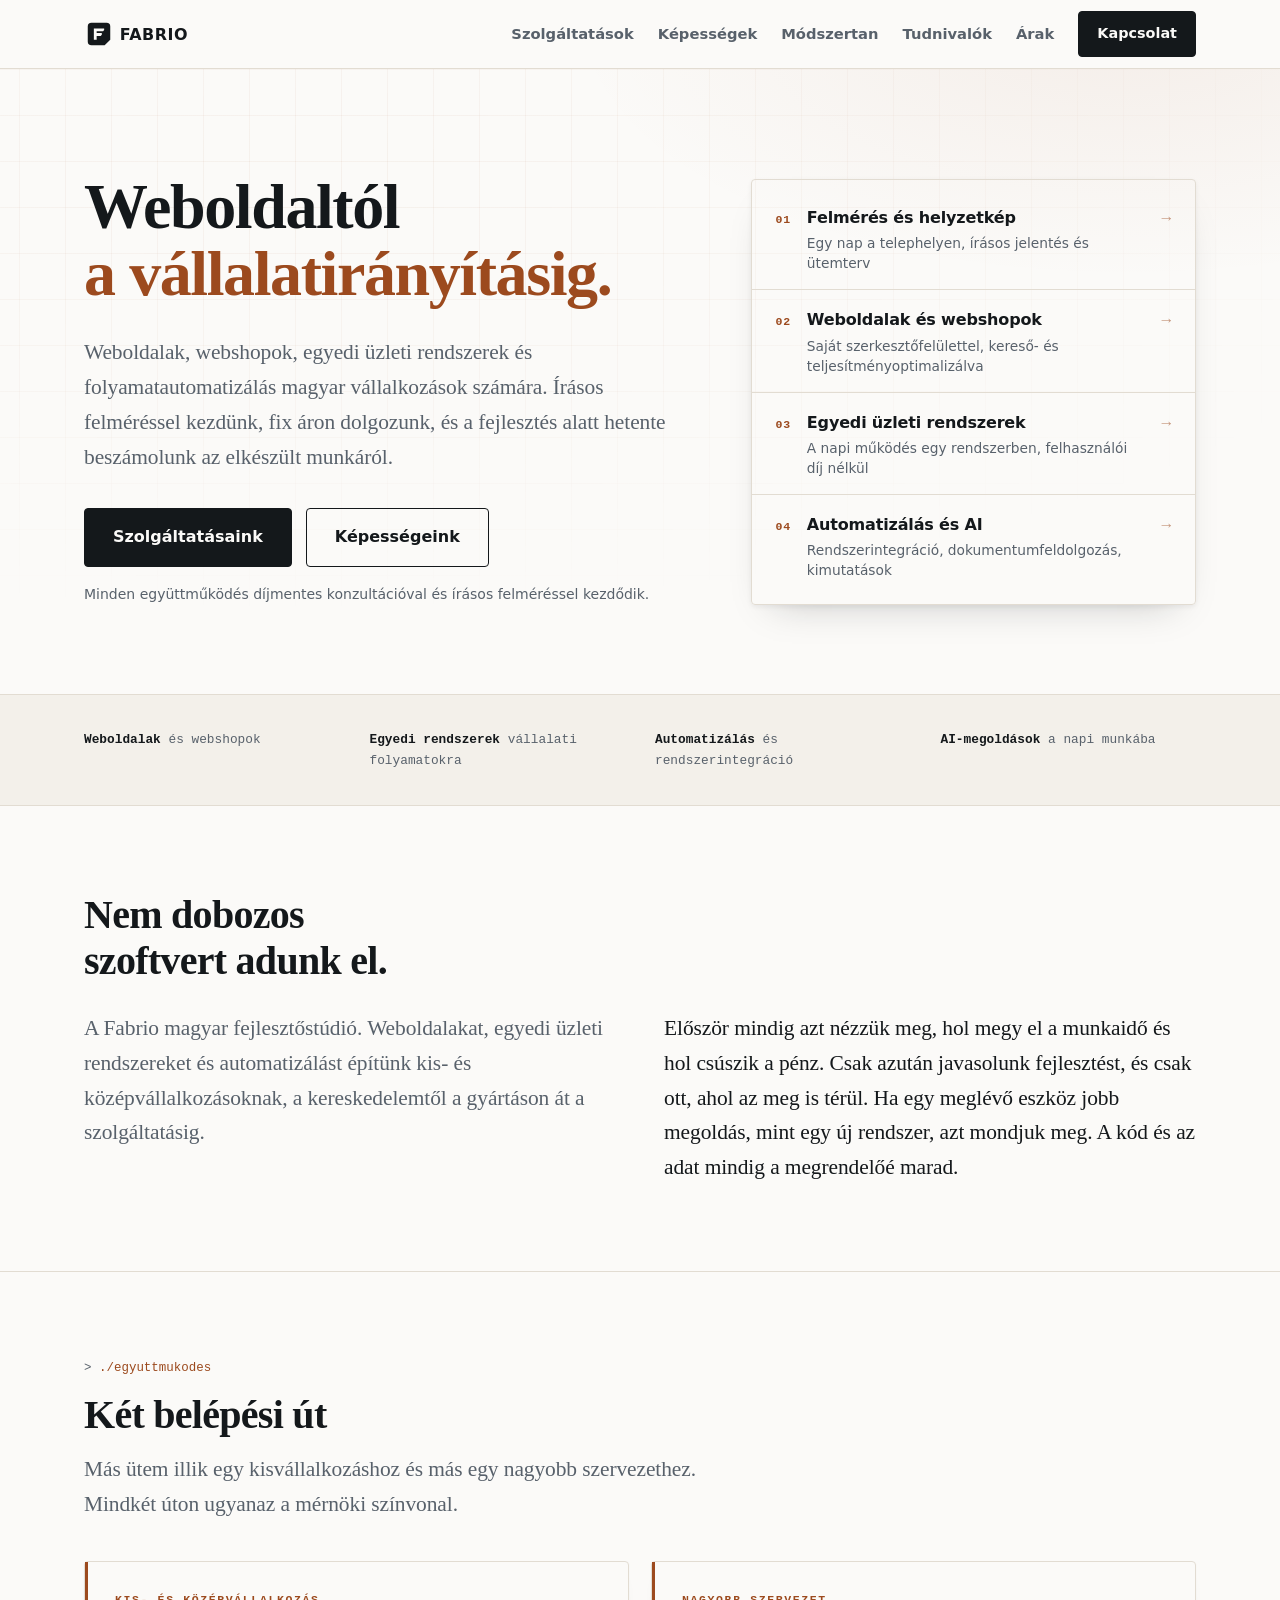
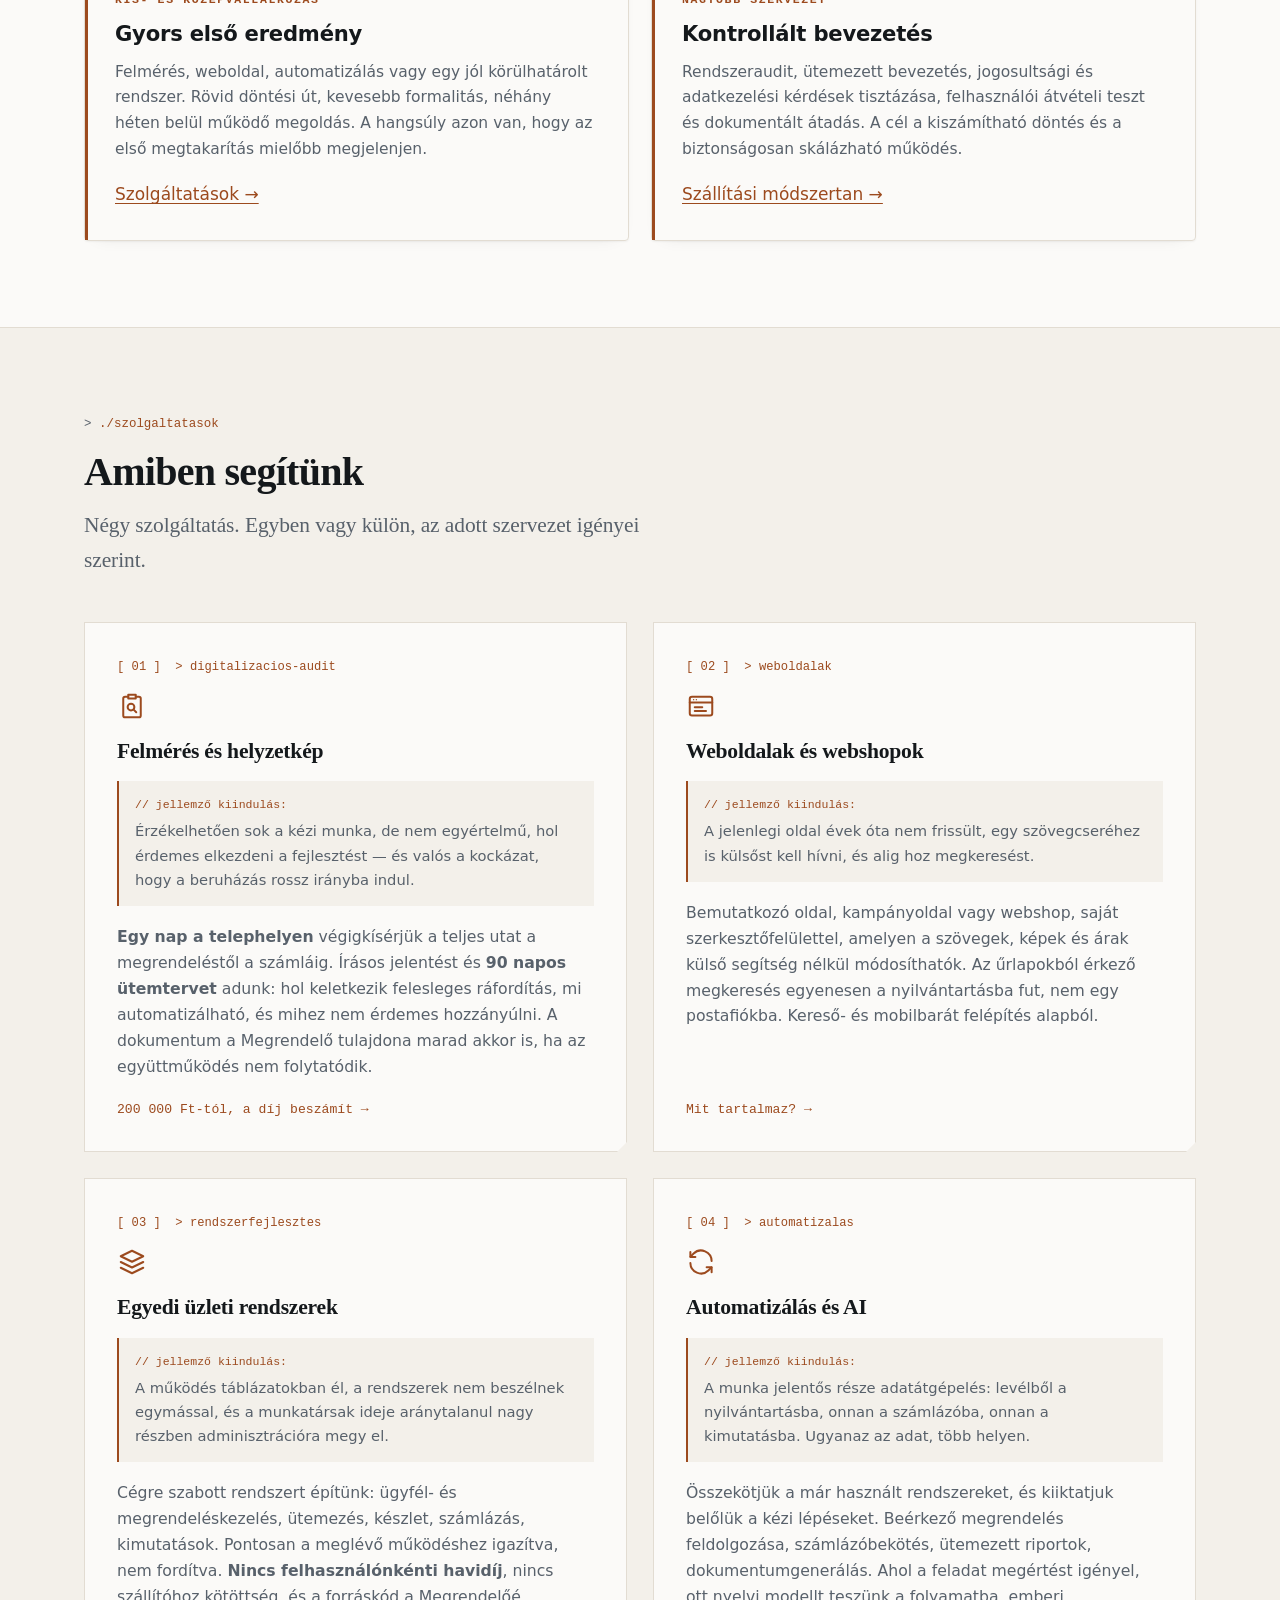
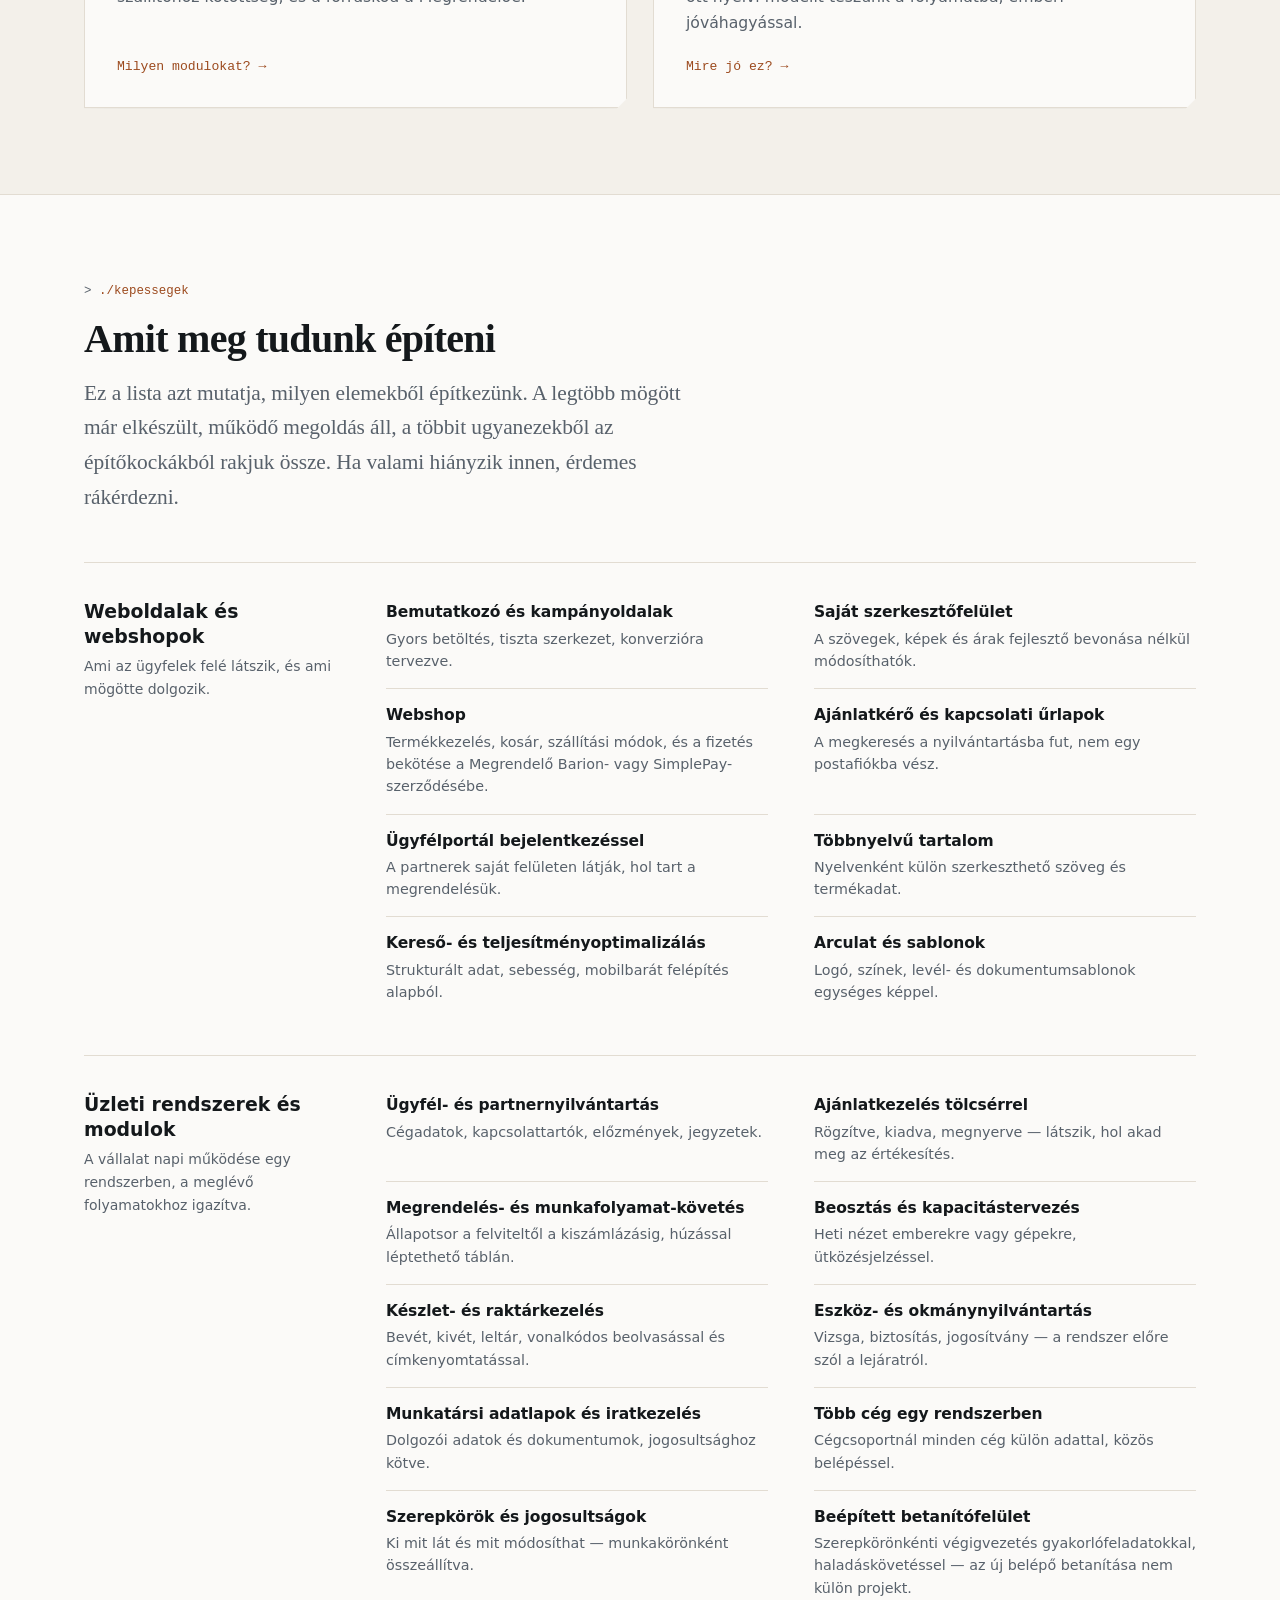
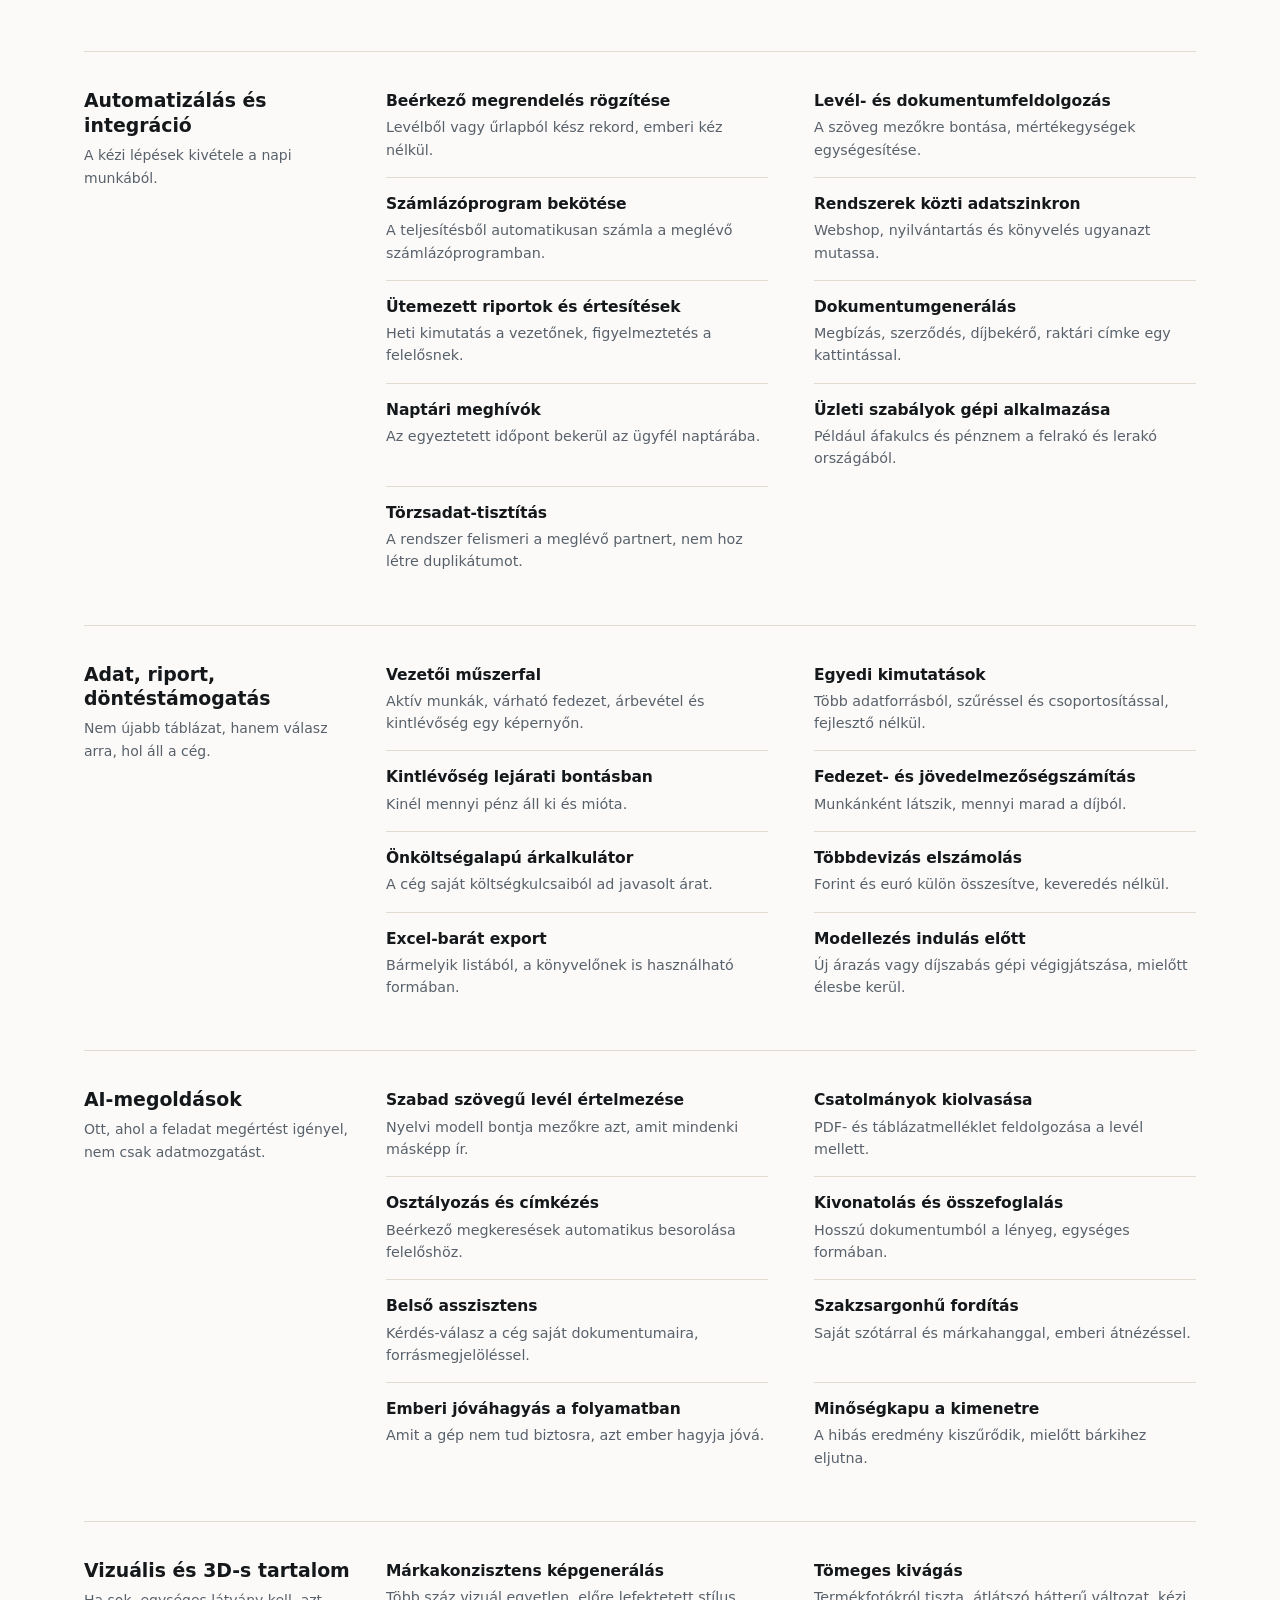
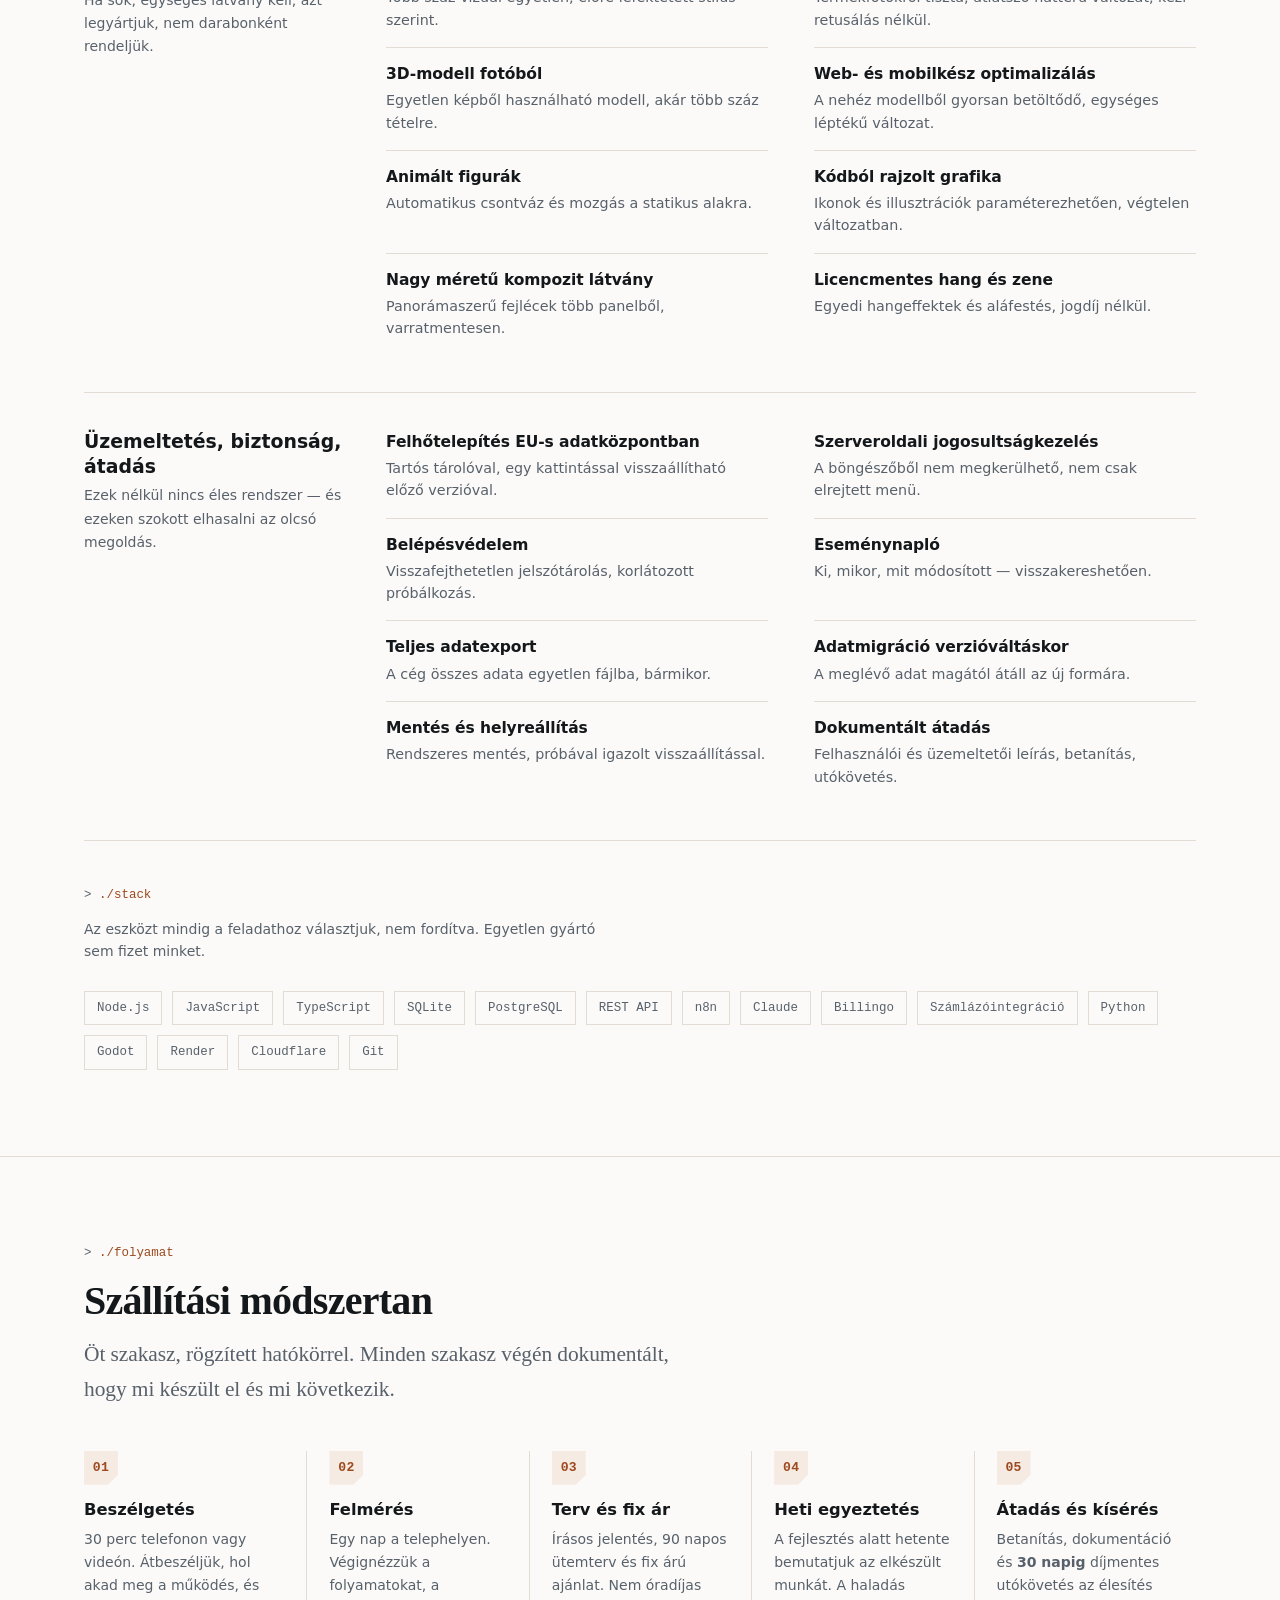
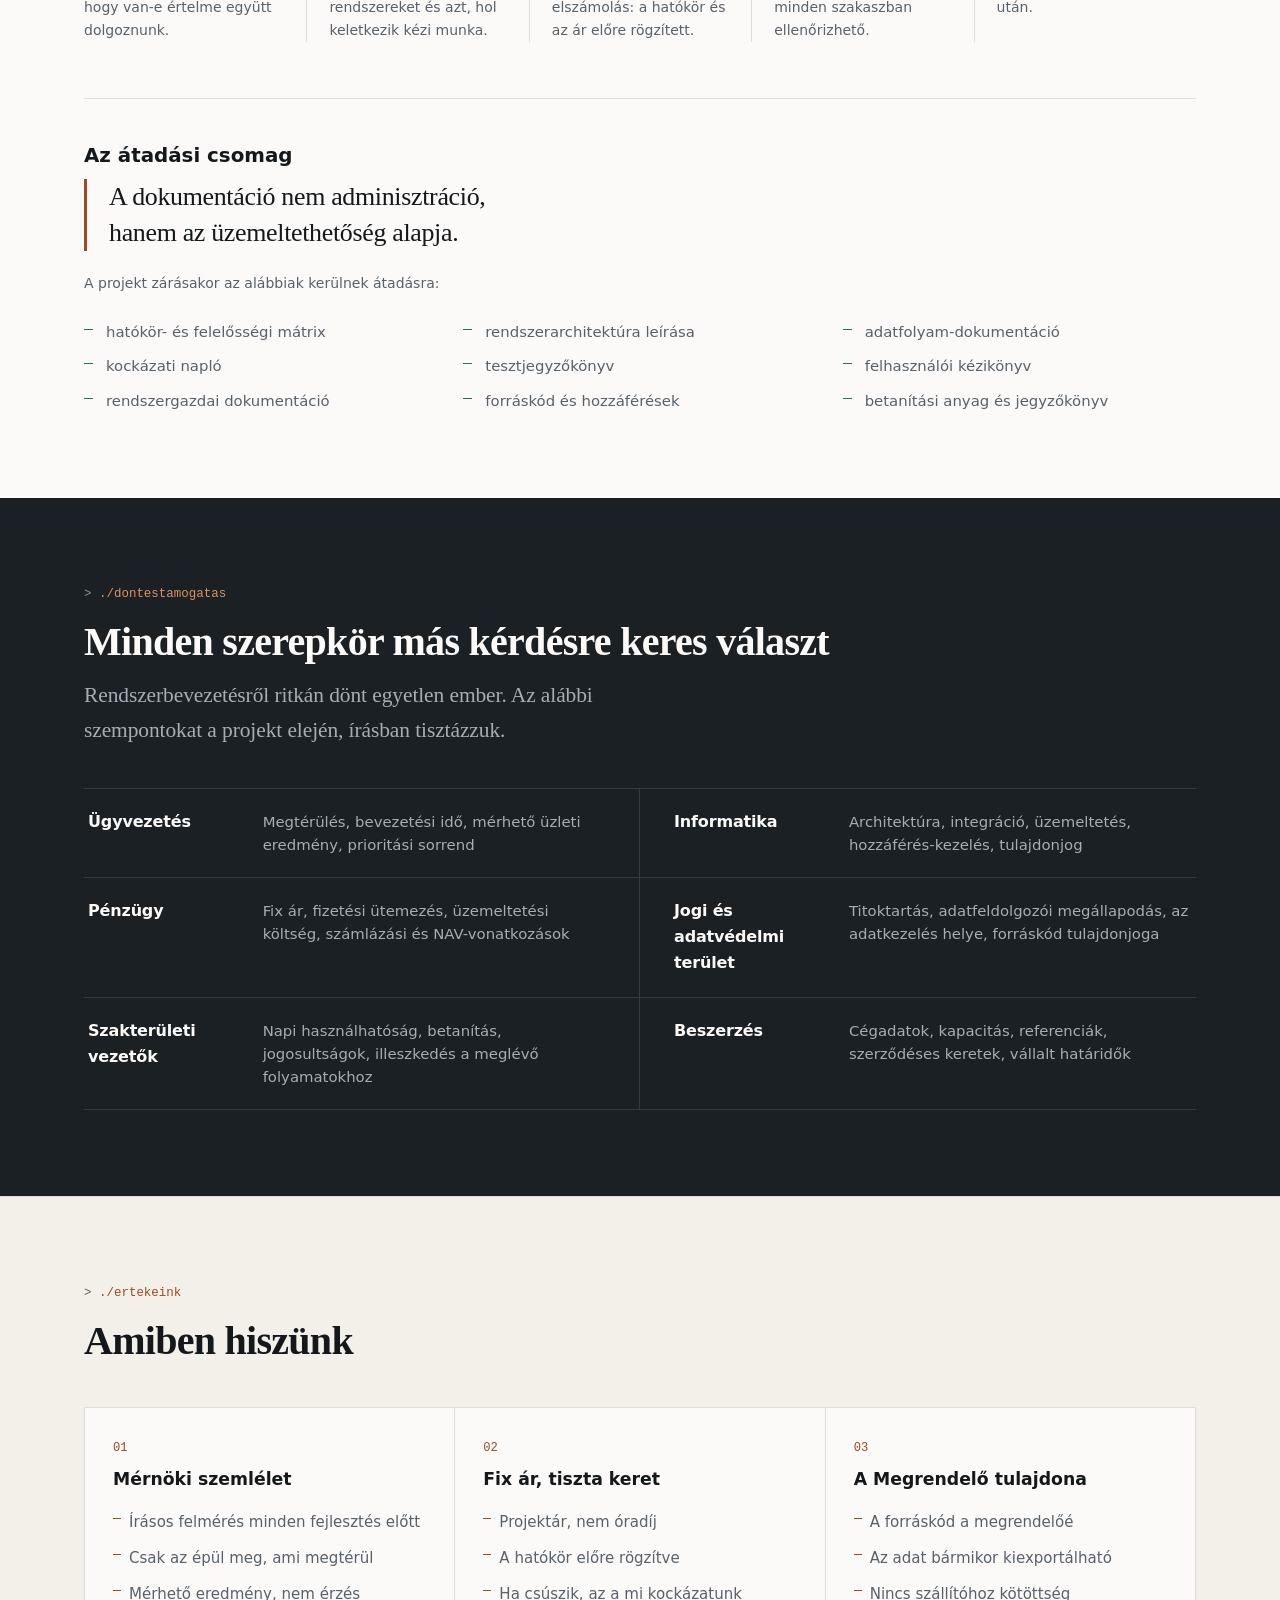
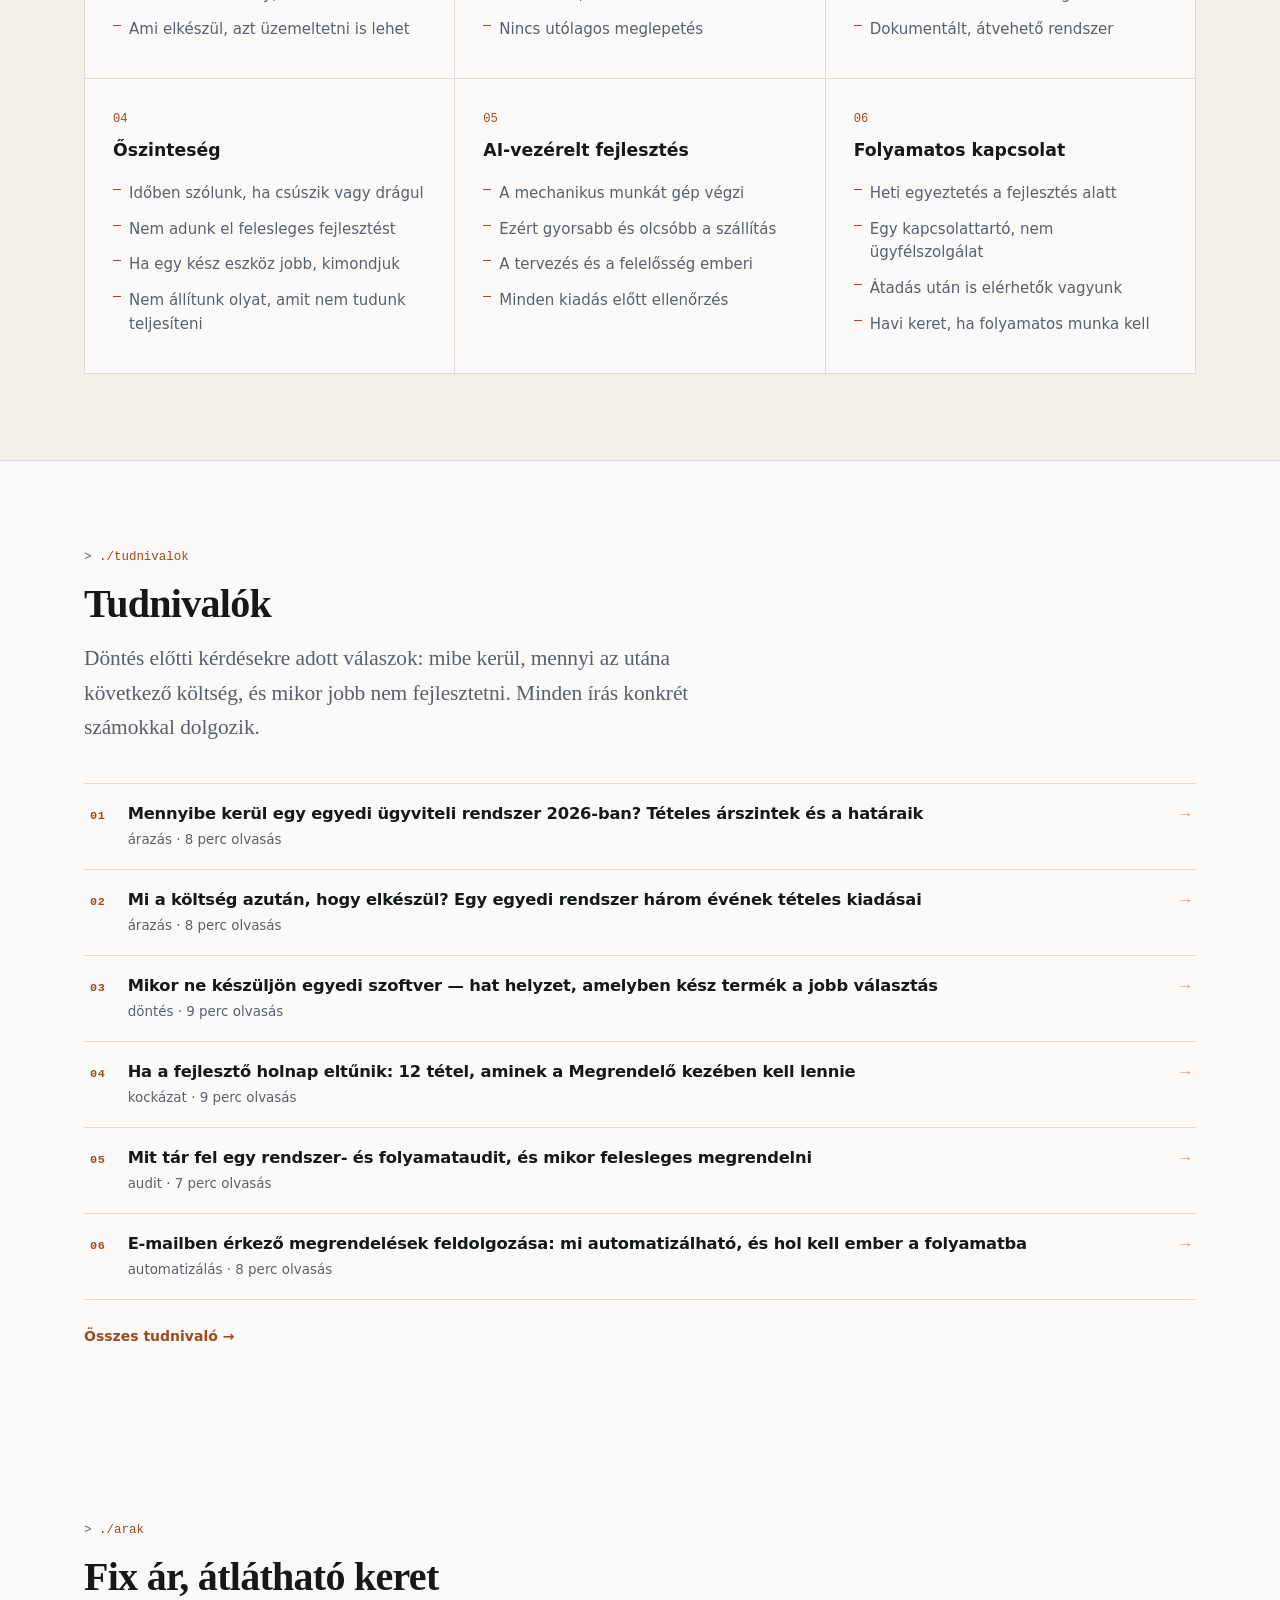
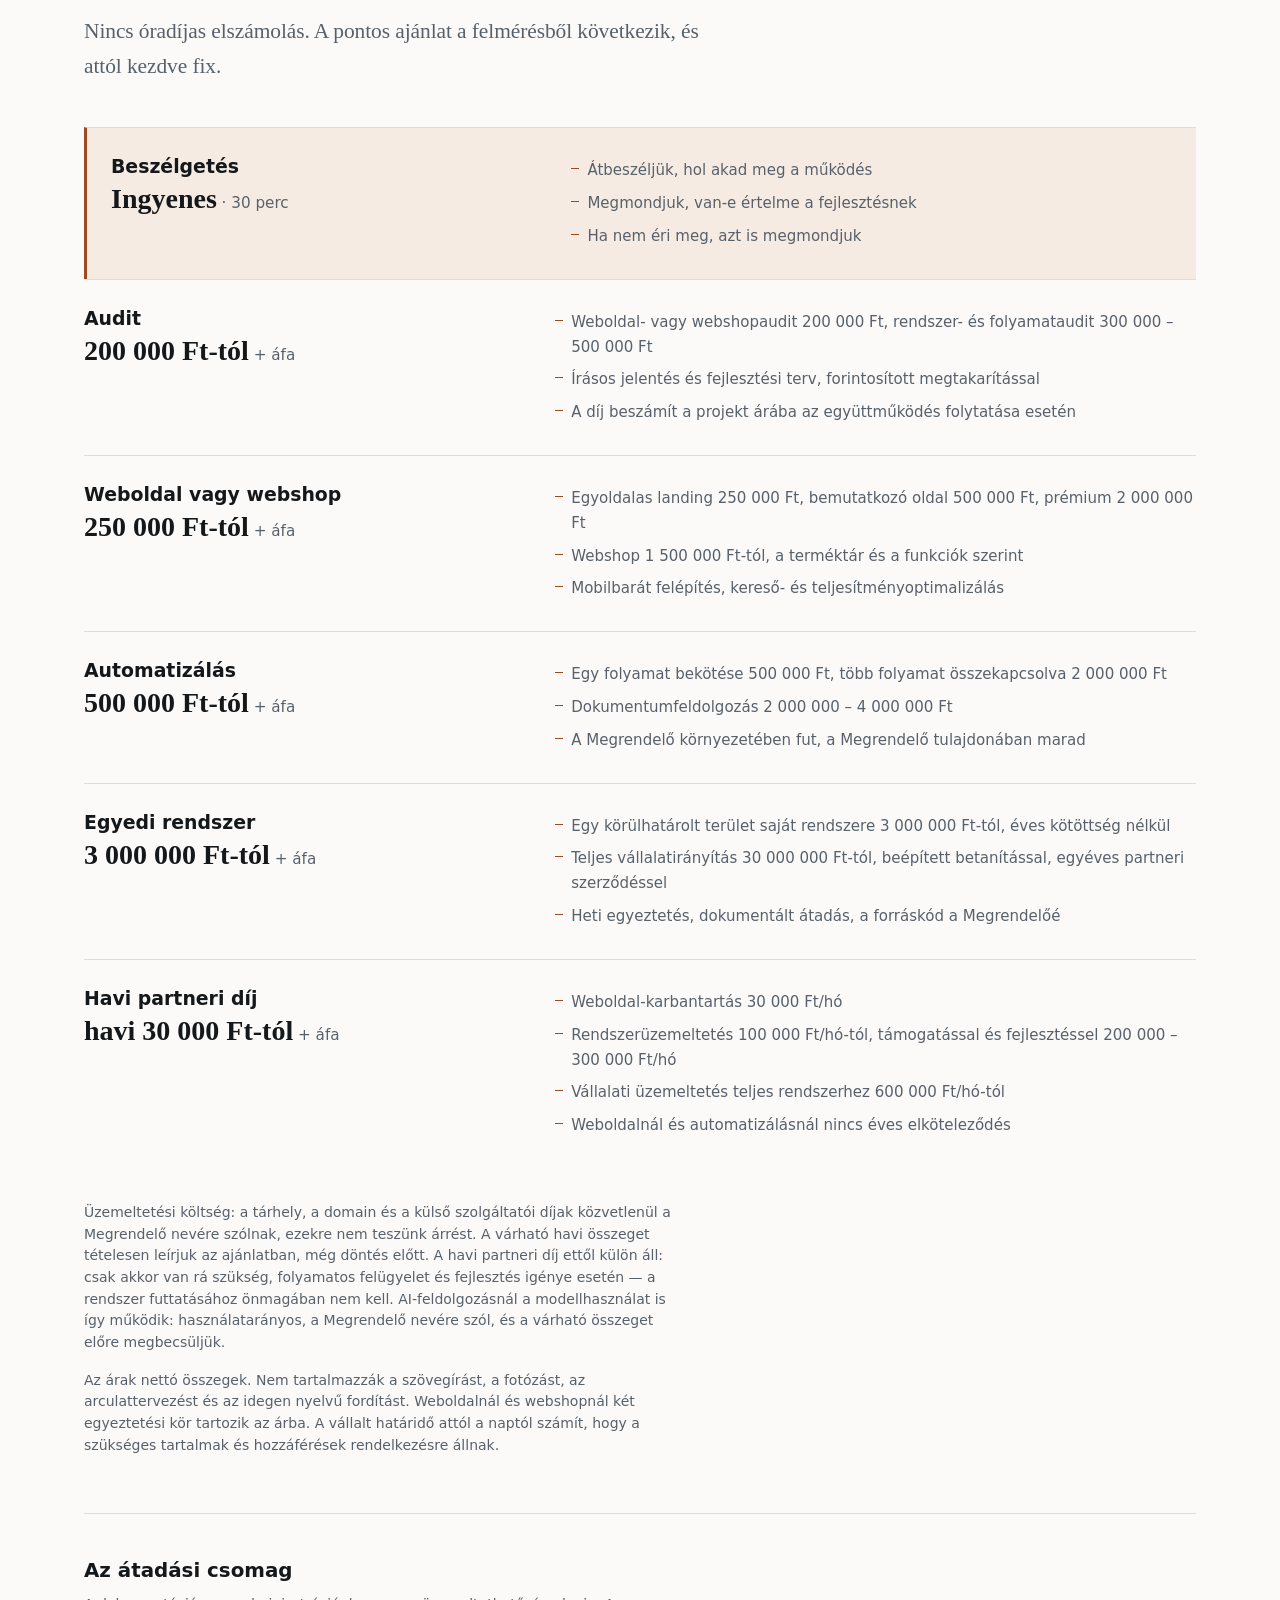
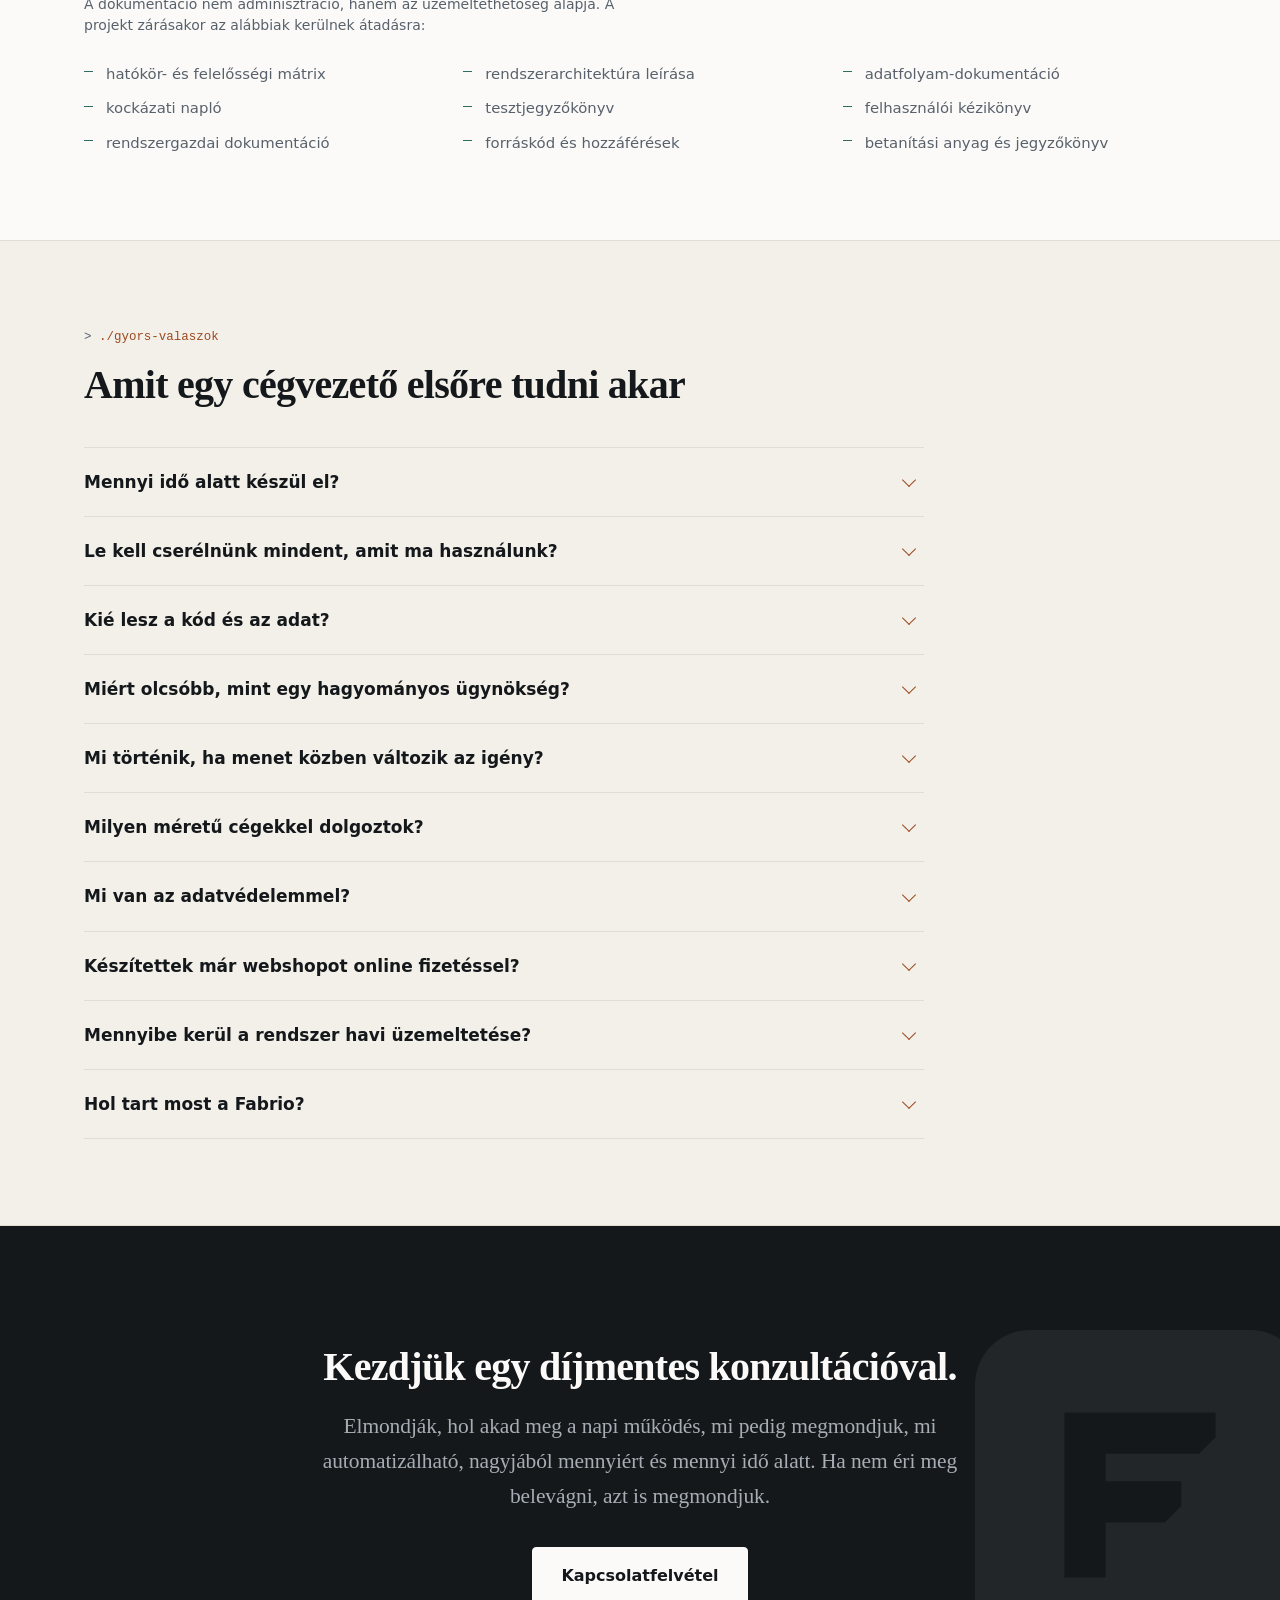
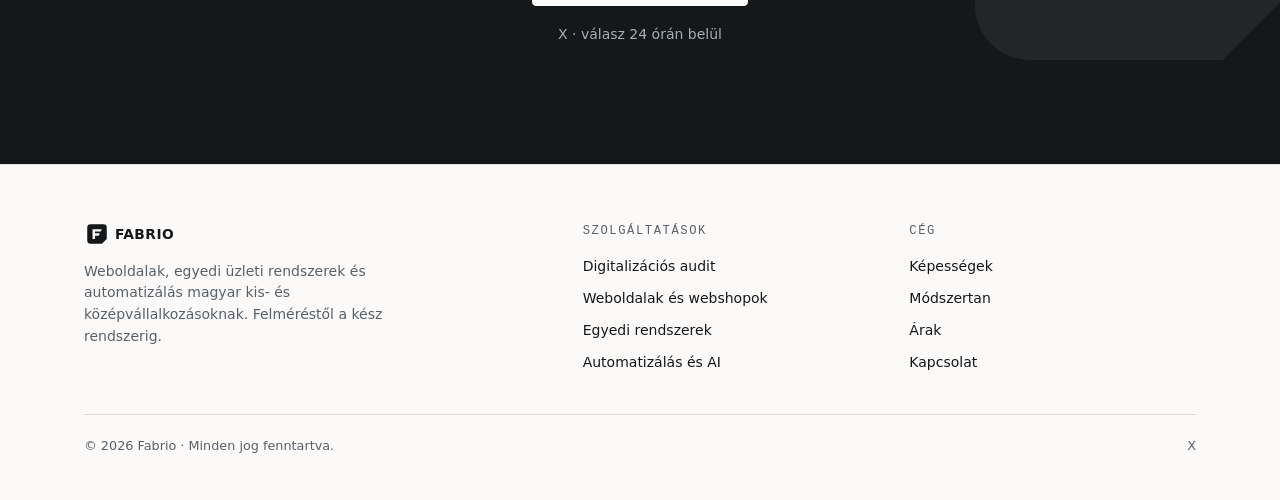
==== index.html @ 77de093f "Teljes atvizsgalas es hibajavitas JAVITOTT HIBAK 1) Kapcsolat-gomb a cikkoldalakon: a .navl a{color:" ====
<!DOCTYPE html>
<html lang="hu">
<head>
<meta charset="UTF-8">
<meta name="viewport" content="width=device-width, initial-scale=1">
<!-- DRAFT: amig az arak, az impresszum es a domain nincs vegleges, ne indexeljek a keresok. -->
<meta name="robots" content="noindex, nofollow">
<title>Fabrio — weboldalak, egyedi rendszerek, automatizálás</title>
<meta name="description" content="Weboldalak, webshopok, egyedi üzleti rendszerek, folyamatautomatizálás és AI-integráció magyar cégeknek. Digitalizációs audittól a kész rendszerig, fix áron, heti egyeztetéssel.">
<link rel="icon" href="data:image/svg+xml,%3Csvg xmlns='http://www.w3.org/2000/svg' viewBox='0 0 64 64'%3E%3Cpath fill='%239C4A1E' fill-rule='evenodd' d='M16 8H48A8 8 0 0 1 56 16V44L44 56H16A8 8 0 0 1 8 48V16A8 8 0 0 1 16 8ZM21 20H43V23.6L40.6 26H27V30H38V33.6L35.6 36H27V44H21Z'/%3E%3C/svg%3E">
<meta property="og:type" content="website">
<meta property="og:title" content="Fabrio — weboldalak, egyedi rendszerek, automatizálás">
<meta property="og:description" content="Weboldalak, webshopok, egyedi üzleti rendszerek és folyamatautomatizálás magyar kis- és középvállalkozásoknak. Felméréstől a kész rendszerig, fix áron.">
<meta property="og:locale" content="hu_HU">
<meta name="twitter:card" content="summary_large_image">
<meta property="og:image" content="https://lomposlajos.github.io/fabrio-web/megosztas.png">
<meta property="og:image:width" content="1200">
<meta property="og:image:height" content="630">
<meta property="og:image:alt" content="Fabrio — Weboldaltól a vállalatirányításig.">
<meta property="og:url" content="https://lomposlajos.github.io/fabrio-web/">
<meta name="twitter:image" content="https://lomposlajos.github.io/fabrio-web/megosztas.png">
<!-- Strukturalt adat. CSAK valos adatok szerepelnek benne: cim, adoszam es telefonszam
     szandekosan nincs, amig azok hivatalosan nem allnak rendelkezesre. -->
<script type="application/ld+json">
{
  "@context": "https://schema.org",
  "@type": "ProfessionalService",
  "name": "Fabrio",
  "description": "Weboldalak, webshopok, egyedi üzleti rendszerek, folyamatautomatizálás és AI-integráció magyar kis- és középvállalkozásoknak.",
  "areaServed": { "@type": "Country", "name": "Magyarország" },
  "availableLanguage": "hu",
  "knowsAbout": [
    "webfejlesztés","webshop","egyedi szoftverfejlesztés","folyamatautomatizálás",
    "rendszerintegráció","számlázóintegráció","üzleti intelligencia","AI-integráció"
  ],
  "hasOfferCatalog": {
    "@type": "OfferCatalog",
    "name": "Szolgáltatások",
    "itemListElement": [
      { "@type": "Offer", "itemOffered": { "@type": "Service", "name": "Digitalizációs audit" } },
      { "@type": "Offer", "itemOffered": { "@type": "Service", "name": "Weboldalak és webshopok" } },
      { "@type": "Offer", "itemOffered": { "@type": "Service", "name": "Egyedi rendszerek" } },
      { "@type": "Offer", "itemOffered": { "@type": "Service", "name": "Automatizálás és AI" } }
    ]
  }
}
</script>
<style>
:root{
  --paper:#FBFAF8; --paper2:#F3F0EA; --line:#E2DCD2;
  --ink:#14181B; --ink2:#20262B; --inkline:#333B43;
  --slate:#58616B; --paperdim:#E8E4DE; --slatedim:#A7ADB4;
  --copper:#9C4A1E; --copper2:#7C3A17; --ember:#E0905F; --coppersoft:#F6EBE3;
  --patina:#2E6B60; --patinasoft:#E6EFEC;
  --ochre:#7A5A1B; --ochresoft:#F2EDDF;
  --focus:#B4551F;
  --serif:ui-serif,"Iowan Old Style","Palatino Linotype",Palatino,"Book Antiqua",Georgia,"Times New Roman",serif;
  --sans:system-ui,-apple-system,"Segoe UI Variable Text","Segoe UI",Roboto,"Helvetica Neue",Arial,sans-serif;
  --mono:ui-monospace,"Cascadia Mono","SF Mono","Segoe UI Mono",Consolas,"Liberation Mono",monospace;
  --cut:polygon(0 0,100% 0,100% calc(100% - 10px),calc(100% - 10px) 100%,0 100%);
}
*{margin:0;padding:0;box-sizing:border-box}
html{scroll-behavior:smooth}
body{background:var(--paper);color:var(--ink);font-family:var(--sans);font-size:1.0625rem;line-height:1.65;-webkit-font-smoothing:antialiased;overflow-x:hidden}
img,svg{display:block;max-width:100%}
a{color:var(--copper);text-underline-offset:3px;text-decoration-thickness:1px}
a:hover{color:var(--copper2)}
:focus-visible{outline:2px solid var(--focus);outline-offset:2px}
.wrap{max-width:1160px;margin:0 auto;padding:0 24px}
section{padding:86px 0}
h1,h2{font-family:var(--serif);font-weight:600;letter-spacing:-.018em;text-wrap:balance}
h1{font-size:clamp(2.3rem,1.4rem + 3.5vw,4rem);line-height:1.05;letter-spacing:-.022em;hyphens:auto;-webkit-hyphens:auto}
/* A focim leghosszabb szava (vallalatiranyitasig) 430px alatt kilogna: 19 betu,
   nem torik magatol. Ezert ott kisebb a betumeret. */
@media(max-width:430px){h1{font-size:1.9rem;letter-spacing:-.016em}}
h2{font-size:clamp(1.7rem,1.1rem + 2.1vw,2.5rem);line-height:1.14}
h3{font-family:var(--sans);font-weight:600;font-size:1.18rem;line-height:1.32}
p{max-width:68ch}
.lead{font-size:clamp(1.05rem,1rem + .4vw,1.22rem);line-height:1.58;color:var(--slate);max-width:60ch}
.sm{font-size:.875rem;line-height:1.55;color:var(--slate)}
.skip{position:absolute;left:-9999px}
.skip:focus{left:24px;top:12px;z-index:99;background:var(--ink);color:var(--paper);padding:10px 16px;border-radius:4px}

.term{font-family:var(--mono);font-size:.78rem;color:var(--slate);display:block;margin-bottom:14px}
.term b{color:var(--copper);font-weight:500}

.btn{display:inline-block;font-weight:600;font-size:1rem;padding:15px 28px;border-radius:4px;border:1px solid var(--ink);background:var(--ink);color:var(--paper);text-decoration:none;cursor:pointer;transition:background .14s cubic-bezier(.2,.6,.2,1),border-color .14s,color .14s;min-height:44px}
.btn:hover{background:var(--copper);border-color:var(--copper);color:var(--paper)}
.btn-2{background:transparent;color:var(--ink);border-color:var(--ink)}
.btn-2:hover{background:transparent;color:var(--copper);border-color:var(--copper)}

header.top{position:sticky;top:0;z-index:60;background:rgba(251,250,248,.93);backdrop-filter:blur(8px);border-bottom:1px solid var(--line)}
.nav{display:flex;align-items:center;justify-content:space-between;gap:24px;min-height:68px}
.brand{color:var(--ink);display:block}
.brand svg{height:30px;width:auto}
.navl{display:flex;align-items:center;gap:24px}
.navl a{color:var(--slate);text-decoration:none;font-size:.92rem;font-weight:600}
.navl a:hover{color:var(--copper)}
.navl .btn{padding:10px 18px;font-size:.9rem;color:var(--paper)}

.hero{padding:104px 0 88px;border-bottom:1px solid var(--line);
  background:radial-gradient(900px 420px at 88% -8%,rgba(156,74,30,.07),transparent 62%)}
.hero h1 em{font-style:normal;color:var(--copper)}
.hero .lead{margin:28px 0 34px}
.hero-ctas{display:flex;gap:14px;flex-wrap:wrap}
.hnote{margin-top:16px;font-size:.875rem;color:var(--slate)}

.strip{background:var(--paper2);border-bottom:1px solid var(--line);padding:34px 0}
.striprow{display:flex;gap:14px 40px;flex-wrap:wrap;align-items:center;font-family:var(--mono);font-size:.8rem;color:var(--slate)}
.striprow b{color:var(--ink);font-weight:600}
.striprow .sep{color:var(--line)}

.pos h2{max-width:20ch}
.pos .cols{display:grid;grid-template-columns:1fr 1fr;gap:48px;margin-top:28px}
@media(max-width:900px){.pos .cols{grid-template-columns:1fr;gap:24px}}

.svcs{display:grid;grid-template-columns:1fr 1fr;gap:26px;margin-top:44px}
.svc{scroll-margin-top:92px;border:1px solid var(--line);background:var(--paper);padding:34px 32px 30px;display:flex;flex-direction:column;clip-path:var(--cut);transition:border-color .15s}
.svc:hover{border-color:var(--copper)}
.svc .no{font-family:var(--mono);font-size:.76rem;color:var(--copper);display:block;margin-bottom:14px}
.svc h3{font-size:1.35rem;font-family:var(--serif);font-weight:600;letter-spacing:-.01em;margin-bottom:16px}
.prob{background:var(--paper2);border-left:2px solid var(--copper);padding:14px 16px;margin-bottom:18px}
.prob .pl{font-family:var(--mono);font-size:.72rem;color:var(--copper);display:block;margin-bottom:5px}
.prob p{font-size:.92rem;color:var(--slate);margin:0}
.svc > p{font-size:.98rem;color:var(--slate);flex:1}
.svc .go{margin-top:20px;font-family:var(--mono);font-size:.82rem;text-decoration:none;font-weight:500}
.svc .go:hover{text-decoration:underline}
@media(max-width:900px){.svcs{grid-template-columns:1fr}}

.caps{margin-top:48px}
.capgrp{border-top:1px solid var(--line);padding:30px 0;display:grid;grid-template-columns:270px 1fr;gap:32px}
.capgrp:last-child{border-bottom:1px solid var(--line)}
.capgrp .gh h3{margin-bottom:6px}
.capgrp .gh p{font-size:.875rem;color:var(--slate);max-width:34ch}




@media(max-width:980px){.capgrp{grid-template-columns:1fr;gap:14px}}

.works{display:grid;grid-template-columns:1fr 1fr;gap:40px;margin-top:36px;align-items:start}
.works .chrome img{max-height:340px;object-fit:cover;object-position:top center}
.workcard{border:1px solid var(--line);background:var(--paper2);padding:30px 32px;clip-path:var(--cut)}
.workcard .cat{font-family:var(--mono);font-size:.74rem;color:var(--copper);display:block;margin-bottom:10px}
.workcard h3{font-family:var(--serif);font-size:1.5rem;font-weight:600;margin-bottom:10px}
.wfacts{margin-top:20px;border-top:1px solid var(--line)}
.wfact{display:flex;justify-content:space-between;gap:18px;padding:9px 0;border-bottom:1px solid var(--line);font-size:.88rem}
.wfact span{color:var(--slate)}
.wfact b{font-family:var(--mono);font-size:.82rem;font-weight:600}
.chrome{border:1px solid var(--line);border-radius:6px;overflow:hidden;background:#fff}
.chrome-bar{display:flex;align-items:center;gap:7px;padding:8px 12px;background:var(--paper2);border-bottom:1px solid var(--line)}
.chrome-bar i{width:8px;height:8px;border-radius:50%;background:var(--line);display:block}
.chrome-url{margin-left:8px;font-family:var(--mono);font-size:.7rem;color:var(--slate);display:flex;align-items:center;gap:6px}
.livedot{width:7px;height:7px;border-radius:50%;background:var(--patina);display:inline-block;flex:0 0 auto}
@media(max-width:900px){.works{grid-template-columns:1fr;gap:30px}}

.steps{display:grid;grid-template-columns:repeat(5,1fr);margin-top:44px}
.stp{padding:0 22px;border-left:1px solid var(--line)}
.stp:first-child{border-left:0;padding-left:0}
.stp .sn{font-family:var(--mono);font-size:.76rem;color:var(--copper);display:block;margin-bottom:12px}
.stp h3{font-size:1.02rem;margin-bottom:8px}
.stp p{font-size:.875rem;color:var(--slate)}
@media(max-width:980px){.steps{grid-template-columns:1fr 1fr;gap:28px 0}.stp:nth-child(odd){border-left:0;padding-left:0}}
@media(max-width:560px){.steps{grid-template-columns:1fr}.stp{border-left:0;padding-left:0}}

.vals{display:grid;grid-template-columns:repeat(3,1fr);gap:1px;background:var(--line);border:1px solid var(--line);margin-top:44px}
.val{background:var(--paper);padding:30px 28px}
.val .vn{font-family:var(--mono);font-size:.76rem;color:var(--copper);display:block;margin-bottom:10px}
.val h3{font-size:1.08rem;margin-bottom:14px}
.val ul{list-style:none}
.val li{font-size:.9rem;color:var(--slate);padding:5px 0 5px 16px;position:relative;line-height:1.5}
.val li::before{content:"";position:absolute;left:0;top:13px;width:8px;height:1px;background:var(--copper)}
@media(max-width:980px){.vals{grid-template-columns:1fr 1fr}}
@media(max-width:640px){.vals{grid-template-columns:1fr}}

.ladder{margin-top:44px}
.rung{border-top:1px solid var(--line);padding:26px 0;display:grid;grid-template-columns:1fr 1.5fr;gap:20px 44px;align-items:start}
.rung:last-child{border-bottom:1px solid var(--line)}
.rung.hi{border-left:3px solid var(--copper);padding-left:24px;background:var(--coppersoft)}
.price{font-family:var(--serif);font-size:1.75rem;font-weight:600;font-variant-numeric:tabular-nums;line-height:1.15;margin-top:4px}
.price small{font-family:var(--sans);font-size:.95rem;font-weight:400;color:var(--slate)}
.rung ul li{list-style:none;font-size:.94rem;color:var(--slate);padding:4px 0 4px 16px;position:relative}
.rung ul li::before{content:"";position:absolute;left:0;top:14px;width:8px;height:1px;background:var(--copper)}
@media(max-width:800px){.rung{grid-template-columns:1fr;gap:12px}}

.faq{margin-top:40px;max-width:840px}
.faq details{border-top:1px solid var(--line)}
.faq details:last-of-type{border-bottom:1px solid var(--line)}
.faq summary{cursor:pointer;list-style:none;padding:20px 44px 20px 0;font-weight:600;position:relative;min-height:44px}
.faq summary::-webkit-details-marker{display:none}
.faq summary::after{content:"";position:absolute;right:10px;top:50%;width:9px;height:9px;border-right:1px solid var(--copper);border-bottom:1px solid var(--copper);transform:translateY(-70%) rotate(45deg);transition:transform .15s}
.faq details[open] summary::after{transform:translateY(-30%) rotate(225deg)}
.faq summary:hover{color:var(--copper)}
.faq .ans{padding:0 0 22px;color:var(--slate);max-width:72ch}

.stack{display:flex;flex-wrap:wrap;gap:10px;margin-top:28px}
.chip{font-family:var(--mono);font-size:.78rem;color:var(--slate);border:1px solid var(--line);padding:6px 12px;background:var(--paper)}

/* A zaro sav MINDKET temaban sotet, ezert fix ertekekkel dolgozik:
   temaval fordulo tokenbol itt lathatatlan lenne a szoveg. */
.dark{background:#14181B;color:#E8E4DE;padding:118px 0;position:relative;overflow:hidden;text-align:center}
.dark h2{color:#FBFAF8}
.dark .lead{color:#A7ADB4;margin:20px auto 34px}
.dark .btn{background:#FBFAF8;color:#14181B;border-color:#FBFAF8}
.dark .btn:hover{background:#E0905F;border-color:#E0905F;color:#14181B}
.dark :focus-visible{outline-color:var(--ember)}
.stampbg{position:absolute;right:-80px;top:50%;transform:translateY(-50%);width:440px;opacity:.06;color:#FBFAF8;pointer-events:none}
.dark .wrap{position:relative;z-index:1}

footer{border-top:1px solid var(--line);padding:56px 0 44px;font-size:.875rem;color:var(--slate)}
.footgrid{display:grid;grid-template-columns:1.6fr 1fr 1fr;gap:40px}
.footgrid h4{font-size:.76rem;font-family:var(--mono);text-transform:uppercase;letter-spacing:.13em;color:var(--slate);font-weight:500;margin-bottom:14px}
.footgrid nav{display:flex;flex-direction:column;gap:9px}
.footgrid a{color:var(--ink);text-decoration:none;font-weight:500}
.footgrid a:hover{color:var(--copper)}
.copy{margin-top:40px;padding-top:20px;border-top:1px solid var(--line);font-size:.8rem;display:flex;justify-content:space-between;gap:20px;flex-wrap:wrap}
@media(max-width:800px){.footgrid{grid-template-columns:1fr;gap:28px}}

/* Mobilon a nagy szekcio-terkozok ures savokat hagynanak. */
@media(max-width:900px){
  section{padding:72px 0}
  .hero{padding:76px 0 64px}
  .dark{padding:88px 0}
}
@media(max-width:560px){
  section{padding:56px 0}
  .hero{padding:60px 0 48px}
  .dark{padding:72px 0}
  .svc{padding:26px 24px 24px}
  .val{padding:24px 22px}
}

/* A beuszo animacio CSAK akkor rejt el barmit, ha a JS tenylegesen fut.
   Igy JS nelkul, hiba eseten vagy kereso-robotnak is minden lathato marad. */
.rv{transition:opacity .5s cubic-bezier(.2,.6,.2,1),transform .5s cubic-bezier(.2,.6,.2,1)}
.janim .rv{opacity:0;transform:translateY(12px)}
.janim .rv.in{opacity:1;transform:none}
@media(prefers-reduced-motion:reduce){*{transition-duration:0ms!important}.janim .rv{opacity:1;transform:none}html{scroll-behavior:auto}}

@media(prefers-color-scheme:dark){
  :root:not([data-theme="light"]){
    --paper:#14181B; --paper2:#1B2024; --line:#333B43;
    --ink:#E8E4DE; --slate:#A7ADB4; --copper:#E0905F; --copper2:#EFA878;
    --coppersoft:#241A14; --patina:#4E9C8C; --patinasoft:#16241F;
    --ochresoft:#241F14; --ochre:#C9A455; --focus:#E0905F;
  }
  :root:not([data-theme="light"]) header.top{background:rgba(20,24,27,.93)}
  :root:not([data-theme="light"]) .dark{background:#20262B}
  :root:not([data-theme="light"]) .btn{background:var(--ink);color:#14181B;border-color:var(--ink)}
  :root:not([data-theme="light"]) .btn:hover{background:var(--copper);border-color:var(--copper);color:#14181B}
  :root:not([data-theme="light"]) .btn-2{background:transparent;color:var(--ink)}
  :root:not([data-theme="light"]) .chrome{background:#1B2024}
  :root:not([data-theme="light"]) .hero{background:radial-gradient(900px 420px at 88% -8%,rgba(224,144,95,.07),transparent 62%)}
}

/* Ugyanez akkor is, ha a nezo KEZZEL valaszt sotet temat egy vilagos rendszeren.
   A media query erre nem sul be, ezert kell a kulon [data-theme="dark"] agag. */
:root[data-theme="dark"]{
    --paper:#14181B; --paper2:#1B2024; --line:#333B43;
    --ink:#E8E4DE; --slate:#A7ADB4; --copper:#E0905F; --copper2:#EFA878;
    --coppersoft:#241A14; --patina:#4E9C8C; --patinasoft:#16241F;
    --ochresoft:#241F14; --ochre:#C9A455; --focus:#E0905F;
  }
  :root[data-theme="dark"] header.top{background:rgba(20,24,27,.93)}
  :root[data-theme="dark"] .dark{background:#20262B}
  :root[data-theme="dark"] .btn{background:var(--ink);color:#14181B;border-color:var(--ink)}
  :root[data-theme="dark"] .btn:hover{background:var(--copper);border-color:var(--copper);color:#14181B}
  :root[data-theme="dark"] .btn-2{background:transparent;color:var(--ink)}
  :root[data-theme="dark"] .chrome{background:#1B2024}
  :root[data-theme="dark"] .hero{background:radial-gradient(900px 420px at 88% -8%,rgba(224,144,95,.07),transparent 62%)}


/* ---- v4: vallalati szerkezeti elemek ---- */
.paths{display:grid;grid-template-columns:1fr 1fr;gap:22px;margin-top:40px}
.path{background:var(--card);border:1px solid var(--line);border-radius:4px;padding:32px 30px;position:relative}
.path::before{content:"";position:absolute;left:0;top:0;bottom:0;width:3px;background:var(--copper)}
.path .pt{font:600 .72rem/1 var(--mono);letter-spacing:.14em;text-transform:uppercase;color:var(--copper);display:block;margin-bottom:14px}
.path h3{font-size:1.32rem;margin-bottom:12px;letter-spacing:-.01em}
.path p{color:var(--slate);font-size:.97rem;margin-bottom:18px}
.deliv{margin-top:56px;border-top:1px solid var(--line);padding-top:44px}
.deliv h3{font-size:1.24rem;margin-bottom:10px}
.dvs{display:grid;grid-template-columns:repeat(3,1fr);gap:12px 26px;margin-top:26px}
.dvs span{font-size:.93rem;color:var(--slate);padding-left:22px;position:relative;line-height:1.5}
.dvs span::before{content:"";position:absolute;left:0;top:.55em;width:9px;height:1px;background:var(--copper)}
.stakes{display:grid;grid-template-columns:repeat(2,1fr);gap:0;margin-top:40px;border-top:1px solid var(--line)}
.stk{display:grid;grid-template-columns:minmax(150px,.44fr) 1fr;gap:24px;padding:20px 4px;border-bottom:1px solid var(--line);align-items:baseline}
.stk b{font-size:1rem;letter-spacing:-.01em}
.stk span{color:var(--slate);font-size:.93rem;line-height:1.55}
.stk:nth-child(odd){padding-right:34px;border-right:1px solid var(--line)}
.stk:nth-child(even){padding-left:34px}
@media(max-width:900px){
  .paths{grid-template-columns:1fr}
  .dvs{grid-template-columns:repeat(2,1fr)}
  .stakes{grid-template-columns:1fr}
  .stk:nth-child(odd){padding-right:4px;border-right:0}
  .stk:nth-child(even){padding-left:4px}
}
@media(max-width:560px){
  .dvs{grid-template-columns:1fr}
  .stk{grid-template-columns:1fr;gap:6px}
}

/* ---- v4c: fuggoleges ritmus + hero-panel ---- */
/* Az azonos hatteru szomszedos szekciok hatara lathatatlan volt, ezert
   a dupla terkoz ures savnak latszott. Hajszalvonal teszi szandekossa. */
#egyuttmukodes, #dontes, #folyamat{border-top:1px solid var(--line)}

.herogrid{display:grid;grid-template-columns:1.15fr .85fr;gap:64px;align-items:start}
.heroidx{border:1px solid var(--line);background:var(--card);border-radius:4px;padding:8px 0;margin-top:6px}
.heroidx a{display:grid;grid-template-columns:auto 1fr auto;gap:16px;align-items:baseline;
  padding:15px 24px;text-decoration:none;color:inherit;border-bottom:1px solid var(--line);transition:background .16s}
.heroidx a:last-child{border-bottom:0}
.heroidx a:hover{background:var(--copper-soft)}
.heroidx .ix{font:600 .72rem/1 var(--mono);color:var(--copper);letter-spacing:.06em}
.heroidx .ib{font-weight:600;font-size:1rem;letter-spacing:-.01em}
.heroidx .is{display:block;font-weight:400;font-size:.86rem;color:var(--slate);margin-top:3px;line-height:1.45}
.heroidx .ia{font:400 1rem/1 var(--mono);color:var(--copper);opacity:.55}
.heroidx a:hover .ia{opacity:1}
@media(max-width:980px){
  .herogrid{grid-template-columns:1fr;gap:40px}
  .heroidx{margin-top:8px}
}
/* kulcsszo-sav: ne toredezzen ket sorba csunyan */
/* Negy egyenlo oszlop: a valto-szeles tartalom igy sosem tordelodik csunyan. */
.striprow{display:grid;grid-template-columns:repeat(4,1fr);gap:12px 30px;align-items:baseline}
.striprow .sep{display:none}
@media(max-width:1000px){.striprow{grid-template-columns:repeat(2,1fr)}}
@media(max-width:520px){.striprow{grid-template-columns:1fr}}

/* ---- irasok lista a fooldalon ---- */
.irasok{margin-top:38px;border-top:1px solid var(--line)}
.irow{display:grid;grid-template-columns:auto 1fr auto;gap:22px;align-items:baseline;
  padding:19px 6px;border-bottom:1px solid var(--line);text-decoration:none;color:inherit;transition:background .16s}
.irow:hover{background:var(--coppersoft)}
.irow .in{font:600 .74rem/1.6 var(--mono);color:var(--copper);letter-spacing:.06em}
.irow .ic{display:block;font-weight:600;font-size:1.02rem;letter-spacing:-.01em;line-height:1.4}
.irow .ik{display:block;font:400 .84rem/1.5 var(--sans);color:var(--slate);margin-top:4px}
.irow .ia{font:400 1rem/1 var(--mono);color:var(--copper);opacity:.5}
.irow:hover .ia{opacity:1}
@media(max-width:560px){.irow{grid-template-columns:auto 1fr;gap:14px}.irow .ia{display:none}}

/* ===== MELYSEG-KOR =============================================
   A lap eddig kizarolag sikokbol es hajszalvonalakbol allt, ezert
   laposnak hatott. Negy eszkoz, mindegyik visszafogottan:
   (1) lagy emelkedes a kartyakon, (2) muszaki racs-textura a heroban,
   (3) egy sotet szekcio kozepen a ritmusert, (4) erosebb horgonyok. */
:root{
  --elev1:0 1px 2px rgba(20,24,27,.045), 0 6px 18px -14px rgba(20,24,27,.16);
  --elev2:0 2px 5px rgba(20,24,27,.06), 0 18px 38px -22px rgba(20,24,27,.26);
  --gridline:rgba(156,74,30,.055);
}

/* --- (1) emelkedes --- */
.svc,.path,.heroidx,.mcard{box-shadow:var(--elev1);transition:box-shadow .2s ease, transform .2s ease}
.svc:hover,.path:hover{box-shadow:var(--elev2);transform:translateY(-2px)}
.heroidx{box-shadow:var(--elev2)}

/* --- (2) muszaki racs a heroban --- */
.hero{position:relative;isolation:isolate}
.hero::before{
  content:"";position:absolute;inset:0;z-index:-1;pointer-events:none;
  background-image:
    linear-gradient(var(--gridline) 1px,transparent 1px),
    linear-gradient(90deg,var(--gridline) 1px,transparent 1px);
  background-size:46px 46px;background-position:center top;
  -webkit-mask-image:radial-gradient(120% 90% at 24% 18%,#000 0%,rgba(0,0,0,.55) 42%,transparent 78%);
  mask-image:radial-gradient(120% 90% at 24% 18%,#000 0%,rgba(0,0,0,.55) 42%,transparent 78%);
}

/* --- (3) ritmus: a dontestamogatas sotet savva valik --- */
#dontes{background:#1B2024;color:#E8E4DE;border-top:0}
#dontes h2{color:#FBFAF8}
#dontes .lead{color:#A7ADB4}
#dontes .term{color:#8A939C}
#dontes .term b{color:#E0905F}
#dontes .stakes{border-top-color:#333B43}
#dontes .stk{border-bottom-color:#333B43}
#dontes .stk:nth-child(odd){border-right-color:#333B43}
#dontes .stk b{color:#FBFAF8}
#dontes .stk span{color:#A7ADB4}

/* --- (4) erosebb horgonyok a folyamat-lepeseknel --- */
.stp .sn{
  display:inline-grid;place-items:center;width:34px;height:34px;margin-bottom:14px;
  background:var(--coppersoft);color:var(--copper);font:700 .82rem/1 var(--mono);
  letter-spacing:.02em;clip-path:var(--cut)}

/* --- a masodlagos akcent hasznositasa az atadasi csomagnal --- */
.dvs span::before{background:var(--patina)}
/* A fejlec sava kikerult: alatta a kiemelt mondat rez sava viszi a hangsulyt,
   ket egymas alatti fuggoleges vonal zsufolt volt. A patina a lista jeleiben marad. */

@media(prefers-color-scheme:dark){
  :root:not([data-theme="light"]){
    --elev1:0 1px 2px rgba(0,0,0,.45), 0 8px 22px -16px rgba(0,0,0,.8);
    --elev2:0 2px 6px rgba(0,0,0,.5), 0 20px 44px -24px rgba(0,0,0,.9);
    --gridline:rgba(224,144,95,.06);
  }
  :root:not([data-theme="light"]) #dontes{background:#20262B}
}
@media(prefers-reduced-motion:reduce){
  .svc,.path{transition:none}
  .svc:hover,.path:hover{transform:none}
}

/* ===== OLVASHATOSAGI KOR ========================================
   A szoveg eddig vegig egyforma szurke sans betuvel futott, kiemeles
   es ritmusvaltas nelkul — ettol szaraz volt olvasni. Negy valtoztatas: */

/* (1) A szekcio-bevezetok serif betuvel, nagyobb meretben. Meleget ad,
       es osszekoti oket a serif cimekkel. */
.lead{
  font-family:var(--serif);
  font-size:clamp(1.12rem,1.02rem + .5vw,1.34rem);
  line-height:1.62;color:var(--slate);max-width:58ch;letter-spacing:-.004em}

/* (2) Kiemelt mondat: a szakasz legfontosabb allitasa nagyobb betuvel,
       rez fuggoleges vonallal. */
.kiemelt{
  font-family:var(--serif);font-size:clamp(1.24rem,1.1rem + .7vw,1.62rem);
  line-height:1.4;letter-spacing:-.012em;color:var(--ink);
  max-width:34ch;margin:0 0 22px;padding-left:22px;
  border-left:3px solid var(--copper)}

/* (3) Levego a suru reszekben. A kepessegkatalogus 59 tetele volt a
       legtomorebb blokk, a gyors valaszok pedig tul kicsi betuvel futottak. */


.capgrp{padding:36px 0}
.ans{font-size:1.02rem;line-height:1.68;padding:2px 0 26px;max-width:68ch}
.svc .d{font-size:1.01rem;line-height:1.66}
.val li{font-size:.94rem;line-height:1.58;padding:6px 0 6px 16px}
.stp p{line-height:1.62}

/* (4) Kiemeles a folyoszovegben: kulcsszamok es -fogalmak rez szinnel,
       hogy legyen mire megallni a szemnek. */
.svc .d b,.ans b,.pos p b,.sm b{font-weight:600;color:var(--copper);letter-spacing:-.002em}

/* A nyito szekcio ket hasabja egy tipografiai csaladban maradjon:
   a .lead serif lett, ezert a parja is az. */
.pos .cols p{font-family:var(--serif);font-size:clamp(1.12rem,1.02rem + .5vw,1.34rem);
  line-height:1.62;letter-spacing:-.004em}

@media(max-width:560px){
  .pos .cols p{font-size:1.08rem}
  .kiemelt{font-size:1.16rem;padding-left:16px;max-width:none}
  .lead{font-size:1.08rem}
}

/* ===== IKONOK ===================================================
   Vonalas ikon a negy szolgaltataskartyan, hogy a lap teteje ne
   csak szovegbol alljon. */

.svcikon{width:30px;height:30px;color:var(--copper);margin-bottom:16px;
  stroke:currentColor;fill:none;stroke-width:1.6;stroke-linecap:round;stroke-linejoin:round}


/* ===== MOBIL NAVIGACIO ==========================================
   Korabban 820px alatt a menupontok egyszeruen eltuntek, es SEMMI nem
   lepett a helyukbe: telefonon nem lehetett navigalni a lapon.
   Progressziv fejlesztes: JS nelkul a menu egyszeru, lathato lista;
   a .janim osztaly (fejlecben all be) kapcsolja be a lenyilo panelt. */
.menugomb{display:none;background:none;border:1px solid var(--line);color:var(--ink);
  width:44px;height:44px;place-items:center;cursor:pointer;padding:0;clip-path:var(--cut)}
.menugomb:hover{border-color:var(--copper);color:var(--copper)}
.menugomb svg{width:20px;height:20px;stroke:currentColor;fill:none;stroke-width:1.7;stroke-linecap:round}
.menugomb .x{display:none}
.menugomb[aria-expanded="true"] .x{display:block}
.menugomb[aria-expanded="true"] .h{display:none}

@media(max-width:1020px){
  .janim .menugomb{display:grid}
  /* JS nelkul: egyszeru, tordelt lista a fejlec alatt */
  .navl{flex-wrap:wrap;gap:14px 18px;justify-content:flex-end}
  .navl a{font-size:.95rem}
  /* JS-sel: lenyilo panel */
  .janim .navl{
    position:absolute;top:100%;left:0;right:0;flex-direction:column;align-items:stretch;
    gap:0;padding:6px 0 12px;background:var(--paper);border-bottom:1px solid var(--line);
    box-shadow:var(--elev2);max-height:calc(100vh - 76px);overflow-y:auto;
    opacity:0;visibility:hidden;transform:translateY(-6px);
    transition:opacity .18s ease,transform .18s ease,visibility .18s}
  .janim .navl.nyit{opacity:1;visibility:visible;transform:none}
  .janim .navl a{padding:14px 24px;font-size:1.02rem;border-bottom:1px solid var(--line)}
  .janim .navl a:last-of-type{border-bottom:0}
  .janim .navl .btn{margin:14px 24px 2px;text-align:center;border-bottom:0}
  header.top .nav{position:relative}
}
@media(prefers-reduced-motion:reduce){.janim .navl{transition:none}}

/* ===== KEPESSEGKATALOGUS ========================================
   Korabban `columns:2` folyatta a tartalmat: a ket hasab tetelei
   elcsusztak egymashoz kepest, a terkozok egyenetlenek lettek, es az
   egesz formazatlan felsorolasnak latszott. Most racs: a sorok
   egymashoz igazodnak, minden tetel folott hajszalvonal, mint egy
   muszaki adatlapon. */
.capitems{display:grid;grid-template-columns:1fr 1fr;gap:0 46px;align-content:start}
.capitems > div{
  padding:15px 0 16px;border-top:1px solid var(--line);
  font-size:.95rem;line-height:1.5}
/* az elso sor ket tetelenek felso vonala a csoport-elvalasztoval esne egybe */
.capitems > div:nth-child(-n+2){border-top:0;padding-top:2px}
.capitems b{display:block;font-weight:600;font-size:.97rem;letter-spacing:-.005em;
  color:var(--ink);margin-bottom:3px}
.capitems span{display:block;color:var(--slate);font-size:.895rem;line-height:1.56}
@media(max-width:900px){
  .capitems{grid-template-columns:1fr;gap:0}
  .capitems > div:nth-child(-n+2){border-top:1px solid var(--line);padding-top:15px}
  .capitems > div:first-child{border-top:0;padding-top:2px}
}

/* ===== NYOMTATAS ================================================
   Egy dokumentum-jellegu lapot (arletra, modszertan, atadasi csomag)
   a cegvezetok kinyomtatjak vagy PDF-be mentik. Ragados fejlec es
   sotet savok nelkul, tiszta feher alapon. */
@media print{
  header.top,.menugomb,.hero-ctas,.heroidx,.hnote,#kapcsolat .btn{display:none!important}
  body{background:#fff;color:#000;font-size:11pt;line-height:1.45}
  .wrap{max-width:none;padding:0 12mm}
  section{padding:14mm 0;break-inside:auto}
  .hero{padding:8mm 0 10mm;border-bottom:1pt solid #ccc}
  .hero::before{display:none}
  h1{font-size:24pt}
  h2{font-size:15pt;break-after:avoid}
  h3{font-size:11.5pt;break-after:avoid}
  .lead,.pos .cols p{font-size:11.5pt}
  /* a sotet savok papiron feketek lennenek */
  .dark,#dontes{background:#fff!important;color:#000!important;border-top:1pt solid #ccc}
  .dark h2,#dontes h2,#dontes .stk b{color:#000!important}
  .dark .lead,#dontes .lead,#dontes .stk span{color:#333!important}
  .stampbg{display:none}
  /* kartyak, racsok: keret helyett vekony vonal, ne toredezzenek */
  .svc,.path,.rung,.capgrp,.stk,.val,.stp{break-inside:avoid;box-shadow:none!important}
  .svc,.path{border:1pt solid #ddd;clip-path:none}
  .svcs,.paths,.vals{display:block}
  .svc,.path,.val{margin-bottom:6mm}
  .capitems{display:block;columns:2;column-gap:10mm}
  .capitems > div{break-inside:avoid;border-top:1pt solid #eee}
  .steps{display:block}
  .stp{margin-bottom:5mm;border-left:2pt solid #999;padding-left:5mm}
  .stp .sn{background:none;color:#000;width:auto;height:auto;display:inline;
    clip-path:none;font-weight:700}
  details{break-inside:avoid}
  details > div{display:block!important}
  summary::after{display:none}
  .rv{opacity:1!important;transform:none!important}
  a{color:#000;text-decoration:none}
  /* a hivatkozasok cime kerüljon a szoveg melle */
  main a[href^="http"]::after,main a[href^="cikkek"]::after{content:" (" attr(href) ")";font-size:9pt;color:#555}
  footer{border-top:1pt solid #ccc;padding-top:6mm;font-size:9pt}
}
</style>
<script>document.documentElement.className+=' janim';</script>
</head>
<body>
<a class="skip" href="#fo">Ugrás a tartalomra</a>

<header class="top">
  <div class="wrap nav">
    <a class="brand" href="#" aria-label="Fabrio, főoldal">
      <svg viewBox="0 0 232 64" role="img" aria-label="Fabrio" fill="currentColor">
        <path fill-rule="evenodd" d="M16 8 H48 A8 8 0 0 1 56 16 V44 L44 56 H16 A8 8 0 0 1 8 48 V16 A8 8 0 0 1 16 8 Z M21 20 H43 V23.6 L40.6 26 H27 V30 H38 V33.6 L35.6 36 H27 V44 H21 Z"/>
        <text x="76" y="44" textLength="148" lengthAdjust="spacing" font-family="system-ui,-apple-system,'Segoe UI','Helvetica Neue',Arial,sans-serif" font-size="34" font-weight="600" letter-spacing="3" fill="currentColor">FABRIO</text>
      </svg>
    </a>
    <button class="menugomb" id="menugomb" type="button"
            aria-expanded="false" aria-controls="fomenu" aria-label="Menü megnyitása">
      <svg class="h" viewBox="0 0 24 24" aria-hidden="true"><path d="M4 7h16M4 12h16M4 17h16"/></svg>
      <svg class="x" viewBox="0 0 24 24" aria-hidden="true"><path d="M6 6l12 12M18 6L6 18"/></svg>
    </button>
    <nav class="navl" id="fomenu">
      <a href="#szolgaltatasok">Szolgáltatások</a>
      <a href="#kepessegek">Képességek</a>
      <a href="#folyamat">Módszertan</a>
      <a href="#tudnivalok">Tudnivalók</a>
      <a href="#arak">Árak</a>
      <a class="btn" href="#kapcsolat">Kapcsolat</a>
    </nav>
  </div>
</header>

<main id="fo">

<div class="hero">
  <div class="wrap">
    <div class="herogrid">
    <div>
    <h1>Weboldaltól<br><em>a vállalatirányításig.</em></h1>
    <p class="lead">Weboldalak, webshopok, egyedi üzleti rendszerek és folyamatautomatizálás magyar vállalkozások számára. Írásos felméréssel kezdünk, fix áron dolgozunk, és a fejlesztés alatt hetente beszámolunk az elkészült munkáról.</p>
    <div class="hero-ctas">
      <a class="btn" href="#szolgaltatasok">Szolgáltatásaink</a>
      <a class="btn btn-2" href="#kepessegek">Képességeink</a>
    </div>
    <p class="hnote">Minden együttműködés díjmentes konzultációval és írásos felméréssel kezdődik.</p>
      </div>
      <nav class="heroidx" aria-label="Szolgáltatási területek">
        <a href="#szolg-felmeres"><span class="ix">01</span><span><span class="ib">Felmérés és helyzetkép</span><span class="is">Egy nap a telephelyen, írásos jelentés és ütemterv</span></span><span class="ia">&rarr;</span></a>
        <a href="#szolg-weboldal"><span class="ix">02</span><span><span class="ib">Weboldalak és webshopok</span><span class="is">Saját szerkesztőfelülettel, kereső- és teljesítményoptimalizálva</span></span><span class="ia">&rarr;</span></a>
        <a href="#szolg-rendszer"><span class="ix">03</span><span><span class="ib">Egyedi üzleti rendszerek</span><span class="is">A napi működés egy rendszerben, felhasználói díj nélkül</span></span><span class="ia">&rarr;</span></a>
        <a href="#szolg-automatizalas"><span class="ix">04</span><span><span class="ib">Automatizálás és AI</span><span class="is">Rendszerintegráció, dokumentumfeldolgozás, kimutatások</span></span><span class="ia">&rarr;</span></a>
      </nav>
      </div>
  </div>
</div>

<div class="strip">
  <div class="wrap striprow">
    <span><b>Weboldalak</b> és webshopok</span><span class="sep">/</span>
    <span><b>Egyedi rendszerek</b> vállalati folyamatokra</span><span class="sep">/</span>
    <span><b>Automatizálás</b> és rendszerintegráció</span><span class="sep">/</span>
    <span><b>AI-megoldások</b> a napi munkába</span>
  </div>
</div>

<section class="pos">
  <div class="wrap">
    <h2>Nem dobozos szoftvert adunk el.</h2>
    <div class="cols">
      <p class="lead">A Fabrio magyar fejlesztőstúdió. Weboldalakat, egyedi üzleti rendszereket és automatizálást építünk kis- és középvállalkozásoknak, a kereskedelemtől a gyártáson át a szolgáltatásig.</p>
      <p>Először mindig azt nézzük meg, hol megy el a munkaidő és hol csúszik a pénz. Csak azután javasolunk fejlesztést, és csak ott, ahol az meg is térül. Ha egy meglévő eszköz jobb megoldás, mint egy új rendszer, azt mondjuk meg. A kód és az adat mindig a megrendelőé marad.</p>
    </div>
  </div>
</section>

<section id="egyuttmukodes">
  <div class="wrap">
    <span class="term">&gt; <b>./egyuttmukodes</b></span>
    <h2>Két belépési út</h2>
    <p class="lead" style="margin-top:14px">Más ütem illik egy kisvállalkozáshoz és más egy nagyobb szervezethez. Mindkét úton ugyanaz a mérnöki színvonal.</p>
    <div class="paths">
      <div class="path rv">
        <span class="pt">Kis- és középvállalkozás</span>
        <h3>Gyors első eredmény</h3>
        <p>Felmérés, weboldal, automatizálás vagy egy jól körülhatárolt rendszer. Rövid döntési út, kevesebb formalitás, néhány héten belül működő megoldás. A hangsúly azon van, hogy az első megtakarítás mielőbb megjelenjen.</p>
        <a class="go" href="#szolgaltatasok">Szolgáltatások →</a>
      </div>
      <div class="path rv">
        <span class="pt">Nagyobb szervezet</span>
        <h3>Kontrollált bevezetés</h3>
        <p>Rendszeraudit, ütemezett bevezetés, jogosultsági és adatkezelési kérdések tisztázása, felhasználói átvételi teszt és dokumentált átadás. A cél a kiszámítható döntés és a biztonságosan skálázható működés.</p>
        <a class="go" href="#folyamat">Szállítási módszertan →</a>
      </div>
    </div>
  </div>
</section>

<section id="szolgaltatasok" style="background:var(--paper2);border-top:1px solid var(--line);border-bottom:1px solid var(--line)">
  <div class="wrap">
    <span class="term">&gt; <b>./szolgaltatasok</b></span>
    <h2>Amiben segítünk</h2>
    <p class="lead" style="margin-top:14px">Négy szolgáltatás. Egyben vagy külön, az adott szervezet igényei szerint.</p>
    <div class="svcs">

      <article class="svc rv" id="szolg-felmeres">
        <span class="no">[ 01 ]&nbsp;&nbsp;&gt; digitalizacios-audit</span>
        <svg class="svcikon" viewBox="0 0 24 24" aria-hidden="true"><path d="M9 3h6v3H9z"/><path d="M15 4.5h2.5A1.5 1.5 0 0 1 19 6v13.5A1.5 1.5 0 0 1 17.5 21h-11A1.5 1.5 0 0 1 5 19.5V6a1.5 1.5 0 0 1 1.5-1.5H9"/><circle cx="11.2" cy="12.8" r="2.7"/><path d="m13.3 14.9 2.1 2.1"/></svg>
        <h3>Felmérés és helyzetkép</h3>
        <div class="prob"><span class="pl">// jellemző kiindulás:</span><p>Érzékelhetően sok a kézi munka, de nem egyértelmű, hol érdemes elkezdeni a fejlesztést — és valós a kockázat, hogy a beruházás rossz irányba indul.</p></div>
        <p><b>Egy nap a telephelyen</b> végigkísérjük a teljes utat a megrendeléstől a számláig. Írásos jelentést és <b>90 napos ütemtervet</b> adunk: hol keletkezik felesleges ráfordítás, mi automatizálható, és mihez nem érdemes hozzányúlni. A dokumentum a Megrendelő tulajdona marad akkor is, ha az együttműködés nem folytatódik.</p>
        <a class="go" href="#arak">200 000 Ft-tól, a díj beszámít →</a>
      </article>

      <article class="svc rv" id="szolg-weboldal">
        <span class="no">[ 02 ]&nbsp;&nbsp;&gt; weboldalak</span>
        <svg class="svcikon" viewBox="0 0 24 24" aria-hidden="true"><rect x="3" y="4.5" width="18" height="15" rx="1.8"/><path d="M3 9.2h18"/><circle cx="6.1" cy="6.9" r=".55" fill="currentColor" stroke="none"/><circle cx="8.3" cy="6.9" r=".55" fill="currentColor" stroke="none"/><path d="M7 13h6"/><path d="M7 16h9"/></svg>
        <h3>Weboldalak és webshopok</h3>
        <div class="prob"><span class="pl">// jellemző kiindulás:</span><p>A jelenlegi oldal évek óta nem frissült, egy szövegcseréhez is külsőst kell hívni, és alig hoz megkeresést.</p></div>
        <p>Bemutatkozó oldal, kampányoldal vagy webshop, saját szerkesztőfelülettel, amelyen a szövegek, képek és árak külső segítség nélkül módosíthatók. Az űrlapokból érkező megkeresés egyenesen a nyilvántartásba fut, nem egy postafiókba. Kereső- és mobilbarát felépítés alapból.</p>
        <a class="go" href="#kepessegek">Mit tartalmaz? →</a>
      </article>

      <article class="svc rv" id="szolg-rendszer">
        <span class="no">[ 03 ]&nbsp;&nbsp;&gt; rendszerfejlesztes</span>
        <svg class="svcikon" viewBox="0 0 24 24" aria-hidden="true"><path d="M12 3 3 7.4l9 4.4 9-4.4z"/><path d="m3 12 9 4.4 9-4.4"/><path d="m3 16.6 9 4.4 9-4.4"/></svg>
        <h3>Egyedi üzleti rendszerek</h3>
        <div class="prob"><span class="pl">// jellemző kiindulás:</span><p>A működés táblázatokban él, a rendszerek nem beszélnek egymással, és a munkatársak ideje aránytalanul nagy részben adminisztrációra megy el.</p></div>
        <p>Cégre szabott rendszert építünk: ügyfél- és megrendeléskezelés, ütemezés, készlet, számlázás, kimutatások. Pontosan a meglévő működéshez igazítva, nem fordítva. <b>Nincs felhasználónkénti havidíj</b>, nincs szállítóhoz kötöttség, és a forráskód a Megrendelőé.</p>
        <a class="go" href="#kepessegek">Milyen modulokat? →</a>
      </article>

      <article class="svc rv" id="szolg-automatizalas">
        <span class="no">[ 04 ]&nbsp;&nbsp;&gt; automatizalas</span>
        <svg class="svcikon" viewBox="0 0 24 24" aria-hidden="true"><path d="M20.5 11.2a8.5 8.5 0 0 0-14.4-6L3.6 7.7"/><path d="M3.5 3.9v4h4"/><path d="M3.5 12.8a8.5 8.5 0 0 0 14.4 6l2.5-2.5"/><path d="M20.5 20.1v-4h-4"/></svg>
        <h3>Automatizálás és AI</h3>
        <div class="prob"><span class="pl">// jellemző kiindulás:</span><p>A munka jelentős része adatátgépelés: levélből a nyilvántartásba, onnan a számlázóba, onnan a kimutatásba. Ugyanaz az adat, több helyen.</p></div>
        <p>Összekötjük a már használt rendszereket, és kiiktatjuk belőlük a kézi lépéseket. Beérkező megrendelés feldolgozása, számlázóbekötés, ütemezett riportok, dokumentumgenerálás. Ahol a feladat megértést igényel, ott nyelvi modellt teszünk a folyamatba, emberi jóváhagyással.</p>
        <a class="go" href="#kepessegek">Mire jó ez? →</a>
      </article>

    </div>
  </div>
</section>

<section id="kepessegek">
  <div class="wrap">
    <span class="term">&gt; <b>./kepessegek</b></span>
    <h2>Amit meg tudunk építeni</h2>
    <p class="lead" style="margin-top:14px">Ez a lista azt mutatja, milyen elemekből építkezünk. A legtöbb mögött már elkészült, működő megoldás áll, a többit ugyanezekből az építőkockákból rakjuk össze. Ha valami hiányzik innen, érdemes rákérdezni.</p>

    
        <div class="caps">
      <div class="capgrp rv">
        <div class="gh"><h3>Weboldalak és webshopok</h3><p>Ami az ügyfelek felé látszik, és ami mögötte dolgozik.</p></div>
        <div class="capitems">
          <div><b>Bemutatkozó és kampányoldalak</b><span>Gyors betöltés, tiszta szerkezet, konverzióra tervezve.</span></div>
          <div><b>Saját szerkesztőfelület</b><span>A szövegek, képek és árak fejlesztő bevonása nélkül módosíthatók.</span></div>
          <div><b>Webshop</b><span>Termékkezelés, kosár, szállítási módok, és a fizetés bekötése a Megrendelő Barion- vagy SimplePay-szerződésébe.</span></div>
          <div><b>Ajánlatkérő és kapcsolati űrlapok</b><span>A megkeresés a nyilvántartásba fut, nem egy postafiókba vész.</span></div>
          <div><b>Ügyfélportál bejelentkezéssel</b><span>A partnerek saját felületen látják, hol tart a megrendelésük.</span></div>
          <div><b>Többnyelvű tartalom</b><span>Nyelvenként külön szerkeszthető szöveg és termékadat.</span></div>
          <div><b>Kereső- és teljesítményoptimalizálás</b><span>Strukturált adat, sebesség, mobilbarát felépítés alapból.</span></div>
          <div><b>Arculat és sablonok</b><span>Logó, színek, levél- és dokumentumsablonok egységes képpel.</span></div>
        </div>
      </div>
      <div class="capgrp rv">
        <div class="gh"><h3>Üzleti rendszerek és modulok</h3><p>A vállalat napi működése egy rendszerben, a meglévő folyamatokhoz igazítva.</p></div>
        <div class="capitems">
          <div><b>Ügyfél- és partnernyilvántartás</b><span>Cégadatok, kapcsolattartók, előzmények, jegyzetek.</span></div>
          <div><b>Ajánlatkezelés tölcsérrel</b><span>Rögzítve, kiadva, megnyerve — látszik, hol akad meg az értékesítés.</span></div>
          <div><b>Megrendelés- és munkafolyamat-követés</b><span>Állapotsor a felviteltől a kiszámlázásig, húzással léptethető táblán.</span></div>
          <div><b>Beosztás és kapacitástervezés</b><span>Heti nézet emberekre vagy gépekre, ütközésjelzéssel.</span></div>
          <div><b>Készlet- és raktárkezelés</b><span>Bevét, kivét, leltár, vonalkódos beolvasással és címkenyomtatással.</span></div>
          <div><b>Eszköz- és okmánynyilvántartás</b><span>Vizsga, biztosítás, jogosítvány — a rendszer előre szól a lejáratról.</span></div>
          <div><b>Munkatársi adatlapok és iratkezelés</b><span>Dolgozói adatok és dokumentumok, jogosultsághoz kötve.</span></div>
          <div><b>Több cég egy rendszerben</b><span>Cégcsoportnál minden cég külön adattal, közös belépéssel.</span></div>
          <div><b>Szerepkörök és jogosultságok</b><span>Ki mit lát és mit módosíthat — munkakörönként összeállítva.</span></div>
          <div><b>Beépített betanítófelület</b><span>Szerepkörönkénti végigvezetés gyakorlófeladatokkal, haladáskövetéssel — az új belépő betanítása nem külön projekt.</span></div>
        </div>
      </div>
      <div class="capgrp rv">
        <div class="gh"><h3>Automatizálás és integráció</h3><p>A kézi lépések kivétele a napi munkából.</p></div>
        <div class="capitems">
          <div><b>Beérkező megrendelés rögzítése</b><span>Levélből vagy űrlapból kész rekord, emberi kéz nélkül.</span></div>
          <div><b>Levél- és dokumentumfeldolgozás</b><span>A szöveg mezőkre bontása, mértékegységek egységesítése.</span></div>
          <div><b>Számlázóprogram bekötése</b><span>A teljesítésből automatikusan számla a meglévő számlázóprogramban.</span></div>
          <div><b>Rendszerek közti adatszinkron</b><span>Webshop, nyilvántartás és könyvelés ugyanazt mutassa.</span></div>
          <div><b>Ütemezett riportok és értesítések</b><span>Heti kimutatás a vezetőnek, figyelmeztetés a felelősnek.</span></div>
          <div><b>Dokumentumgenerálás</b><span>Megbízás, szerződés, díjbekérő, raktári címke egy kattintással.</span></div>
          <div><b>Naptári meghívók</b><span>Az egyeztetett időpont bekerül az ügyfél naptárába.</span></div>
          <div><b>Üzleti szabályok gépi alkalmazása</b><span>Például áfakulcs és pénznem a felrakó és lerakó országából.</span></div>
          <div><b>Törzsadat-tisztítás</b><span>A rendszer felismeri a meglévő partnert, nem hoz létre duplikátumot.</span></div>
        </div>
      </div>
      <div class="capgrp rv">
        <div class="gh"><h3>Adat, riport, döntéstámogatás</h3><p>Nem újabb táblázat, hanem válasz arra, hol áll a cég.</p></div>
        <div class="capitems">
          <div><b>Vezetői műszerfal</b><span>Aktív munkák, várható fedezet, árbevétel és kintlévőség egy képernyőn.</span></div>
          <div><b>Egyedi kimutatások</b><span>Több adatforrásból, szűréssel és csoportosítással, fejlesztő nélkül.</span></div>
          <div><b>Kintlévőség lejárati bontásban</b><span>Kinél mennyi pénz áll ki és mióta.</span></div>
          <div><b>Fedezet- és jövedelmezőségszámítás</b><span>Munkánként látszik, mennyi marad a díjból.</span></div>
          <div><b>Önköltségalapú árkalkulátor</b><span>A cég saját költségkulcsaiból ad javasolt árat.</span></div>
          <div><b>Többdevizás elszámolás</b><span>Forint és euró külön összesítve, keveredés nélkül.</span></div>
          <div><b>Excel-barát export</b><span>Bármelyik listából, a könyvelőnek is használható formában.</span></div>
          <div><b>Modellezés indulás előtt</b><span>Új árazás vagy díjszabás gépi végigjátszása, mielőtt élesbe kerül.</span></div>
        </div>
      </div>
      <div class="capgrp rv">
        <div class="gh"><h3>AI-megoldások</h3><p>Ott, ahol a feladat megértést igényel, nem csak adatmozgatást.</p></div>
        <div class="capitems">
          <div><b>Szabad szövegű levél értelmezése</b><span>Nyelvi modell bontja mezőkre azt, amit mindenki másképp ír.</span></div>
          <div><b>Csatolmányok kiolvasása</b><span>PDF- és táblázatmelléklet feldolgozása a levél mellett.</span></div>
          <div><b>Osztályozás és címkézés</b><span>Beérkező megkeresések automatikus besorolása felelőshöz.</span></div>
          <div><b>Kivonatolás és összefoglalás</b><span>Hosszú dokumentumból a lényeg, egységes formában.</span></div>
          <div><b>Belső asszisztens</b><span>Kérdés-válasz a cég saját dokumentumaira, forrásmegjelöléssel.</span></div>
          <div><b>Szakzsargonhű fordítás</b><span>Saját szótárral és márkahanggal, emberi átnézéssel.</span></div>
          <div><b>Emberi jóváhagyás a folyamatban</b><span>Amit a gép nem tud biztosra, azt ember hagyja jóvá.</span></div>
          <div><b>Minőségkapu a kimenetre</b><span>A hibás eredmény kiszűrődik, mielőtt bárkihez eljutna.</span></div>
        </div>
      </div>
      <div class="capgrp rv">
        <div class="gh"><h3>Vizuális és 3D-s tartalom</h3><p>Ha sok, egységes látvány kell, azt legyártjuk, nem darabonként rendeljük.</p></div>
        <div class="capitems">
          <div><b>Márkakonzisztens képgenerálás</b><span>Több száz vizuál egyetlen, előre lefektetett stílus szerint.</span></div>
          <div><b>Tömeges kivágás</b><span>Termékfotókról tiszta, átlátszó hátterű változat, kézi retusálás nélkül.</span></div>
          <div><b>3D-modell fotóból</b><span>Egyetlen képből használható modell, akár több száz tételre.</span></div>
          <div><b>Web- és mobilkész optimalizálás</b><span>A nehéz modellből gyorsan betöltődő, egységes léptékű változat.</span></div>
          <div><b>Animált figurák</b><span>Automatikus csontváz és mozgás a statikus alakra.</span></div>
          <div><b>Kódból rajzolt grafika</b><span>Ikonok és illusztrációk paraméterezhetően, végtelen változatban.</span></div>
          <div><b>Nagy méretű kompozit látvány</b><span>Panorámaszerű fejlécek több panelből, varratmentesen.</span></div>
          <div><b>Licencmentes hang és zene</b><span>Egyedi hangeffektek és aláfestés, jogdíj nélkül.</span></div>
        </div>
      </div>
      <div class="capgrp rv">
        <div class="gh"><h3>Üzemeltetés, biztonság, átadás</h3><p>Ezek nélkül nincs éles rendszer — és ezeken szokott elhasalni az olcsó megoldás.</p></div>
        <div class="capitems">
          <div><b>Felhőtelepítés EU-s adatközpontban</b><span>Tartós tárolóval, egy kattintással visszaállítható előző verzióval.</span></div>
          <div><b>Szerveroldali jogosultságkezelés</b><span>A böngészőből nem megkerülhető, nem csak elrejtett menü.</span></div>
          <div><b>Belépésvédelem</b><span>Visszafejthetetlen jelszótárolás, korlátozott próbálkozás.</span></div>
          <div><b>Eseménynapló</b><span>Ki, mikor, mit módosított — visszakereshetően.</span></div>
          <div><b>Teljes adatexport</b><span>A cég összes adata egyetlen fájlba, bármikor.</span></div>
          <div><b>Adatmigráció verzióváltáskor</b><span>A meglévő adat magától átáll az új formára.</span></div>
          <div><b>Mentés és helyreállítás</b><span>Rendszeres mentés, próbával igazolt visszaállítással.</span></div>
          <div><b>Dokumentált átadás</b><span>Felhasználói és üzemeltetői leírás, betanítás, utókövetés.</span></div>
        </div>
      </div>

    </div>

    <span class="term" style="margin-top:44px">&gt; <b>./stack</b></span>
    <p class="sm" style="max-width:60ch">Az eszközt mindig a feladathoz választjuk, nem fordítva. Egyetlen gyártó sem fizet minket.</p>
    <div class="stack">
      <span class="chip">Node.js</span><span class="chip">JavaScript</span><span class="chip">TypeScript</span>
      <span class="chip">SQLite</span><span class="chip">PostgreSQL</span><span class="chip">REST API</span>
      <span class="chip">n8n</span><span class="chip">Claude</span>
      <span class="chip">Billingo</span><span class="chip">Számlázóintegráció</span><span class="chip">Python</span>
      <span class="chip">Godot</span><span class="chip">Render</span><span class="chip">Cloudflare</span><span class="chip">Git</span>
    </div>
  </div>
</section>



<section id="folyamat">
  <div class="wrap">
    <span class="term">&gt; <b>./folyamat</b></span>
    <h2>Szállítási módszertan</h2>
    <p class="lead" style="margin-top:14px">Öt szakasz, rögzített hatókörrel. Minden szakasz végén dokumentált, hogy mi készült el és mi következik.</p>
    <div class="steps">
      <div class="stp rv"><span class="sn">01</span><h3>Beszélgetés</h3><p>30 perc telefonon vagy videón. Átbeszéljük, hol akad meg a működés, és hogy van-e értelme együtt dolgoznunk.</p></div>
      <div class="stp rv"><span class="sn">02</span><h3>Felmérés</h3><p>Egy nap a telephelyen. Végignézzük a folyamatokat, a rendszereket és azt, hol keletkezik kézi munka.</p></div>
      <div class="stp rv"><span class="sn">03</span><h3>Terv és fix ár</h3><p>Írásos jelentés, 90 napos ütemterv és fix árú ajánlat. Nem óradíjas elszámolás: a hatókör és az ár előre rögzített.</p></div>
      <div class="stp rv"><span class="sn">04</span><h3>Heti egyeztetés</h3><p>A fejlesztés alatt hetente bemutatjuk az elkészült munkát. A haladás minden szakaszban ellenőrizhető.</p></div>
      <div class="stp rv"><span class="sn">05</span><h3>Átadás és kísérés</h3><p>Betanítás, dokumentáció és <b>30 napig</b> díjmentes utókövetés az élesítés után.</p></div>
    </div>

    <div class="deliv rv">
      <h3>Az átadási csomag</h3>
      <p class="kiemelt">A dokumentáció nem adminisztráció, hanem az üzemeltethetőség alapja.</p>
      <p class="sm" style="max-width:64ch">A projekt zárásakor az alábbiak kerülnek átadásra:</p>
      <div class="dvs">
        <span>hatókör- és felelősségi mátrix</span>
        <span>rendszerarchitektúra leírása</span>
        <span>adatfolyam-dokumentáció</span>
        <span>kockázati napló</span>
        <span>tesztjegyzőkönyv</span>
        <span>felhasználói kézikönyv</span>
        <span>rendszergazdai dokumentáció</span>
        <span>forráskód és hozzáférések</span>
        <span>betanítási anyag és jegyzőkönyv</span>
      </div>
    </div>
  </div>
</section>

<section id="dontes">
  <div class="wrap">
    <span class="term">&gt; <b>./dontestamogatas</b></span>
    <h2>Minden szerepkör más kérdésre keres választ</h2>
    <p class="lead" style="margin-top:14px">Rendszerbevezetésről ritkán dönt egyetlen ember. Az alábbi szempontokat a projekt elején, írásban tisztázzuk.</p>
    <div class="stakes">
      <div class="stk rv"><b>Ügyvezetés</b><span>Megtérülés, bevezetési idő, mérhető üzleti eredmény, prioritási sorrend</span></div>
      <div class="stk rv"><b>Informatika</b><span>Architektúra, integráció, üzemeltetés, hozzáférés-kezelés, tulajdonjog</span></div>
      <div class="stk rv"><b>Pénzügy</b><span>Fix ár, fizetési ütemezés, üzemeltetési költség, számlázási és NAV-vonatkozások</span></div>
      <div class="stk rv"><b>Jogi és adatvédelmi terület</b><span>Titoktartás, adatfeldolgozói megállapodás, az adatkezelés helye, forráskód tulajdonjoga</span></div>
      <div class="stk rv"><b>Szakterületi vezetők</b><span>Napi használhatóság, betanítás, jogosultságok, illeszkedés a meglévő folyamatokhoz</span></div>
      <div class="stk rv"><b>Beszerzés</b><span>Cégadatok, kapacitás, referenciák, szerződéses keretek, vállalt határidők</span></div>
    </div>
  </div>
</section>


<section style="background:var(--paper2);border-top:1px solid var(--line);border-bottom:1px solid var(--line)">
  <div class="wrap">
    <span class="term">&gt; <b>./ertekeink</b></span>
    <h2>Amiben hiszünk</h2>
    <div class="vals">
      <div class="val"><span class="vn">01</span><h3>Mérnöki szemlélet</h3><ul>
        <li>Írásos felmérés minden fejlesztés előtt</li>
        <li>Csak az épül meg, ami megtérül</li>
        <li>Mérhető eredmény, nem érzés</li>
        <li>Ami elkészül, azt üzemeltetni is lehet</li></ul></div>
      <div class="val"><span class="vn">02</span><h3>Fix ár, tiszta keret</h3><ul>
        <li>Projektár, nem óradíj</li>
        <li>A hatókör előre rögzítve</li>
        <li>Ha csúszik, az a mi kockázatunk</li>
        <li>Nincs utólagos meglepetés</li></ul></div>
      <div class="val"><span class="vn">03</span><h3>A Megrendelő tulajdona</h3><ul>
        <li>A forráskód a megrendelőé</li>
        <li>Az adat bármikor kiexportálható</li>
        <li>Nincs szállítóhoz kötöttség</li>
        <li>Dokumentált, átvehető rendszer</li></ul></div>
      <div class="val"><span class="vn">04</span><h3>Őszinteség</h3><ul>
        <li>Időben szólunk, ha csúszik vagy drágul</li>
        <li>Nem adunk el felesleges fejlesztést</li>
        <li>Ha egy kész eszköz jobb, kimondjuk</li>
        <li>Nem állítunk olyat, amit nem tudunk teljesíteni</li></ul></div>
      <div class="val"><span class="vn">05</span><h3>AI-vezérelt fejlesztés</h3><ul>
        <li>A mechanikus munkát gép végzi</li>
        <li>Ezért gyorsabb és olcsóbb a szállítás</li>
        <li>A tervezés és a felelősség emberi</li>
        <li>Minden kiadás előtt ellenőrzés</li></ul></div>
      <div class="val"><span class="vn">06</span><h3>Folyamatos kapcsolat</h3><ul>
        <li>Heti egyeztetés a fejlesztés alatt</li>
        <li>Egy kapcsolattartó, nem ügyfélszolgálat</li>
        <li>Átadás után is elérhetők vagyunk</li>
        <li>Havi keret, ha folyamatos munka kell</li></ul></div>
    </div>
  </div>
</section>

<section id="tudnivalok">
  <div class="wrap">
    <span class="term">&gt; <b>./tudnivalok</b></span>
    <h2>Tudnivalók</h2>
    <p class="lead" style="margin-top:14px">Döntés előtti kérdésekre adott válaszok: mibe kerül, mennyi az utána következő költség, és mikor jobb nem fejlesztetni. Minden írás konkrét számokkal dolgozik.</p>
    <div class="irasok">
        <a class="irow rv" href="cikkek/egyedi-rendszer-ara.html">
          <span class="in">01</span>
          <span><span class="ic">Mennyibe kerül egy egyedi ügyviteli rendszer 2026-ban? Tételes árszintek és a határaik</span>
          <span class="ik">árazás · 8 perc olvasás</span></span>
          <span class="ia">&rarr;</span>
        </a>
        <a class="irow rv" href="cikkek/uzemeltetesi-koltseg-tetelesen.html">
          <span class="in">02</span>
          <span><span class="ic">Mi a költség azután, hogy elkészül? Egy egyedi rendszer három évének tételes kiadásai</span>
          <span class="ik">árazás · 8 perc olvasás</span></span>
          <span class="ia">&rarr;</span>
        </a>
        <a class="irow rv" href="cikkek/mikor-ne-keszuljon-egyedi-szoftver.html">
          <span class="in">03</span>
          <span><span class="ic">Mikor ne készüljön egyedi szoftver — hat helyzet, amelyben kész termék a jobb választás</span>
          <span class="ik">döntés · 9 perc olvasás</span></span>
          <span class="ia">&rarr;</span>
        </a>
        <a class="irow rv" href="cikkek/atadando-hozzaferesek-listaja.html">
          <span class="in">04</span>
          <span><span class="ic">Ha a fejlesztő holnap eltűnik: 12 tétel, aminek a Megrendelő kezében kell lennie</span>
          <span class="ik">kockázat · 9 perc olvasás</span></span>
          <span class="ia">&rarr;</span>
        </a>
        <a class="irow rv" href="cikkek/rendszer-es-folyamataudit-lepesei.html">
          <span class="in">05</span>
          <span><span class="ic">Mit tár fel egy rendszer- és folyamataudit, és mikor felesleges megrendelni</span>
          <span class="ik">audit · 7 perc olvasás</span></span>
          <span class="ia">&rarr;</span>
        </a>
        <a class="irow rv" href="cikkek/email-rendelesfeldolgozas-automatizalas.html">
          <span class="in">06</span>
          <span><span class="ic">E-mailben érkező megrendelések feldolgozása: mi automatizálható, és hol kell ember a folyamatba</span>
          <span class="ik">automatizálás · 8 perc olvasás</span></span>
          <span class="ia">&rarr;</span>
        </a>
    </div>
    <p class="sm" style="margin-top:26px"><a href="cikkek/index.html" style="color:var(--copper);font-weight:600;text-decoration:none">Összes tudnivaló &rarr;</a></p>
  </div>
</section>

<section id="arak">
  <div class="wrap">
    <span class="term">&gt; <b>./arak</b></span>
    <h2>Fix ár, átlátható keret</h2>
    <p class="lead" style="margin-top:14px">Nincs óradíjas elszámolás. A pontos ajánlat a felmérésből következik, és attól kezdve fix.</p>
    <div class="ladder">
      <div class="rung hi rv">
        <div><h3>Beszélgetés</h3><div class="price">Ingyenes<small> · 30 perc</small></div></div>
        <ul>
          <li>Átbeszéljük, hol akad meg a működés</li>
          <li>Megmondjuk, van-e értelme a fejlesztésnek</li>
          <li>Ha nem éri meg, azt is megmondjuk</li>
        </ul>
      </div>
      <div class="rung rv">
        <div><h3>Audit</h3><div class="price">200 000 Ft-tól<small> + áfa</small></div></div>
        <ul>
          <li>Weboldal- vagy webshopaudit 200 000 Ft, rendszer- és folyamataudit 300 000 – 500 000 Ft</li>
          <li>Írásos jelentés és fejlesztési terv, forintosított megtakarítással</li>
          <li>A díj beszámít a projekt árába az együttműködés folytatása esetén</li>
        </ul>
      </div>
      <div class="rung rv">
        <div><h3>Weboldal vagy webshop</h3><div class="price">250 000 Ft-tól<small> + áfa</small></div></div>
        <ul>
          <li>Egyoldalas landing 250 000 Ft, bemutatkozó oldal 500 000 Ft, prémium 2 000 000 Ft</li>
          <li>Webshop 1 500 000 Ft-tól, a terméktár és a funkciók szerint</li>
          <li>Mobilbarát felépítés, kereső- és teljesítményoptimalizálás</li>
        </ul>
      </div>
      <div class="rung rv">
        <div><h3>Automatizálás</h3><div class="price">500 000 Ft-tól<small> + áfa</small></div></div>
        <ul>
          <li>Egy folyamat bekötése 500 000 Ft, több folyamat összekapcsolva 2 000 000 Ft</li>
          <li>Dokumentumfeldolgozás 2 000 000 – 4 000 000 Ft</li>
          <li>A Megrendelő környezetében fut, a Megrendelő tulajdonában marad</li>
        </ul>
      </div>
      <div class="rung rv">
        <div><h3>Egyedi rendszer</h3><div class="price">3 000 000 Ft-tól<small> + áfa</small></div></div>
        <ul>
          <li>Egy körülhatárolt terület saját rendszere 3 000 000 Ft-tól, éves kötöttség nélkül</li>
          <li>Teljes vállalatirányítás 30 000 000 Ft-tól, beépített betanítással, egyéves partneri szerződéssel</li>
          <li>Heti egyeztetés, dokumentált átadás, a forráskód a Megrendelőé</li>
        </ul>
      </div>
      <div class="rung rv">
        <div><h3>Havi partneri díj</h3><div class="price">havi 30 000 Ft-tól<small> + áfa</small></div></div>
        <ul>
          <li>Weboldal-karbantartás 30 000 Ft/hó</li>
          <li>Rendszerüzemeltetés 100 000 Ft/hó-tól, támogatással és fejlesztéssel 200 000 – 300 000 Ft/hó</li>
          <li>Vállalati üzemeltetés teljes rendszerhez 600 000 Ft/hó-tól</li>
          <li>Weboldalnál és automatizálásnál nincs éves elköteleződés</li>
        </ul>
      </div>
      <p class="sm" style="margin-top:34px;max-width:68ch">Üzemeltetési költség: a tárhely, a domain és a külső szolgáltatói díjak közvetlenül a Megrendelő nevére szólnak, ezekre nem teszünk árrést. A várható havi összeget tételesen leírjuk az ajánlatban, még döntés előtt. A havi partneri díj ettől külön áll: csak akkor van rá szükség, folyamatos felügyelet és fejlesztés igénye esetén — a rendszer futtatásához önmagában nem kell. AI-feldolgozásnál a modellhasználat is így működik: használatarányos, a Megrendelő nevére szól, és a várható összeget előre megbecsüljük.</p>
      <p class="sm" style="margin-top:16px;max-width:68ch">Az árak nettó összegek. Nem tartalmazzák a szövegírást, a fotózást, az arculattervezést és az idegen nyelvű fordítást. Weboldalnál és webshopnál két egyeztetési kör tartozik az árba. A vállalt határidő attól a naptól számít, hogy a szükséges tartalmak és hozzáférések rendelkezésre állnak.</p>
    </div>

    <div class="deliv rv">
      <h3>Az átadási csomag</h3>
      <p class="sm" style="max-width:64ch">A dokumentáció nem adminisztráció, hanem az üzemeltethetőség alapja. A projekt zárásakor az alábbiak kerülnek átadásra:</p>
      <div class="dvs">
        <span>hatókör- és felelősségi mátrix</span>
        <span>rendszerarchitektúra leírása</span>
        <span>adatfolyam-dokumentáció</span>
        <span>kockázati napló</span>
        <span>tesztjegyzőkönyv</span>
        <span>felhasználói kézikönyv</span>
        <span>rendszergazdai dokumentáció</span>
        <span>forráskód és hozzáférések</span>
        <span>betanítási anyag és jegyzőkönyv</span>
      </div>
    </div>
  </div>
</section>

<section style="background:var(--paper2);border-top:1px solid var(--line);border-bottom:1px solid var(--line)">
  <div class="wrap">
    <span class="term">&gt; <b>./gyors-valaszok</b></span>
    <h2>Amit egy cégvezető elsőre tudni akar</h2>
    <div class="faq">
      <details class="rv"><summary>Mennyi idő alatt készül el?</summary><div class="ans">A felmérés egy nap, a jelentés egy héten belül megérkezik. Egy weboldal jellemzően 4–8 hét, egy automatizálás 2–4 hét, egy nagyobb rendszer több hónap, szakaszokra bontva. A pontos határidő az ajánlatban szerepel, és fix.</div></details>
      <details class="rv"><summary>Le kell cserélnünk mindent, amit ma használunk?</summary><div class="ans">Nem. A legtöbb esetben az a legjobb pénzköltés, ha nem cserélünk le semmit, csak összekötjük a meglévő rendszereket, és kiveszünk belőlük egy kézi lépést. Ha a meglévő számlázó megfelelő, marad. Cserét csak ott javaslunk, ahol a jelenlegi eszköz konkrétan pénzbe kerül: kétszer bevitt adat, elveszett határidő, kiszámlázatlan munka.</div></details>
      <details class="rv"><summary>Kié lesz a kód és az adat?</summary><div class="ans">Mindkettő a megrendelőé. A forráskódot átadjuk, nem licencbe adjuk. Az adat bármikor kiexportálható. A szerződés egyetlen pontja sem akadályozza a továbblépést.</div></details>
      <details class="rv"><summary>Miért olcsóbb, mint egy hagyományos ügynökség?</summary><div class="ans">Mert AI-vezérelt fejlesztéssel dolgozunk: a mechanikus munka nagy részét gép végzi, a tervezés és az ellenőrzés marad emberi feladat. Ehhez jön, hogy nincs többszintű projektmenedzsment, amelynek költségét tovább kellene hárítanunk. A módszer határait is elmondjuk: nem vállalunk éjjel-nappali ügyeletet, és egyszerre kevés projekten dolgozunk mélyen.</div></details>
      <details class="rv"><summary>Mi történik, ha menet közben változik az igény?</summary><div class="ans">A heti egyeztetés pont ezért van. A kisebb módosítások beleférnek a keretbe, a nagyobb bővítést külön ajánlatban rögzítjük, mielőtt bármi elkészülne. Nem az a célunk, hogy pluszmunkát számlázzunk, hanem hogy a végén használható rendszer legyen.</div></details>
      <details class="rv"><summary>Milyen méretű cégekkel dolgoztok?</summary><div class="ans">Elsősorban kis- és középvállalkozásokkal, jellemzően 5 és 100 fő között. Nagyvállalati bevezetésben, többcsapatos programokban nem utazunk. Ha ilyen igény merül fel, azt az első egyeztetésen jelezzük.</div></details>
      <details class="rv"><summary>Mi van az adatvédelemmel?</summary><div class="ans">A projekt elején rögzítjük, milyen adatot kezelünk, hol tárolódik és ki fér hozzá. Titoktartási és adatfeldolgozói megállapodást kötünk. A rendszerek EU-s adatközpontban (Frankfurt) futnak. Formális tanúsítványunk nincs, és nem is állítjuk, hogy volna. Csak olyan vállalást írunk le, amit teljesíteni is tudunk.</div></details>
      <details class="rv"><summary>Készítettek már webshopot online fizetéssel?</summary><div class="ans">Élő webshop-referenciánk még nincs, ezt előre megmondjuk. A fizetést a Megrendelő Barion- vagy SimplePay-szerződésére kötjük be: a pénzforgalom és az ügyfélhitelesítés a szolgáltatónál marad, nálunk a termékek, a kosár és a szállítás. A bekötést előbb próbakörnyezetben mutatjuk meg működés közben, és és csak írásos jóváhagyás után kerül élesbe.</div></details>
      <details class="rv"><summary>Mennyibe kerül a rendszer havi üzemeltetése?</summary><div class="ans">A futtatás díja a tárhelyszolgáltatónál keletkezik, és közvetlenül a Megrendelő nevére szól — nem rajtunk keresztül számlázódik, és nem teszünk rá árrést. Egy tipikus belső ügyviteli rendszernél ez néhány ezer forint havonta, a pontos összeget az ajánlatban tételesen leírjuk. Ettől külön áll a havi partneri díj, ami csak folyamatos fejlesztés esetén szükséges.</div></details>
      <details class="rv"><summary>Hol tart most a Fabrio?</summary><div class="ans">Fiatal stúdió vagyunk, saját fejlesztésű termékkel és többéves fejlesztői háttérrel. Ezért dolgozunk az első ügyfeleinkkel kedvezményes áron, cserébe névért és esettanulmányért. Ezt inkább előre mondjuk meg, mint hogy utólag derüljön ki.</div></details>
    </div>
  </div>
</section>

<section class="dark" id="kapcsolat">
  <svg class="stampbg" viewBox="0 0 64 64" fill="currentColor" aria-hidden="true">
    <path fill-rule="evenodd" d="M16 8H48A8 8 0 0 1 56 16V44L44 56H16A8 8 0 0 1 8 48V16A8 8 0 0 1 16 8ZM21 20H43V23.6L40.6 26H27V30H38V33.6L35.6 36H27V44H21Z"/>
  </svg>
  <div class="wrap">
    <h2 style="margin:0 auto">Kezdjük egy díjmentes konzultációval.</h2>
    <p class="lead" style="max-width:62ch">Elmondják, hol akad meg a napi működés, mi pedig megmondjuk, mi automatizálható, nagyjából mennyiért és mennyi idő alatt. Ha nem éri meg belevágni, azt is megmondjuk.</p>
    <a class="btn" href="#kapcsolat">Kapcsolatfelvétel</a>
    <p class="sm" style="margin:18px auto 0;color:#A7ADB4">X · válasz 24 órán belül</p>
  </div>
</section>

</main>

<footer>
  <div class="wrap">
    <div class="footgrid">
      <div>
        <span class="brand" style="display:block;margin-bottom:14px;color:var(--ink)">
          <svg viewBox="0 0 232 64" role="img" aria-label="Fabrio" fill="currentColor" style="height:26px">
            <path fill-rule="evenodd" d="M16 8 H48 A8 8 0 0 1 56 16 V44 L44 56 H16 A8 8 0 0 1 8 48 V16 A8 8 0 0 1 16 8 Z M21 20 H43 V23.6 L40.6 26 H27 V30 H38 V33.6 L35.6 36 H27 V44 H21 Z"/>
            <text x="76" y="44" textLength="148" lengthAdjust="spacing" font-family="system-ui,-apple-system,'Segoe UI','Helvetica Neue',Arial,sans-serif" font-size="34" font-weight="600" letter-spacing="3" fill="currentColor">FABRIO</text>
          </svg>
        </span>
        <p class="sm" style="max-width:40ch">Weboldalak, egyedi üzleti rendszerek és automatizálás magyar kis- és középvállalkozásoknak. Felméréstől a kész rendszerig.</p>
      </div>
      <div>
        <h4>Szolgáltatások</h4>
        <nav>
          <a href="#szolgaltatasok">Digitalizációs audit</a>
          <a href="#szolgaltatasok">Weboldalak és webshopok</a>
          <a href="#szolgaltatasok">Egyedi rendszerek</a>
          <a href="#szolgaltatasok">Automatizálás és AI</a>
        </nav>
      </div>
      <div>
        <h4>Cég</h4>
        <nav>
          <a href="#kepessegek">Képességek</a>
          <a href="#folyamat">Módszertan</a>
          <a href="#arak">Árak</a>
          <a href="#kapcsolat">Kapcsolat</a>
        </nav>
      </div>
    </div>
    <div class="copy">
      <span>© 2026 Fabrio · Minden jog fenntartva.</span>
      <span>X</span>
    </div>
  </div>
</footer>

<script>
(function(){
  var els=document.querySelectorAll('.rv');
  if(!('IntersectionObserver' in window)){els.forEach(function(e){e.classList.add('in')});return}
  var io=new IntersectionObserver(function(en){
    en.forEach(function(e,i){
      if(e.isIntersecting){setTimeout(function(){e.target.classList.add('in')},Math.min(i,4)*55);io.unobserve(e.target)}
    })
  },{threshold:.08,rootMargin:'0px 0px -40px 0px'});
  els.forEach(function(e){io.observe(e)});
  // Biztonsagi halo: ha barmi elakad, 2,5 masodperc utan minden lathatova valik.
  setTimeout(function(){els.forEach(function(e){e.classList.add('in')})},2500);
})();
</script>

<script>
/* Mobil menu. A gomb csak akkor jelenik meg, ha ez a szkript lefutott
   (a .janim osztaly kapcsolja), igy JS nelkul a menu egyszeru listaként lathato. */
(function(){
  var g=document.getElementById('menugomb'), n=document.getElementById('fomenu');
  if(!g||!n) return;
  function allit(nyitva){
    n.classList.toggle('nyit', nyitva);
    g.setAttribute('aria-expanded', nyitva?'true':'false');
    g.setAttribute('aria-label', nyitva?'Menü bezárása':'Menü megnyitása');
  }
  g.addEventListener('click', function(e){ e.stopPropagation(); allit(!n.classList.contains('nyit')); });
  n.addEventListener('click', function(e){ if(e.target.closest('a')) allit(false); });
  document.addEventListener('click', function(e){
    if(n.classList.contains('nyit') && !n.contains(e.target) && !g.contains(e.target)) allit(false);
  });
  document.addEventListener('keydown', function(e){
    if(e.key==='Escape' && n.classList.contains('nyit')){ allit(false); g.focus(); }
  });
  addEventListener('resize', function(){ if(innerWidth>1020) allit(false); });
})();
</script>
</body>
</html>
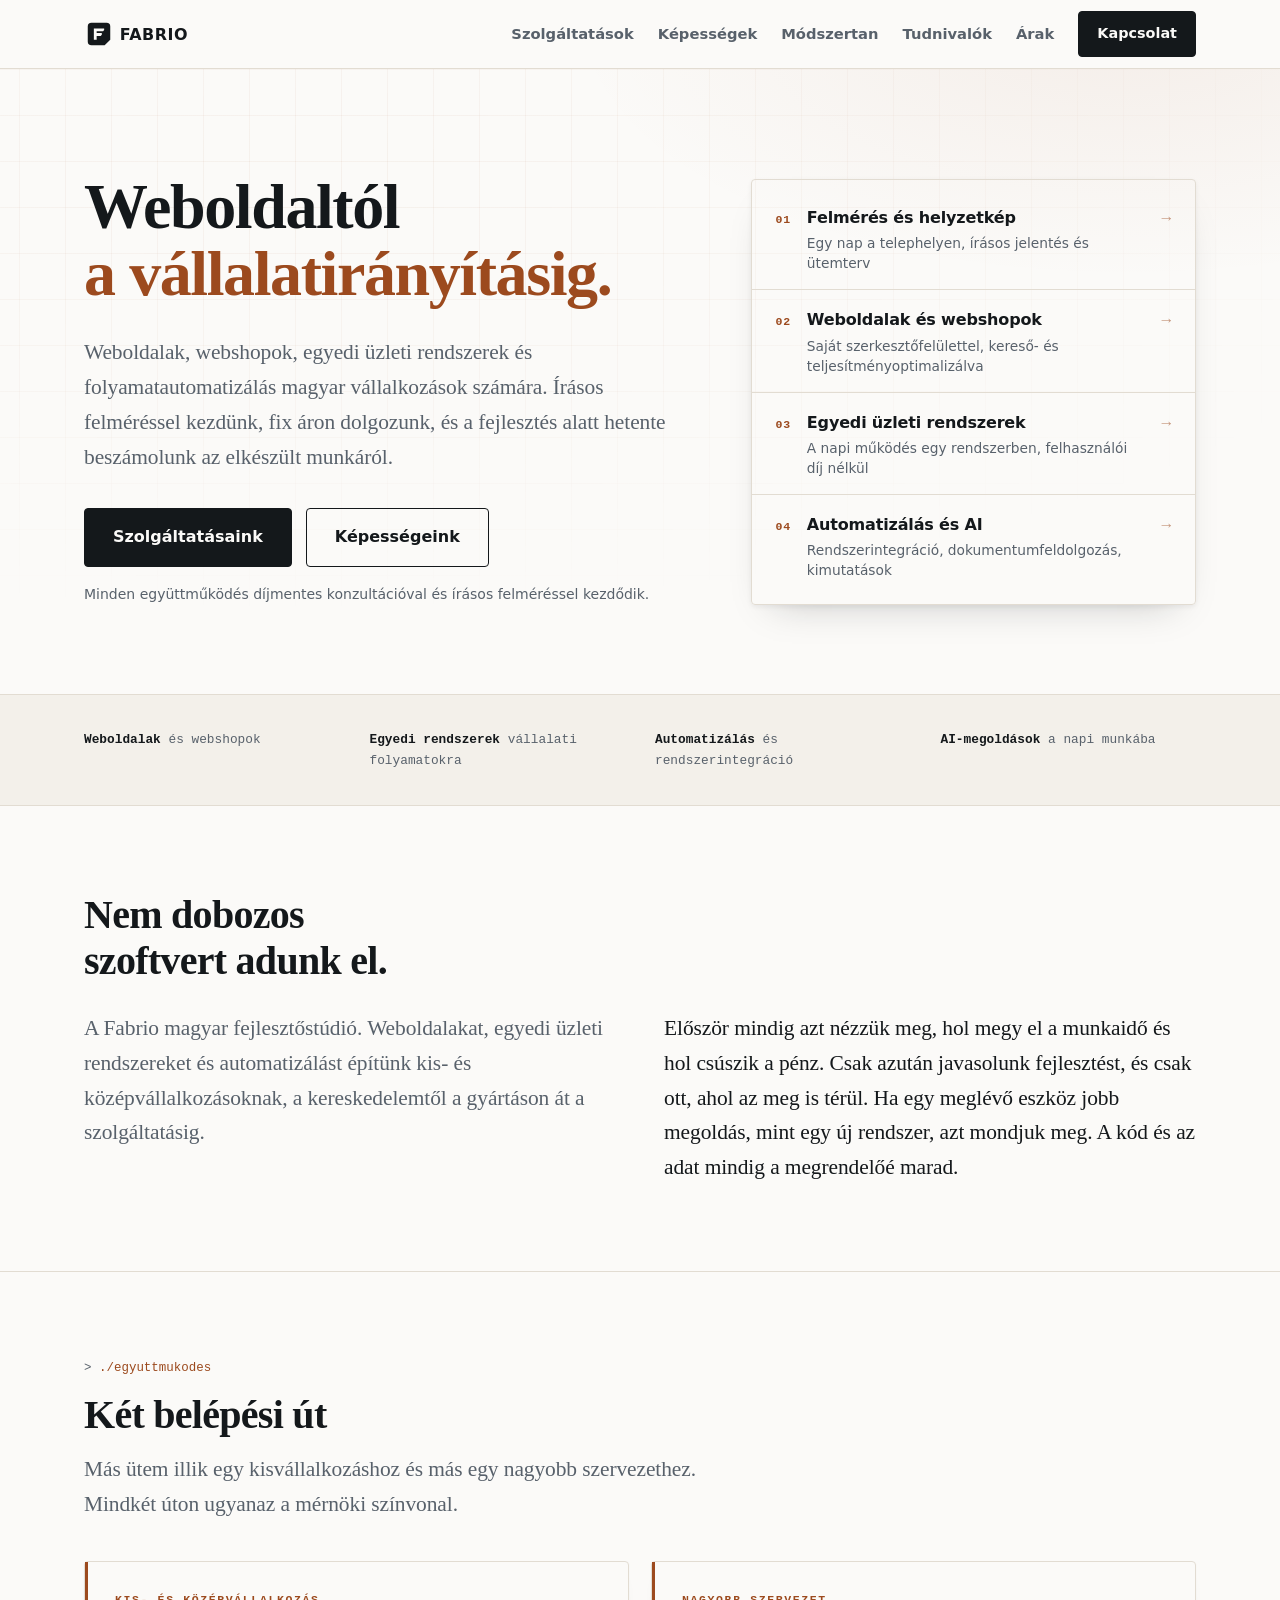
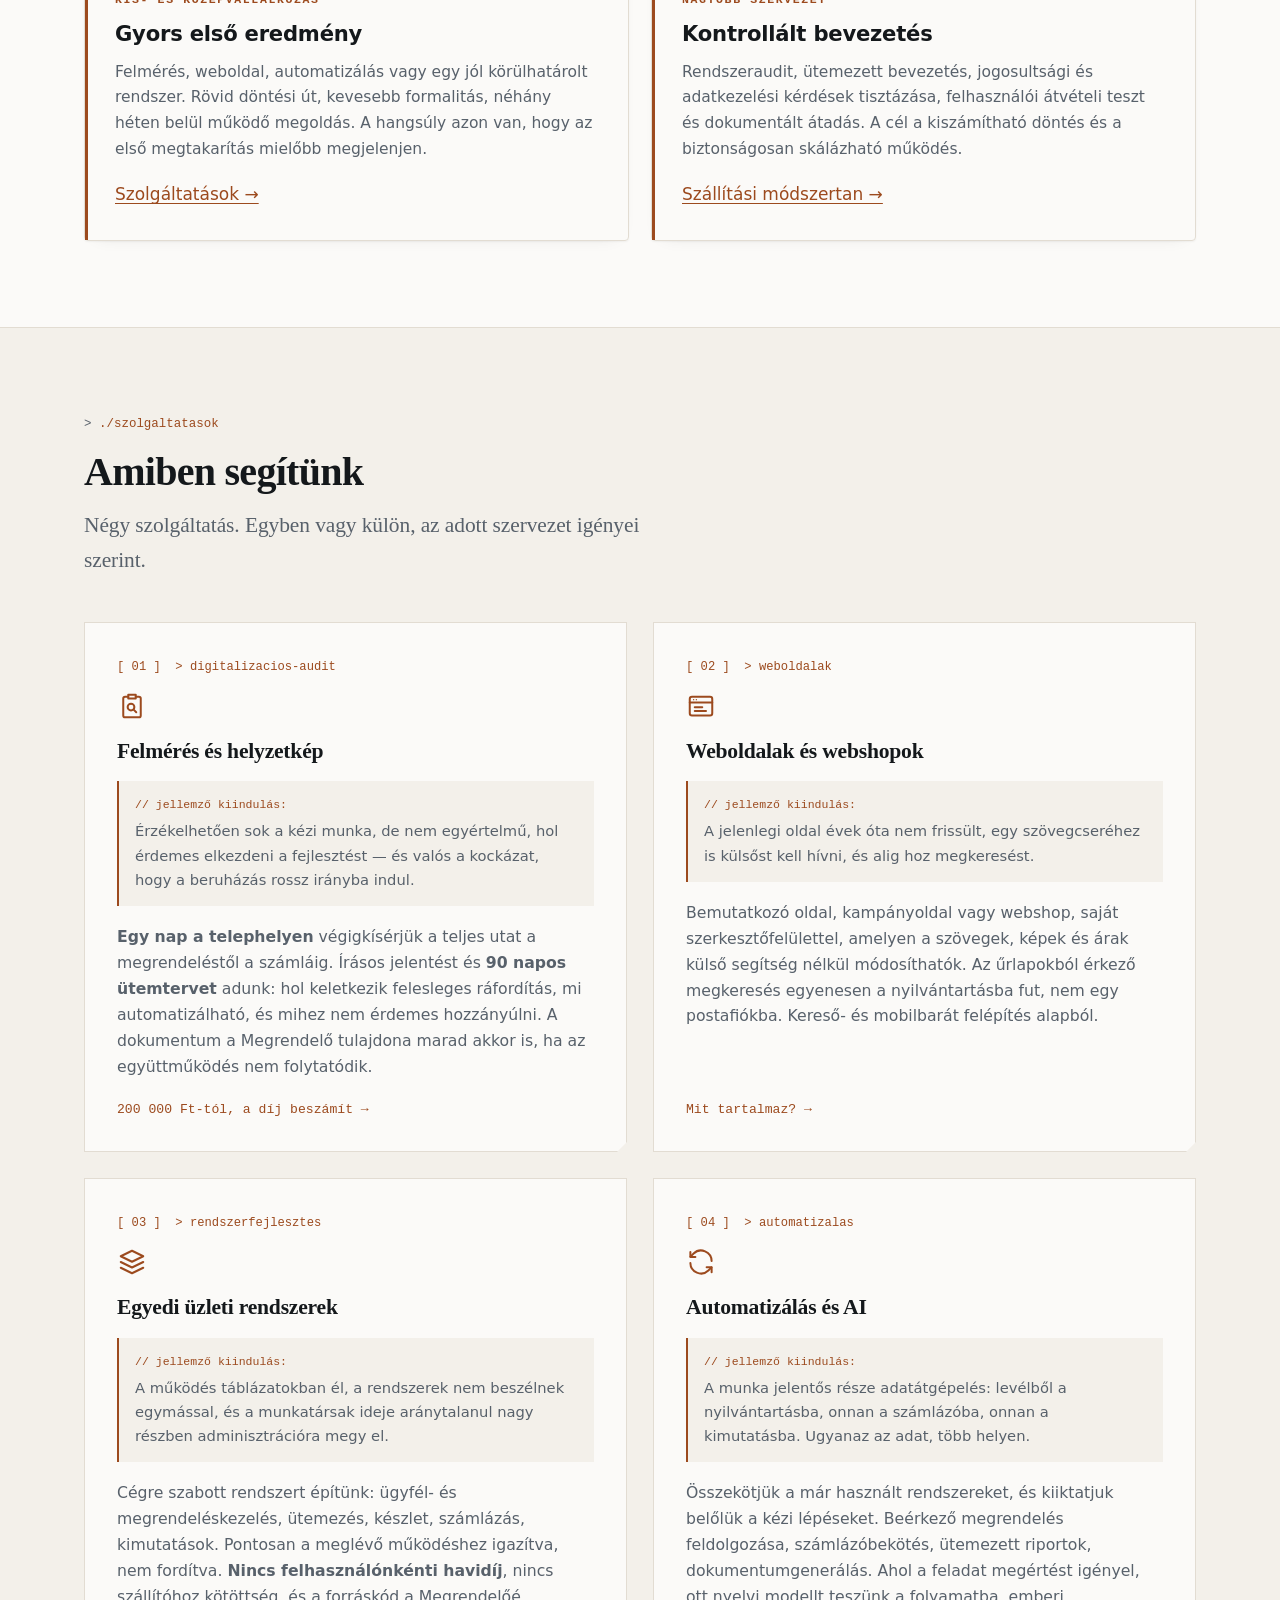
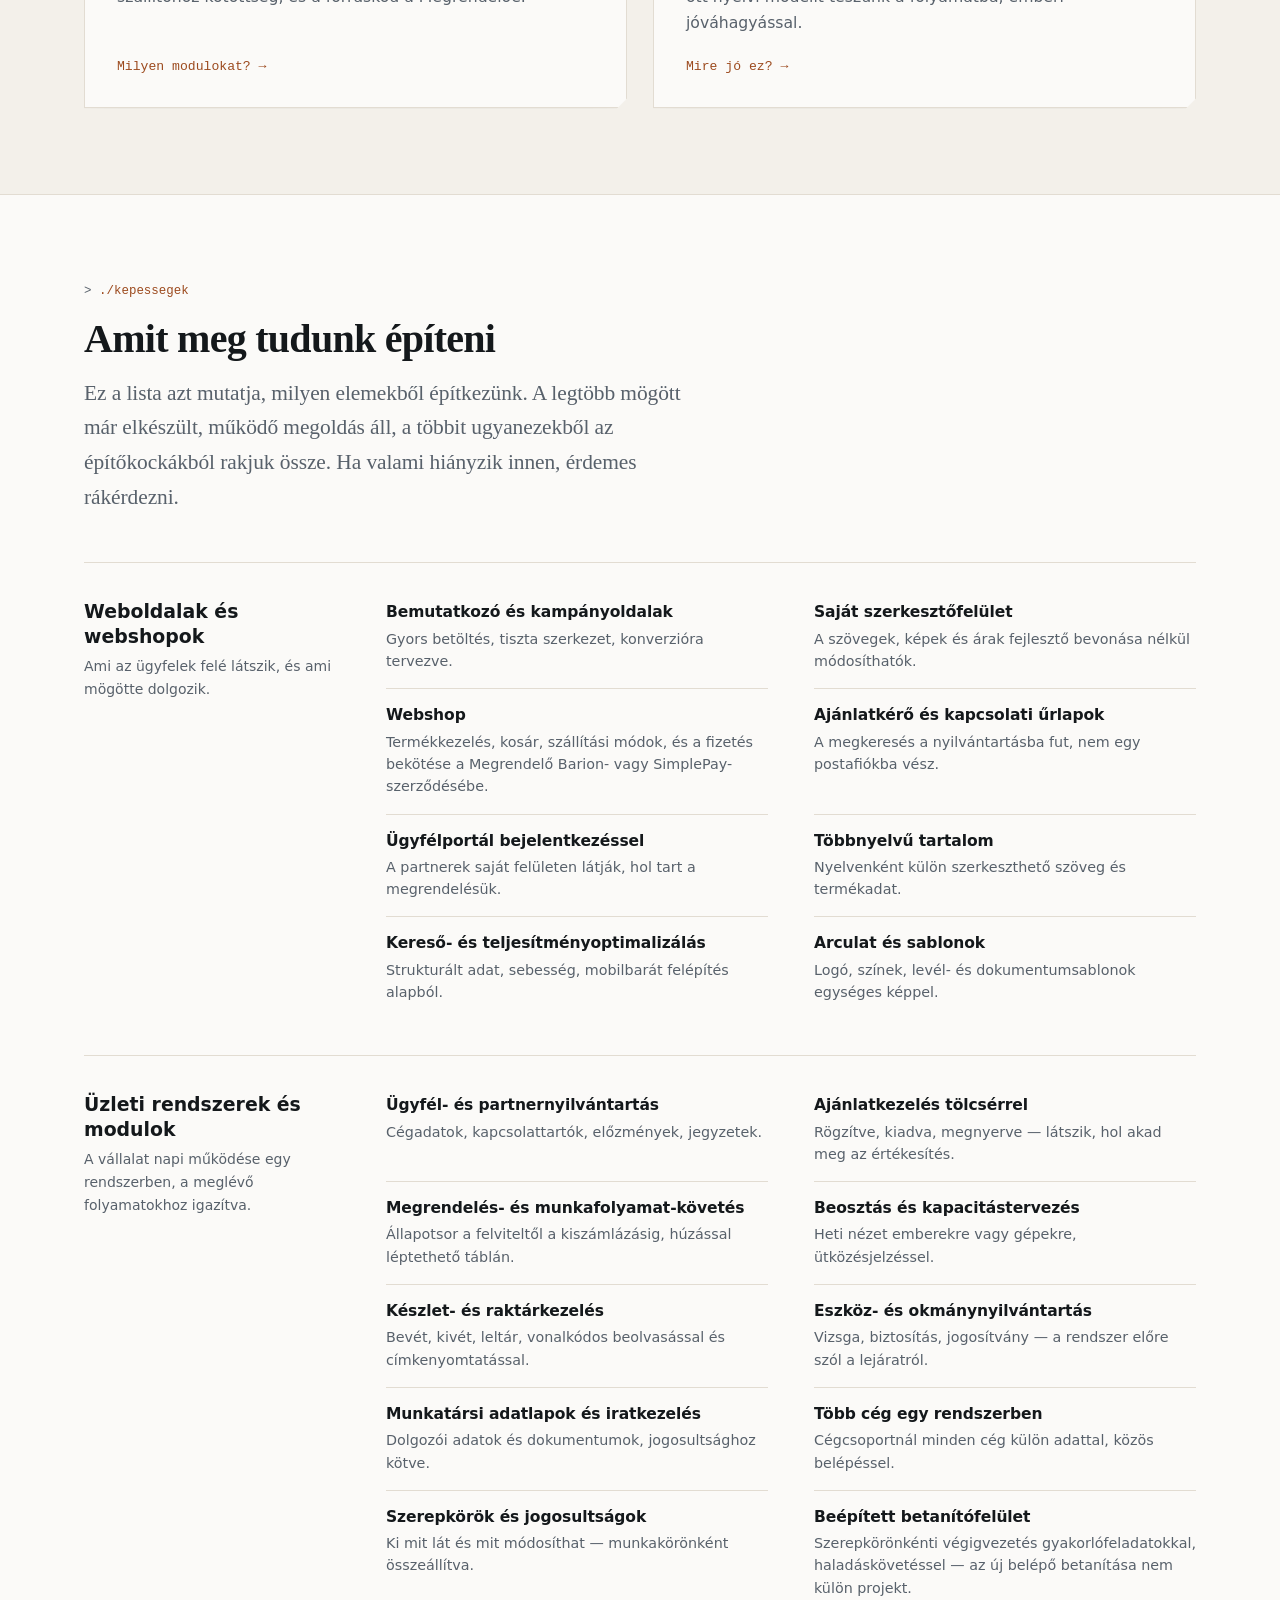
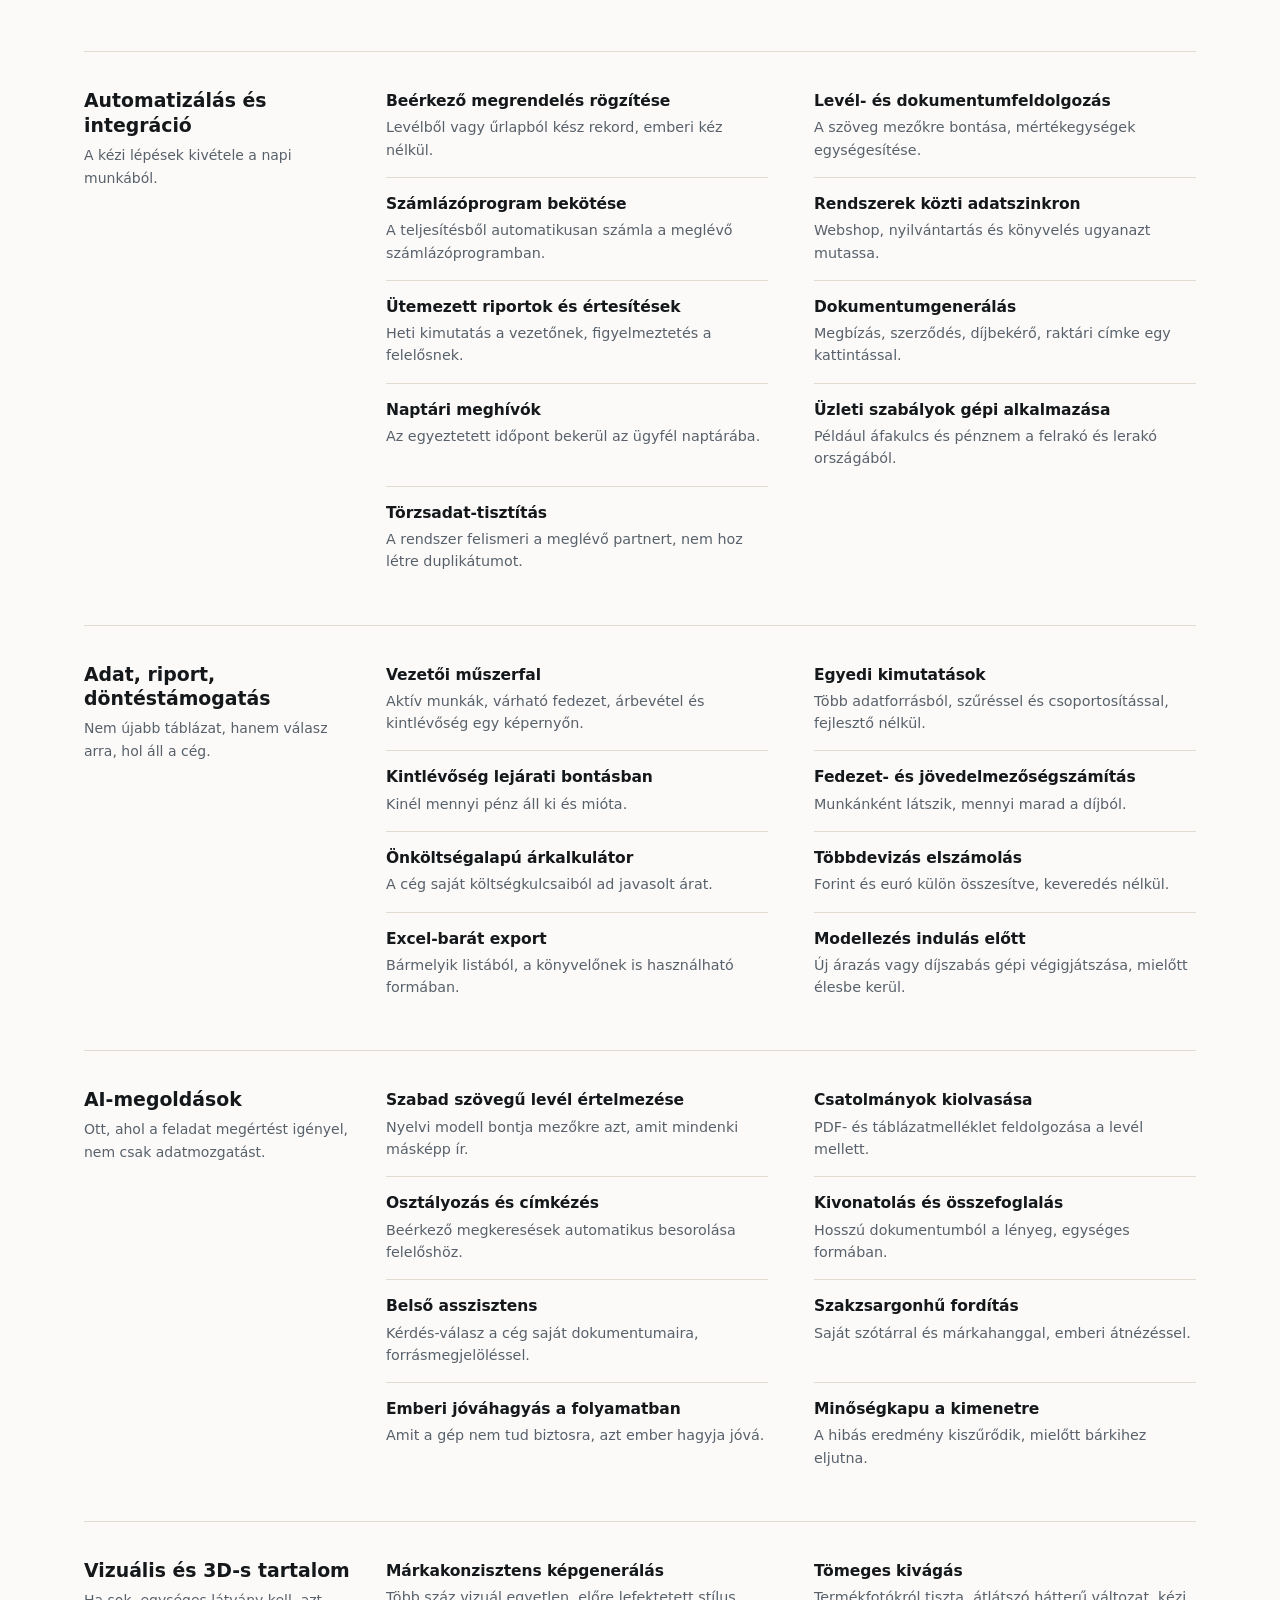
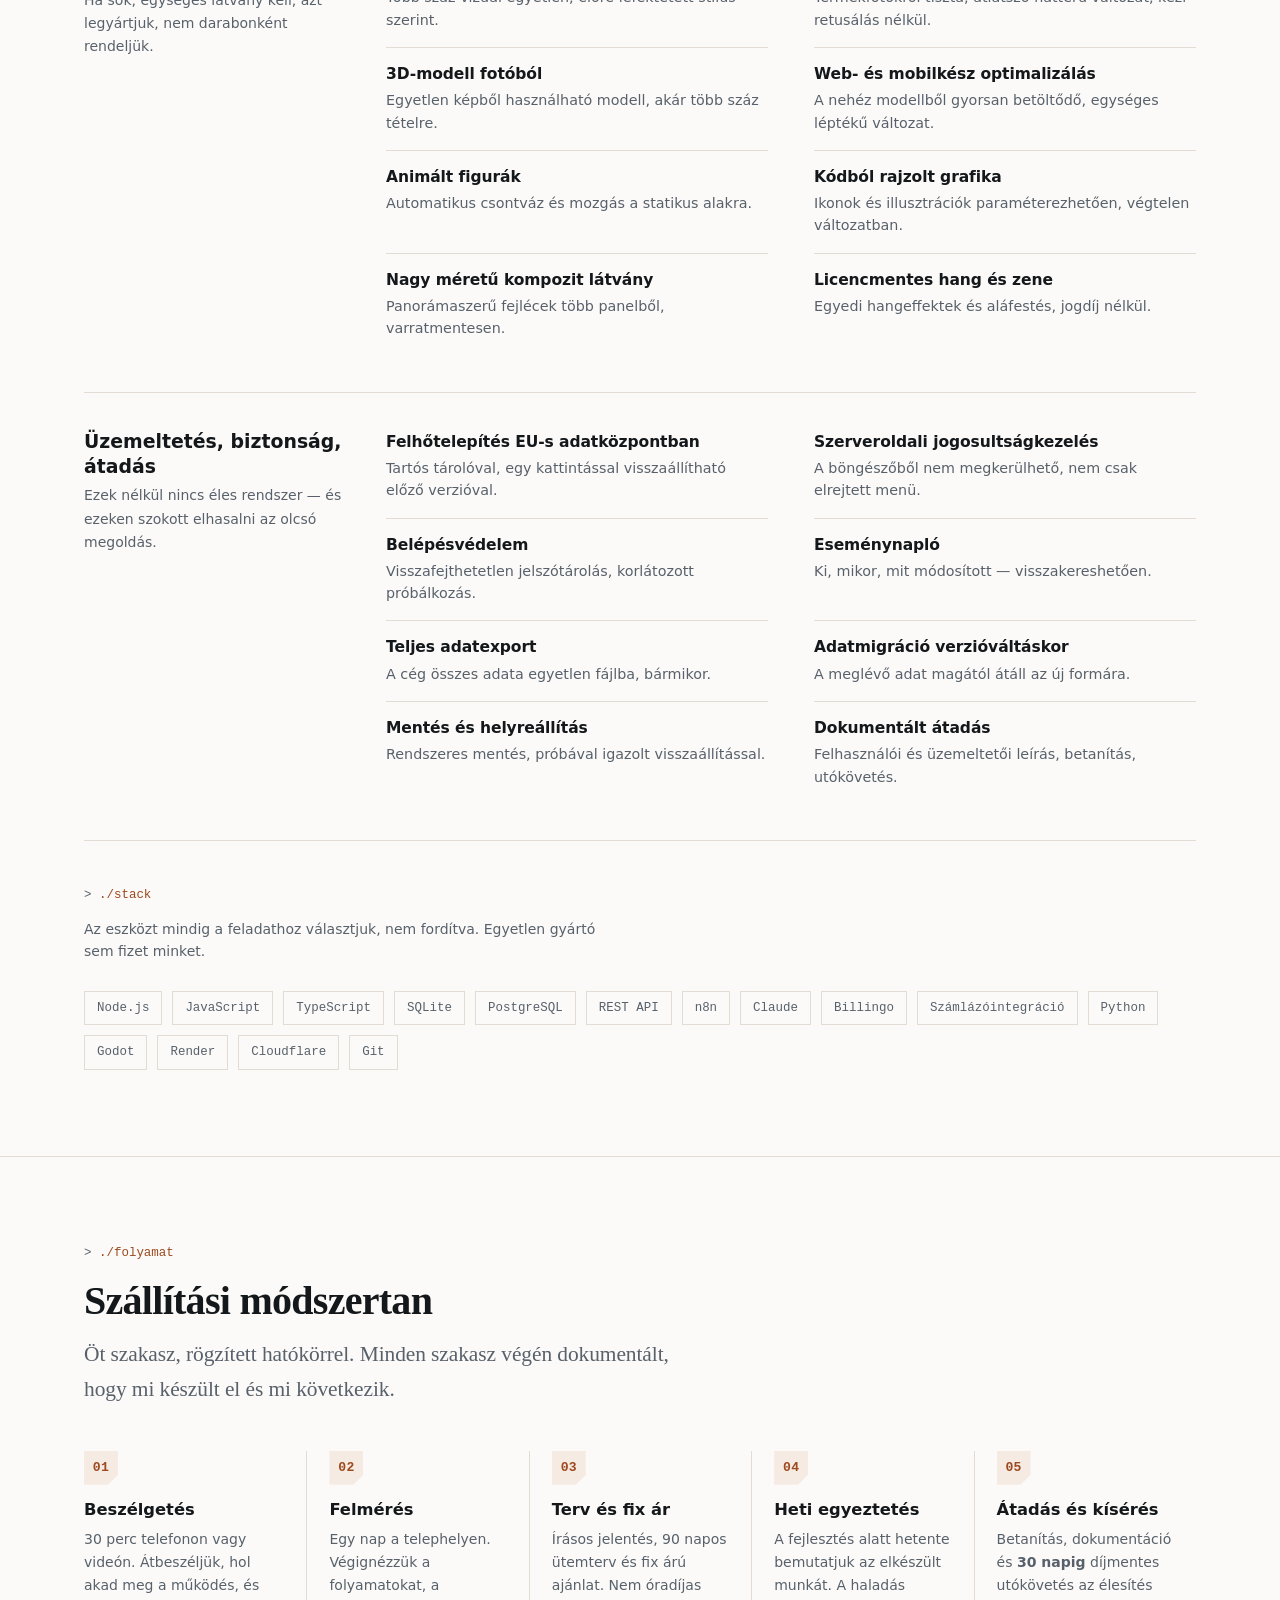
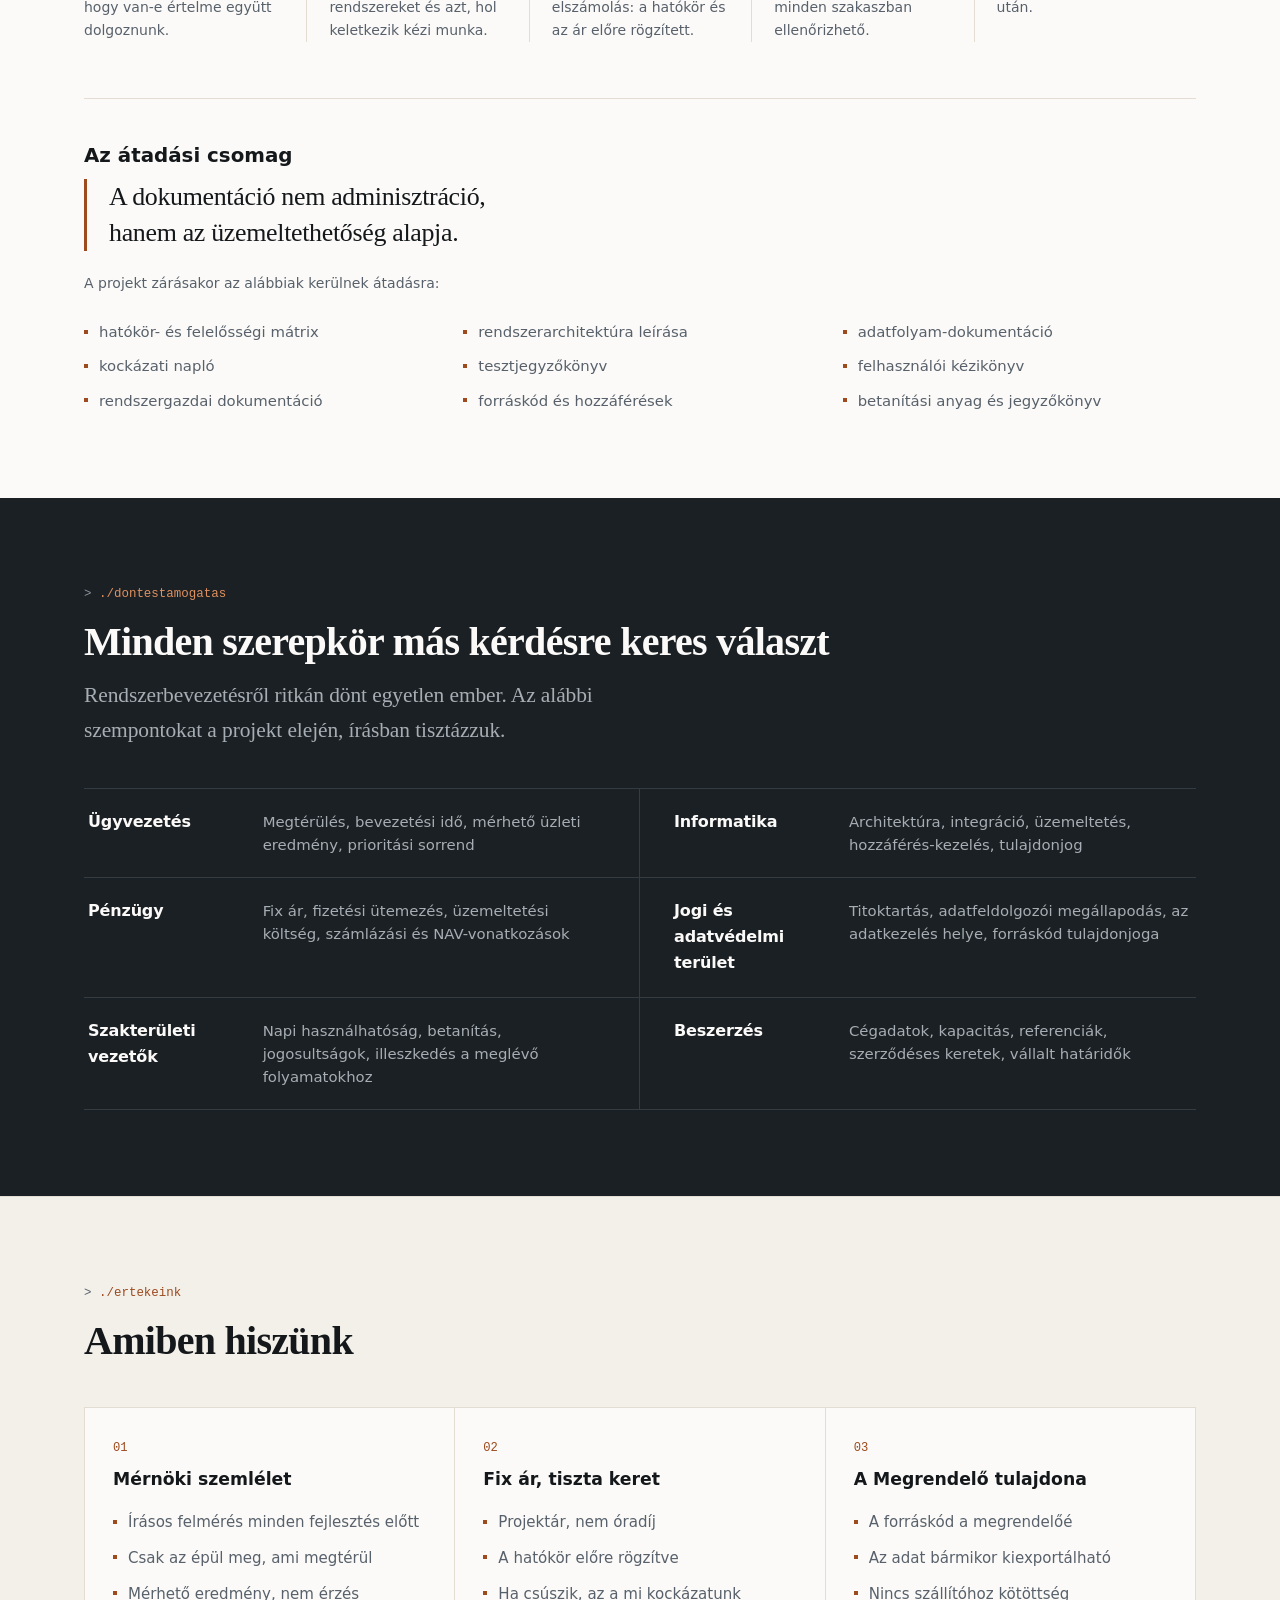
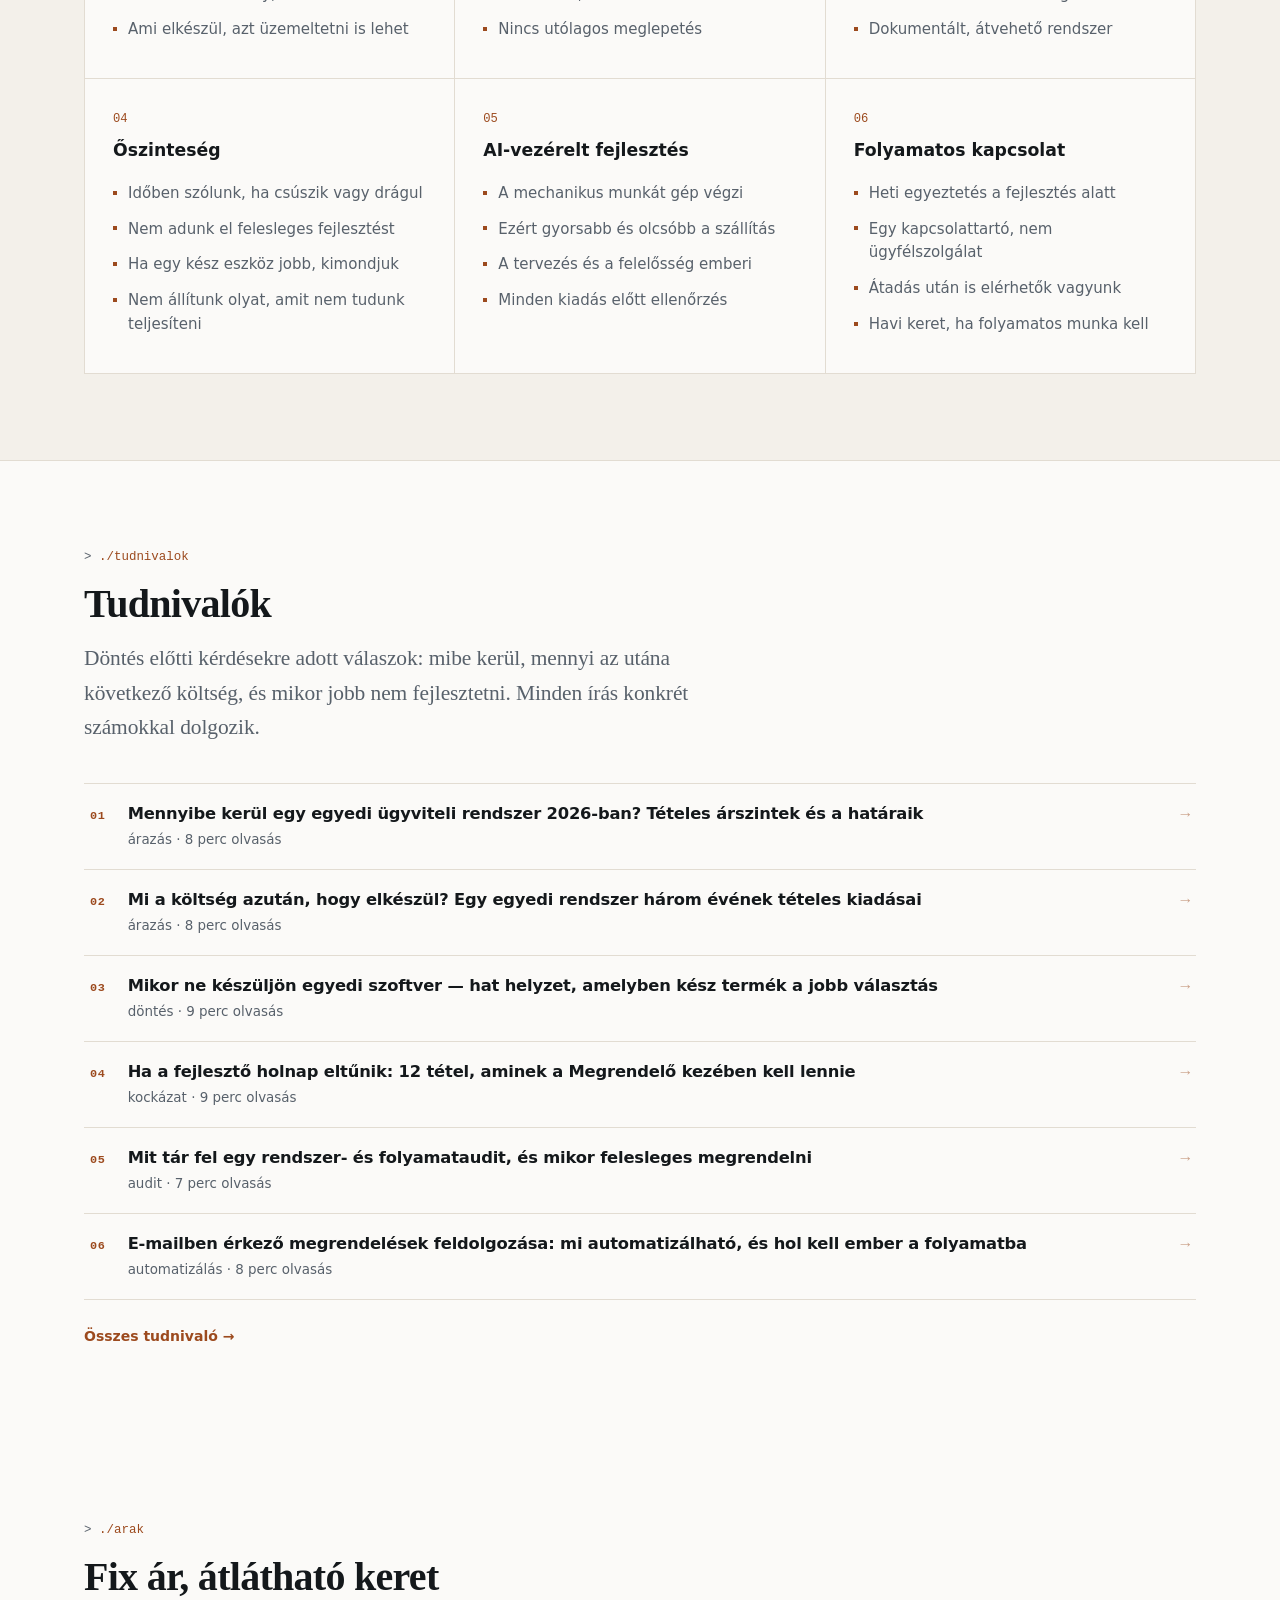
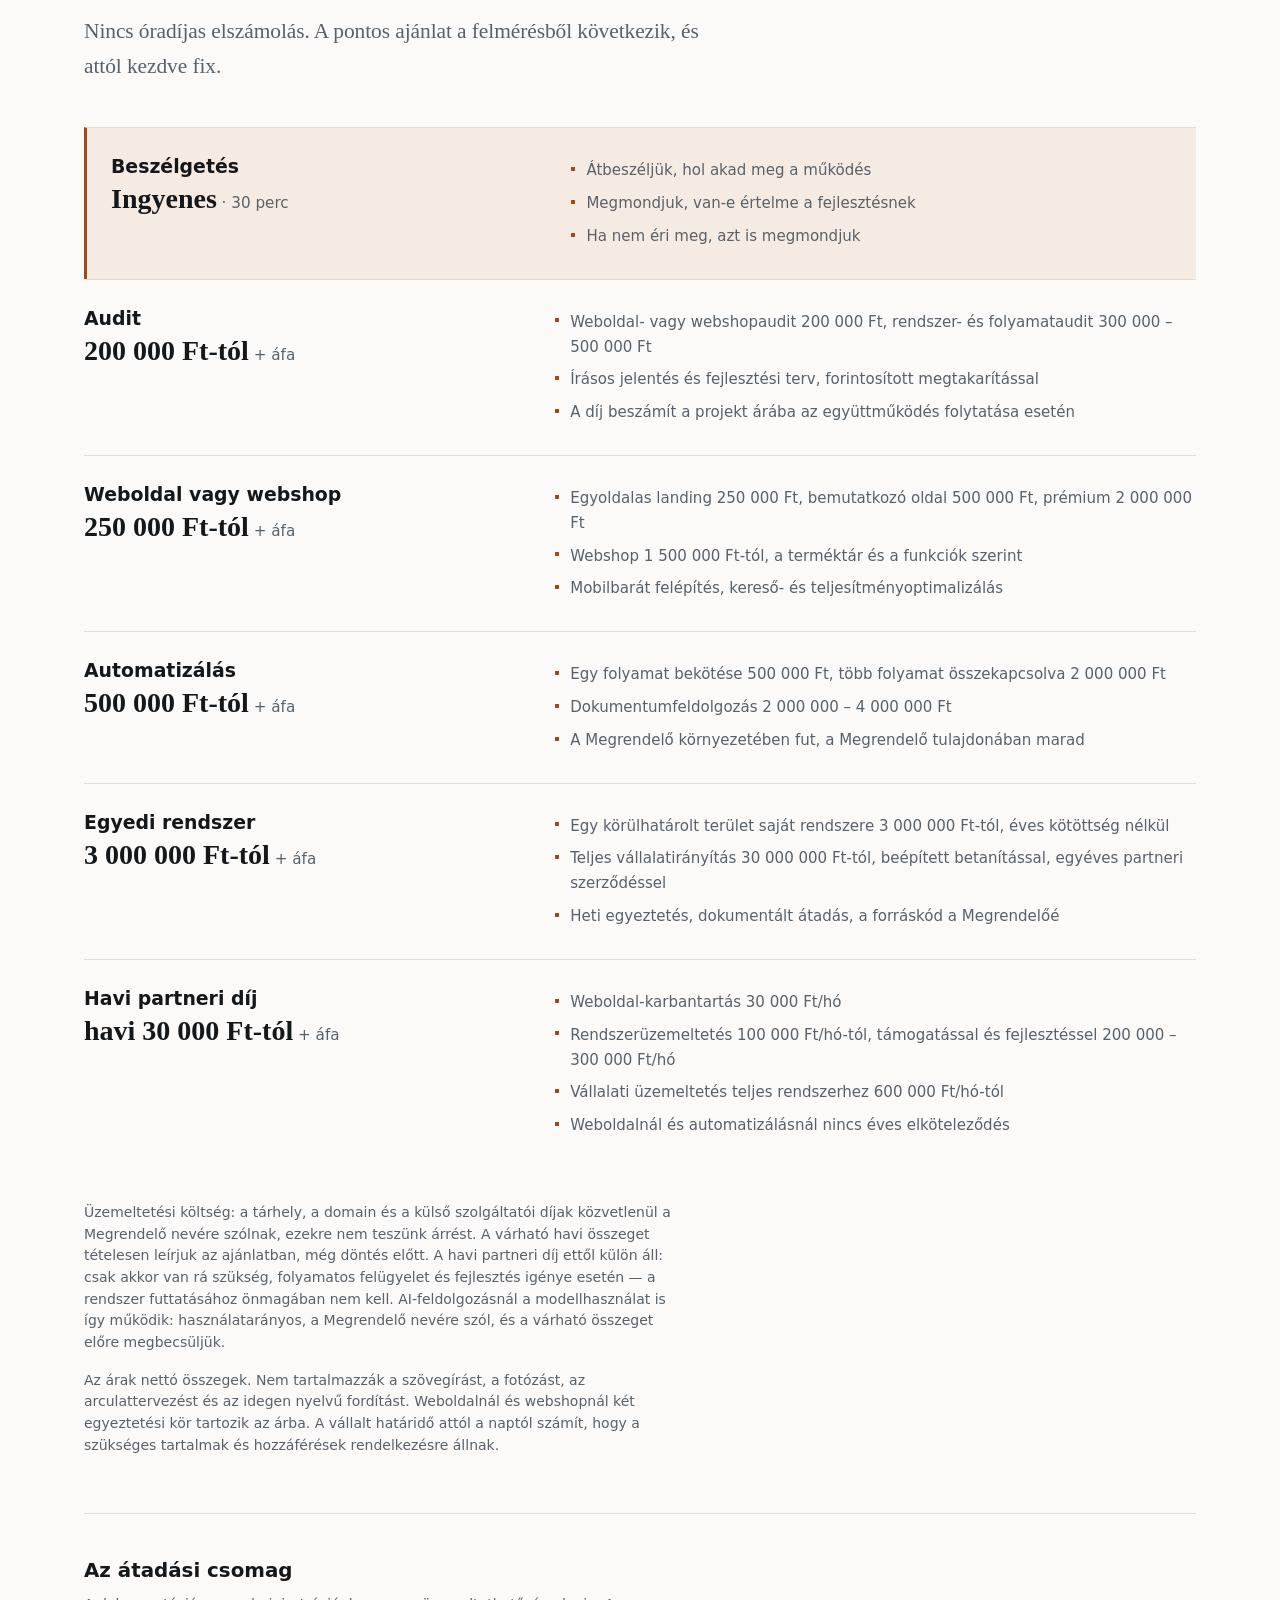
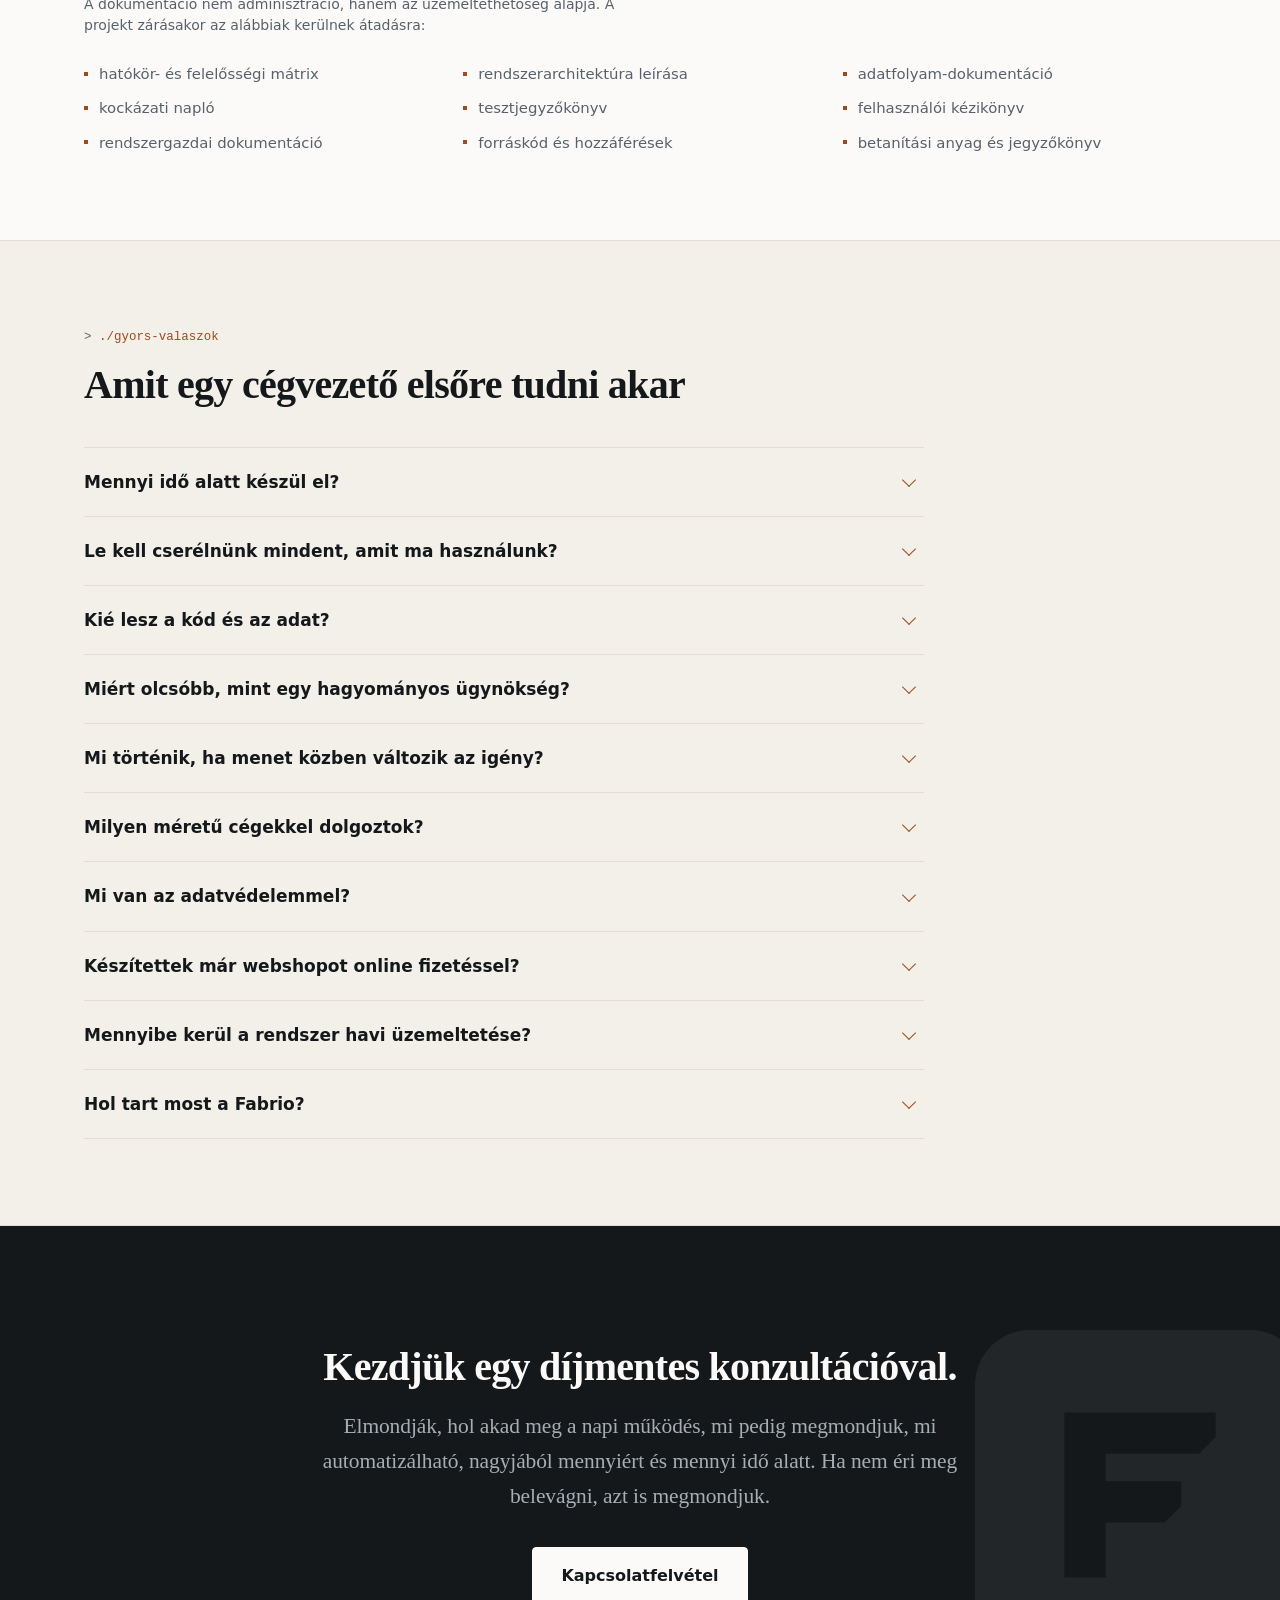
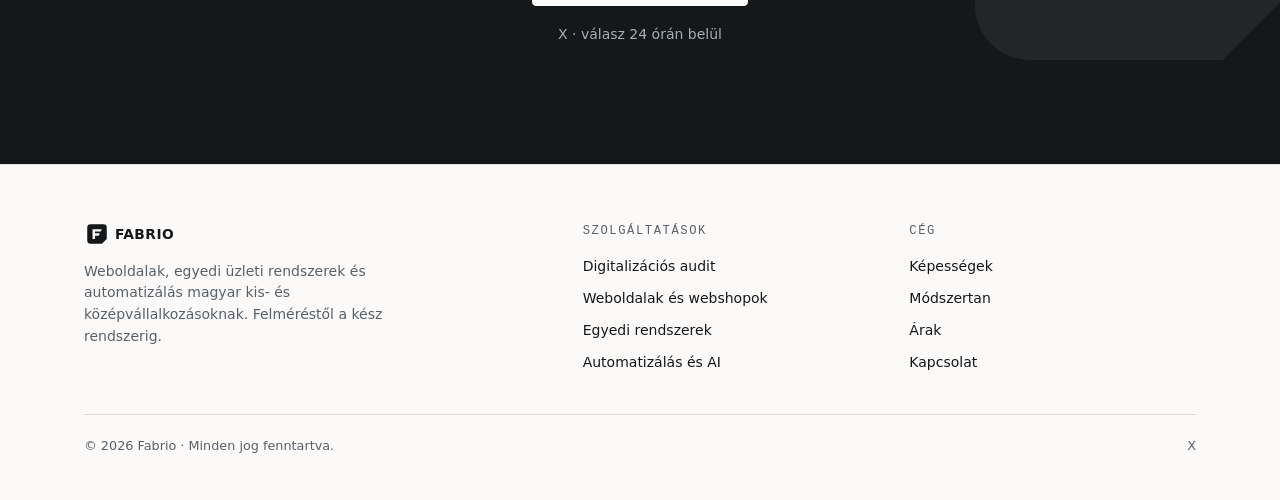
==== commit 04983b82: "Felsorolas-jelolok egysegesitese Negy kulonbozo valtozat elt egymas mellett:   ertekek      8px szel" ====
--- a/index.html
+++ b/index.html
@@ -169,7 +169,7 @@
 .val h3{font-size:1.08rem;margin-bottom:14px}
 .val ul{list-style:none}
 .val li{font-size:.9rem;color:var(--slate);padding:5px 0 5px 16px;position:relative;line-height:1.5}
-.val li::before{content:"";position:absolute;left:0;top:13px;width:8px;height:1px;background:var(--copper)}
+
 @media(max-width:980px){.vals{grid-template-columns:1fr 1fr}}
 @media(max-width:640px){.vals{grid-template-columns:1fr}}
 
@@ -180,7 +180,7 @@
 .price{font-family:var(--serif);font-size:1.75rem;font-weight:600;font-variant-numeric:tabular-nums;line-height:1.15;margin-top:4px}
 .price small{font-family:var(--sans);font-size:.95rem;font-weight:400;color:var(--slate)}
 .rung ul li{list-style:none;font-size:.94rem;color:var(--slate);padding:4px 0 4px 16px;position:relative}
-.rung ul li::before{content:"";position:absolute;left:0;top:14px;width:8px;height:1px;background:var(--copper)}
+
 @media(max-width:800px){.rung{grid-template-columns:1fr;gap:12px}}
 
 .faq{margin-top:40px;max-width:840px}
@@ -281,7 +281,7 @@
 .deliv h3{font-size:1.24rem;margin-bottom:10px}
 .dvs{display:grid;grid-template-columns:repeat(3,1fr);gap:12px 26px;margin-top:26px}
 .dvs span{font-size:.93rem;color:var(--slate);padding-left:22px;position:relative;line-height:1.5}
-.dvs span::before{content:"";position:absolute;left:0;top:.55em;width:9px;height:1px;background:var(--copper)}
+
 .stakes{display:grid;grid-template-columns:repeat(2,1fr);gap:0;margin-top:40px;border-top:1px solid var(--line)}
 .stk{display:grid;grid-template-columns:minmax(150px,.44fr) 1fr;gap:24px;padding:20px 4px;border-bottom:1px solid var(--line);align-items:baseline}
 .stk b{font-size:1rem;letter-spacing:-.01em}
@@ -386,7 +386,7 @@
   letter-spacing:.02em;clip-path:var(--cut)}
 
 /* --- a masodlagos akcent hasznositasa az atadasi csomagnal --- */
-.dvs span::before{background:var(--patina)}
+
 /* A fejlec sava kikerult: alatta a kiemelt mondat rez sava viszi a hangsulyt,
    ket egymas alatti fuggoleges vonal zsufolt volt. A patina a lista jeleiben marad. */
 
@@ -549,6 +549,23 @@
   main a[href^="http"]::after,main a[href^="cikkek"]::after{content:" (" attr(href) ")";font-size:9pt;color:#555}
   footer{border-top:1pt solid #ccc;padding-top:6mm;font-size:9pt}
 }
+
+/* ===== FELSOROLAS-JELOLOK =======================================
+   Korabban negy kulonbozo valtozat elt egymas mellett: 8, 9 es 11 px
+   szeles, 1 px magas vonalkak, ketfele fuggoleges igazitassal (fix
+   pixel es em), ket szinben. Az 1 px magassag ráadásul a kepernyo
+   pixelsurusegetol fuggoen hol hajszalnyi, hol vaskos lett.
+   Most egyetlen, pontos negyzet. Flex-elrendezes, tehat a jelolo a
+   szoveg folyamaban ul es minden betumeretnel ugyanoda igazodik. */
+.val li,
+.rung ul li,
+.dvs span{
+  display:flex;gap:11px;padding-left:0;position:static}
+.val li::before,
+.rung ul li::before,
+.dvs span::before{
+  content:"";flex:none;width:4px;height:4px;margin-top:.58em;
+  background:var(--copper);position:static}
 </style>
 <script>document.documentElement.className+=' janim';</script>
 </head>
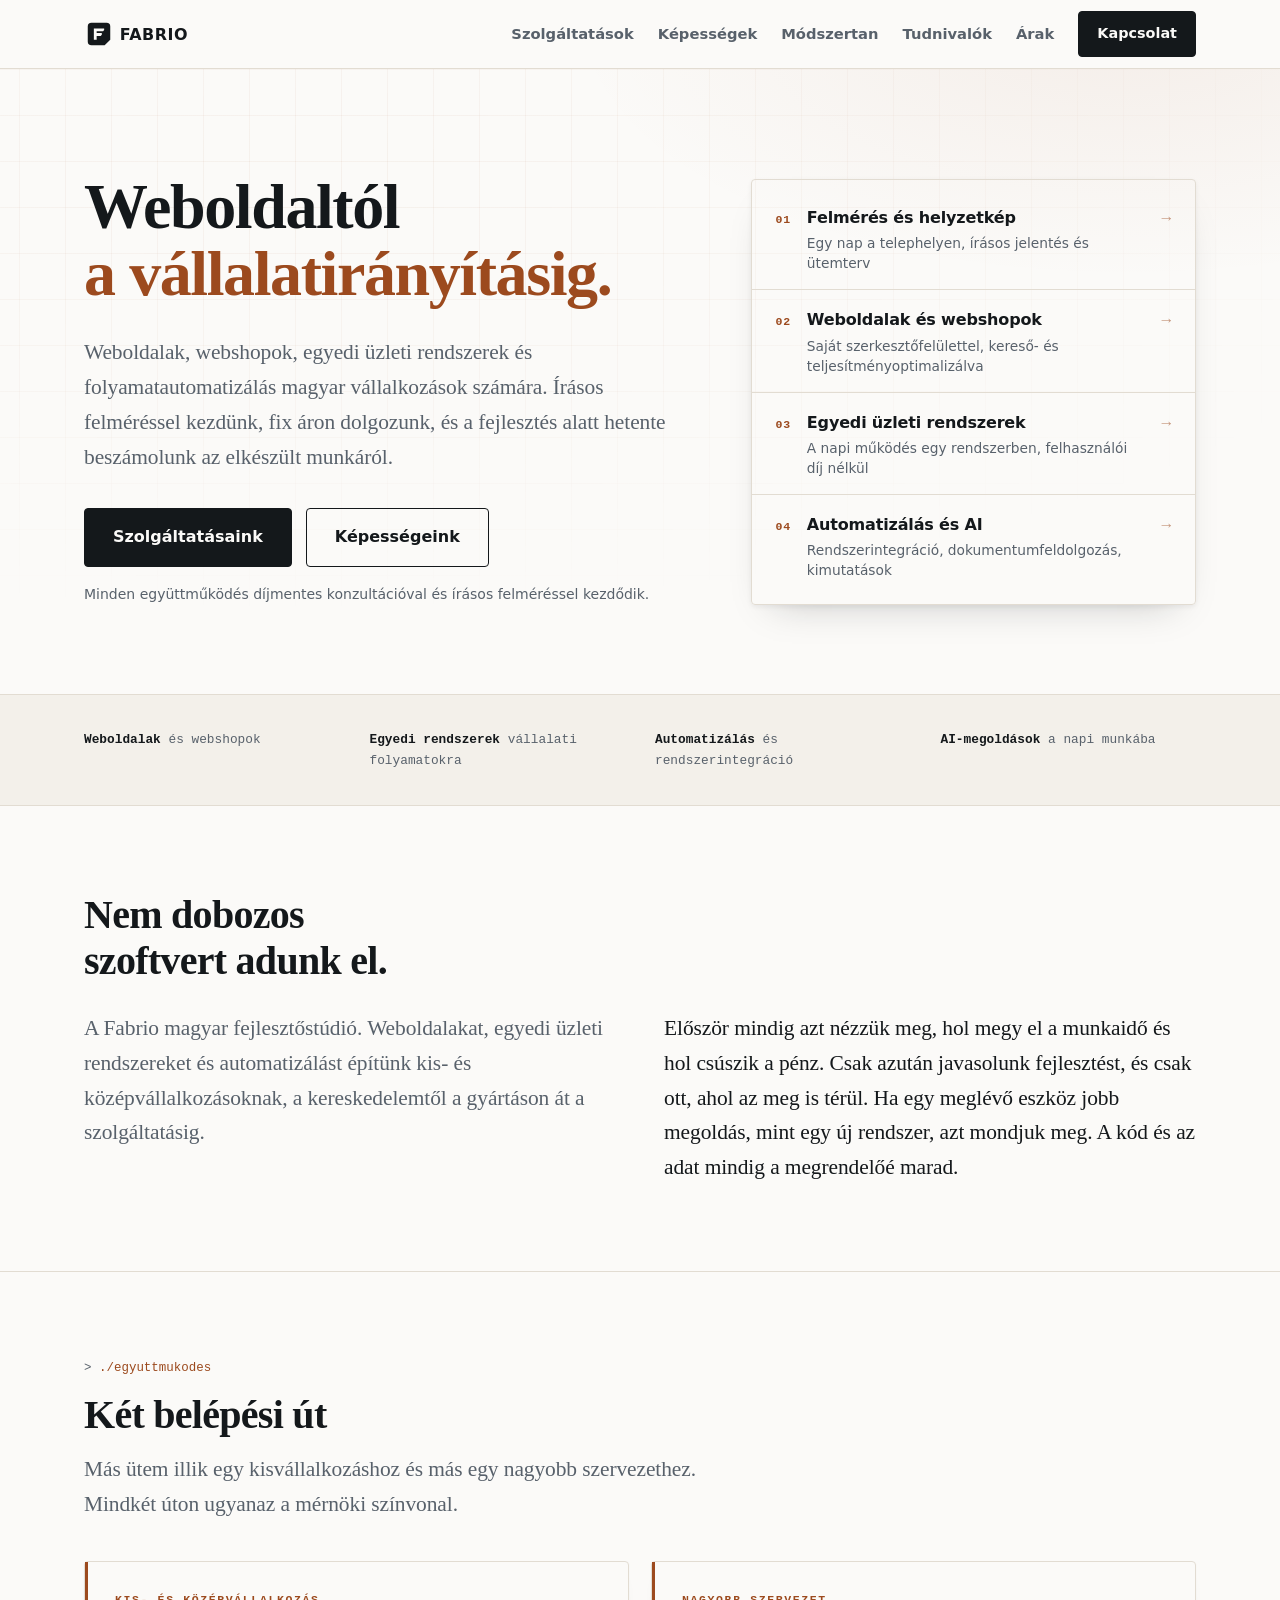
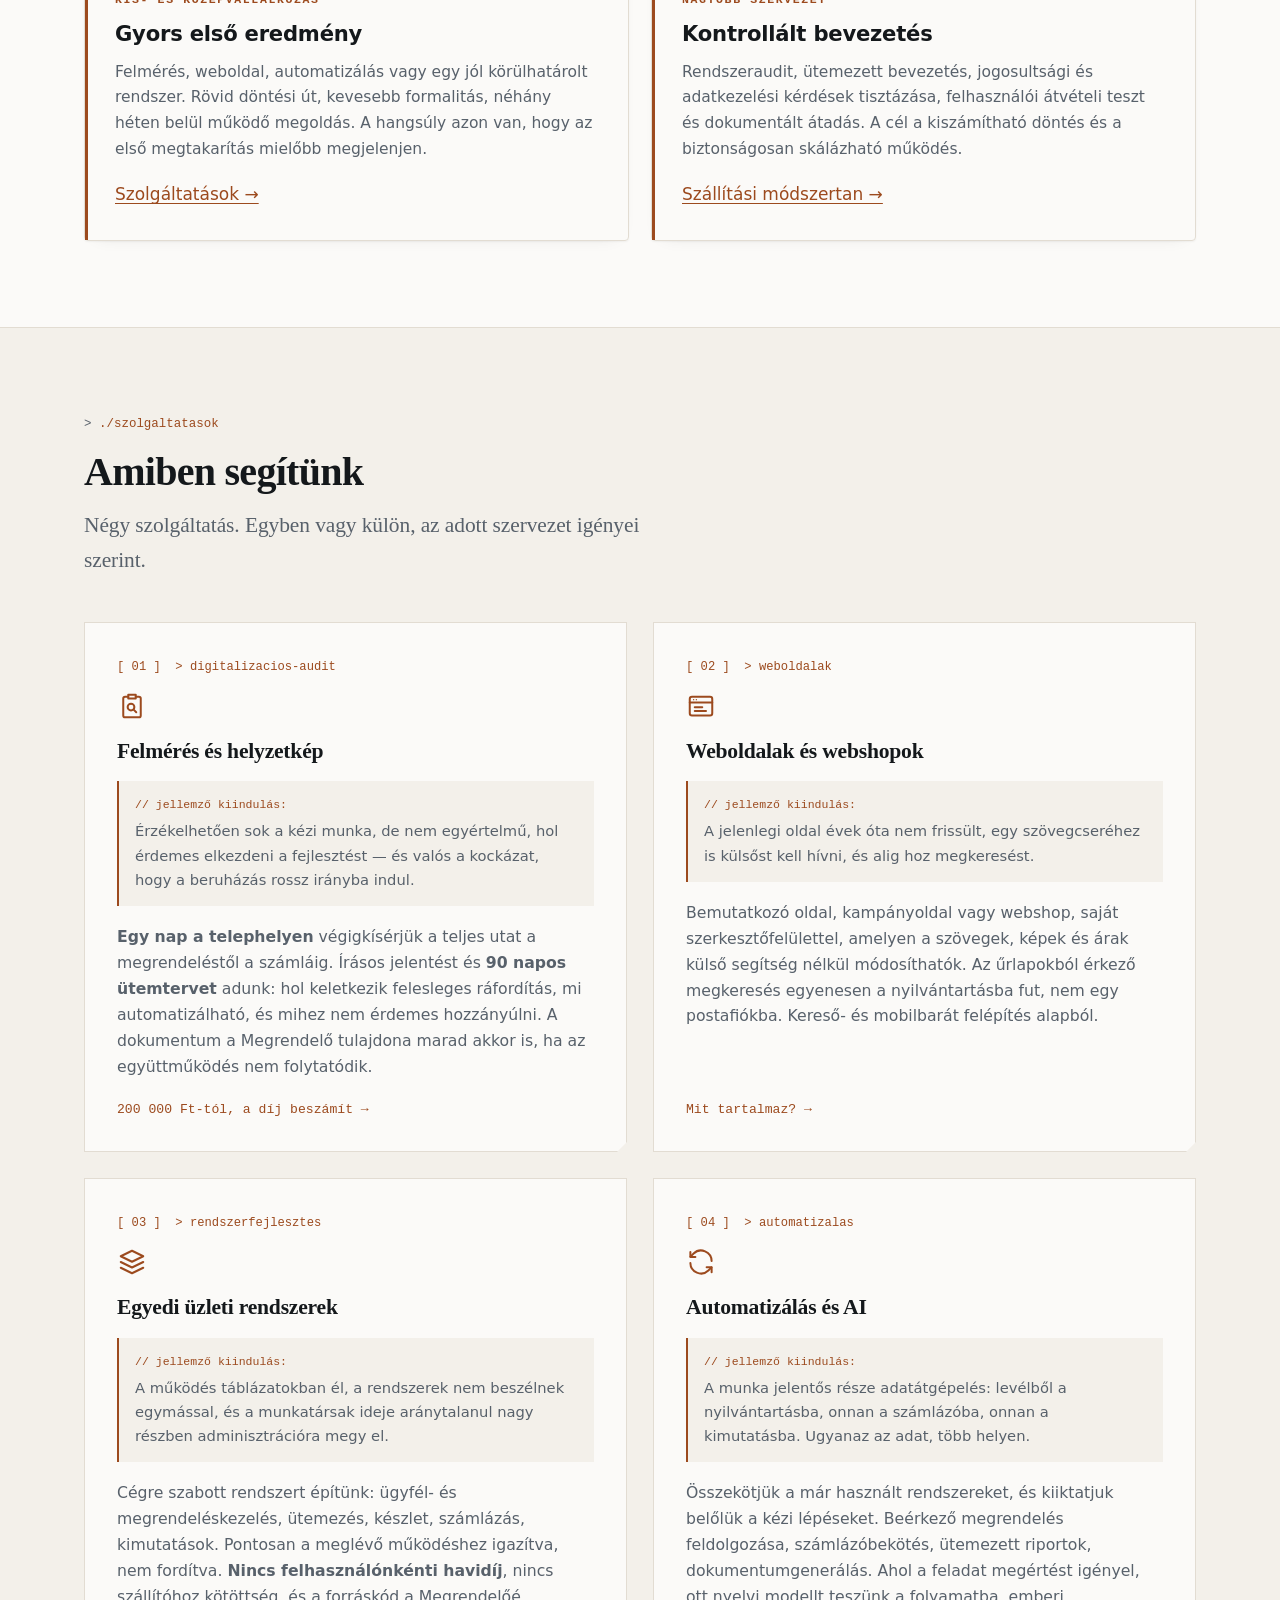
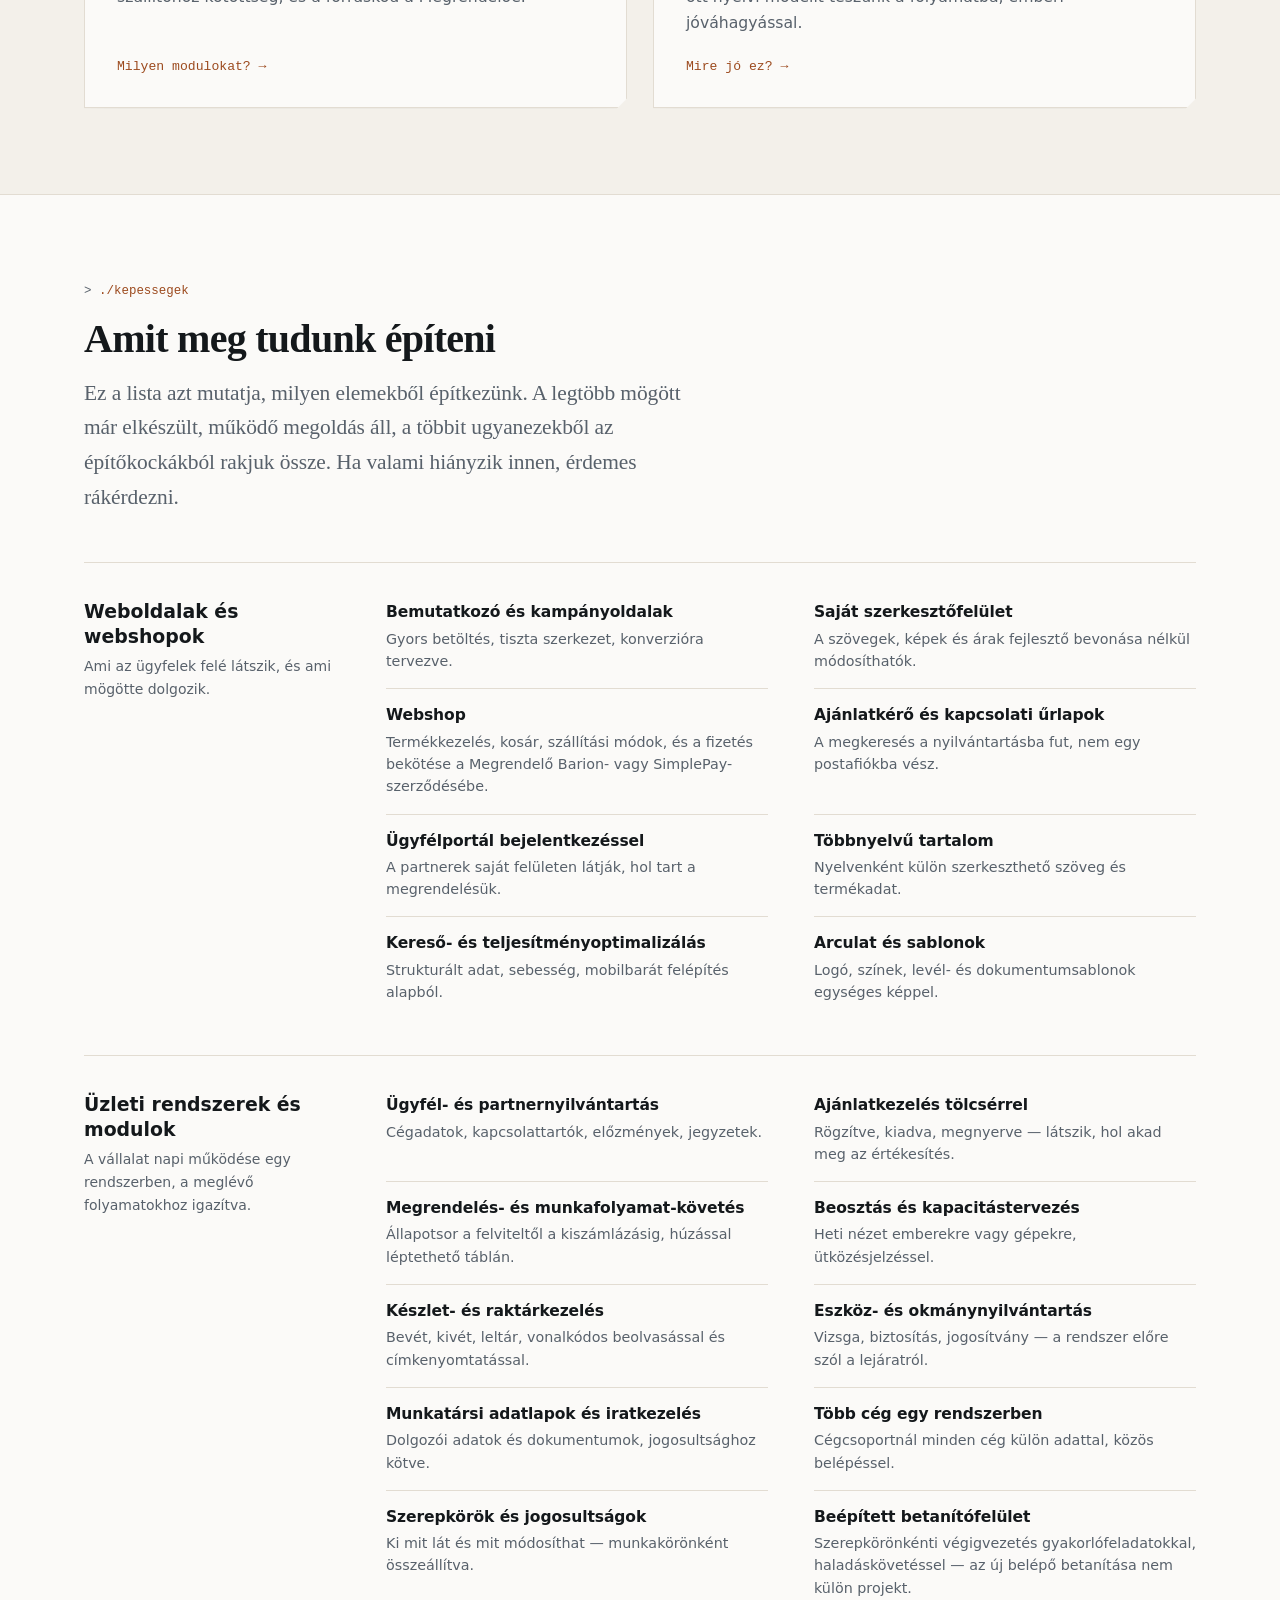
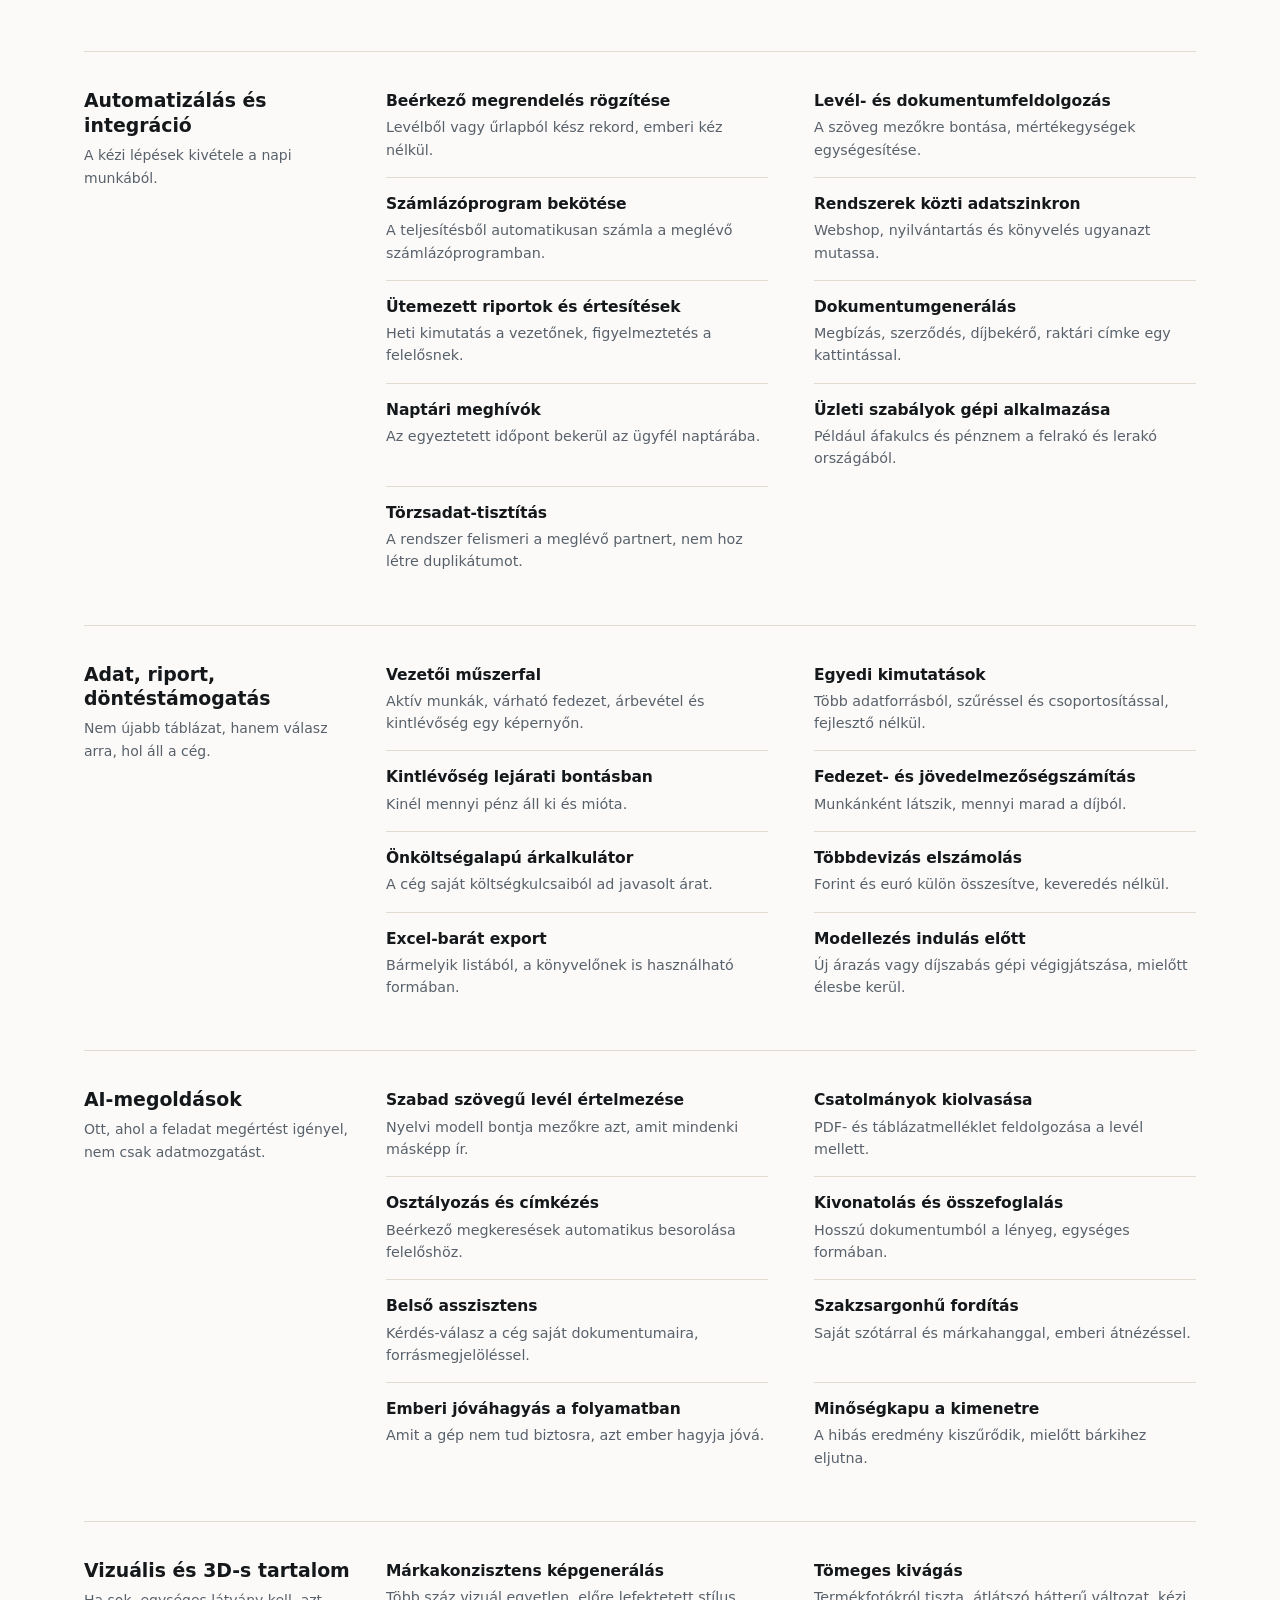
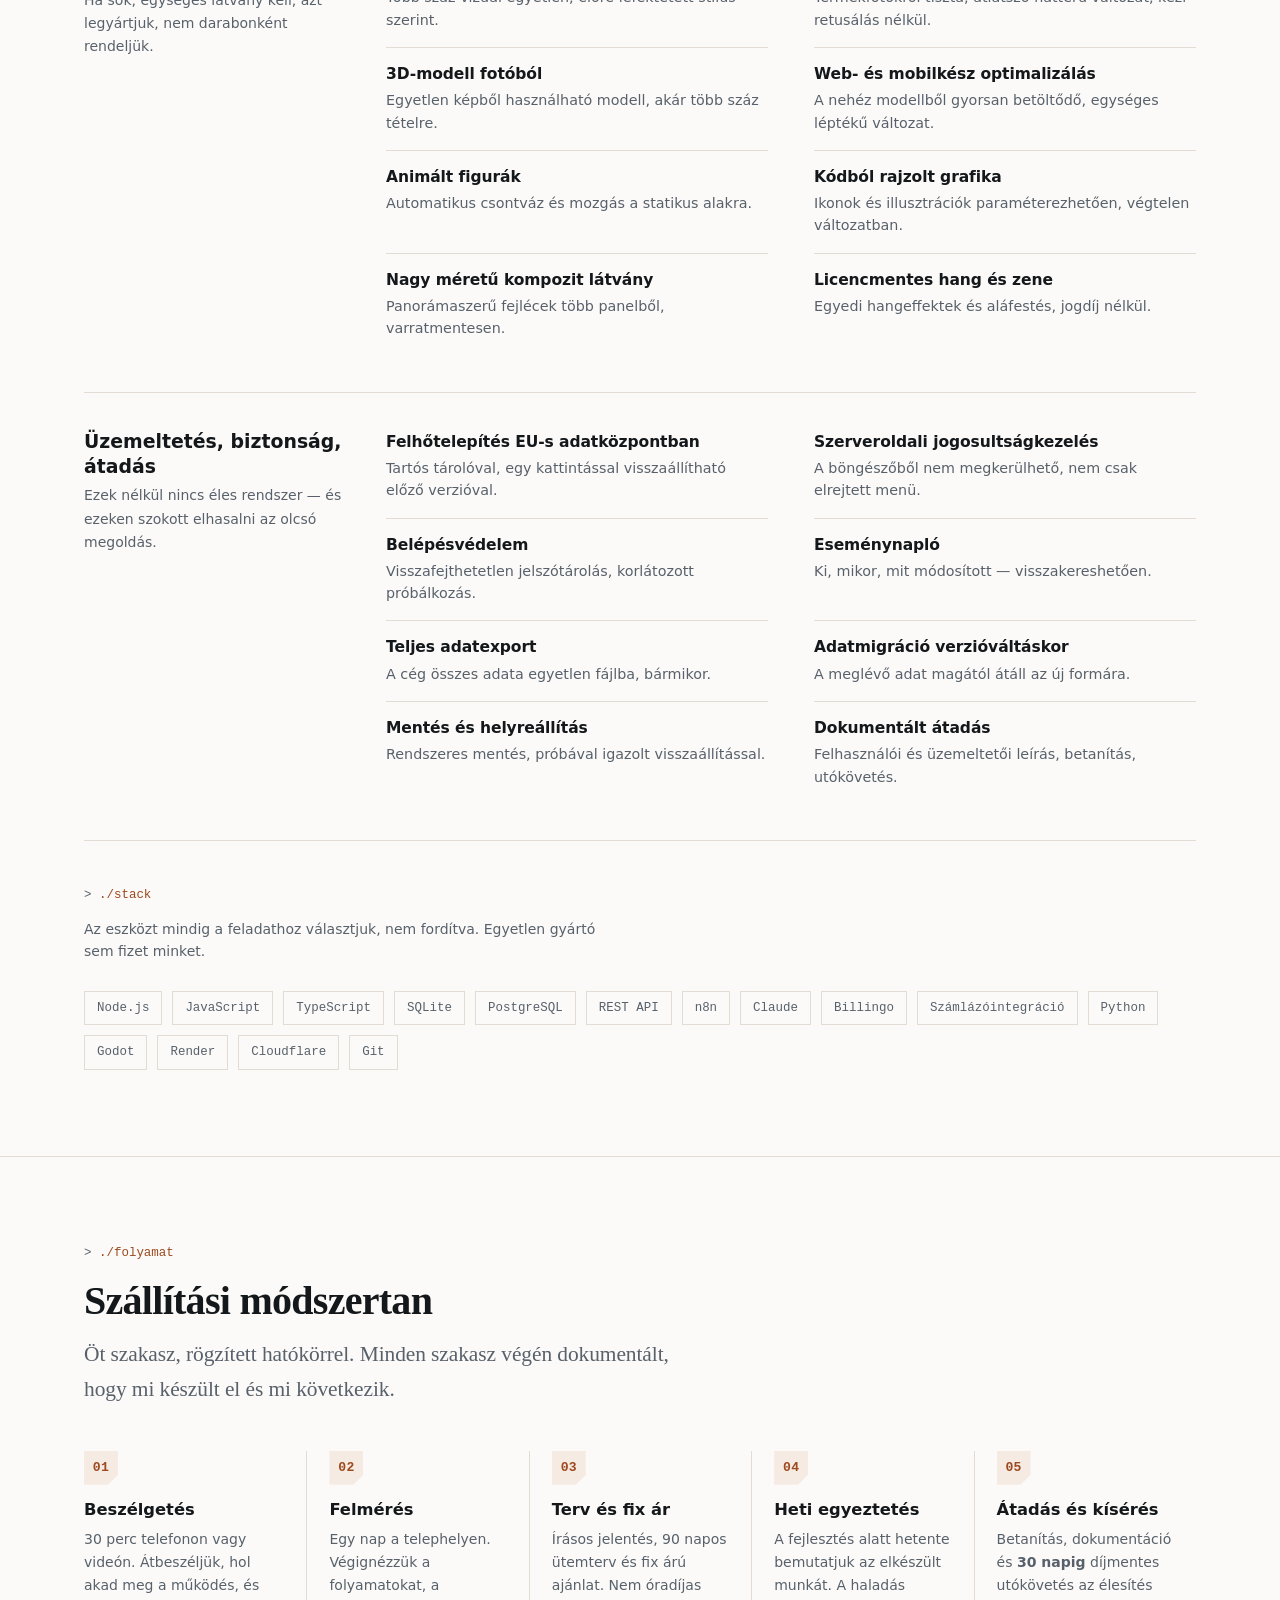
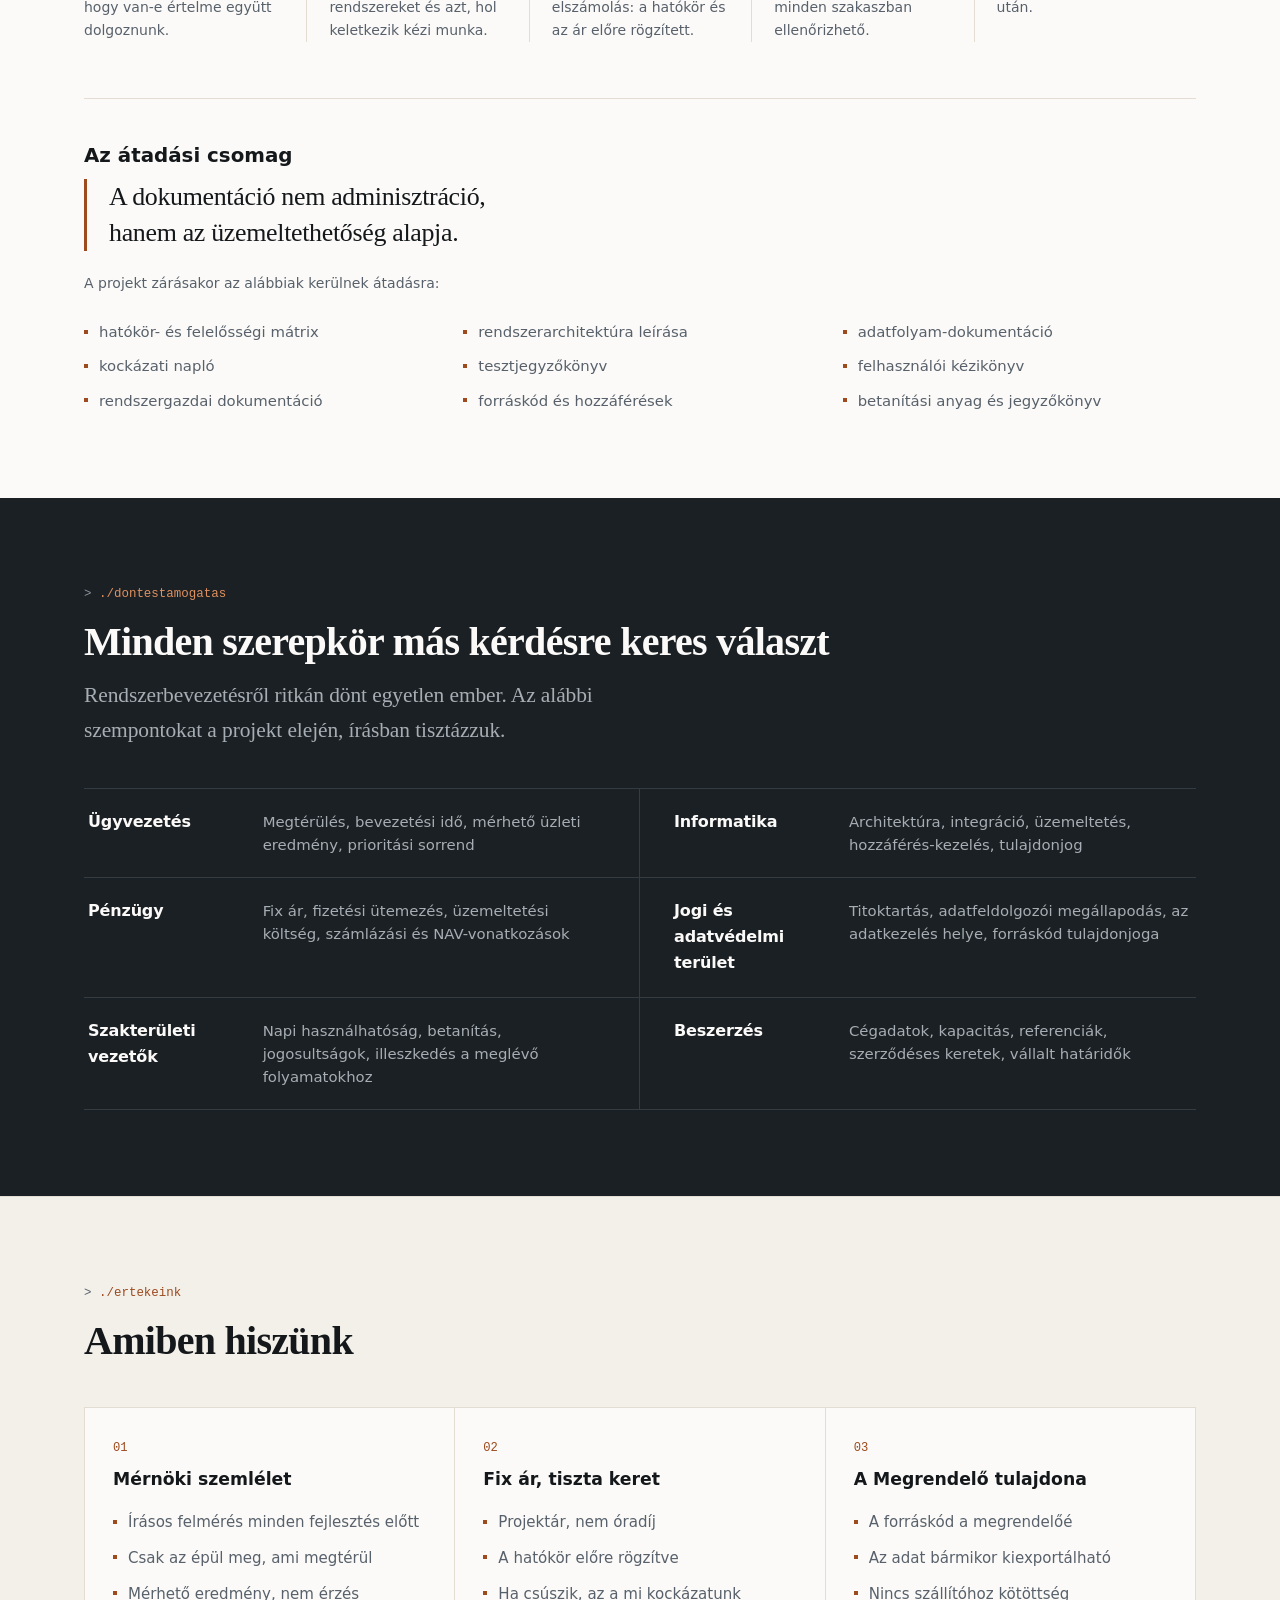
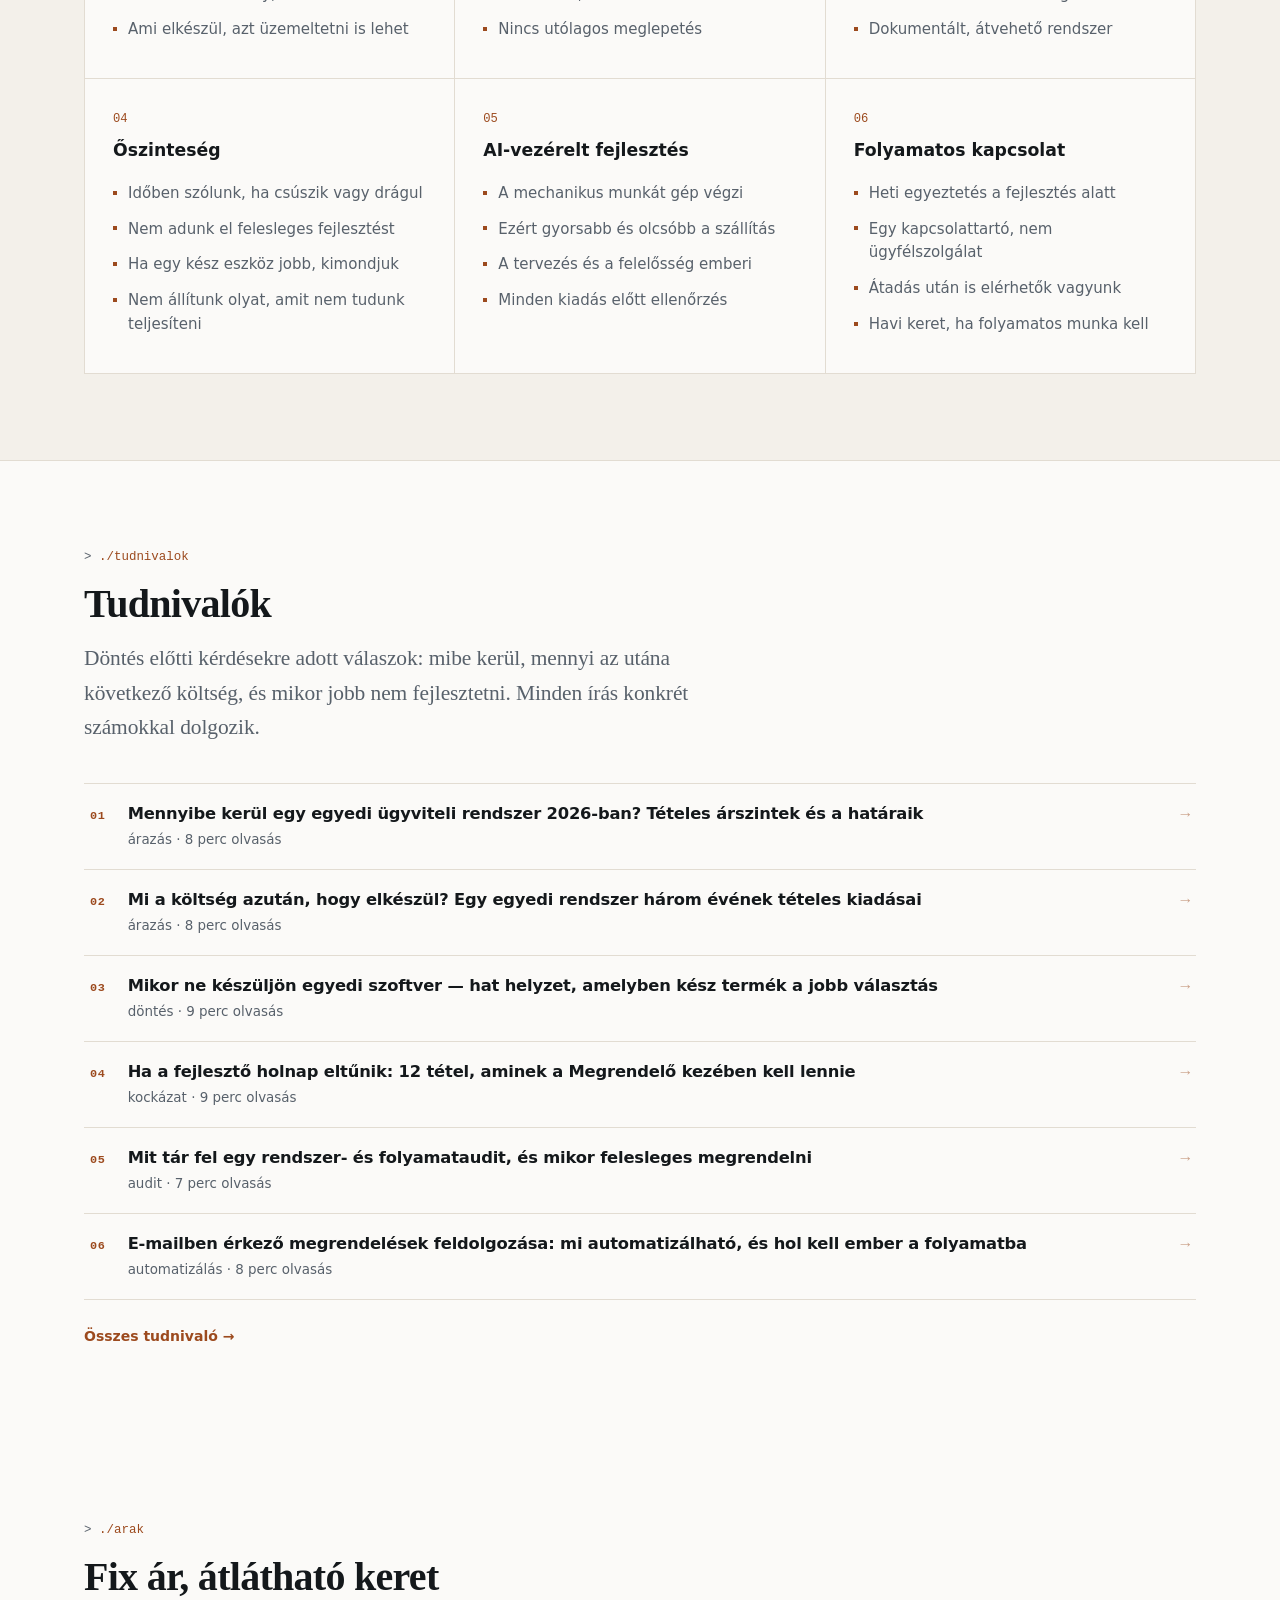
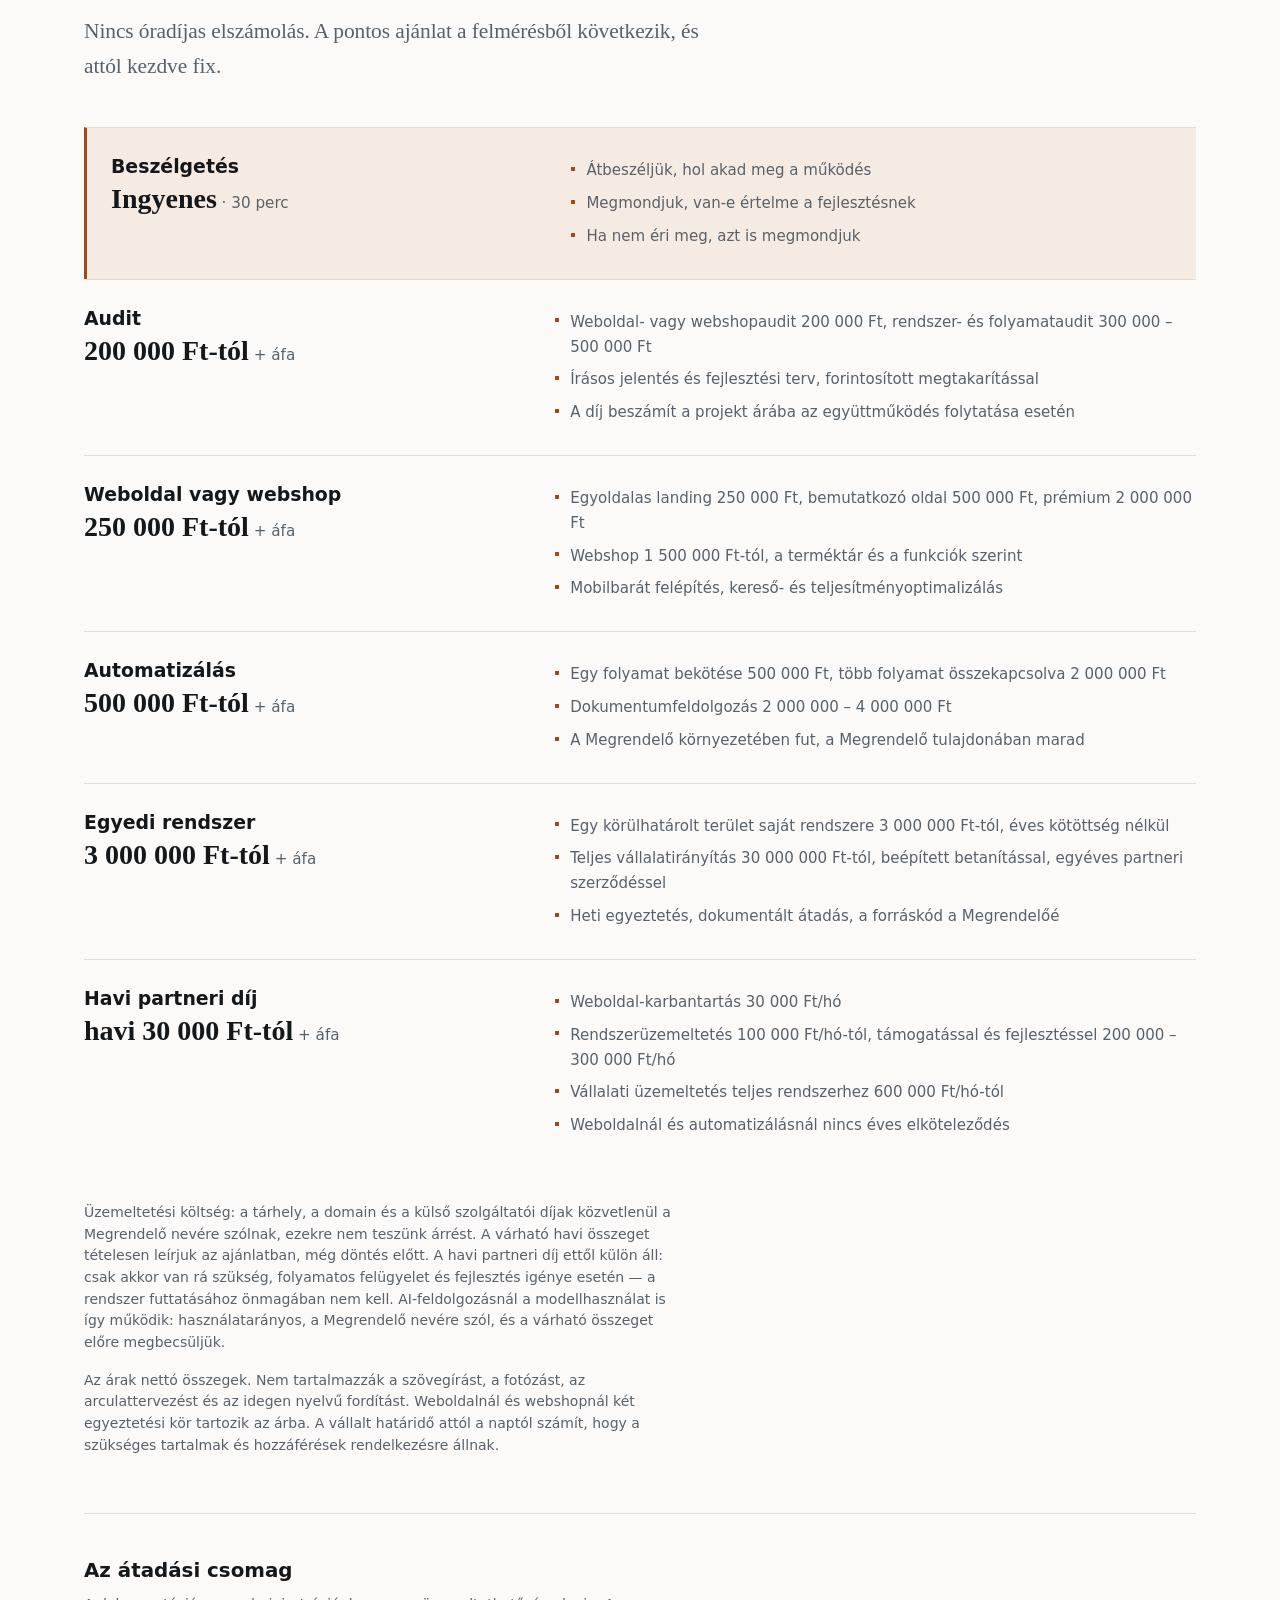
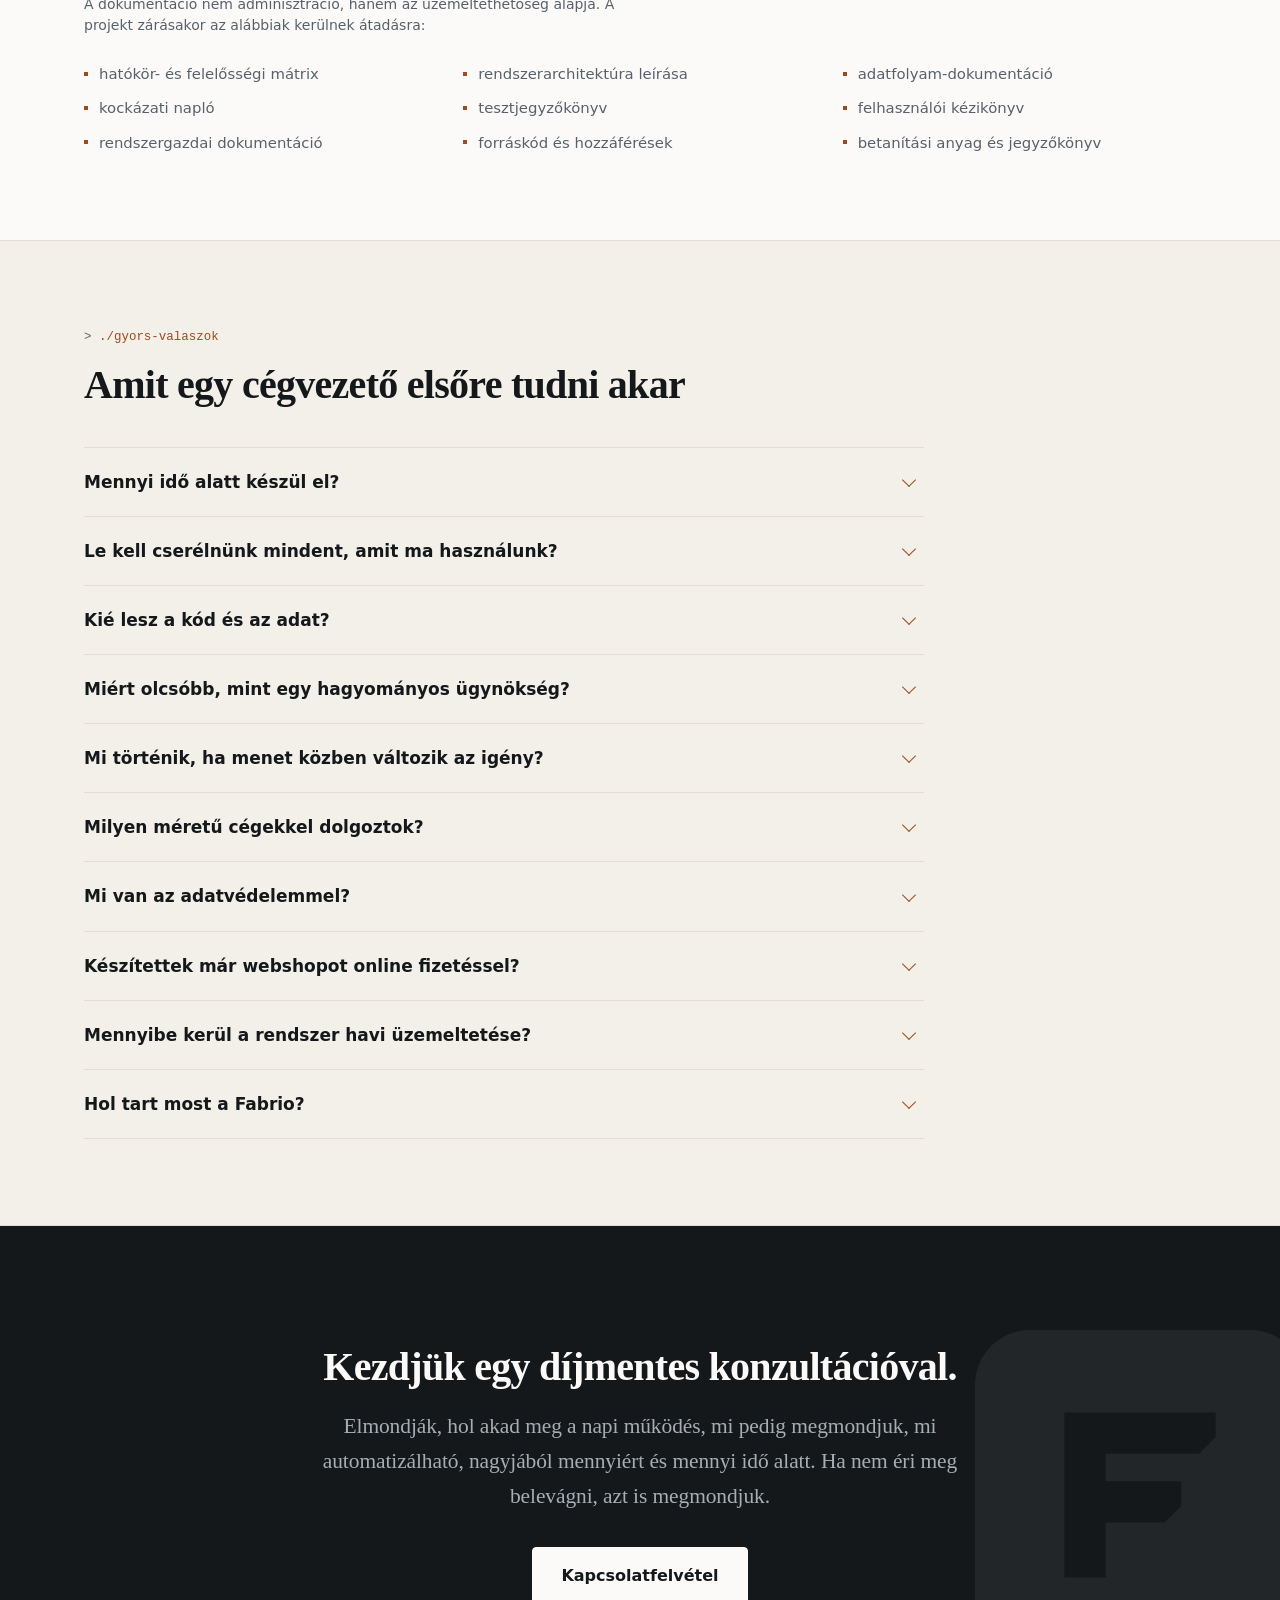
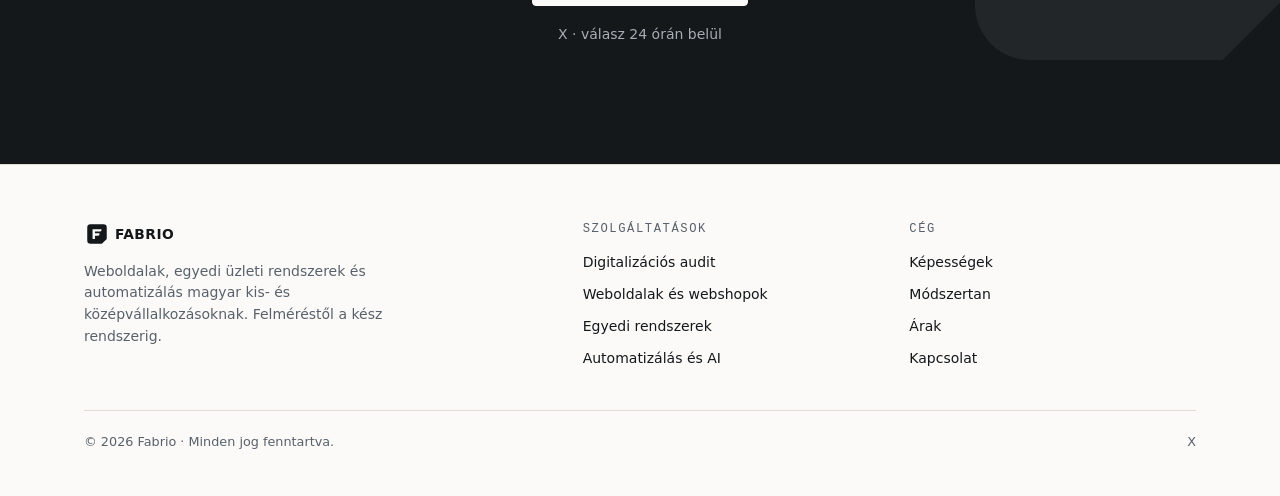
==== commit 58eb95d3: "Szerkezeti es akadalymentessegi javitasok - lablec cimsorok h4 -> h3 (h2 utan h4 kihagyott egy szint" ====
--- a/index.html
+++ b/index.html
@@ -209,7 +209,7 @@
 
 footer{border-top:1px solid var(--line);padding:56px 0 44px;font-size:.875rem;color:var(--slate)}
 .footgrid{display:grid;grid-template-columns:1.6fr 1fr 1fr;gap:40px}
-.footgrid h4{font-size:.76rem;font-family:var(--mono);text-transform:uppercase;letter-spacing:.13em;color:var(--slate);font-weight:500;margin-bottom:14px}
+.footgrid h3{font-size:.76rem;font-family:var(--mono);text-transform:uppercase;letter-spacing:.13em;color:var(--slate);font-weight:500;margin-bottom:14px}
 .footgrid nav{display:flex;flex-direction:column;gap:9px}
 .footgrid a{color:var(--ink);text-decoration:none;font-weight:500}
 .footgrid a:hover{color:var(--copper)}
@@ -1085,7 +1085,7 @@
         <p class="sm" style="max-width:40ch">Weboldalak, egyedi üzleti rendszerek és automatizálás magyar kis- és középvállalkozásoknak. Felméréstől a kész rendszerig.</p>
       </div>
       <div>
-        <h4>Szolgáltatások</h4>
+        <h3>Szolgáltatások</h3>
         <nav>
           <a href="#szolgaltatasok">Digitalizációs audit</a>
           <a href="#szolgaltatasok">Weboldalak és webshopok</a>
@@ -1094,7 +1094,7 @@
         </nav>
       </div>
       <div>
-        <h4>Cég</h4>
+        <h3>Cég</h3>
         <nav>
           <a href="#kepessegek">Képességek</a>
           <a href="#folyamat">Módszertan</a>
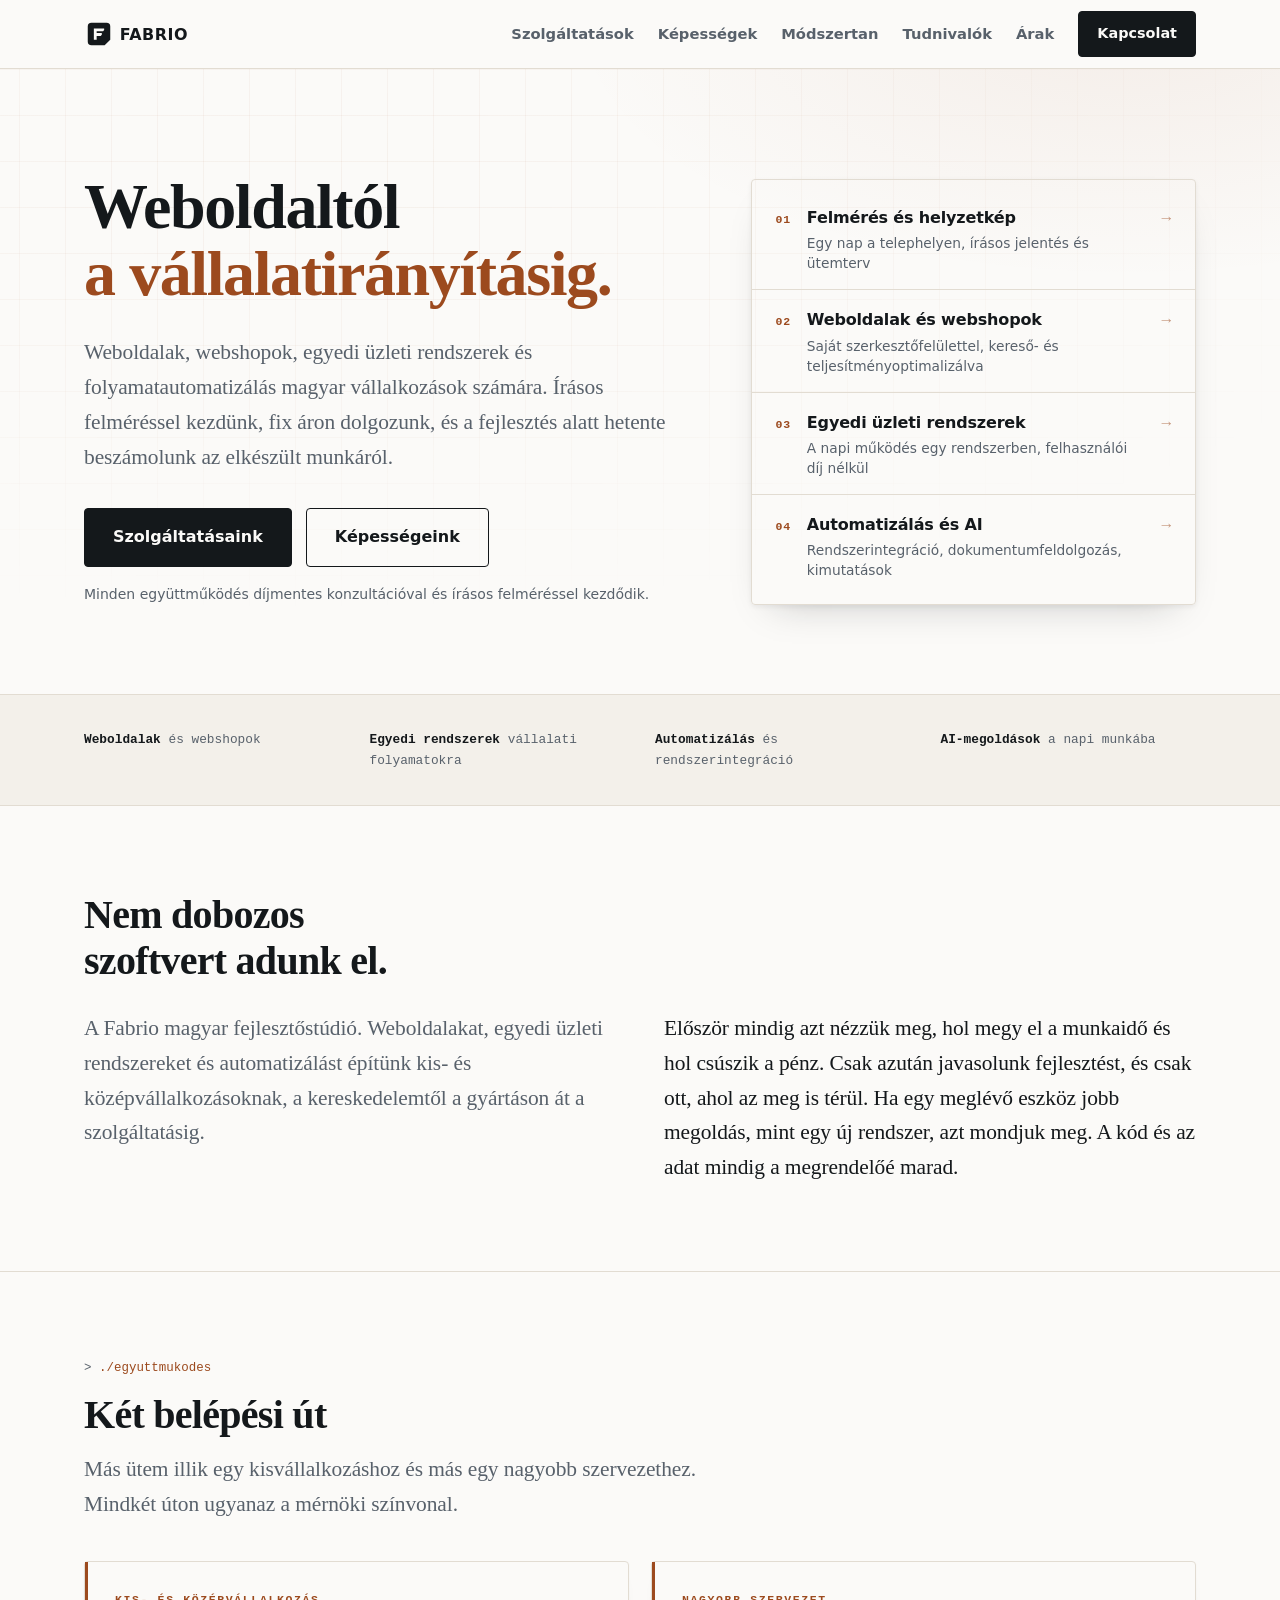
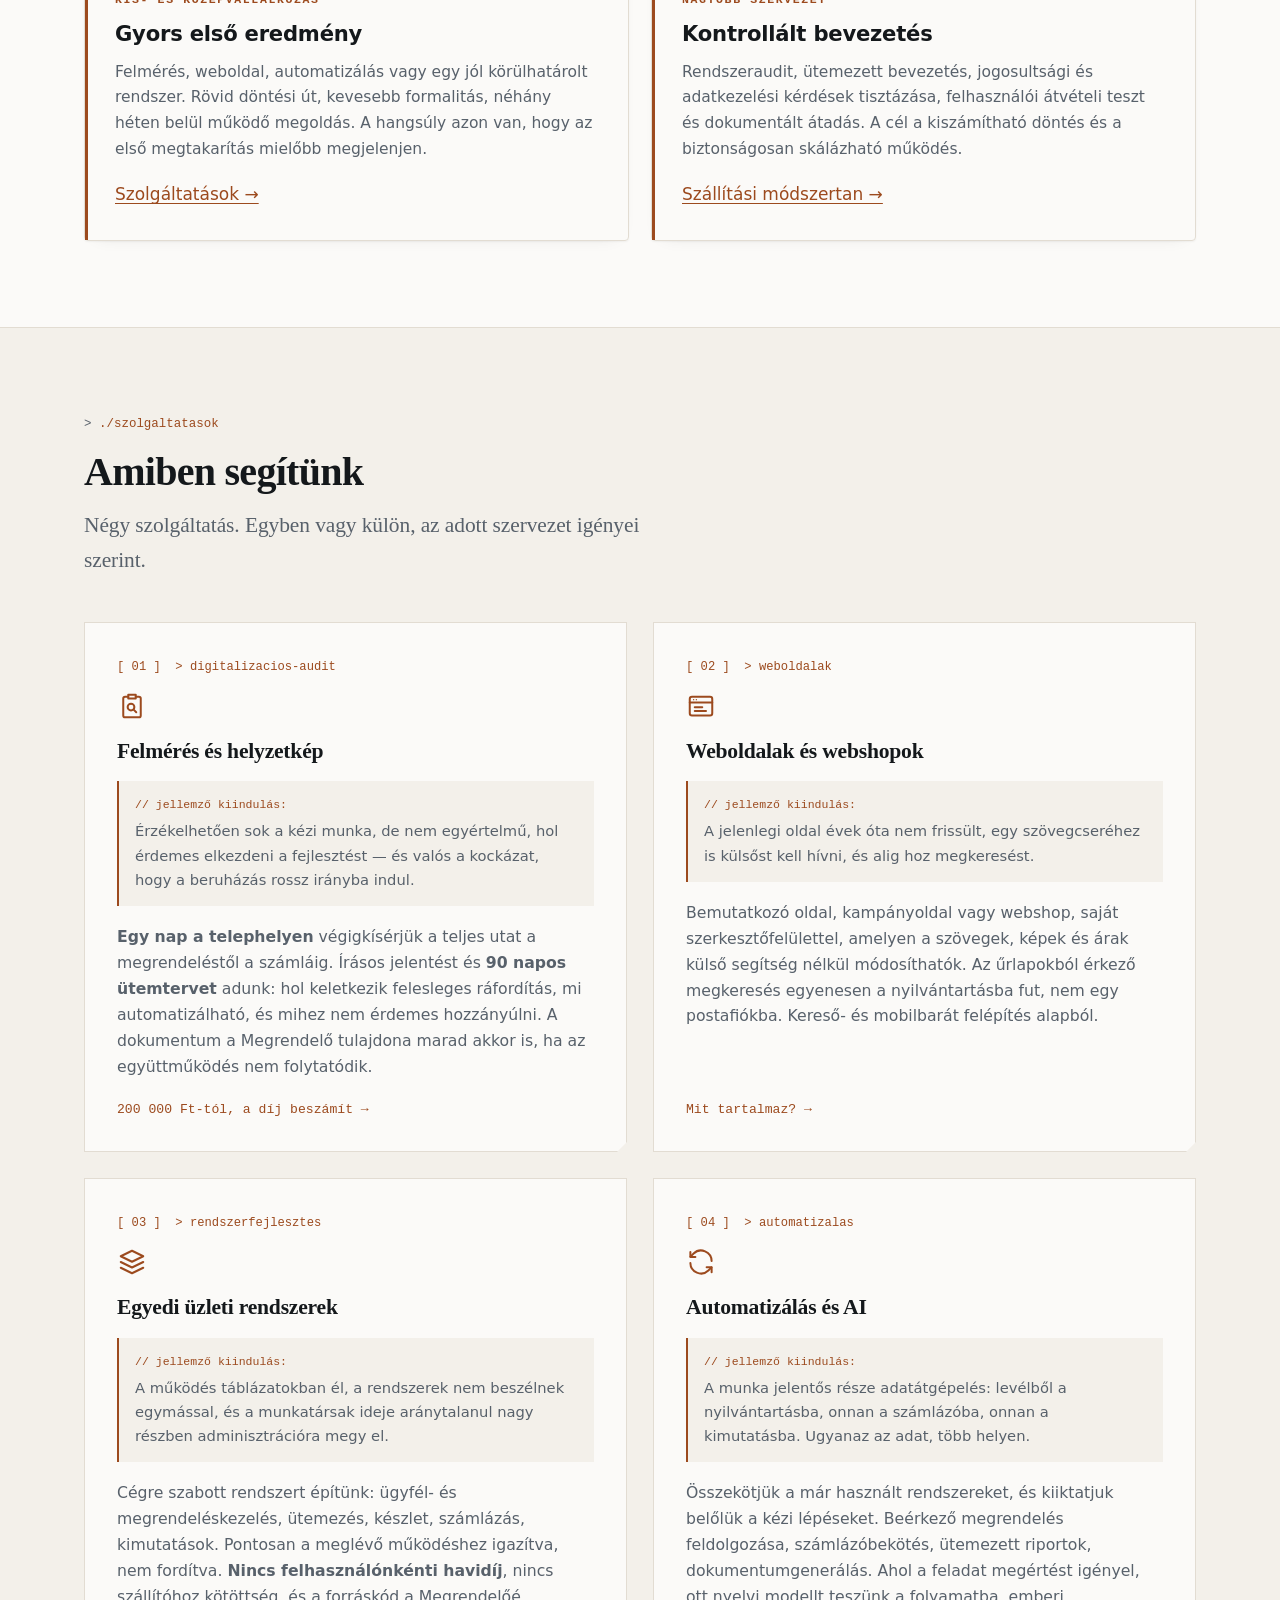
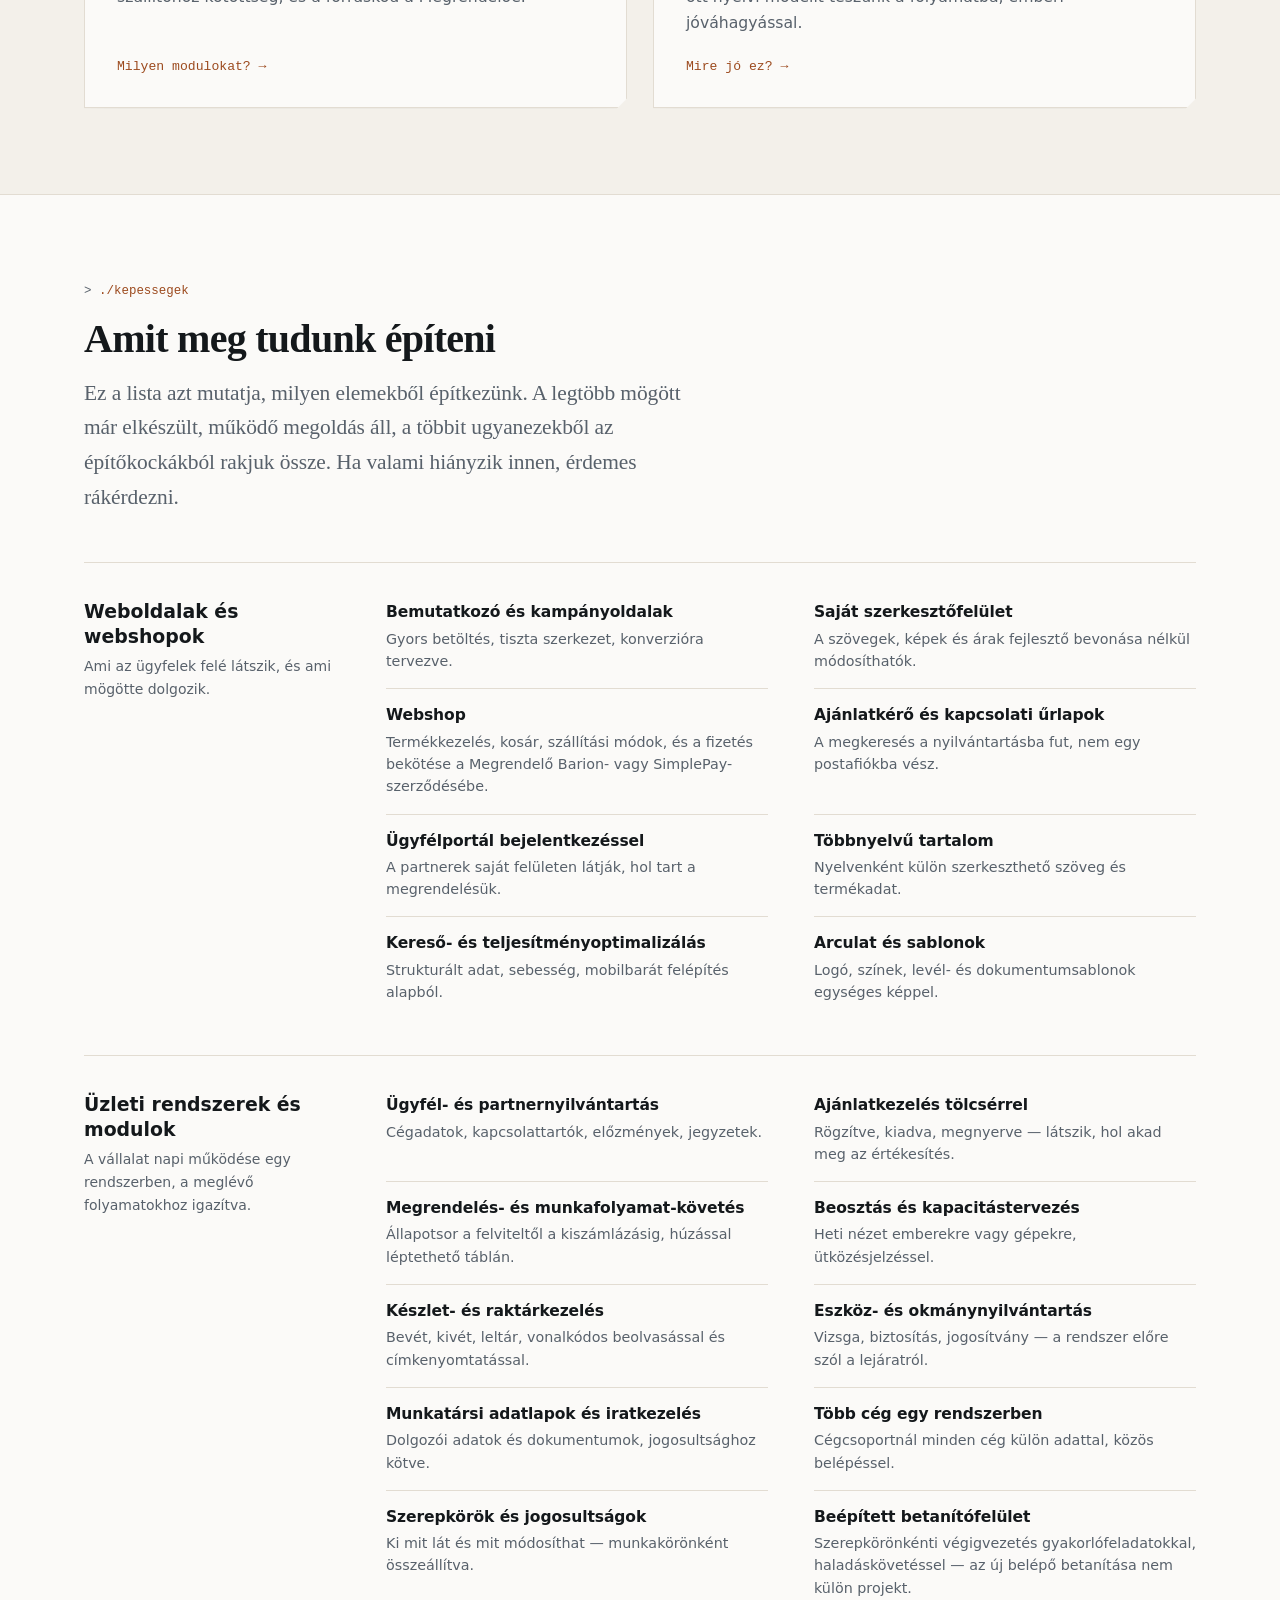
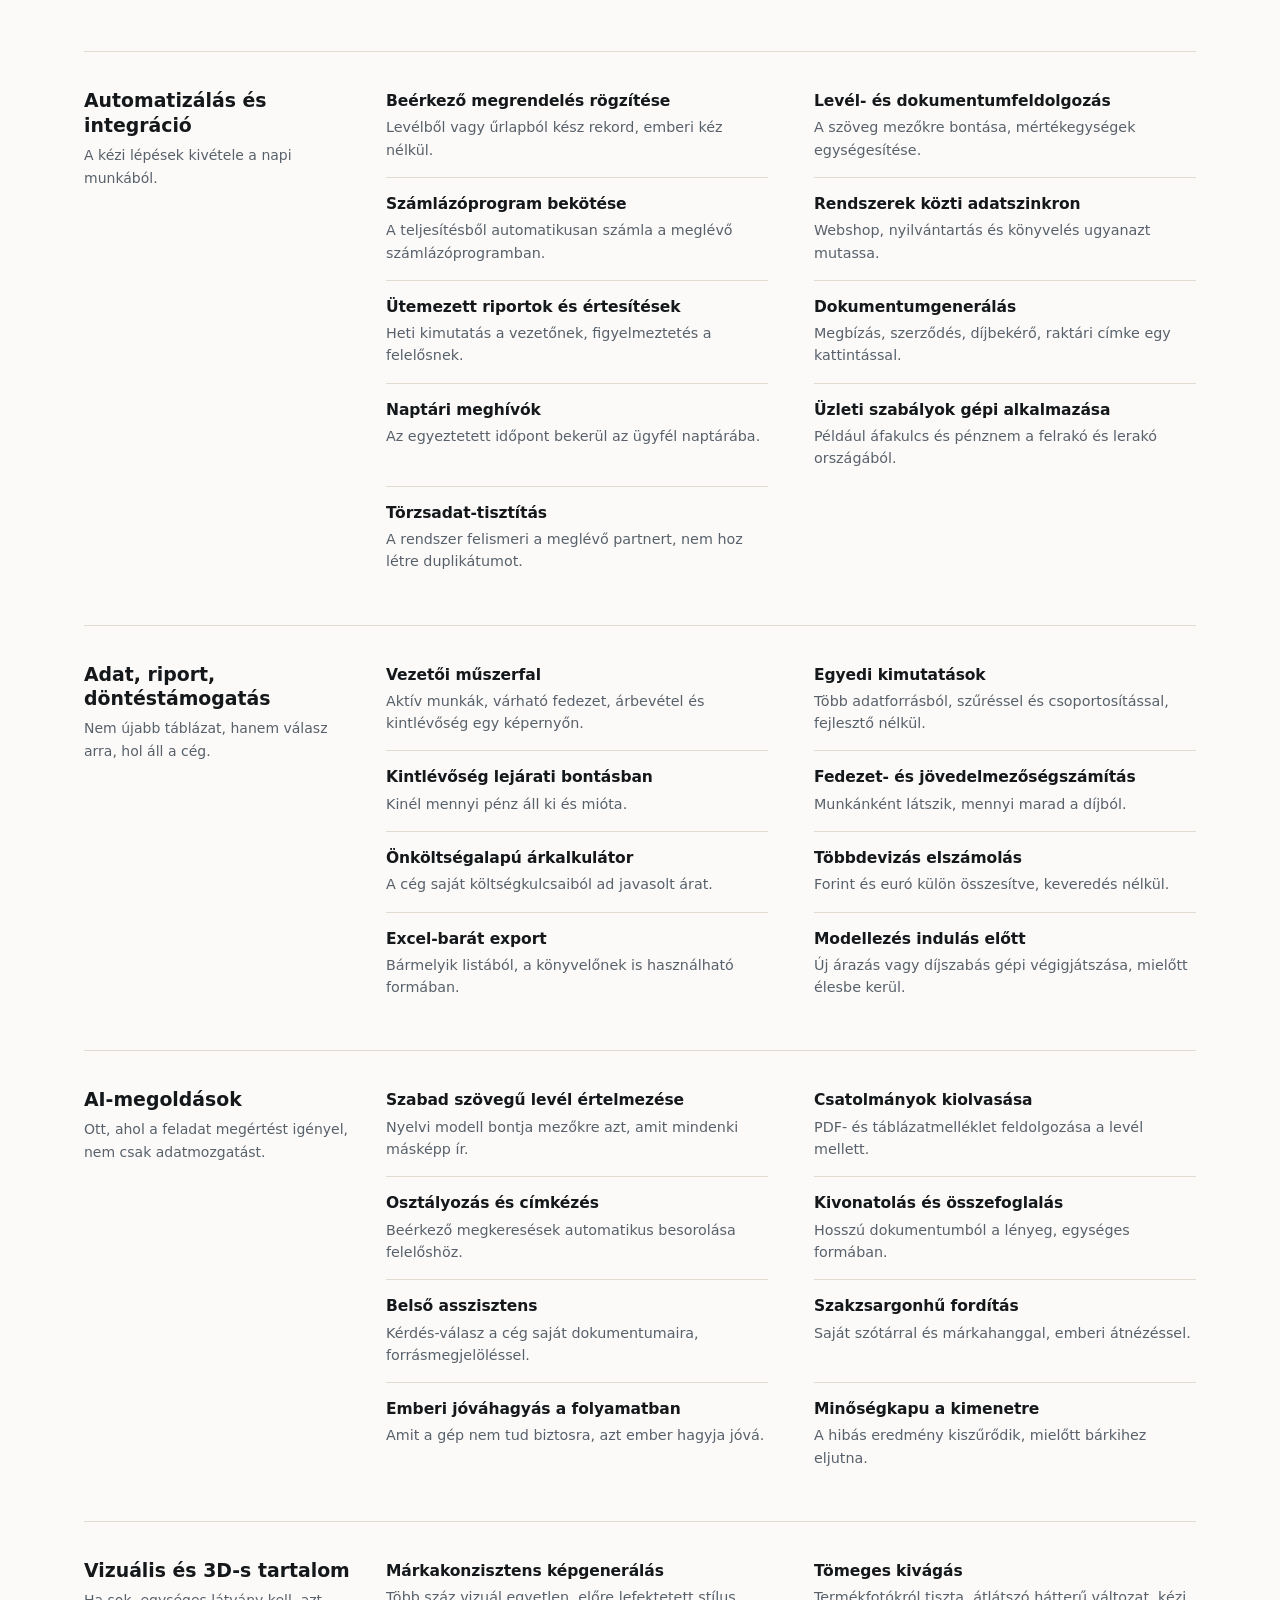
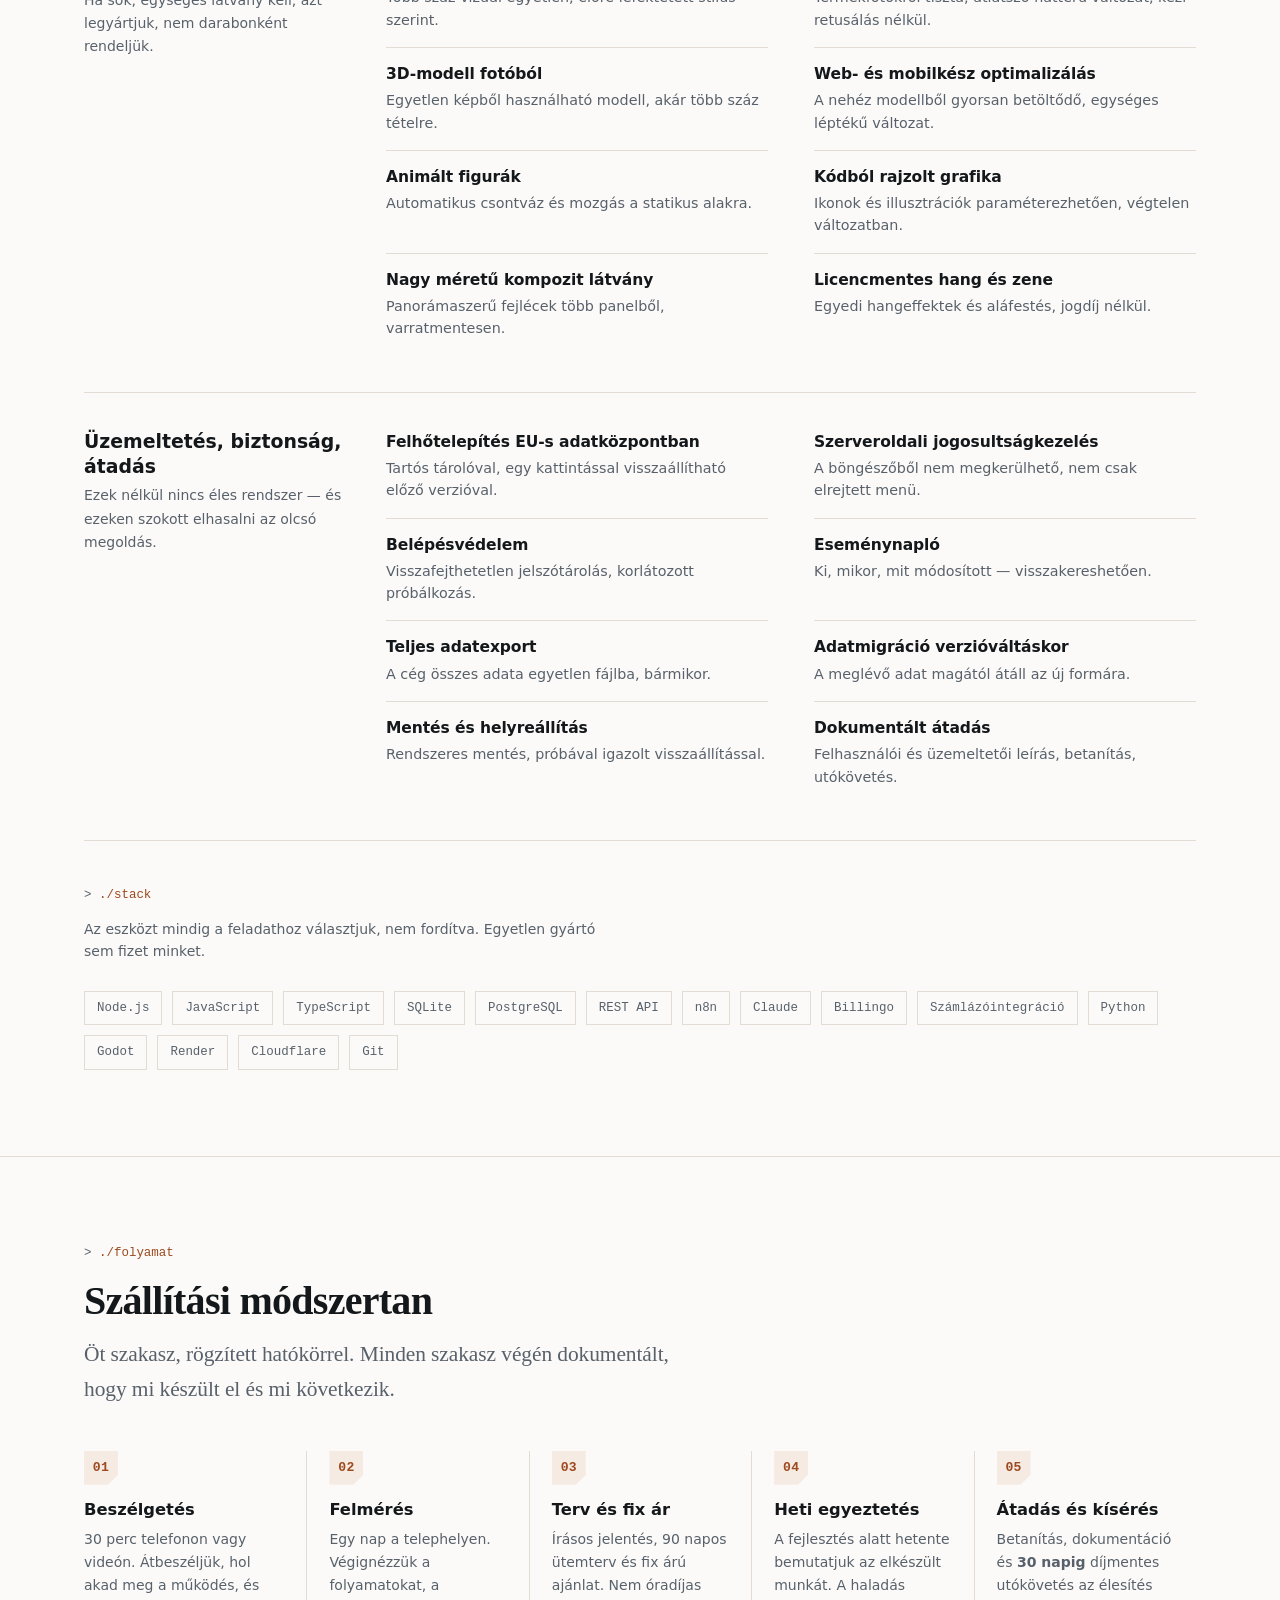
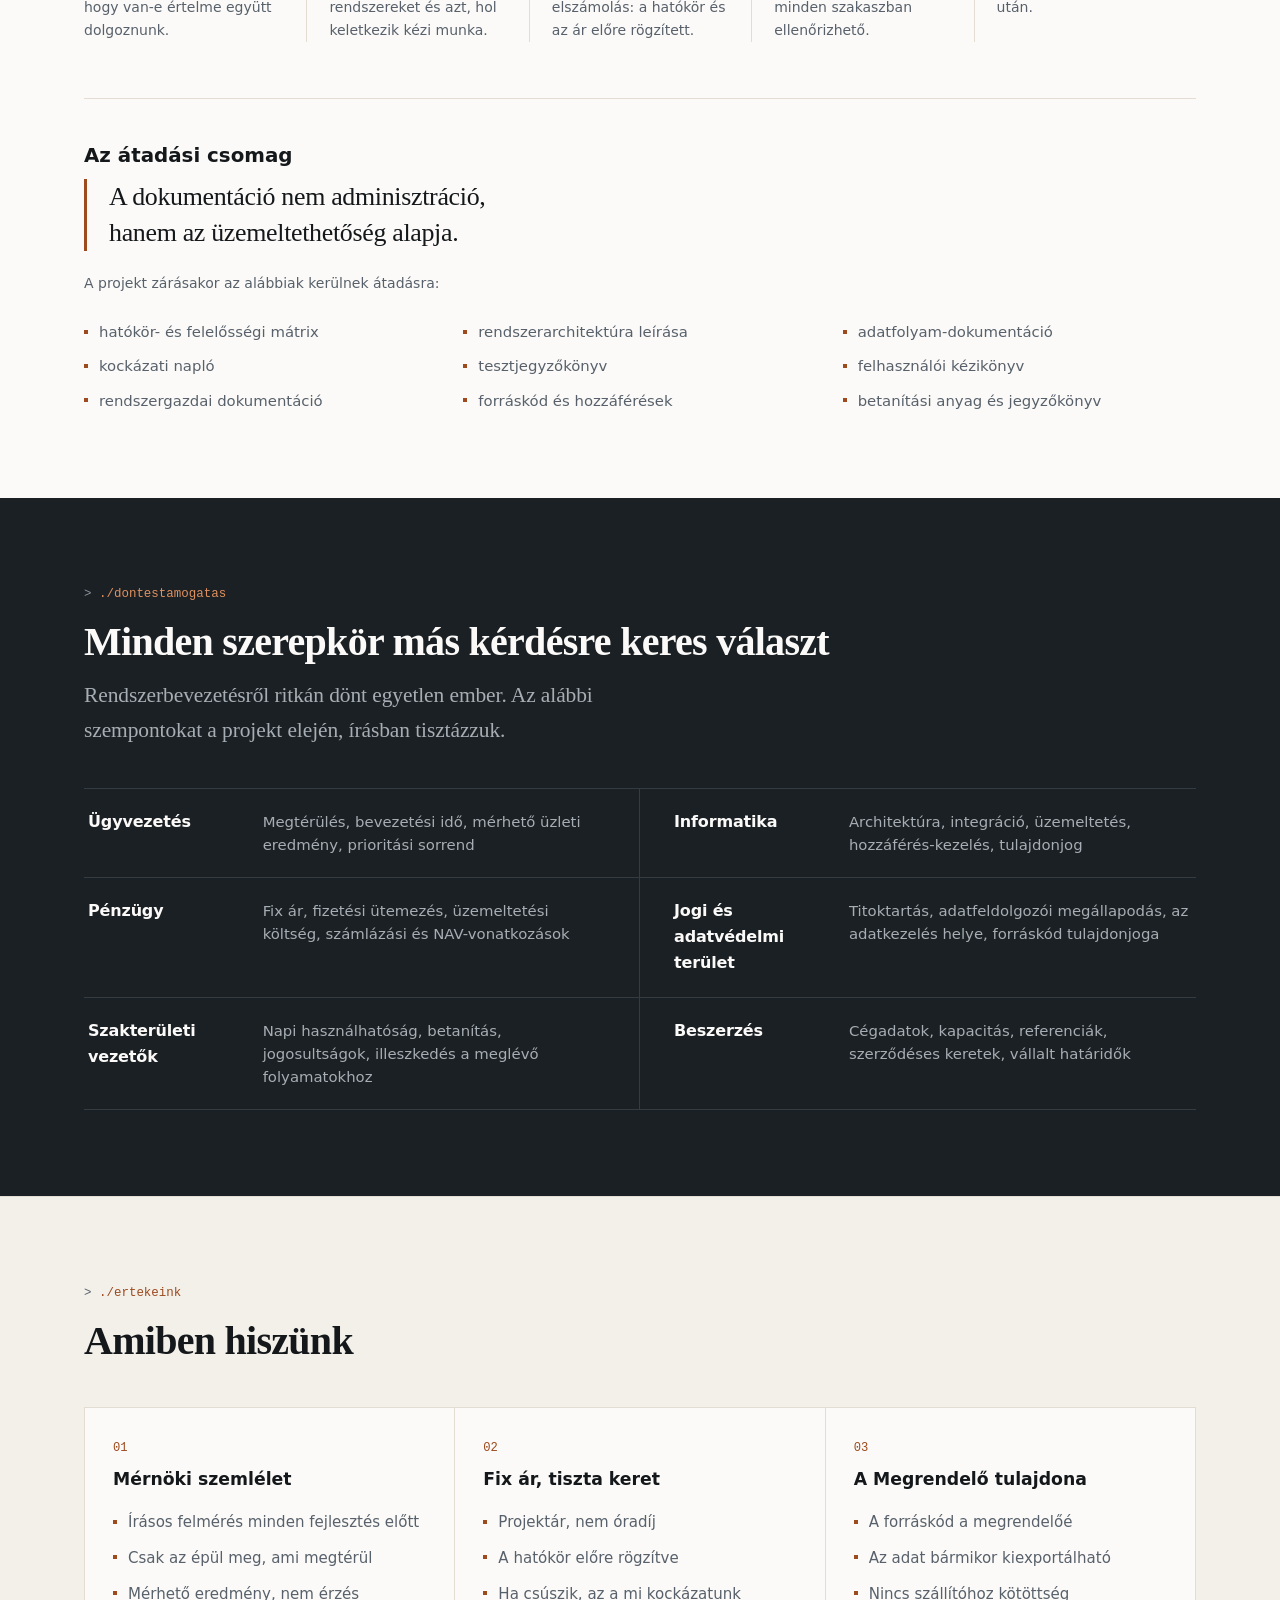
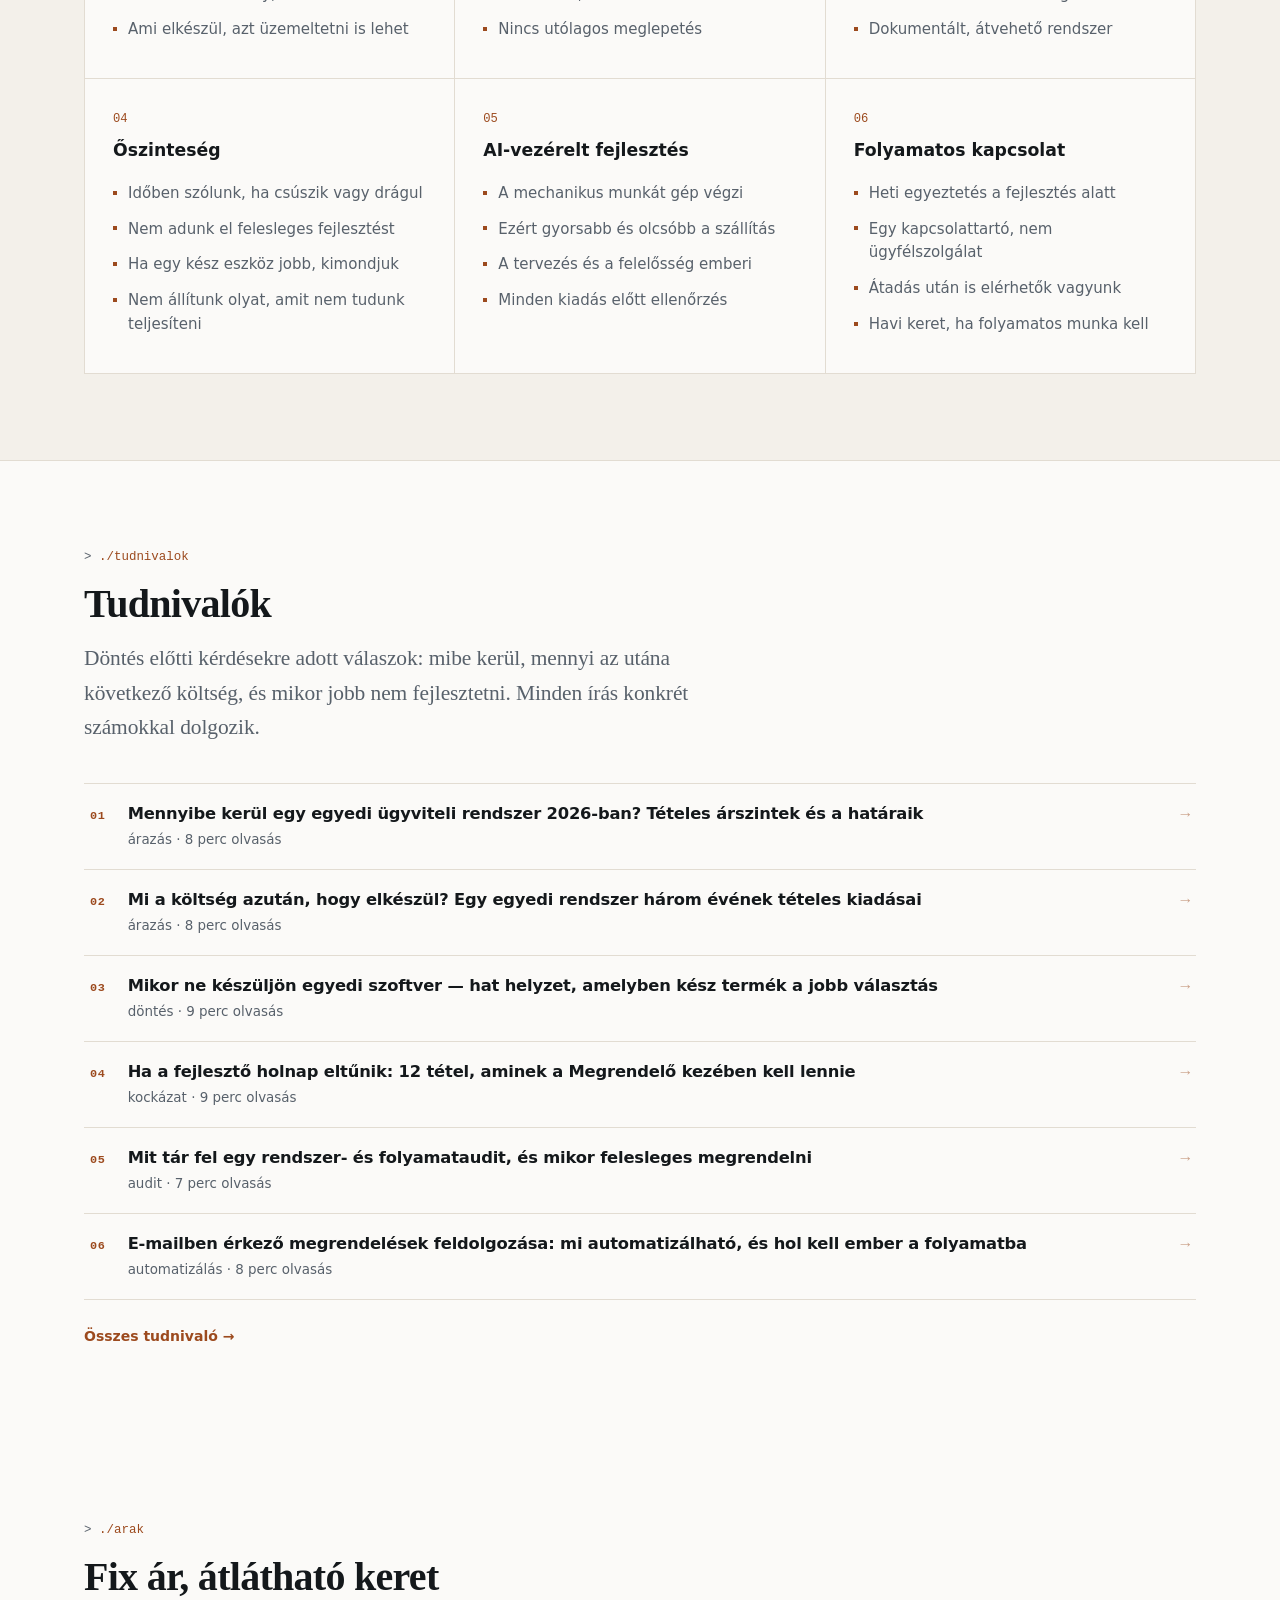
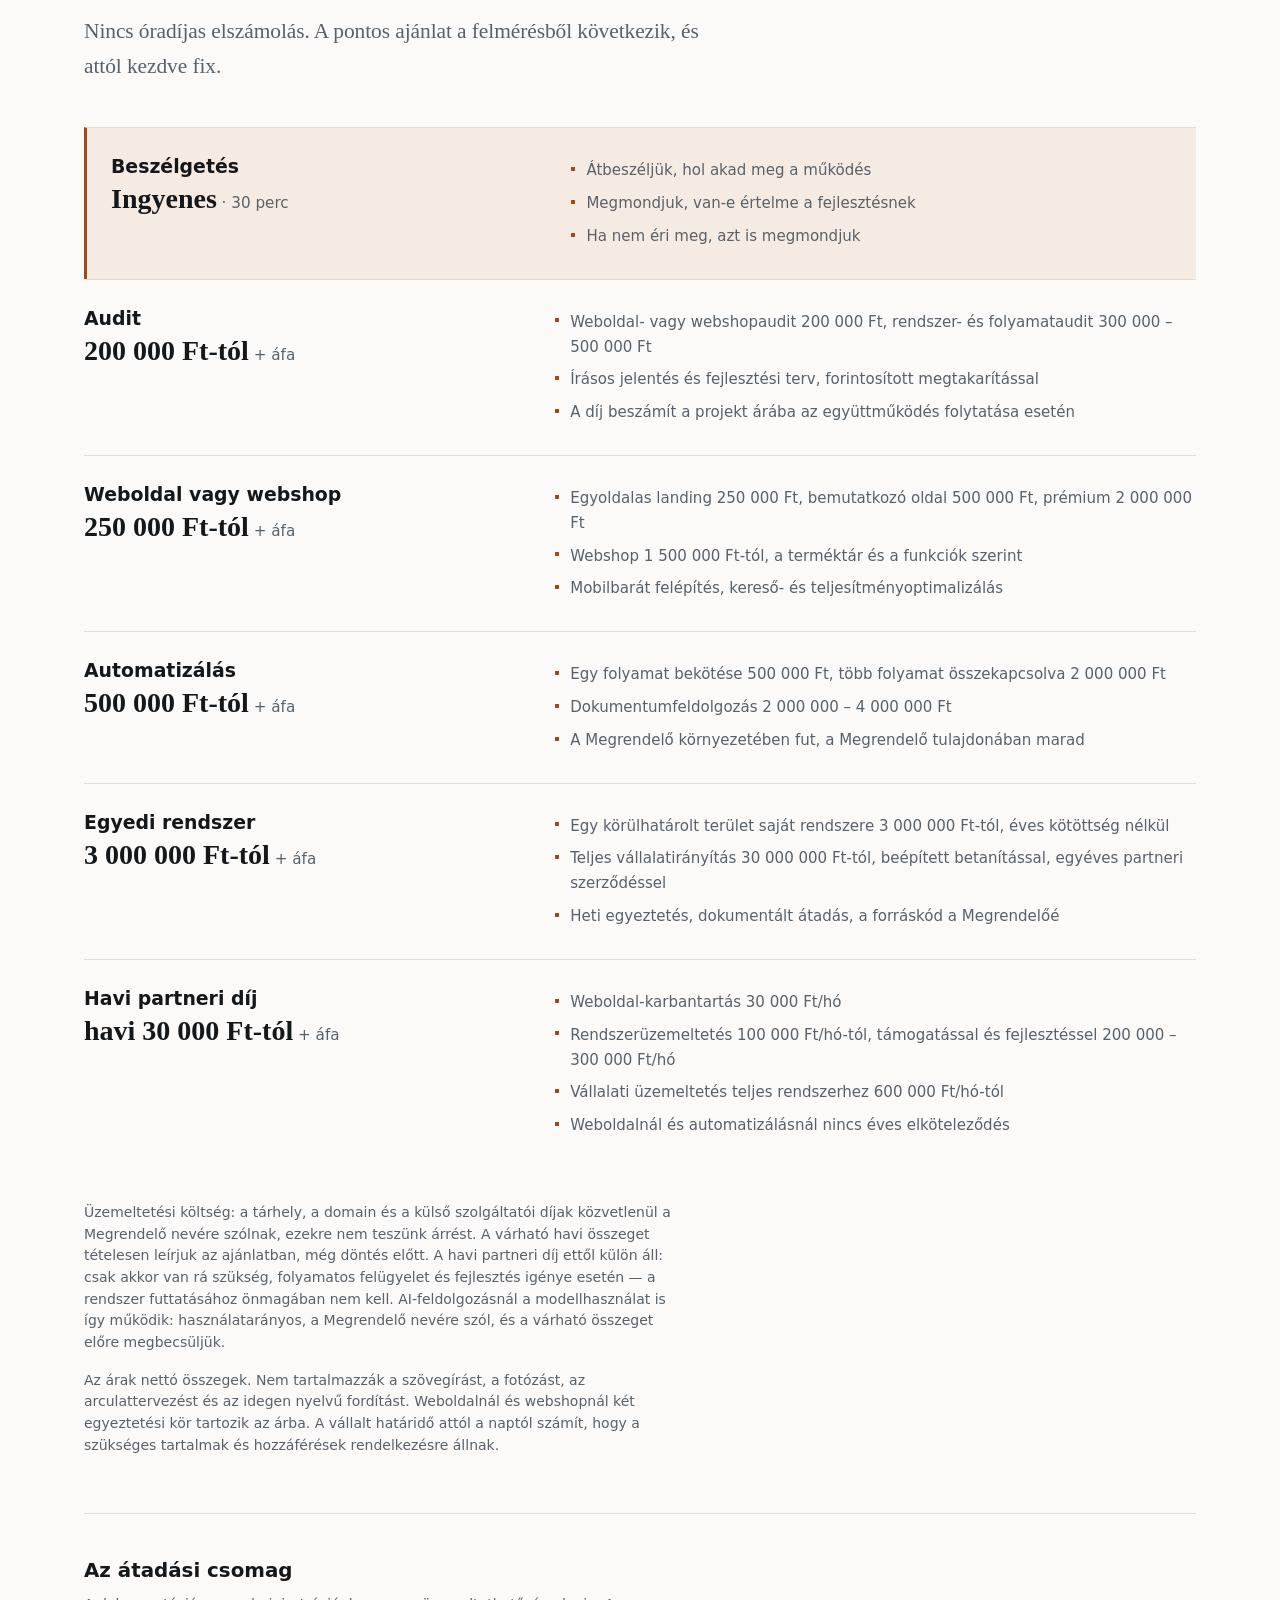
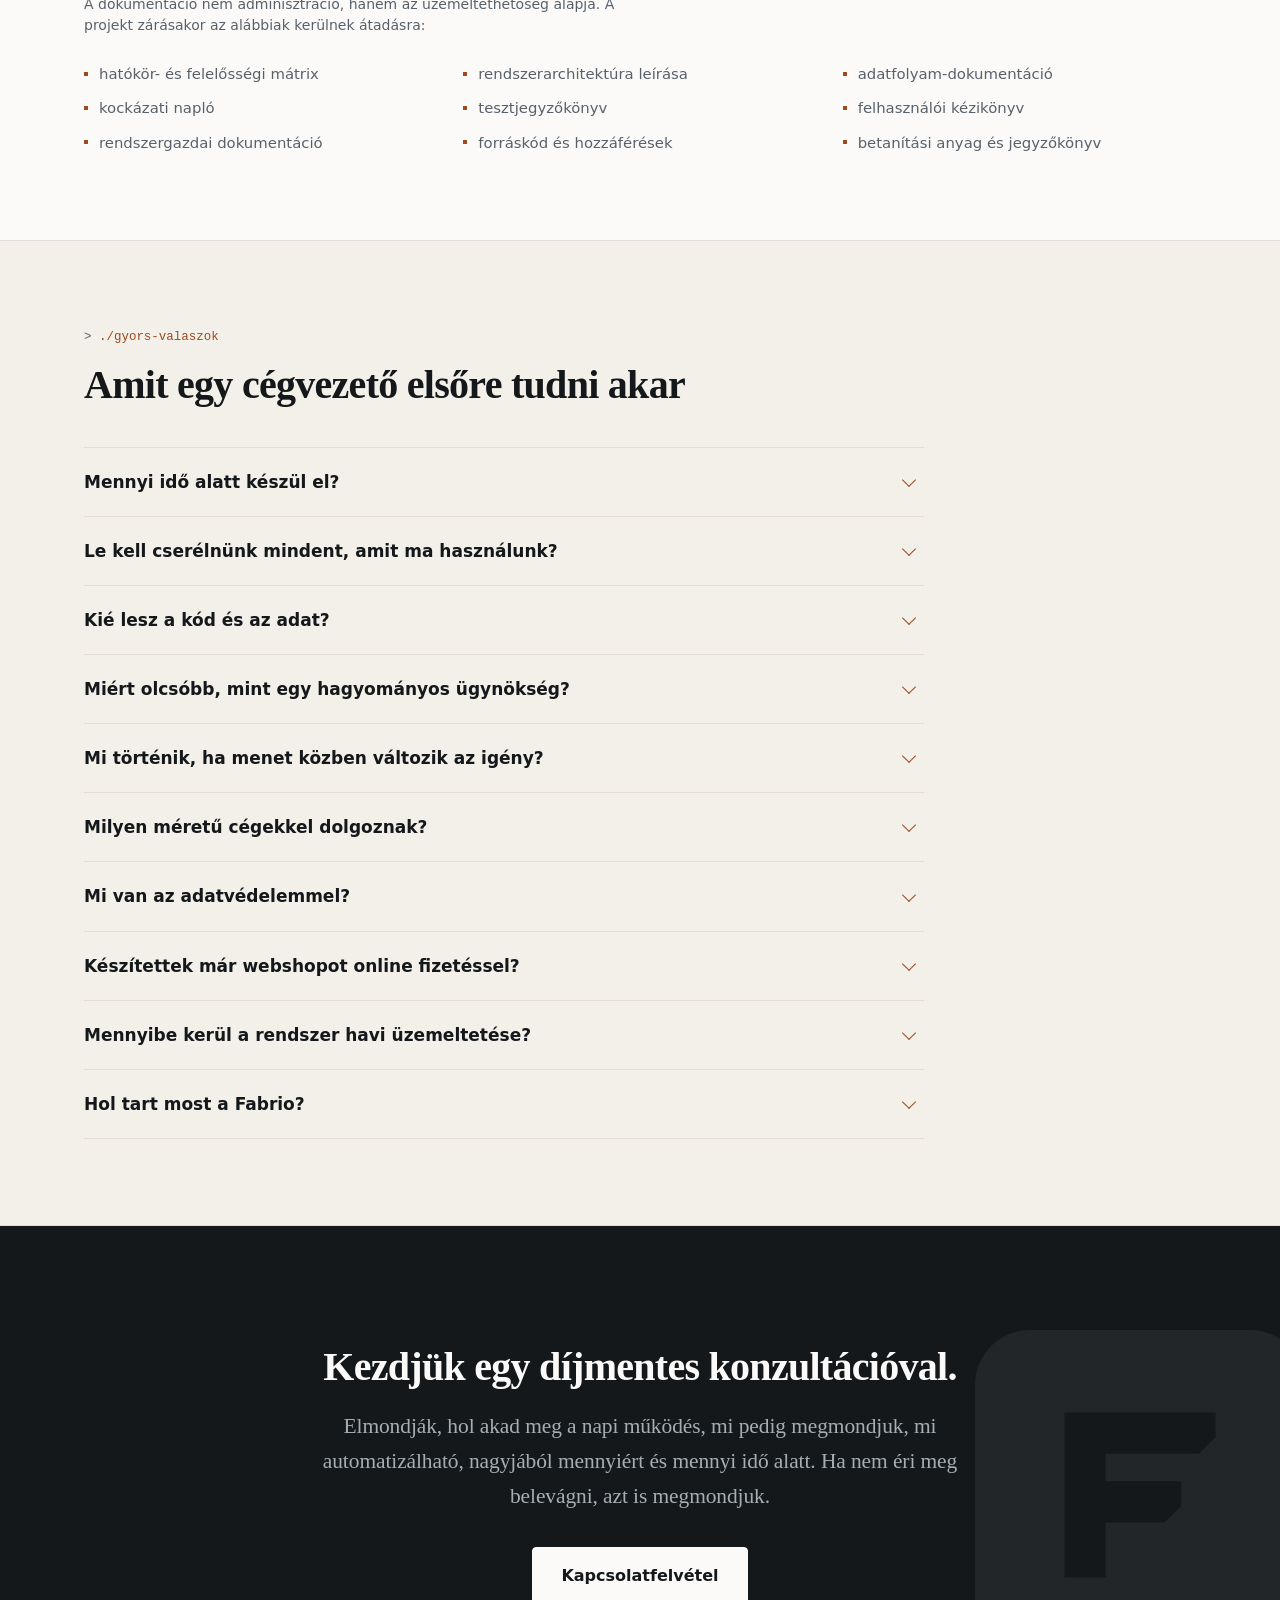
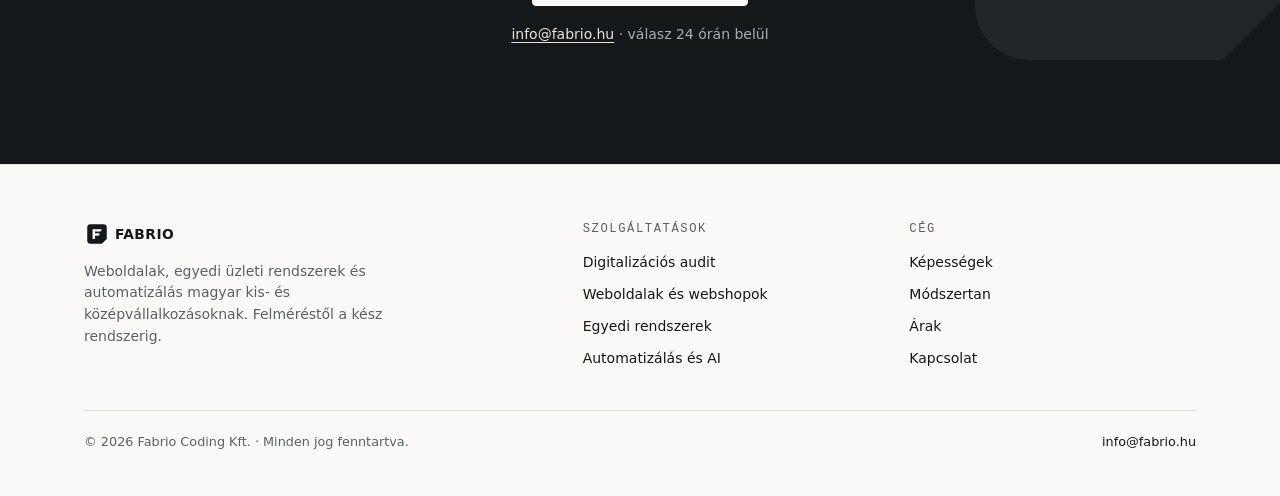
==== commit a5cffb81: "Ceges e-mail cim a lapon, halott CTA javitva - info@fabrio.hu bekotve: hero alatti zaro CTA (mailto " ====
--- a/index.html
+++ b/index.html
@@ -214,6 +214,11 @@
 .footgrid a{color:var(--ink);text-decoration:none;font-weight:500}
 .footgrid a:hover{color:var(--copper)}
 .copy{margin-top:40px;padding-top:20px;border-top:1px solid var(--line);font-size:.8rem;display:flex;justify-content:space-between;gap:20px;flex-wrap:wrap}
+.copy a{color:var(--ink);text-decoration:none;font-weight:500}
+.copy a:hover{color:var(--copper)}
+/* A sotet savban a cim a fo konverzios elem: teljes kontraszt, lathato link-jelzes. */
+.dark .cim a{color:#E8E4DE;text-decoration:underline;text-underline-offset:3px;text-decoration-thickness:1px}
+.dark .cim a:hover{color:#E0905F}
 @media(max-width:800px){.footgrid{grid-template-columns:1fr;gap:28px}}
 
 /* Mobilon a nagy szekcio-terkozok ures savokat hagynanak. */
@@ -1049,7 +1054,7 @@
       <details class="rv"><summary>Kié lesz a kód és az adat?</summary><div class="ans">Mindkettő a megrendelőé. A forráskódot átadjuk, nem licencbe adjuk. Az adat bármikor kiexportálható. A szerződés egyetlen pontja sem akadályozza a továbblépést.</div></details>
       <details class="rv"><summary>Miért olcsóbb, mint egy hagyományos ügynökség?</summary><div class="ans">Mert AI-vezérelt fejlesztéssel dolgozunk: a mechanikus munka nagy részét gép végzi, a tervezés és az ellenőrzés marad emberi feladat. Ehhez jön, hogy nincs többszintű projektmenedzsment, amelynek költségét tovább kellene hárítanunk. A módszer határait is elmondjuk: nem vállalunk éjjel-nappali ügyeletet, és egyszerre kevés projekten dolgozunk mélyen.</div></details>
       <details class="rv"><summary>Mi történik, ha menet közben változik az igény?</summary><div class="ans">A heti egyeztetés pont ezért van. A kisebb módosítások beleférnek a keretbe, a nagyobb bővítést külön ajánlatban rögzítjük, mielőtt bármi elkészülne. Nem az a célunk, hogy pluszmunkát számlázzunk, hanem hogy a végén használható rendszer legyen.</div></details>
-      <details class="rv"><summary>Milyen méretű cégekkel dolgoztok?</summary><div class="ans">Elsősorban kis- és középvállalkozásokkal, jellemzően 5 és 100 fő között. Nagyvállalati bevezetésben, többcsapatos programokban nem utazunk. Ha ilyen igény merül fel, azt az első egyeztetésen jelezzük.</div></details>
+      <details class="rv"><summary>Milyen méretű cégekkel dolgoznak?</summary><div class="ans">Elsősorban kis- és középvállalkozásokkal, jellemzően 5 és 100 fő között. Nagyvállalati bevezetésben, többcsapatos programokban nem utazunk. Ha ilyen igény merül fel, azt az első egyeztetésen jelezzük.</div></details>
       <details class="rv"><summary>Mi van az adatvédelemmel?</summary><div class="ans">A projekt elején rögzítjük, milyen adatot kezelünk, hol tárolódik és ki fér hozzá. Titoktartási és adatfeldolgozói megállapodást kötünk. A rendszerek EU-s adatközpontban (Frankfurt) futnak. Formális tanúsítványunk nincs, és nem is állítjuk, hogy volna. Csak olyan vállalást írunk le, amit teljesíteni is tudunk.</div></details>
       <details class="rv"><summary>Készítettek már webshopot online fizetéssel?</summary><div class="ans">Élő webshop-referenciánk még nincs, ezt előre megmondjuk. A fizetést a Megrendelő Barion- vagy SimplePay-szerződésére kötjük be: a pénzforgalom és az ügyfélhitelesítés a szolgáltatónál marad, nálunk a termékek, a kosár és a szállítás. A bekötést előbb próbakörnyezetben mutatjuk meg működés közben, és és csak írásos jóváhagyás után kerül élesbe.</div></details>
       <details class="rv"><summary>Mennyibe kerül a rendszer havi üzemeltetése?</summary><div class="ans">A futtatás díja a tárhelyszolgáltatónál keletkezik, és közvetlenül a Megrendelő nevére szól — nem rajtunk keresztül számlázódik, és nem teszünk rá árrést. Egy tipikus belső ügyviteli rendszernél ez néhány ezer forint havonta, a pontos összeget az ajánlatban tételesen leírjuk. Ettől külön áll a havi partneri díj, ami csak folyamatos fejlesztés esetén szükséges.</div></details>
@@ -1065,8 +1070,8 @@
   <div class="wrap">
     <h2 style="margin:0 auto">Kezdjük egy díjmentes konzultációval.</h2>
     <p class="lead" style="max-width:62ch">Elmondják, hol akad meg a napi működés, mi pedig megmondjuk, mi automatizálható, nagyjából mennyiért és mennyi idő alatt. Ha nem éri meg belevágni, azt is megmondjuk.</p>
-    <a class="btn" href="#kapcsolat">Kapcsolatfelvétel</a>
-    <p class="sm" style="margin:18px auto 0;color:#A7ADB4">X · válasz 24 órán belül</p>
+    <a class="btn" href="mailto:info@fabrio.hu?subject=Konzult%C3%A1ci%C3%B3%20k%C3%A9r%C3%A9se">Kapcsolatfelvétel</a>
+    <p class="sm cim" style="margin:18px auto 0;color:#A7ADB4"><a href="mailto:info@fabrio.hu">info@fabrio.hu</a> · válasz 24 órán belül</p>
   </div>
 </section>
 
@@ -1104,8 +1109,8 @@
       </div>
     </div>
     <div class="copy">
-      <span>© 2026 Fabrio · Minden jog fenntartva.</span>
-      <span>X</span>
+      <span>© 2026 Fabrio Coding Kft. · Minden jog fenntartva.</span>
+      <span><a href="mailto:info@fabrio.hu">info@fabrio.hu</a></span>
     </div>
   </div>
 </footer>
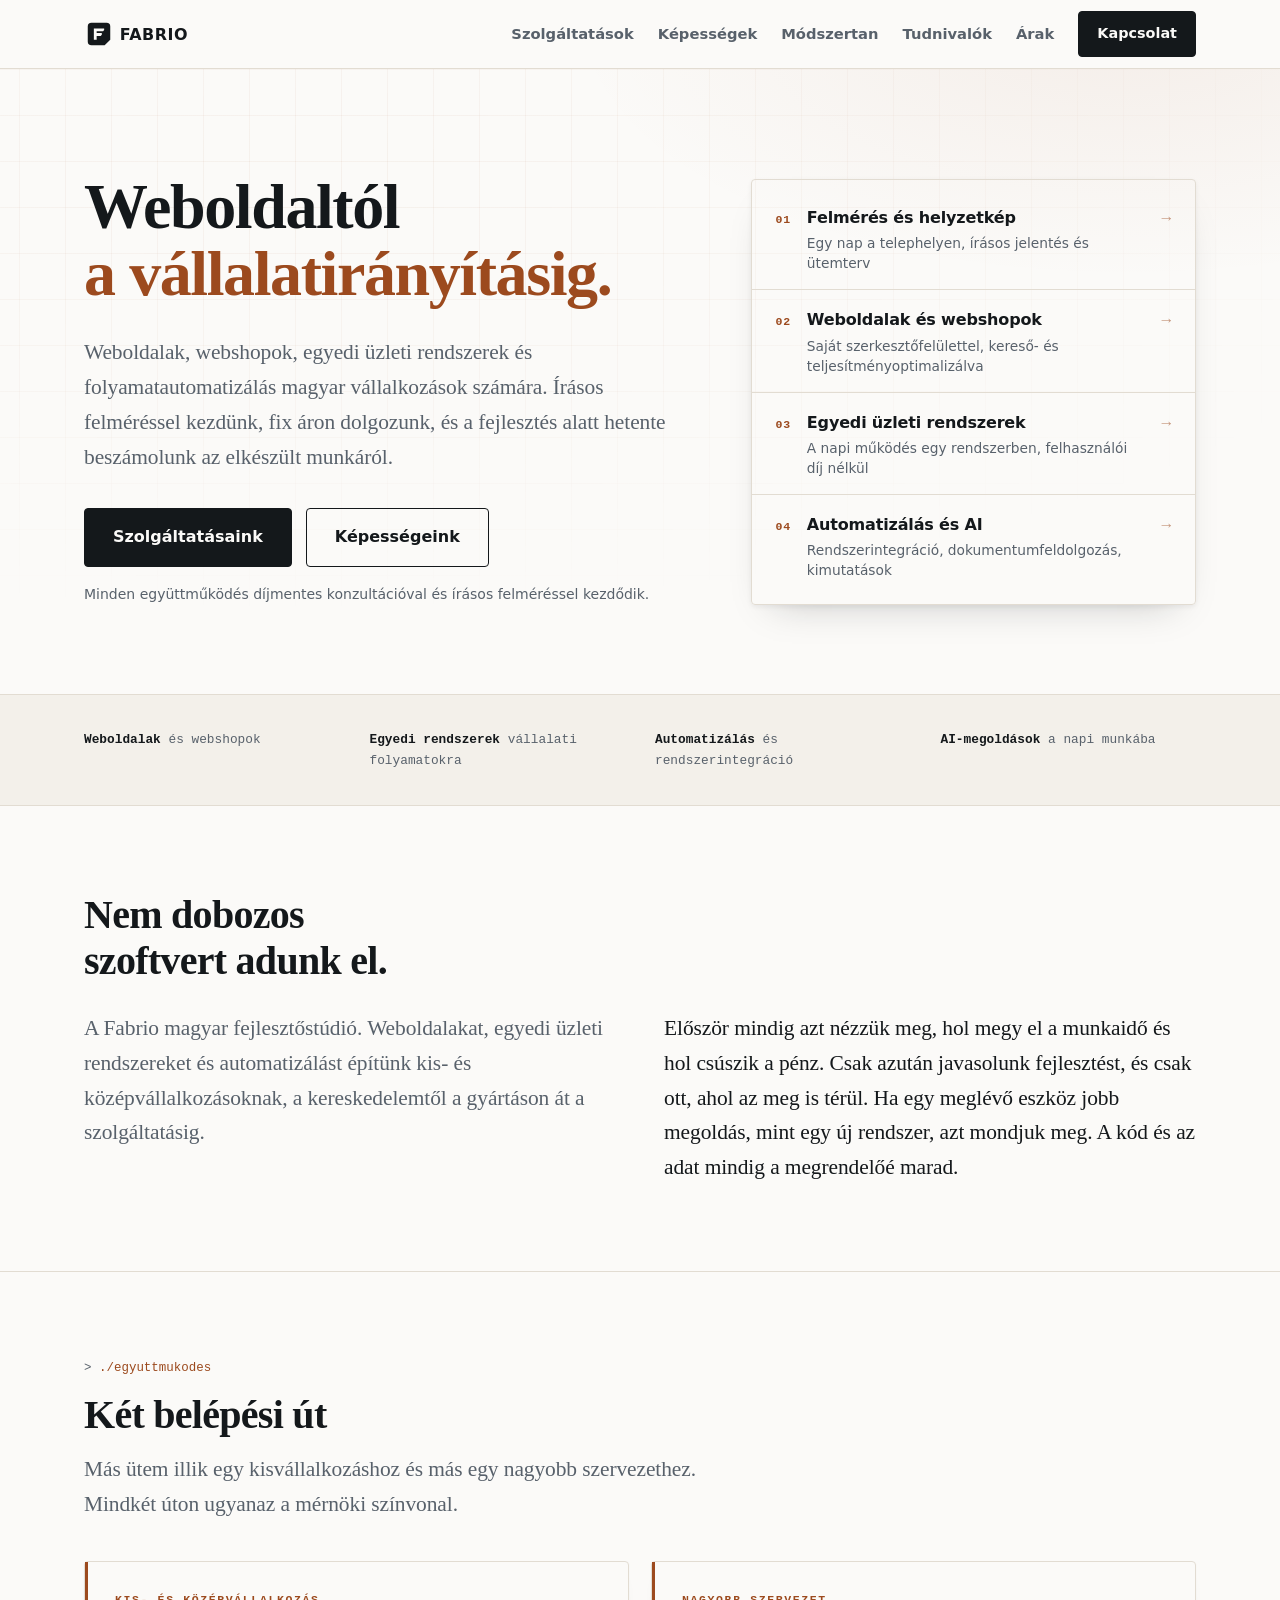
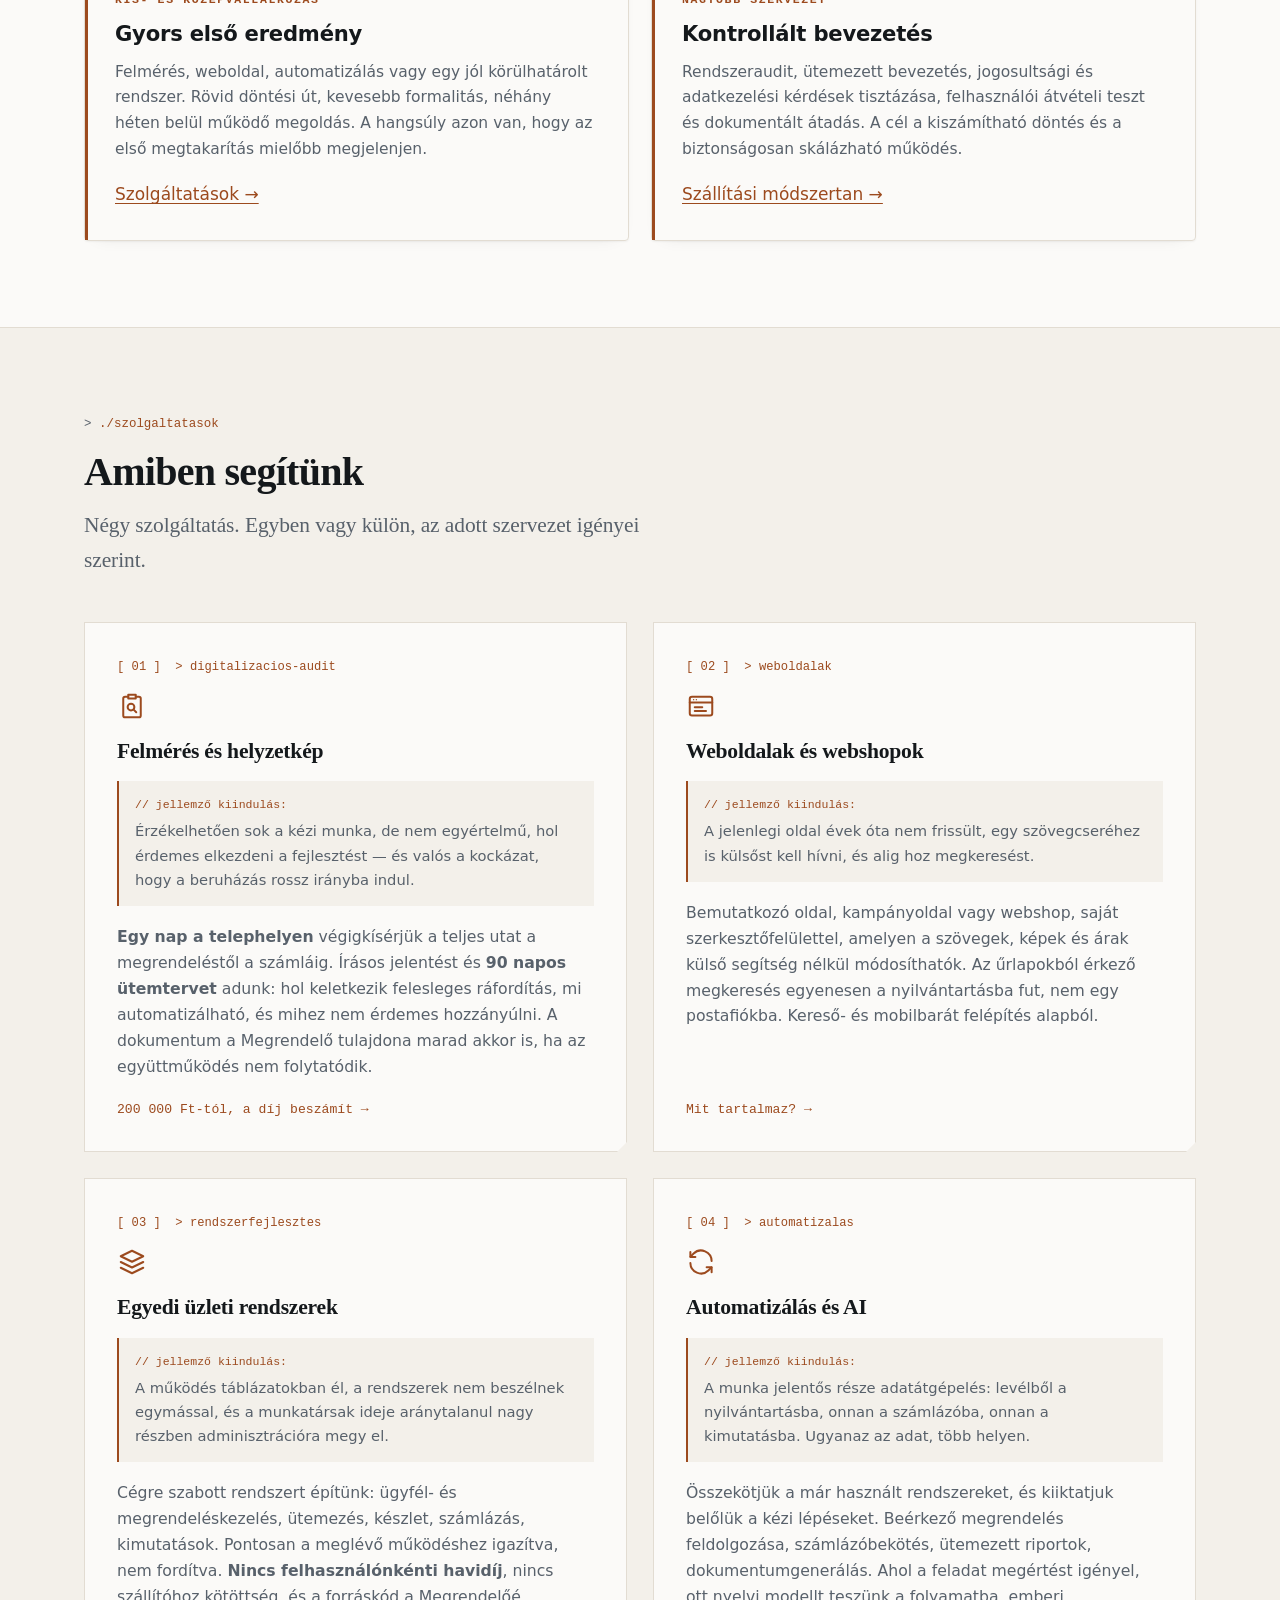
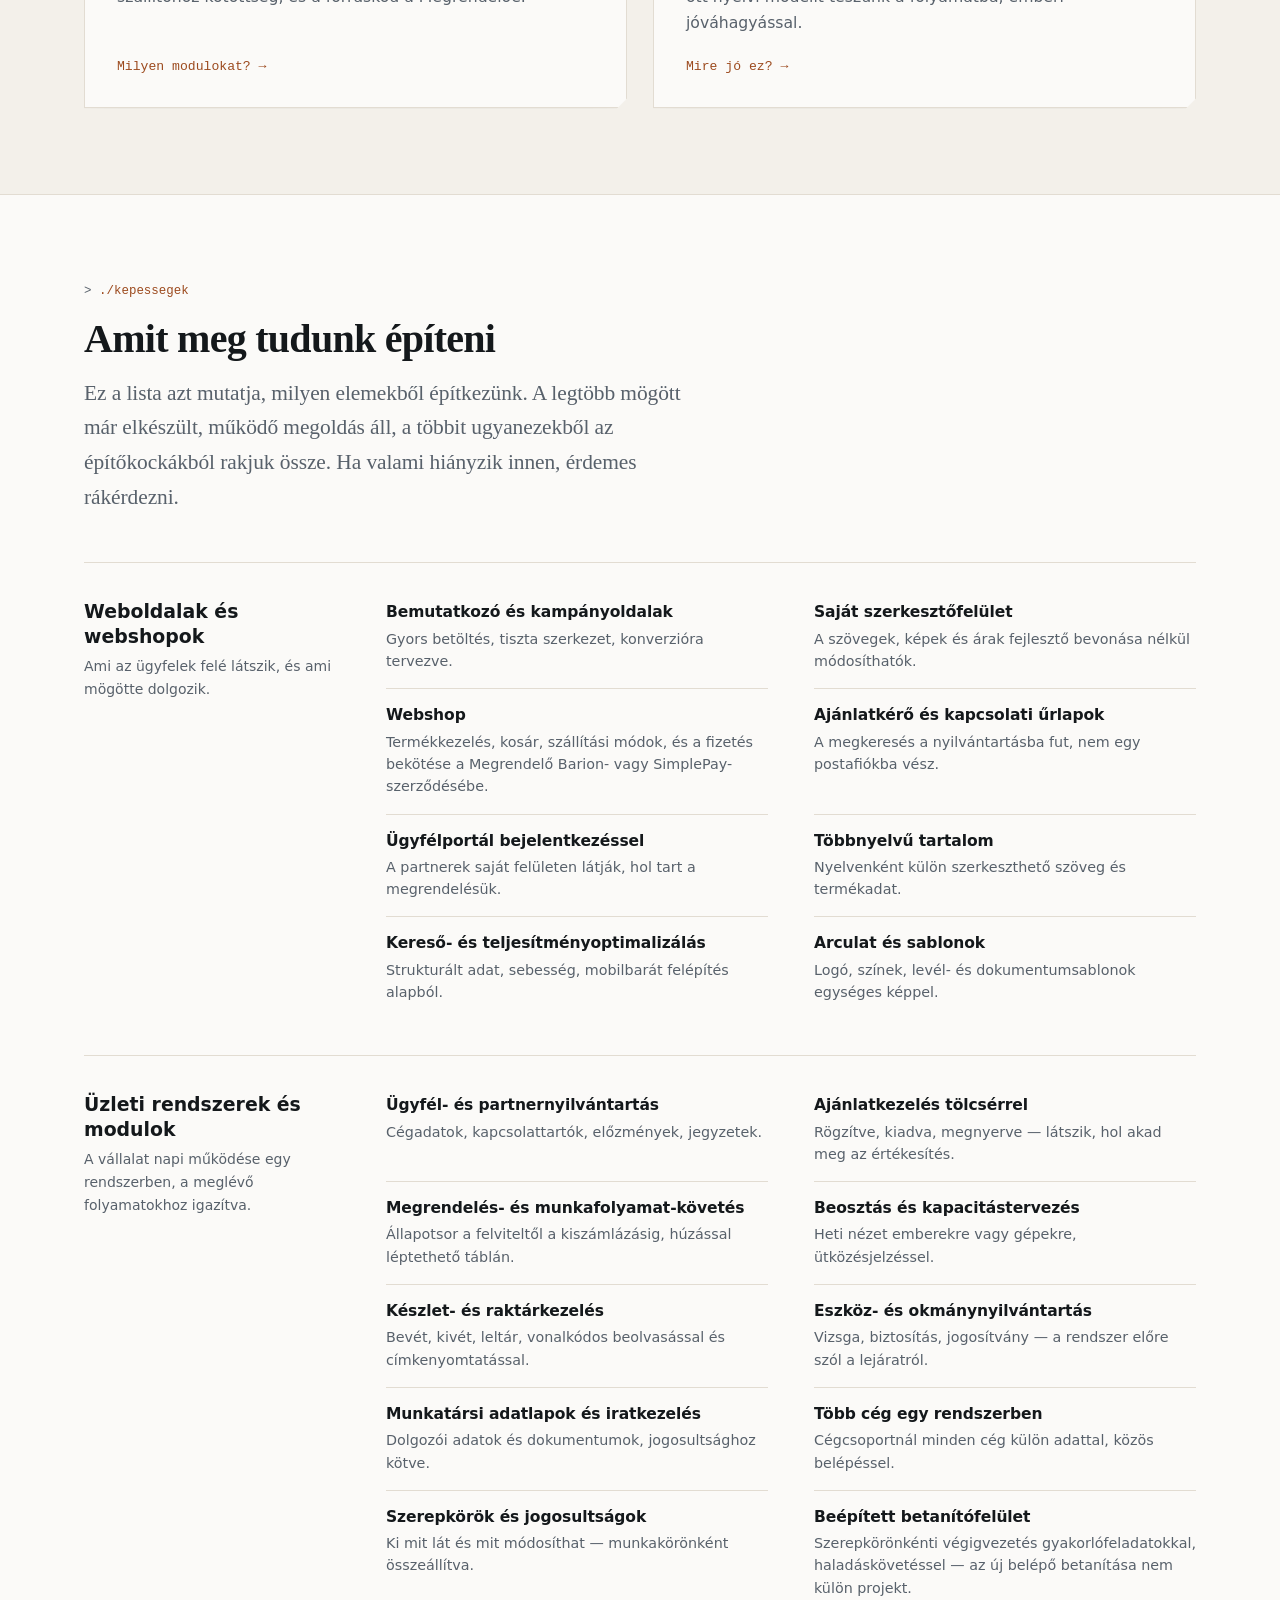
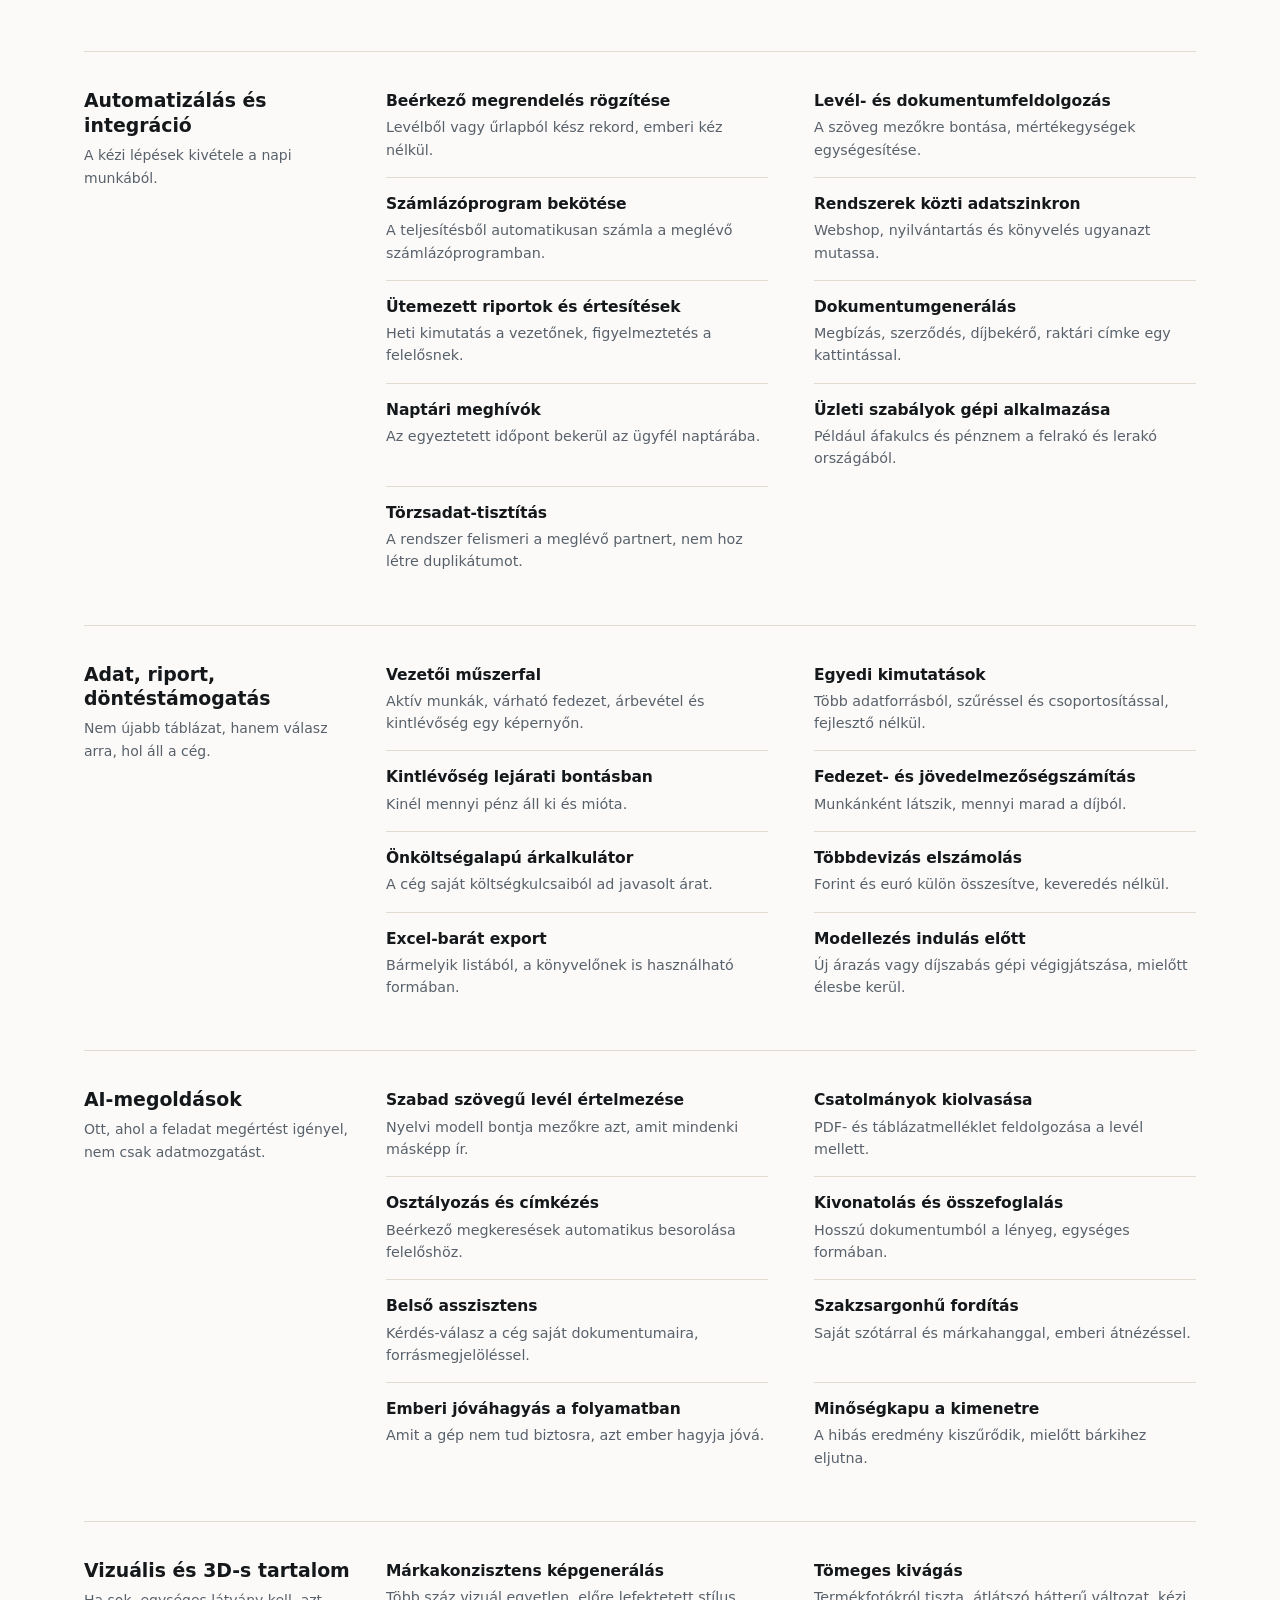
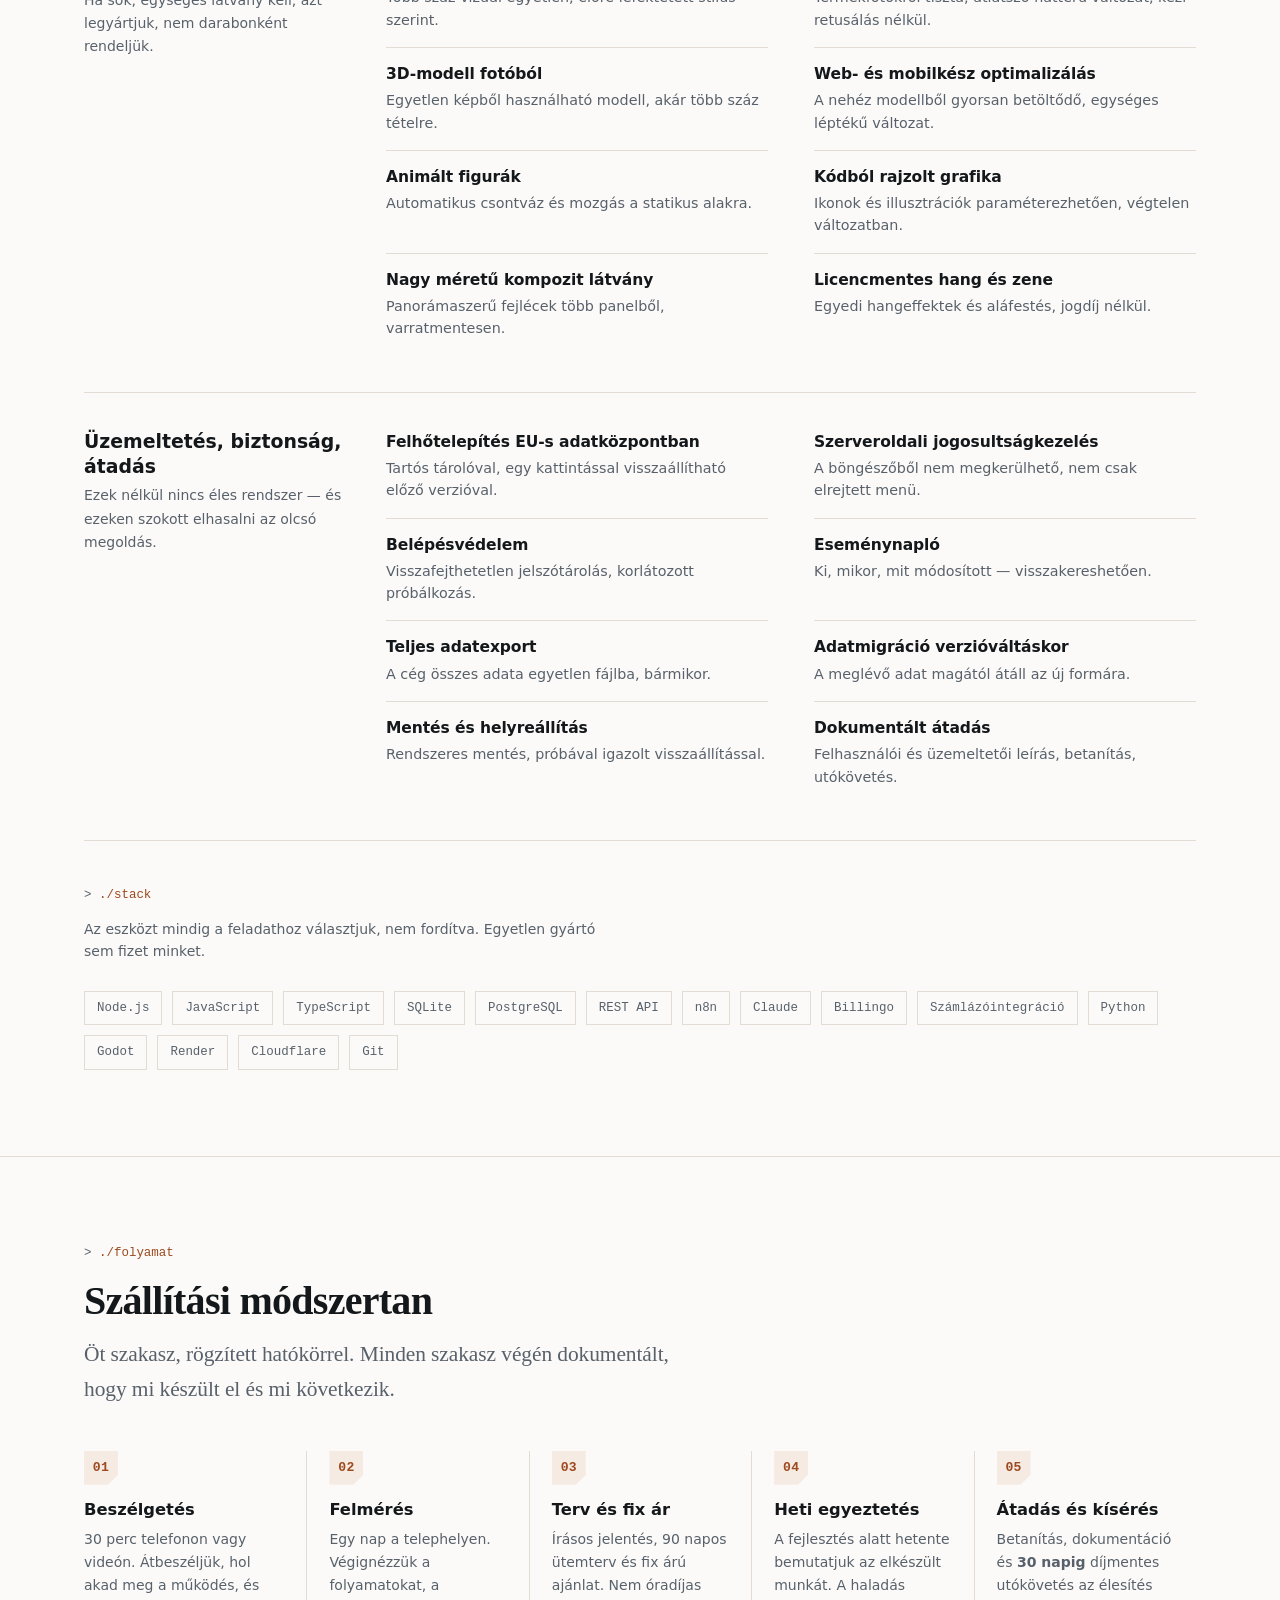
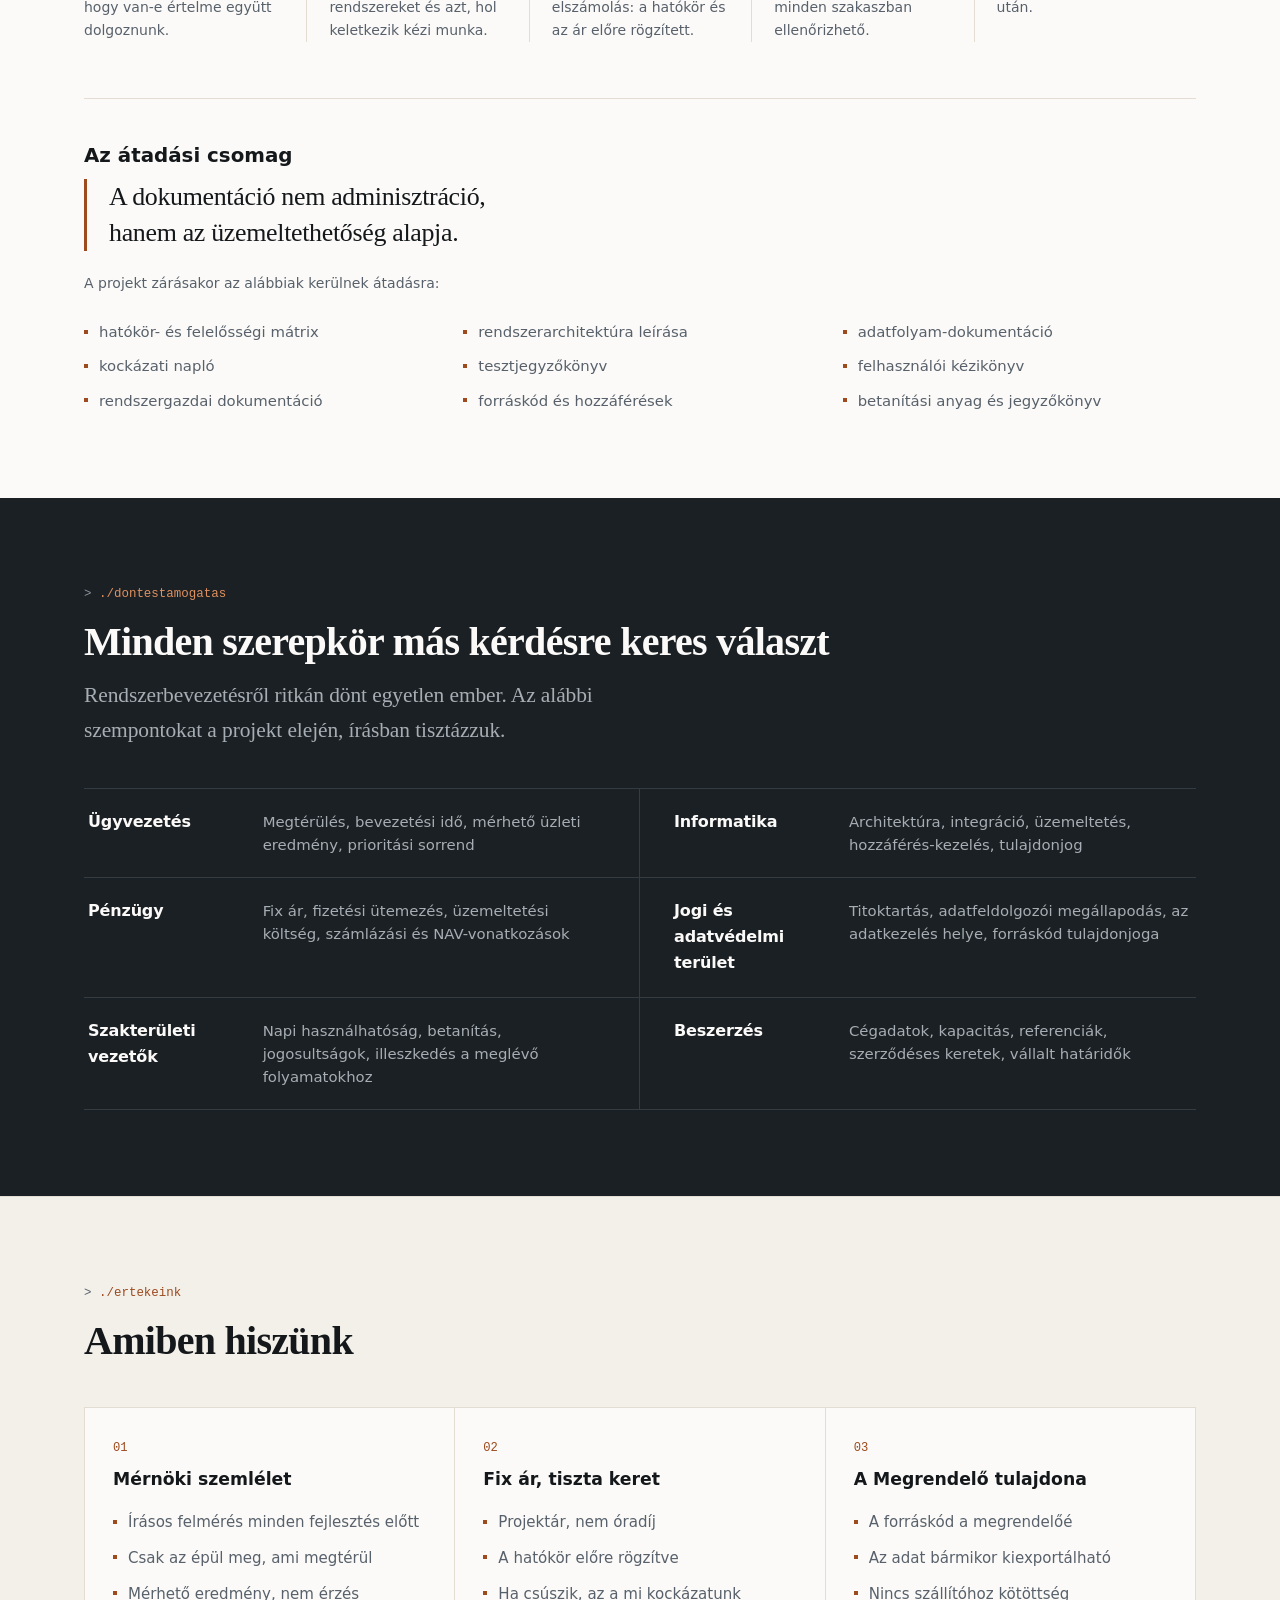
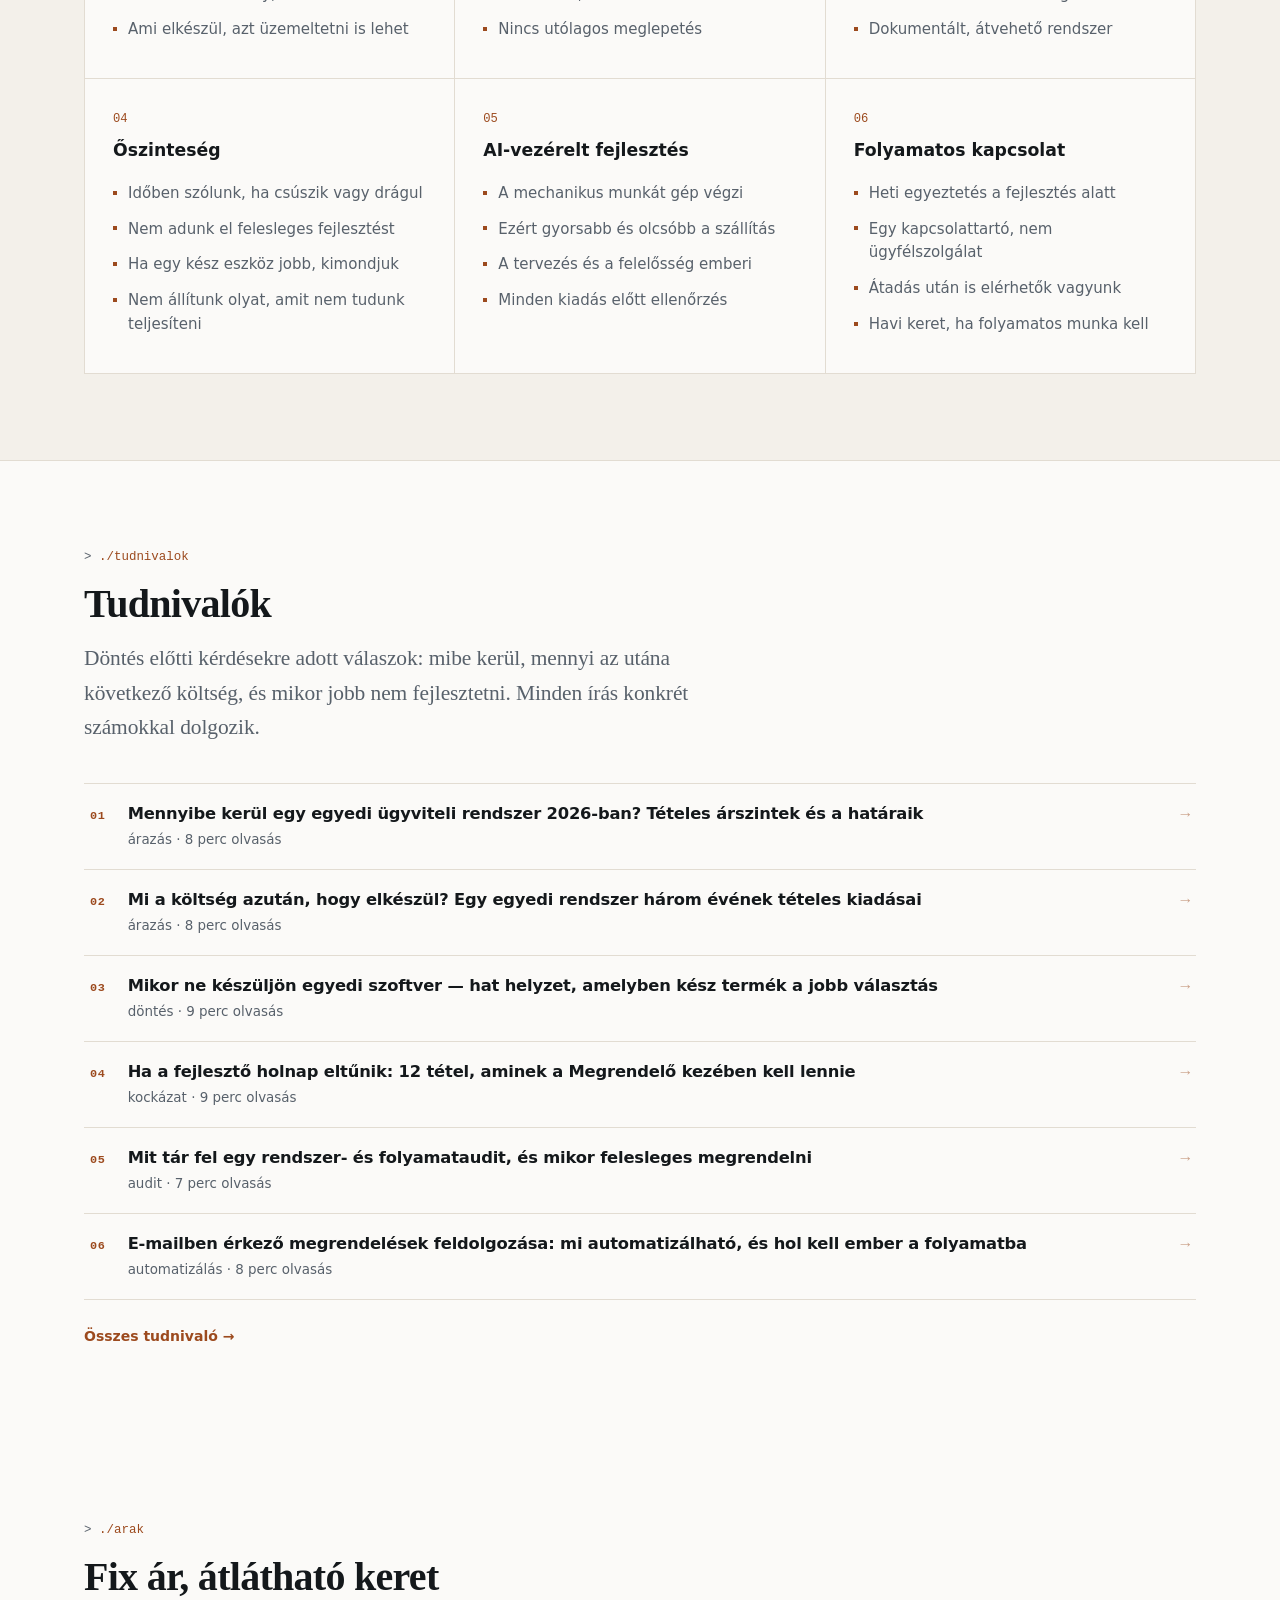
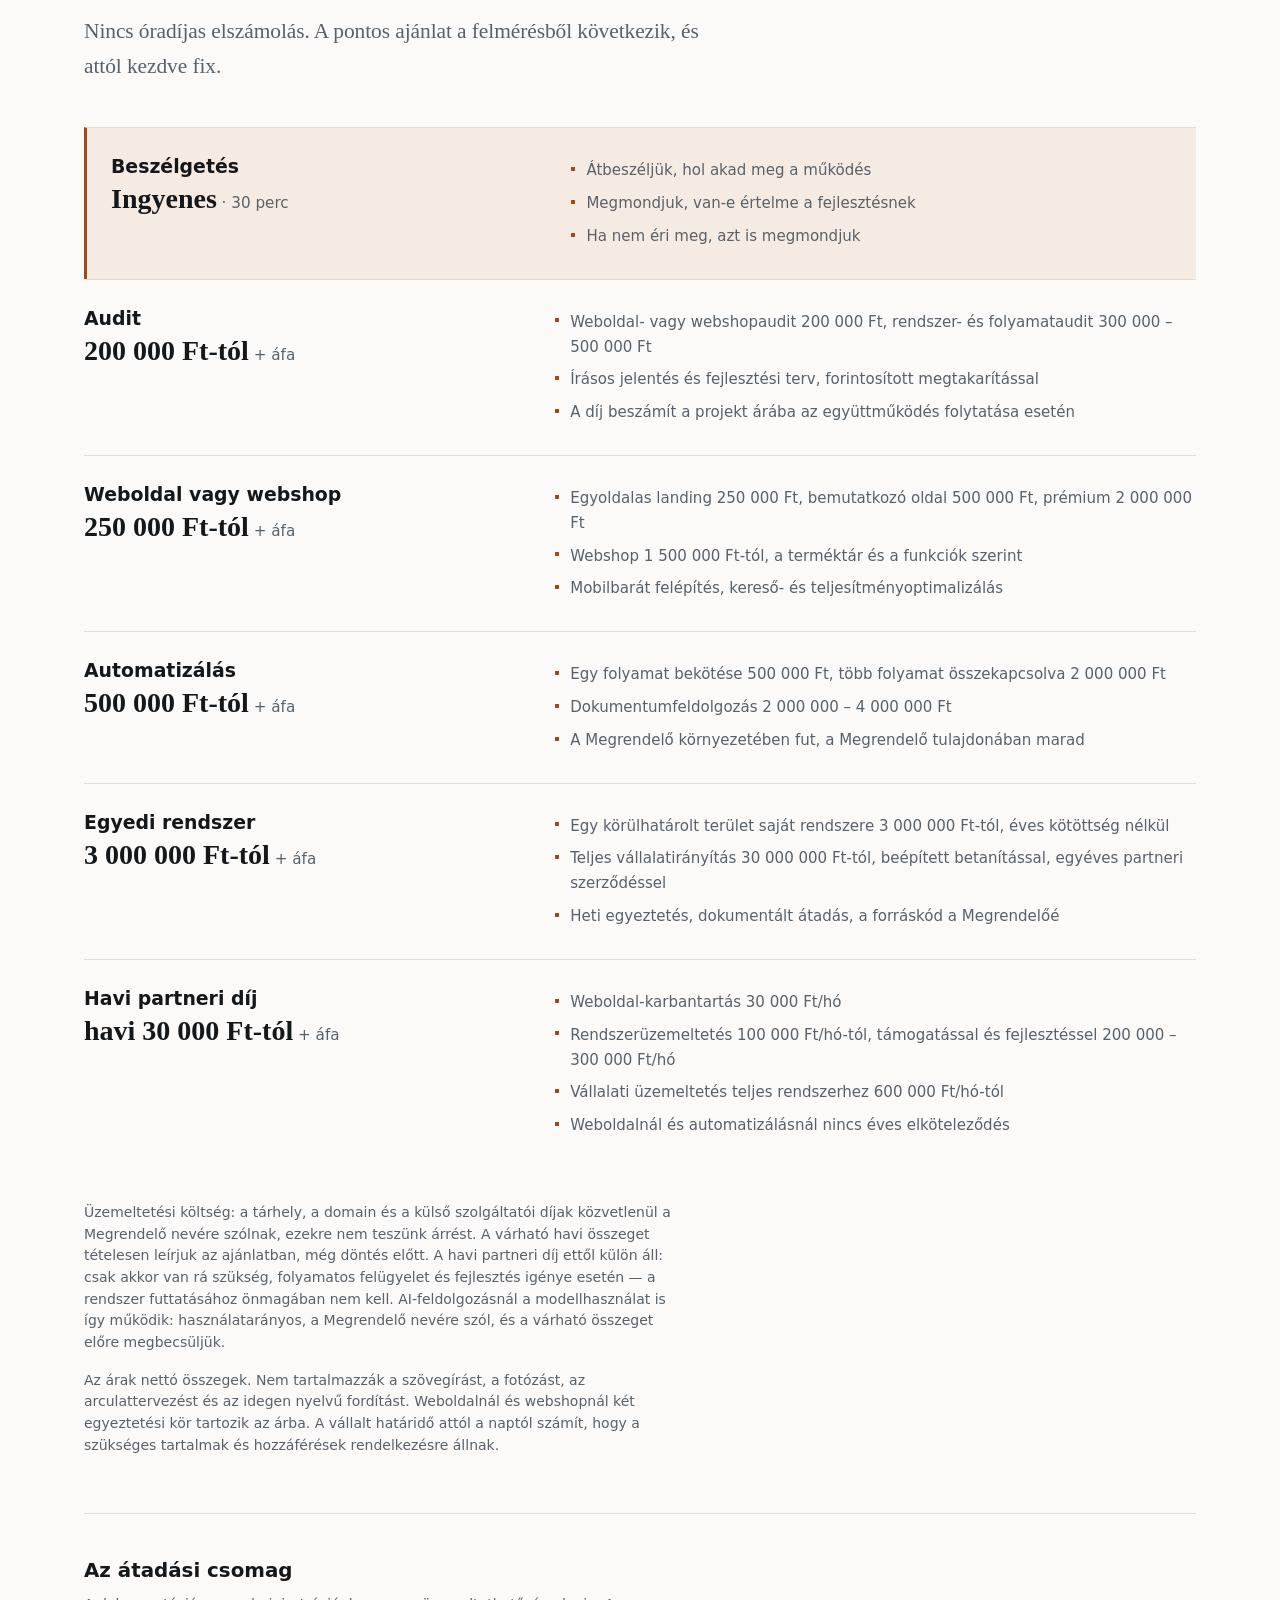
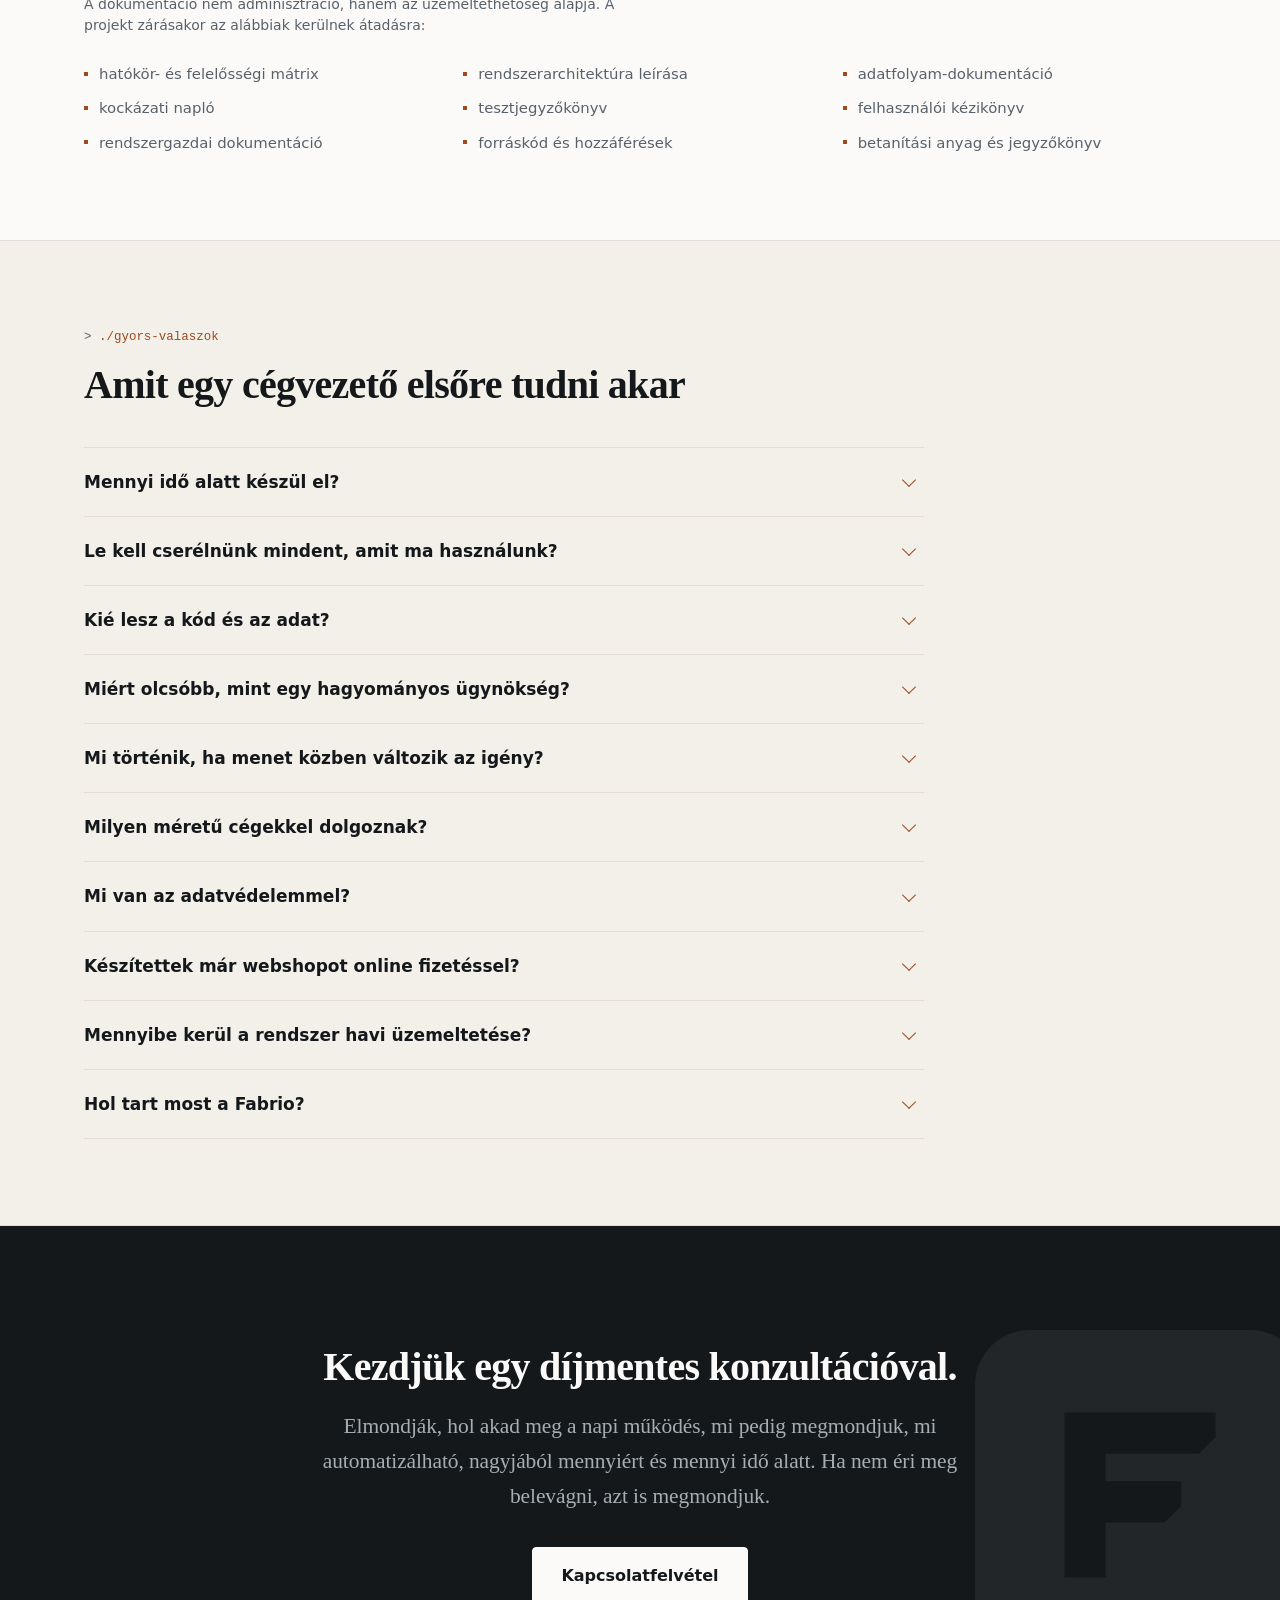
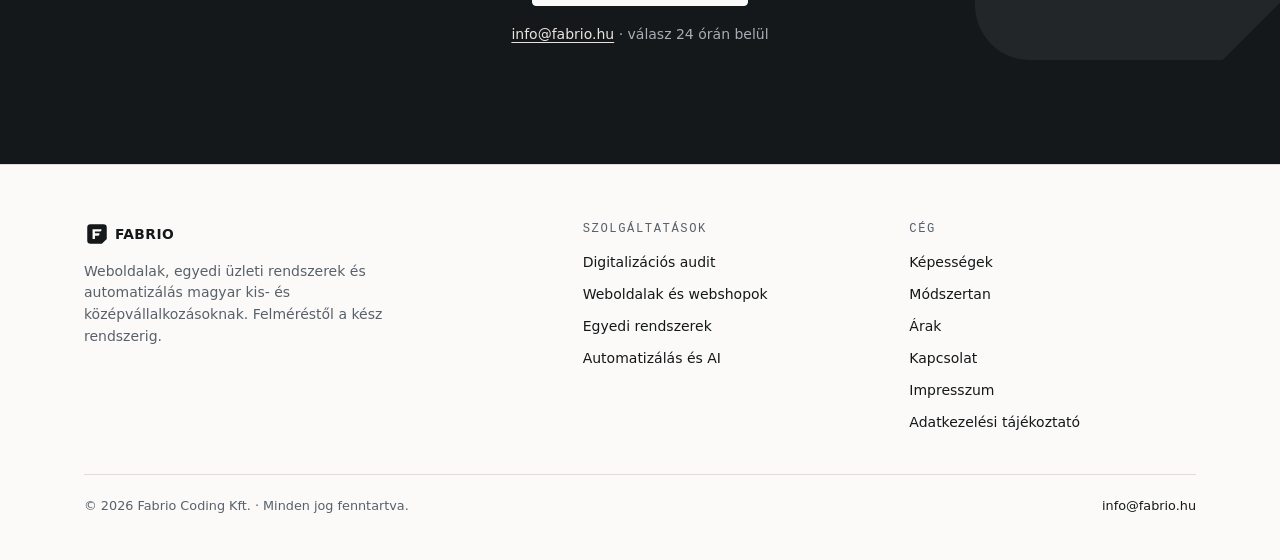
==== commit ee106bf2: "Impresszum + adatkezelesi tajekoztato, noindex leveve - impresszum.html: Ekertv. 4. § szerinti szolg" ====
--- a/index.html
+++ b/index.html
@@ -3,9 +3,8 @@
 <head>
 <meta charset="UTF-8">
 <meta name="viewport" content="width=device-width, initial-scale=1">
-<!-- DRAFT: amig az arak, az impresszum es a domain nincs vegleges, ne indexeljek a keresok. -->
-<meta name="robots" content="noindex, nofollow">
 <title>Fabrio — weboldalak, egyedi rendszerek, automatizálás</title>
+<link rel="canonical" href="https://fabrio.hu/">
 <meta name="description" content="Weboldalak, webshopok, egyedi üzleti rendszerek, folyamatautomatizálás és AI-integráció magyar cégeknek. Digitalizációs audittól a kész rendszerig, fix áron, heti egyeztetéssel.">
 <link rel="icon" href="data:image/svg+xml,%3Csvg xmlns='http://www.w3.org/2000/svg' viewBox='0 0 64 64'%3E%3Cpath fill='%239C4A1E' fill-rule='evenodd' d='M16 8H48A8 8 0 0 1 56 16V44L44 56H16A8 8 0 0 1 8 48V16A8 8 0 0 1 16 8ZM21 20H43V23.6L40.6 26H27V30H38V33.6L35.6 36H27V44H21Z'/%3E%3C/svg%3E">
 <meta property="og:type" content="website">
@@ -13,12 +12,12 @@
 <meta property="og:description" content="Weboldalak, webshopok, egyedi üzleti rendszerek és folyamatautomatizálás magyar kis- és középvállalkozásoknak. Felméréstől a kész rendszerig, fix áron.">
 <meta property="og:locale" content="hu_HU">
 <meta name="twitter:card" content="summary_large_image">
-<meta property="og:image" content="https://lomposlajos.github.io/fabrio-web/megosztas.png">
+<meta property="og:image" content="https://fabrio.hu/megosztas.png">
 <meta property="og:image:width" content="1200">
 <meta property="og:image:height" content="630">
 <meta property="og:image:alt" content="Fabrio — Weboldaltól a vállalatirányításig.">
-<meta property="og:url" content="https://lomposlajos.github.io/fabrio-web/">
-<meta name="twitter:image" content="https://lomposlajos.github.io/fabrio-web/megosztas.png">
+<meta property="og:url" content="https://fabrio.hu/">
+<meta name="twitter:image" content="https://fabrio.hu/megosztas.png">
 <!-- Strukturalt adat. CSAK valos adatok szerepelnek benne: cim, adoszam es telefonszam
      szandekosan nincs, amig azok hivatalosan nem allnak rendelkezesre. -->
 <script type="application/ld+json">
@@ -26,21 +25,66 @@
   "@context": "https://schema.org",
   "@type": "ProfessionalService",
   "name": "Fabrio",
+  "legalName": "Fabrio Coding Korlátolt Felelősségű Társaság",
+  "url": "https://fabrio.hu/",
+  "email": "info@fabrio.hu",
   "description": "Weboldalak, webshopok, egyedi üzleti rendszerek, folyamatautomatizálás és AI-integráció magyar kis- és középvállalkozásoknak.",
-  "areaServed": { "@type": "Country", "name": "Magyarország" },
+  "address": {
+    "@type": "PostalAddress",
+    "streetAddress": "Dési Huber utca 10. 2. lház. fszt. 1.",
+    "addressLocality": "Budapest",
+    "postalCode": "1098",
+    "addressCountry": "HU"
+  },
+  "vatID": "HU32898956",
+  "taxID": "32898956-2-42",
+  "areaServed": {
+    "@type": "Country",
+    "name": "Magyarország"
+  },
   "availableLanguage": "hu",
   "knowsAbout": [
-    "webfejlesztés","webshop","egyedi szoftverfejlesztés","folyamatautomatizálás",
-    "rendszerintegráció","számlázóintegráció","üzleti intelligencia","AI-integráció"
+    "webfejlesztés",
+    "webshop",
+    "egyedi szoftverfejlesztés",
+    "folyamatautomatizálás",
+    "rendszerintegráció",
+    "számlázóintegráció",
+    "üzleti intelligencia",
+    "AI-integráció"
   ],
   "hasOfferCatalog": {
     "@type": "OfferCatalog",
     "name": "Szolgáltatások",
     "itemListElement": [
-      { "@type": "Offer", "itemOffered": { "@type": "Service", "name": "Digitalizációs audit" } },
-      { "@type": "Offer", "itemOffered": { "@type": "Service", "name": "Weboldalak és webshopok" } },
-      { "@type": "Offer", "itemOffered": { "@type": "Service", "name": "Egyedi rendszerek" } },
-      { "@type": "Offer", "itemOffered": { "@type": "Service", "name": "Automatizálás és AI" } }
+      {
+        "@type": "Offer",
+        "itemOffered": {
+          "@type": "Service",
+          "name": "Digitalizációs audit"
+        }
+      },
+      {
+        "@type": "Offer",
+        "itemOffered": {
+          "@type": "Service",
+          "name": "Weboldalak és webshopok"
+        }
+      },
+      {
+        "@type": "Offer",
+        "itemOffered": {
+          "@type": "Service",
+          "name": "Egyedi rendszerek"
+        }
+      },
+      {
+        "@type": "Offer",
+        "itemOffered": {
+          "@type": "Service",
+          "name": "Automatizálás és AI"
+        }
+      }
     ]
   }
 }
@@ -1105,6 +1149,8 @@
           <a href="#folyamat">Módszertan</a>
           <a href="#arak">Árak</a>
           <a href="#kapcsolat">Kapcsolat</a>
+          <a href="impresszum.html">Impresszum</a>
+          <a href="adatkezeles.html">Adatkezelési tájékoztató</a>
         </nav>
       </div>
     </div>
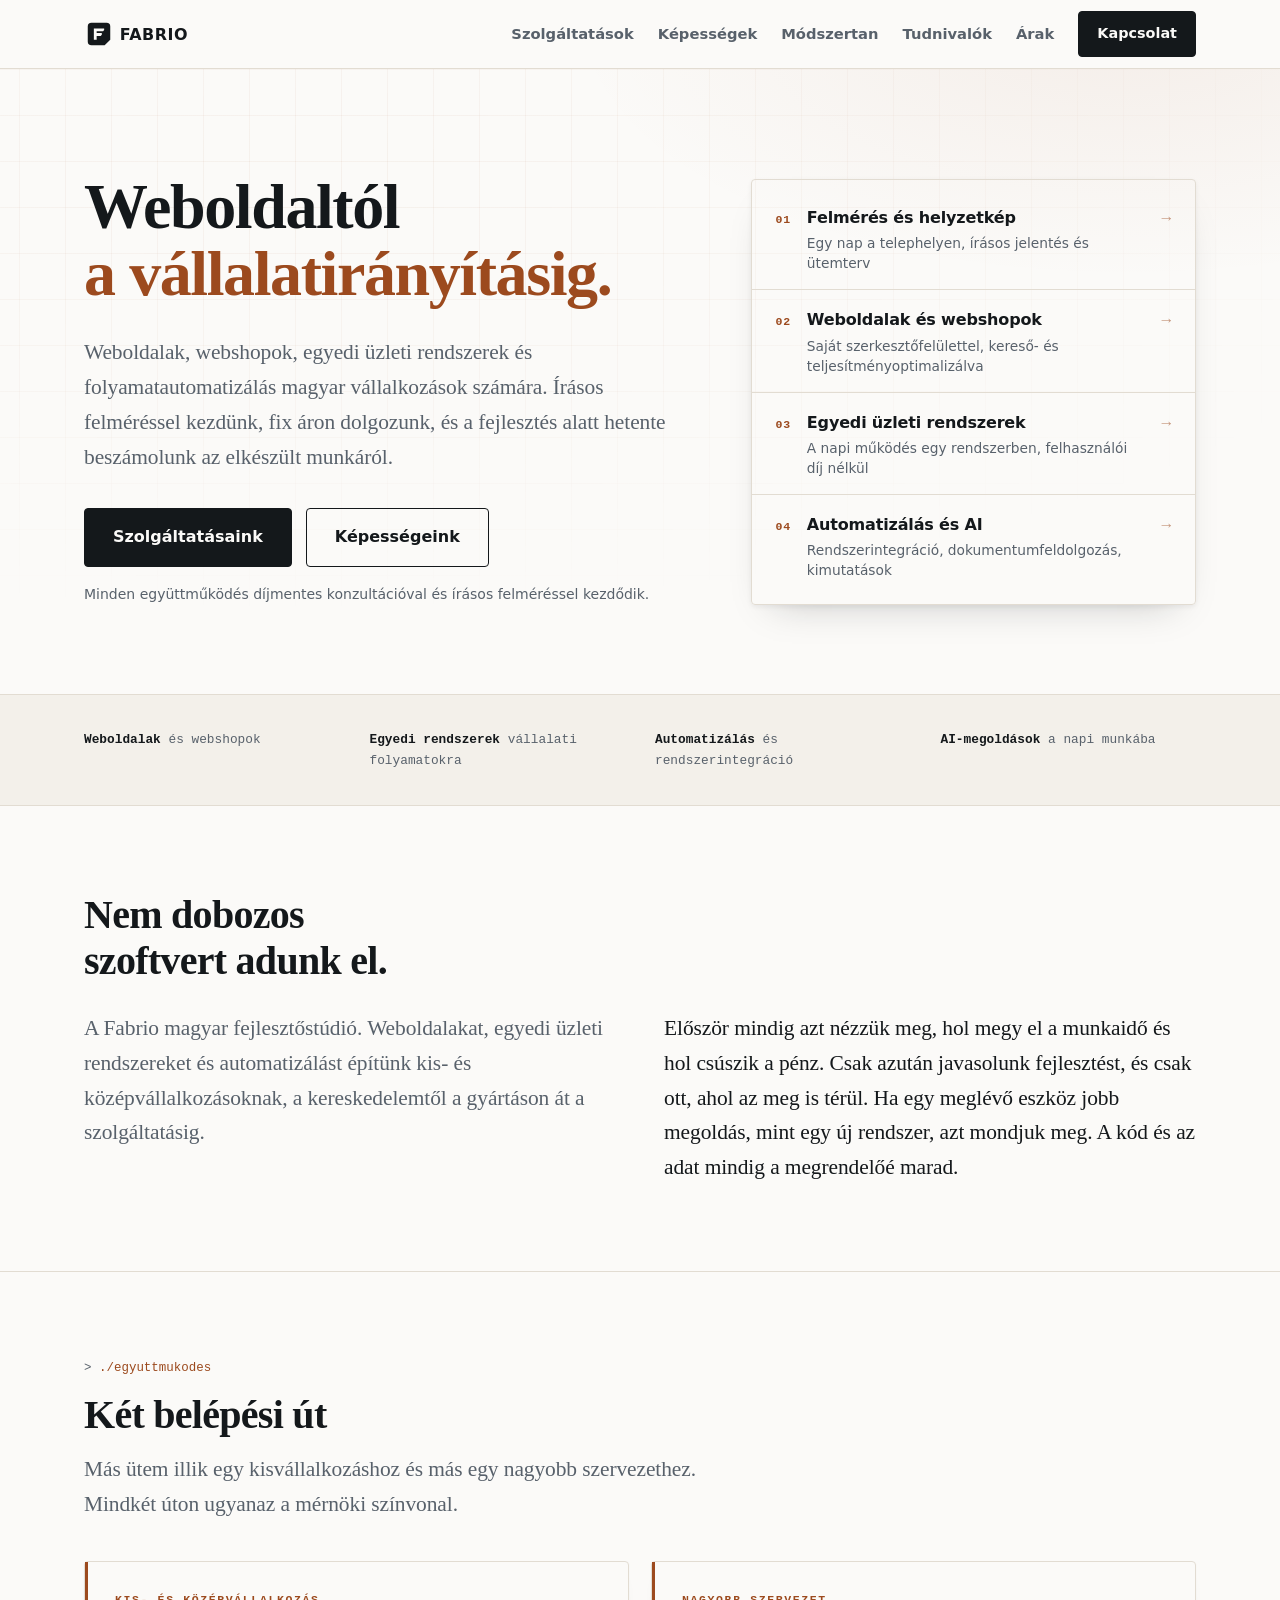
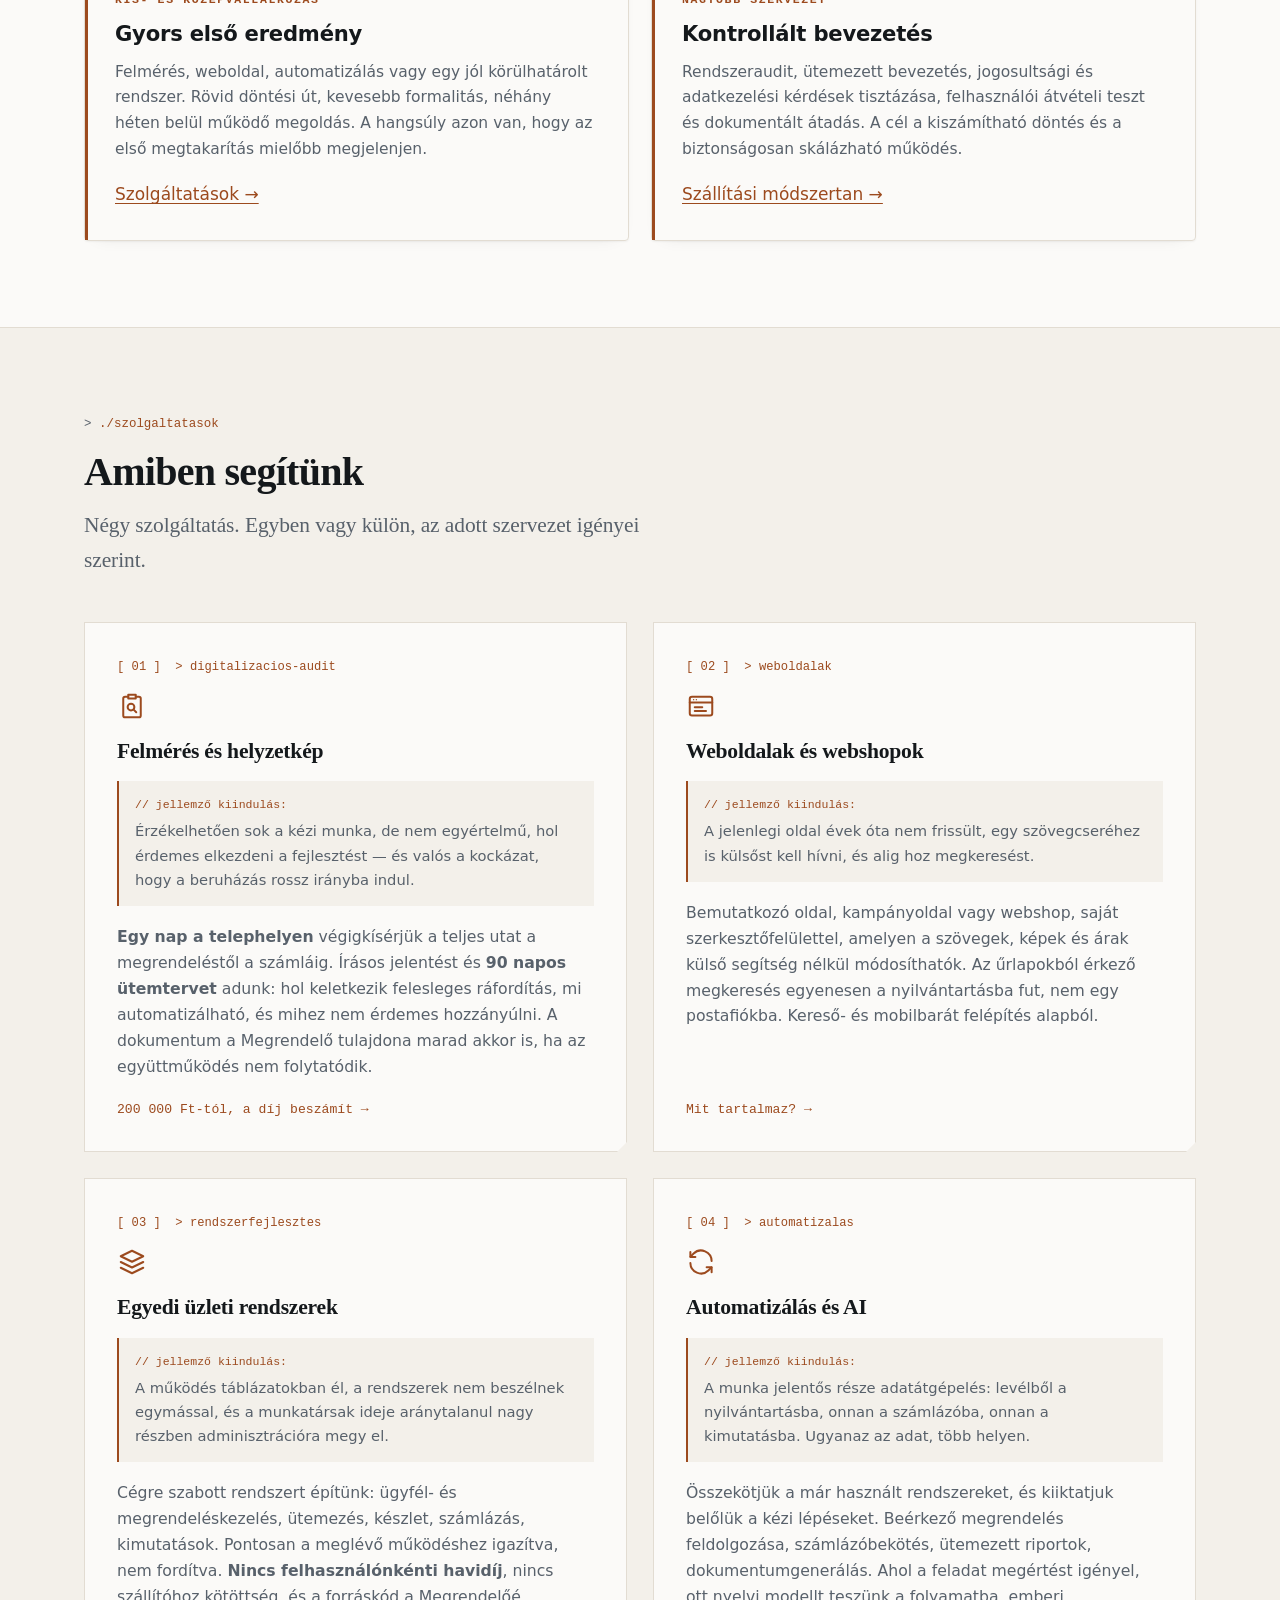
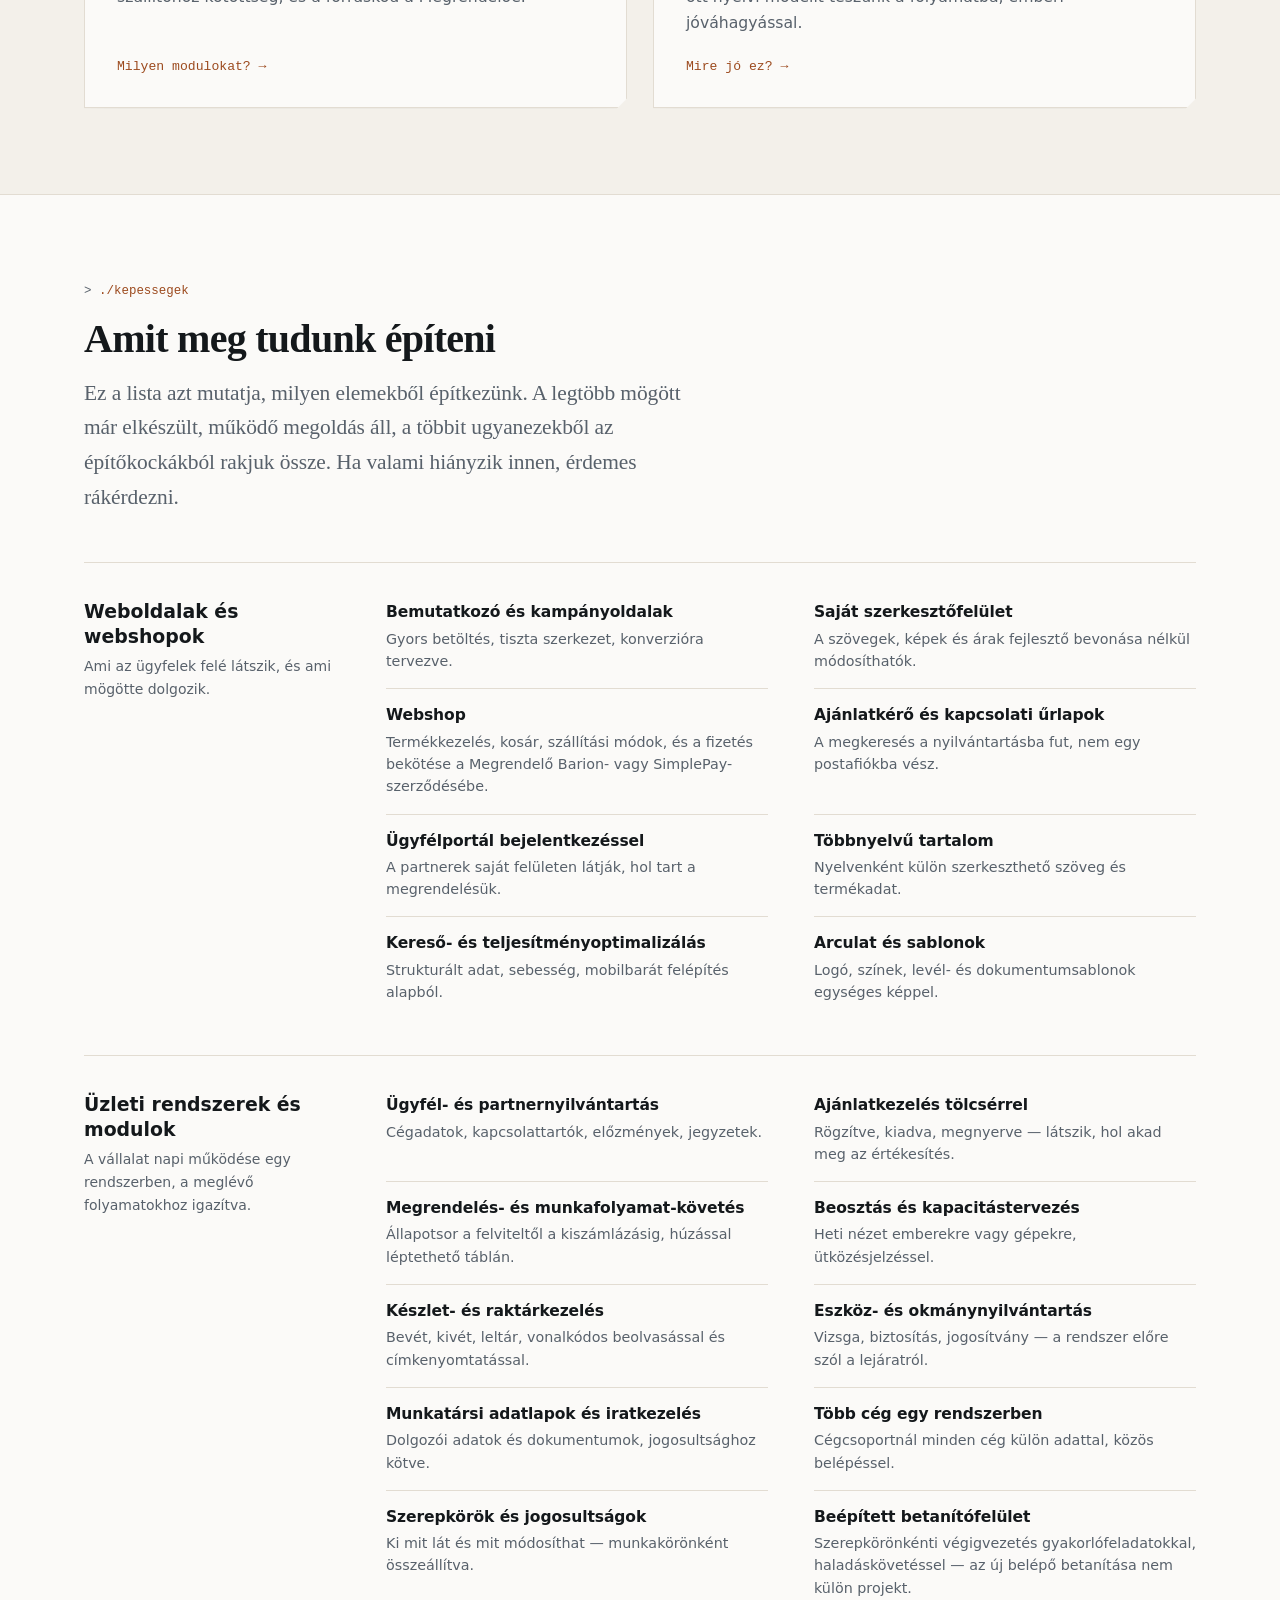
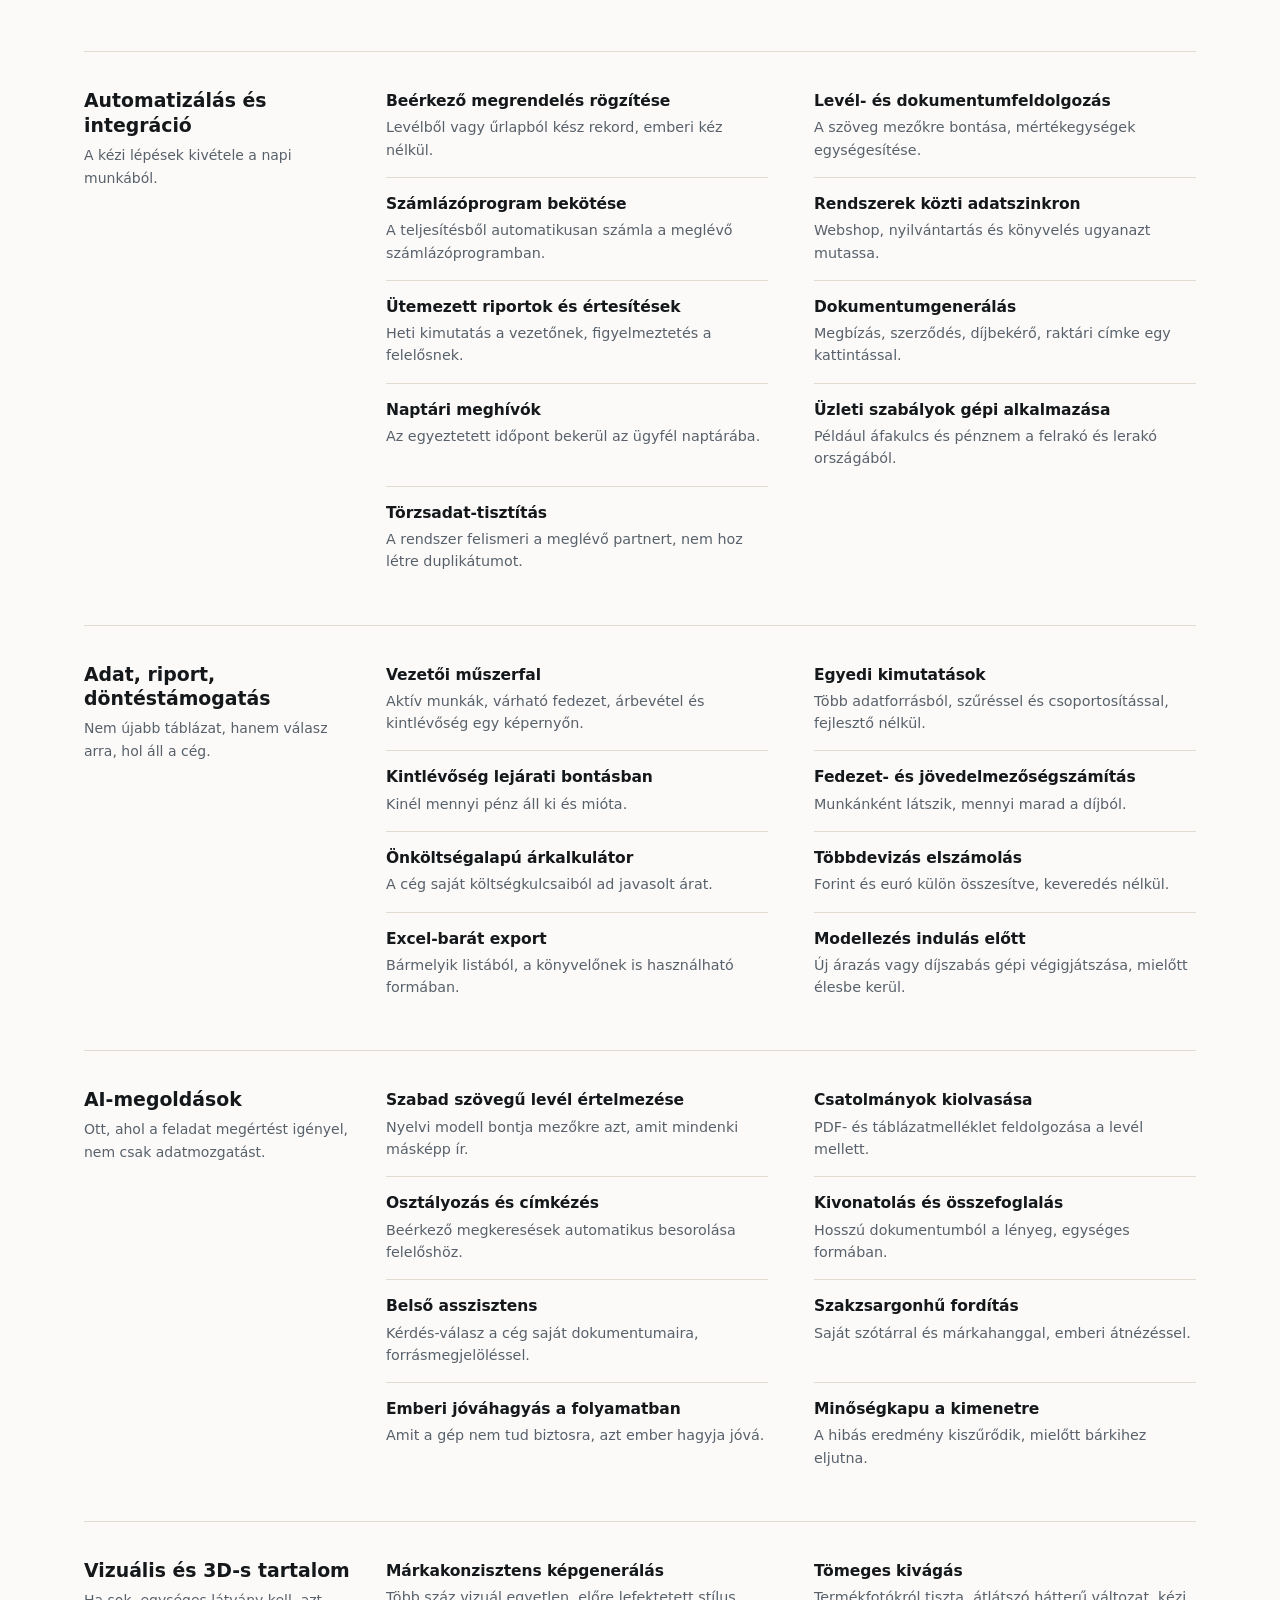
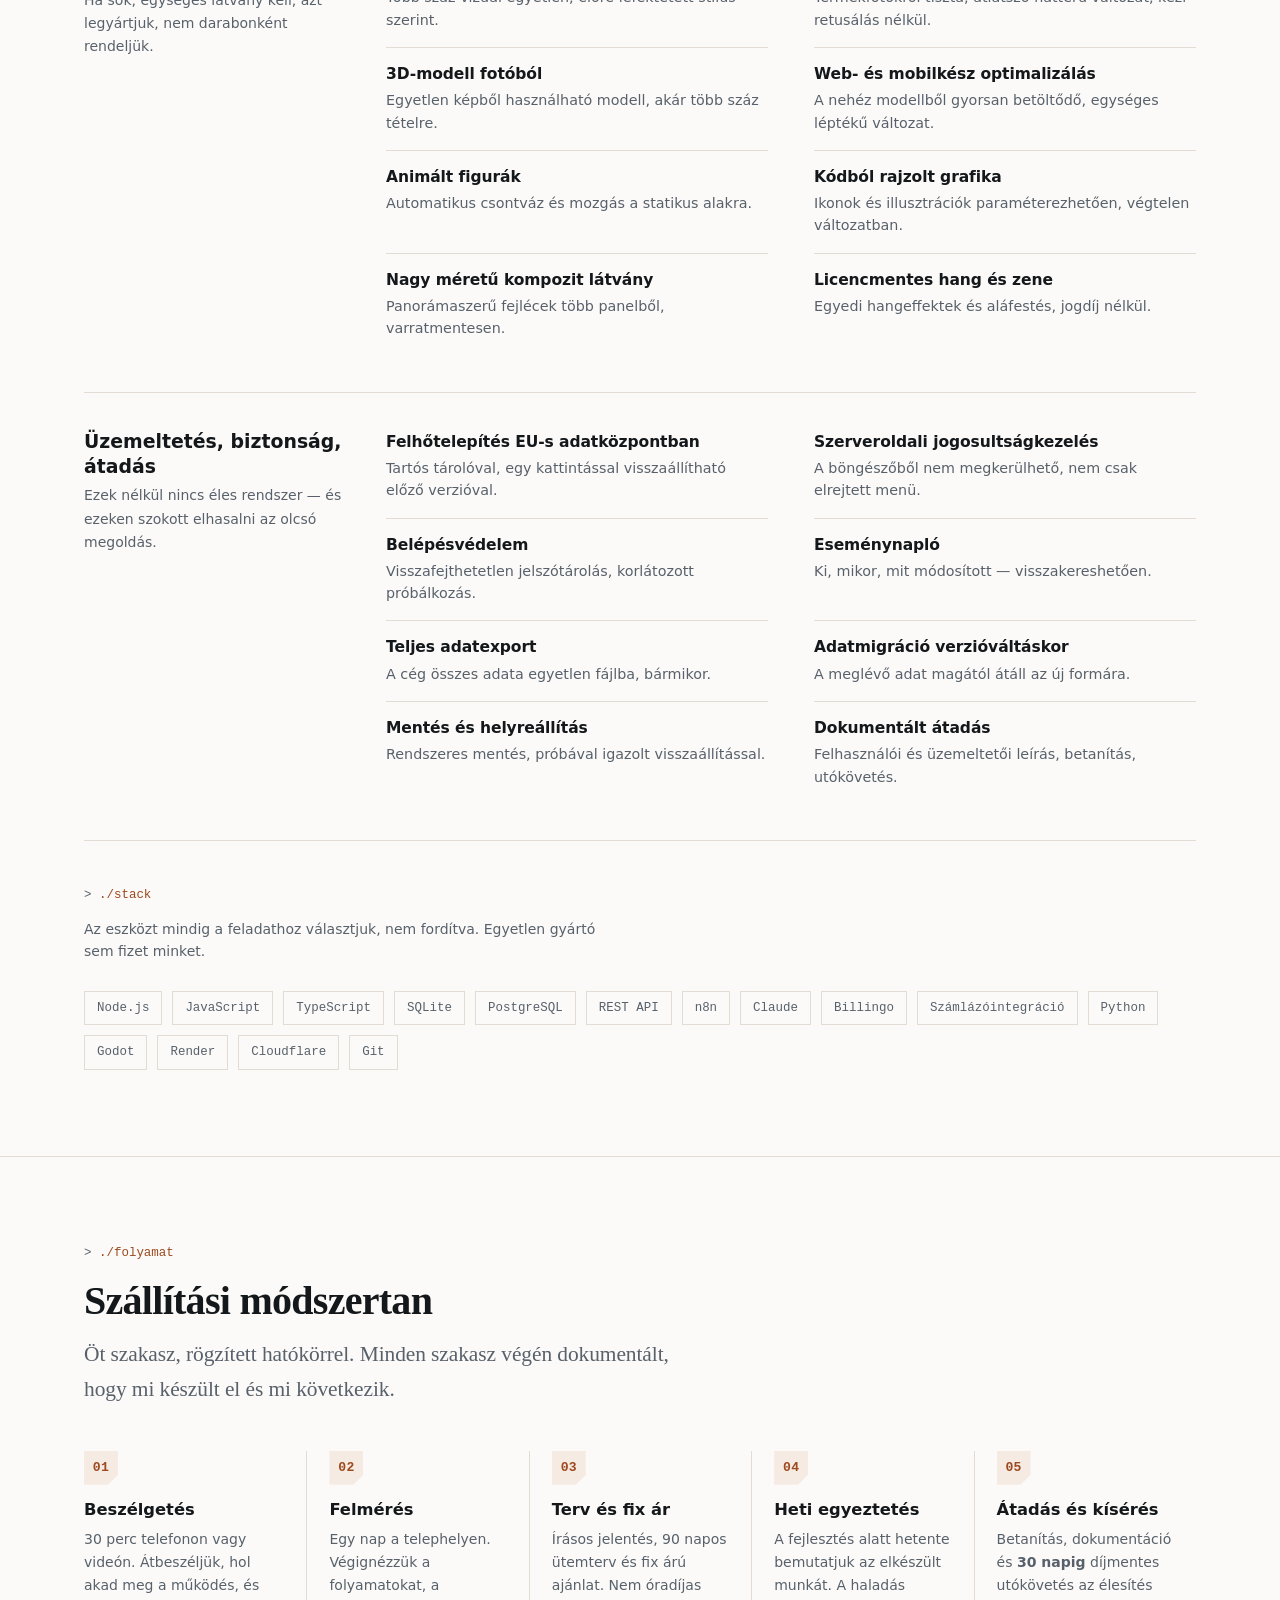
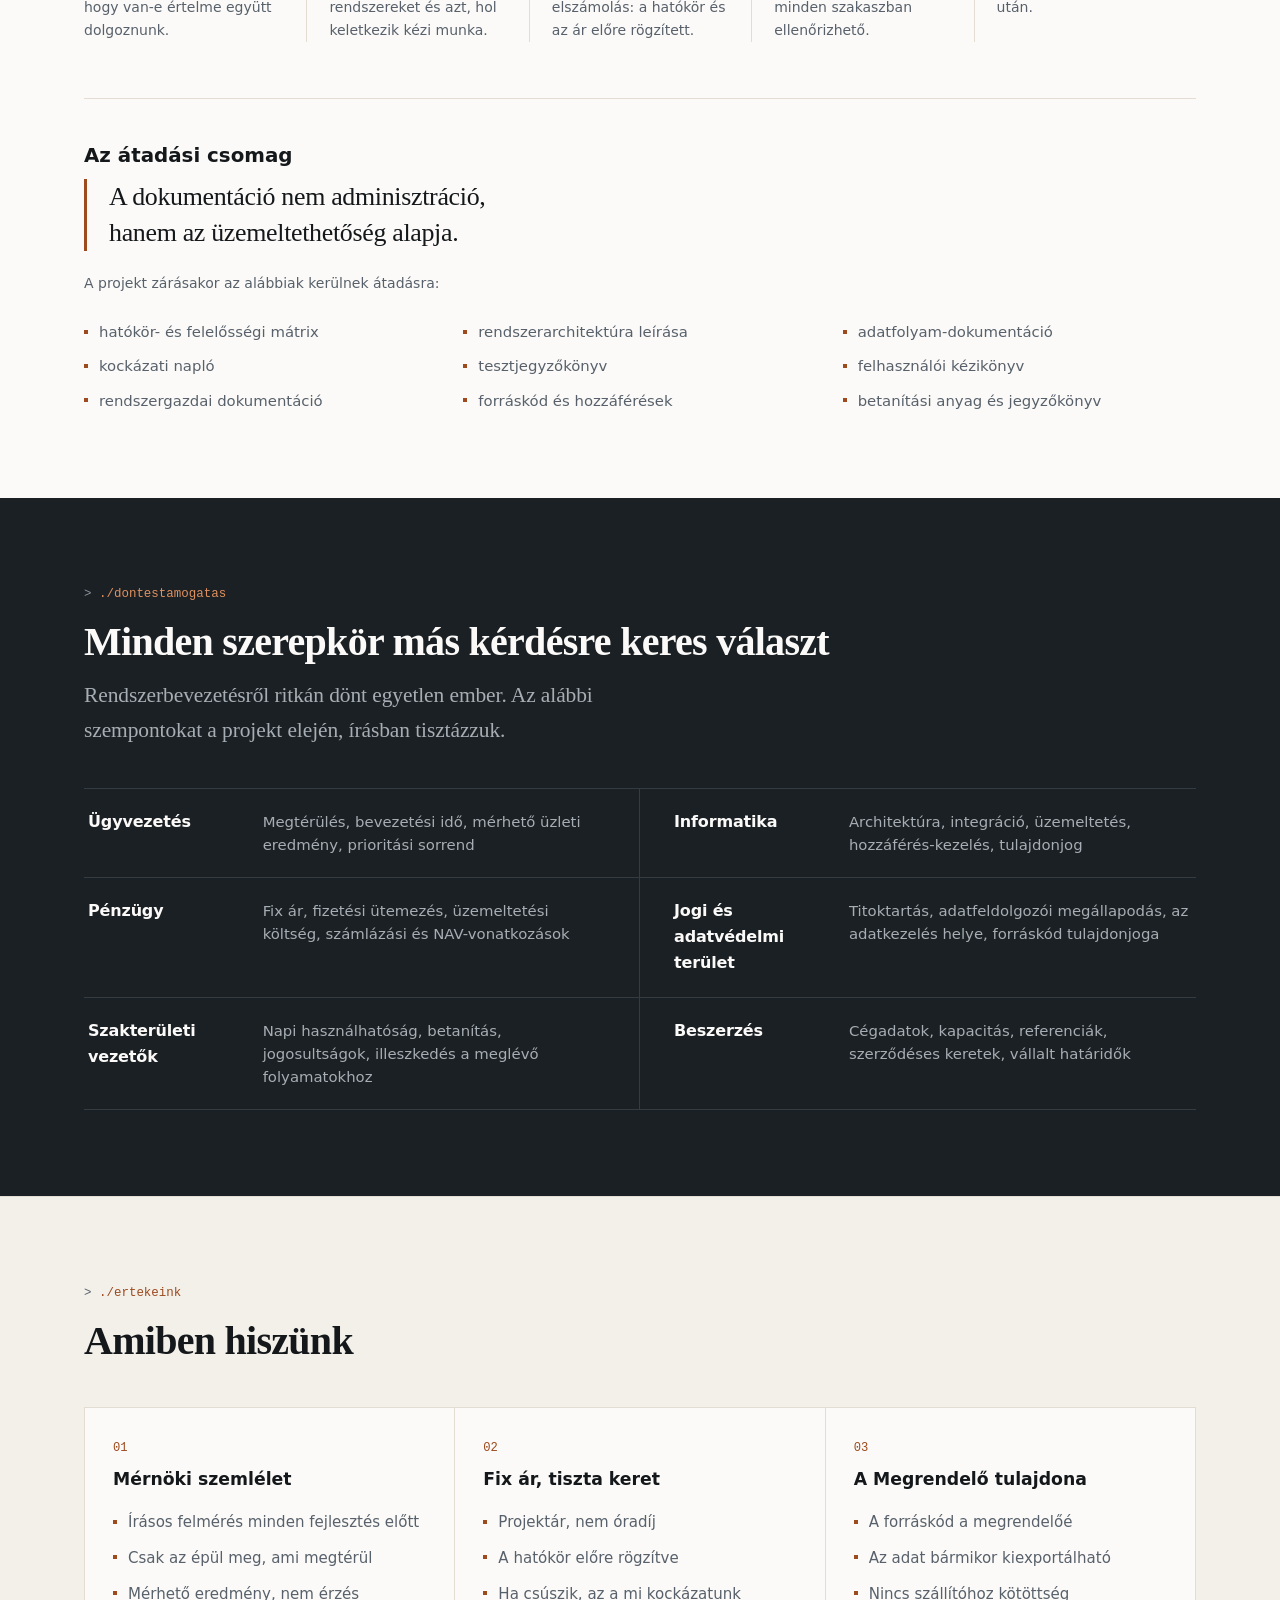
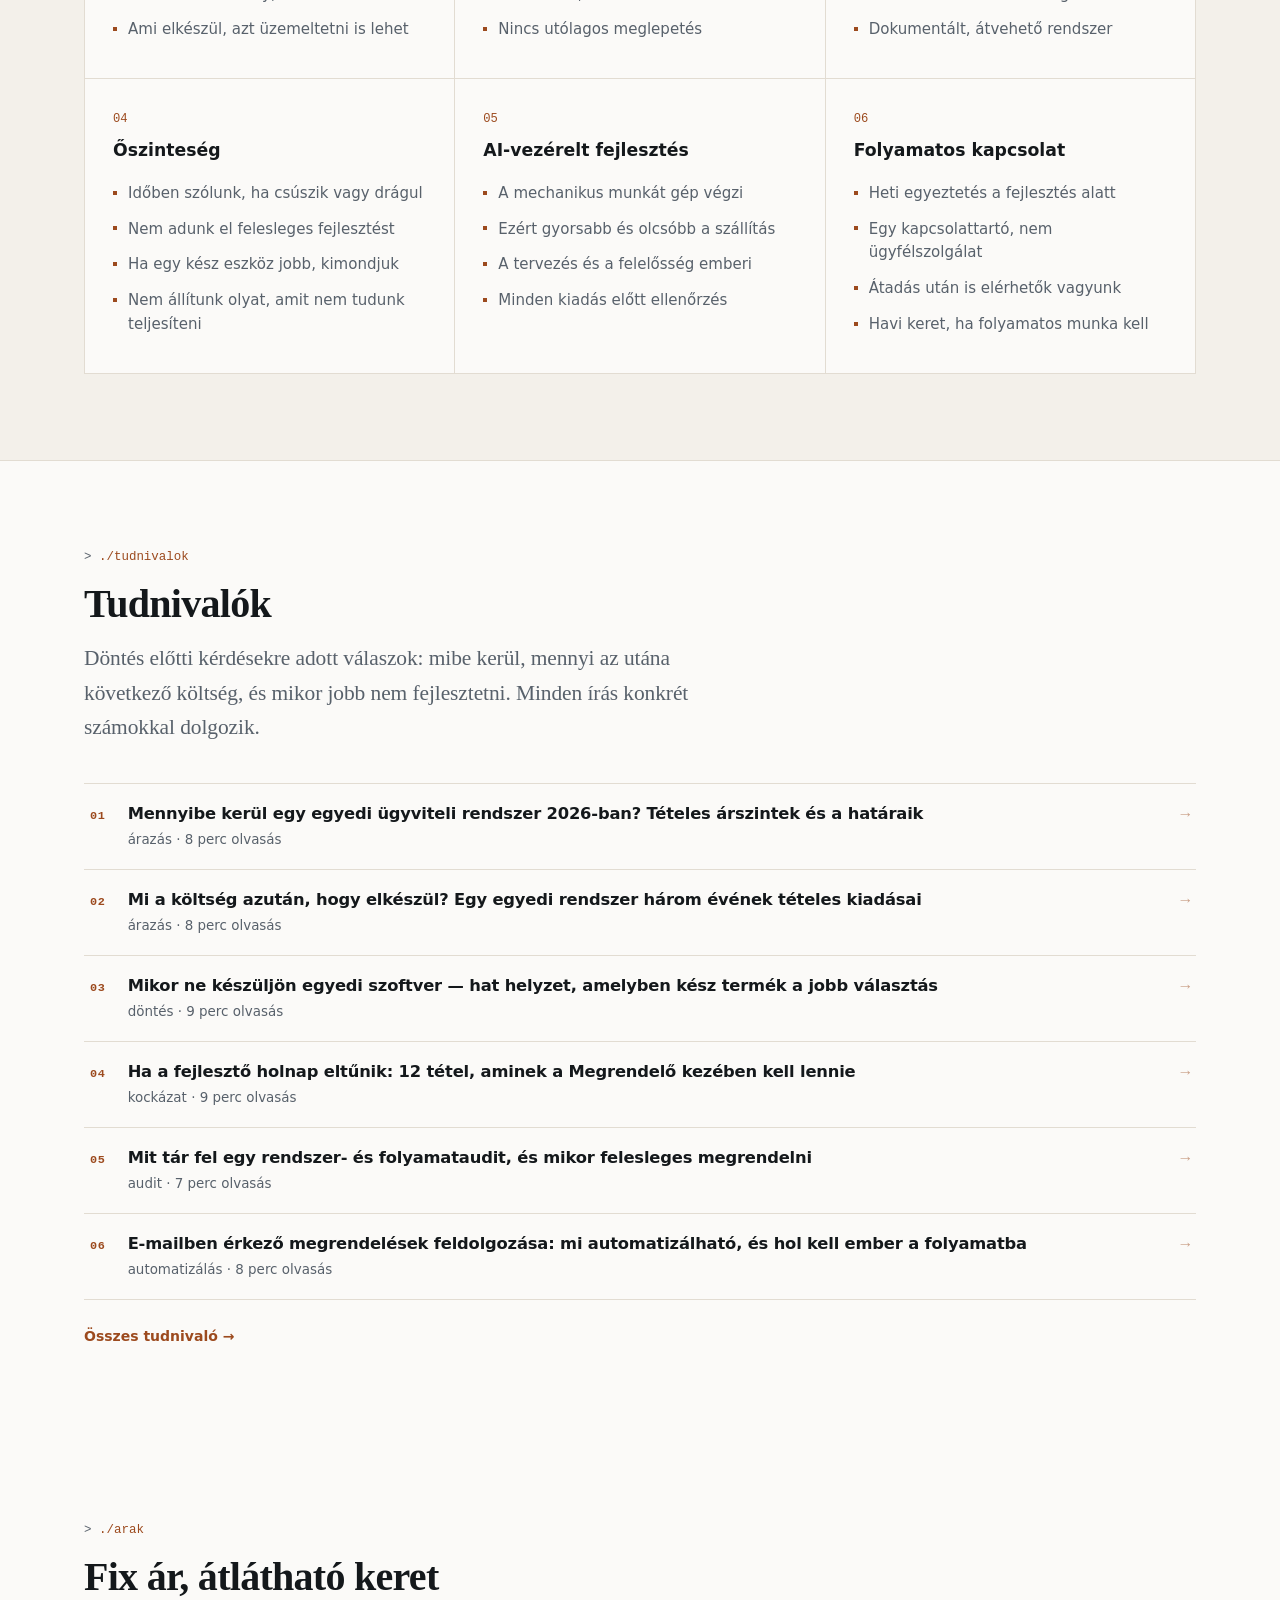
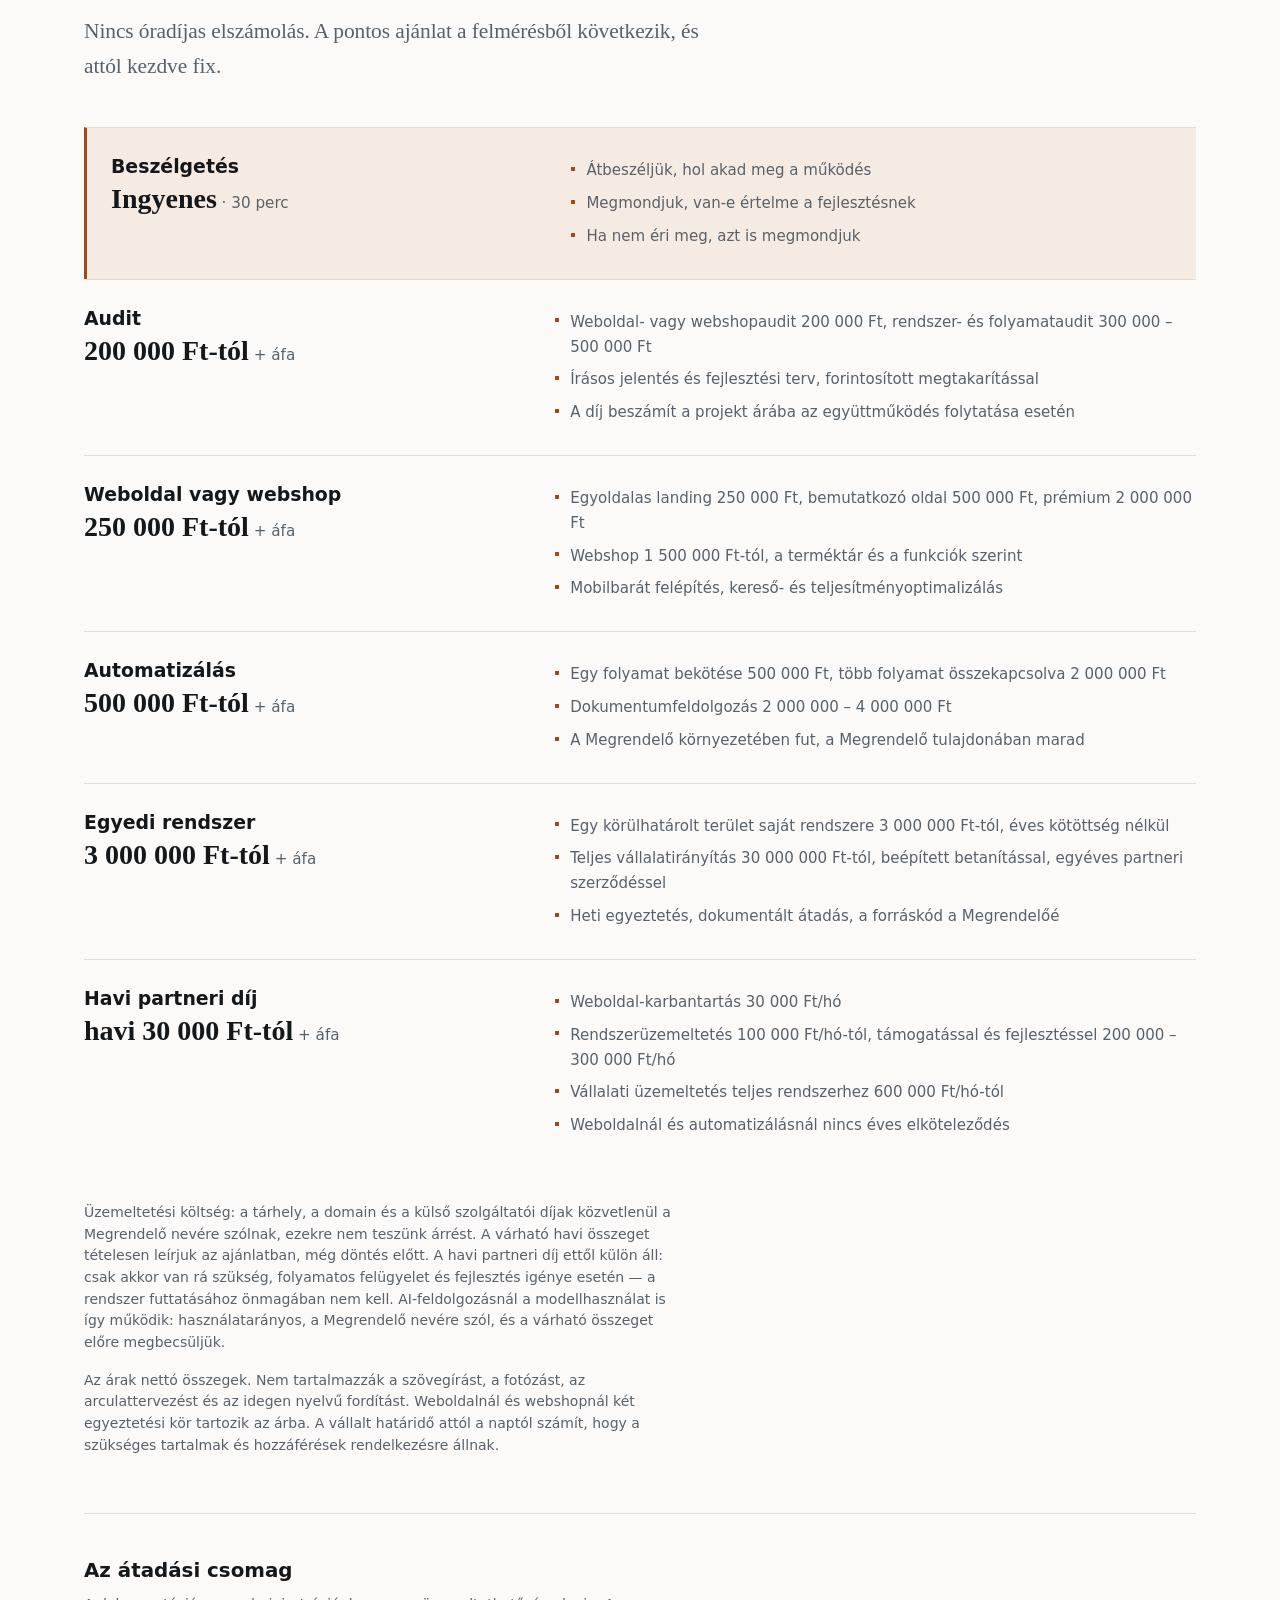
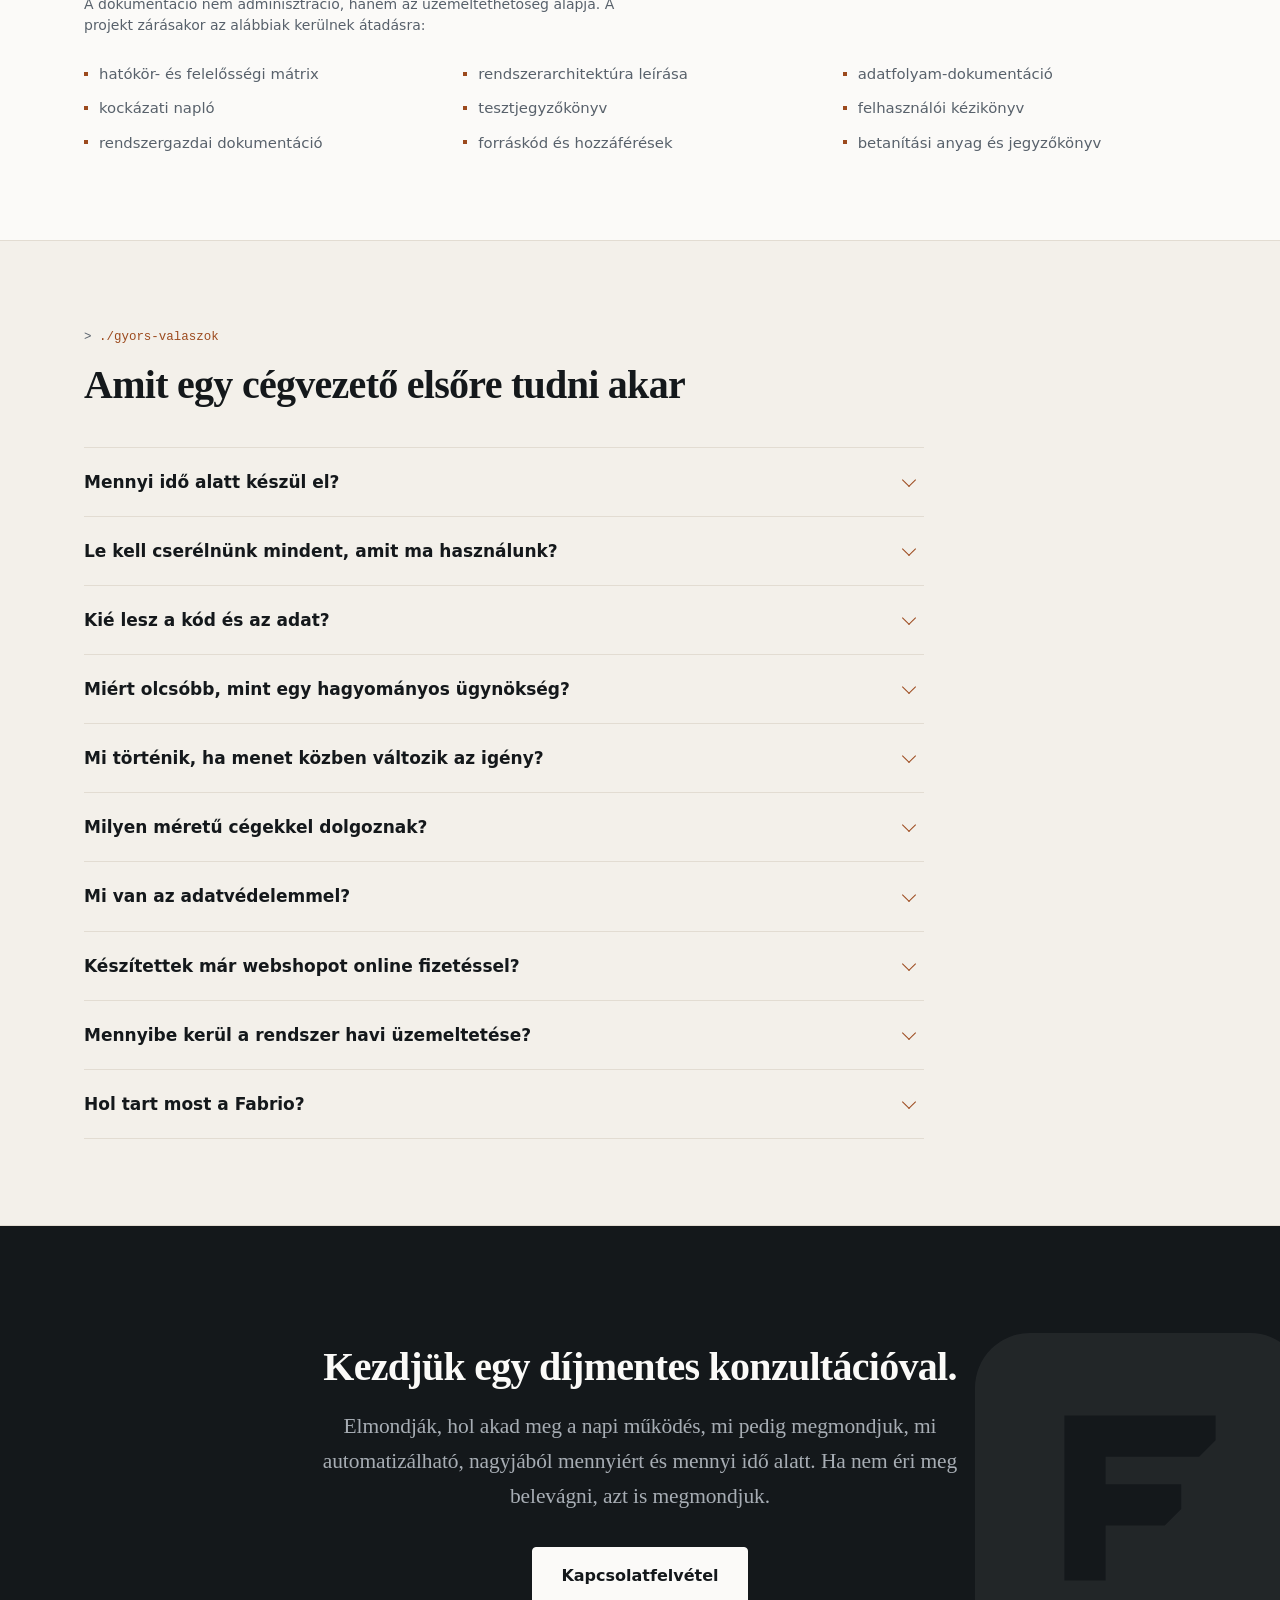
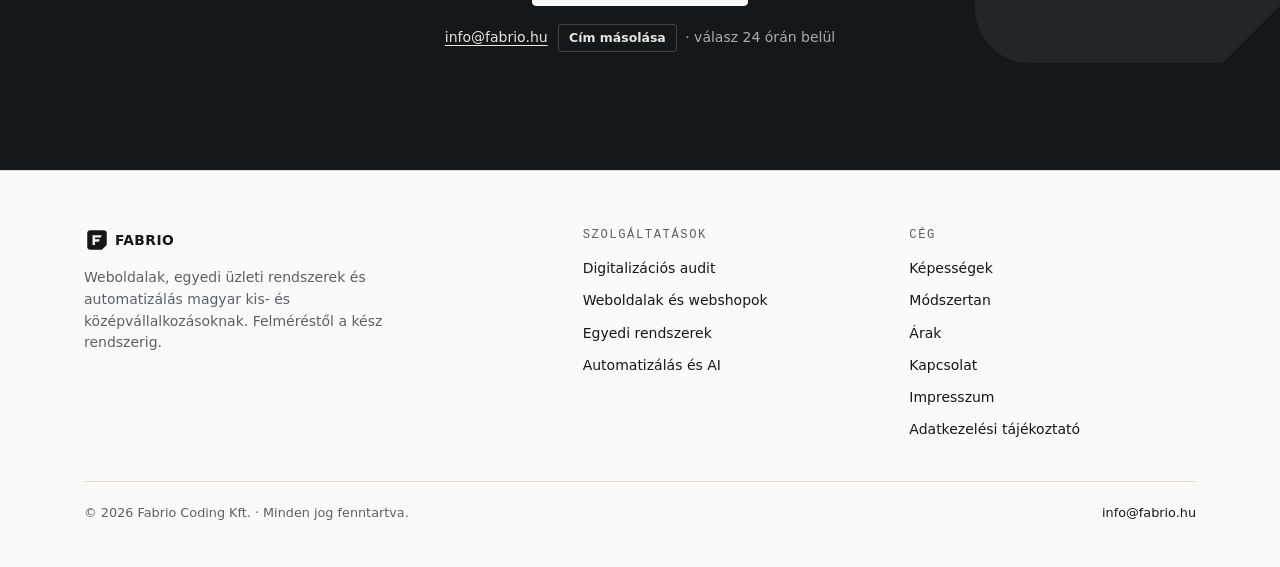
==== commit 3504fa1c: "Suti nelkuli hirdetes-koveto, masolhato e-mail cim, kapcsolati sav a cikkeken Elokeszites a Google A" ====
--- a/index.html
+++ b/index.html
@@ -263,6 +263,11 @@
 /* A sotet savban a cim a fo konverzios elem: teljes kontraszt, lathato link-jelzes. */
 .dark .cim a{color:#E8E4DE;text-decoration:underline;text-underline-offset:3px;text-decoration-thickness:1px}
 .dark .cim a:hover{color:#E0905F}
+/* Masolhato cim: asztali gepen a mailto nema marad, ha nincs levelezoprogram. */
+.masol{font:600 .78rem/1 var(--sans);color:var(--copper);background:transparent;border:1px solid var(--line);border-radius:3px;padding:7px 10px;margin:0 4px 0 6px;cursor:pointer;vertical-align:middle}
+.masol:hover{border-color:var(--copper)}
+.dark .masol{color:#E8E4DE;border-color:#3A434B}
+.dark .masol:hover{border-color:#E0905F;color:#E0905F}
 @media(max-width:800px){.footgrid{grid-template-columns:1fr;gap:28px}}
 
 /* Mobilon a nagy szekcio-terkozok ures savokat hagynanak. */
@@ -617,6 +622,95 @@
   background:var(--copper);position:static}
 </style>
 <script>document.documentElement.className+=' janim';</script>
+<script type="application/ld+json">
+{
+  "@context": "https://schema.org",
+  "@type": "FAQPage",
+  "inLanguage": "hu",
+  "mainEntity": [
+    {
+      "@type": "Question",
+      "name": "Mennyi idő alatt készül el?",
+      "acceptedAnswer": {
+        "@type": "Answer",
+        "text": "A felmérés egy nap, a jelentés egy héten belül megérkezik. Egy weboldal jellemzően 4–8 hét, egy automatizálás 2–4 hét, egy nagyobb rendszer több hónap, szakaszokra bontva. A pontos határidő az ajánlatban szerepel, és fix."
+      }
+    },
+    {
+      "@type": "Question",
+      "name": "Le kell cserélnünk mindent, amit ma használunk?",
+      "acceptedAnswer": {
+        "@type": "Answer",
+        "text": "Nem. A legtöbb esetben az a legjobb pénzköltés, ha nem cserélünk le semmit, csak összekötjük a meglévő rendszereket, és kiveszünk belőlük egy kézi lépést. Ha a meglévő számlázó megfelelő, marad. Cserét csak ott javaslunk, ahol a jelenlegi eszköz konkrétan pénzbe kerül: kétszer bevitt adat, elveszett határidő, kiszámlázatlan munka."
+      }
+    },
+    {
+      "@type": "Question",
+      "name": "Kié lesz a kód és az adat?",
+      "acceptedAnswer": {
+        "@type": "Answer",
+        "text": "Mindkettő a megrendelőé. A forráskódot átadjuk, nem licencbe adjuk. Az adat bármikor kiexportálható. A szerződés egyetlen pontja sem akadályozza a továbblépést."
+      }
+    },
+    {
+      "@type": "Question",
+      "name": "Miért olcsóbb, mint egy hagyományos ügynökség?",
+      "acceptedAnswer": {
+        "@type": "Answer",
+        "text": "Mert AI-vezérelt fejlesztéssel dolgozunk: a mechanikus munka nagy részét gép végzi, a tervezés és az ellenőrzés marad emberi feladat. Ehhez jön, hogy nincs többszintű projektmenedzsment, amelynek költségét tovább kellene hárítanunk. A módszer határait is elmondjuk: nem vállalunk éjjel-nappali ügyeletet, és egyszerre kevés projekten dolgozunk mélyen."
+      }
+    },
+    {
+      "@type": "Question",
+      "name": "Mi történik, ha menet közben változik az igény?",
+      "acceptedAnswer": {
+        "@type": "Answer",
+        "text": "A heti egyeztetés pont ezért van. A kisebb módosítások beleférnek a keretbe, a nagyobb bővítést külön ajánlatban rögzítjük, mielőtt bármi elkészülne. Nem az a célunk, hogy pluszmunkát számlázzunk, hanem hogy a végén használható rendszer legyen."
+      }
+    },
+    {
+      "@type": "Question",
+      "name": "Milyen méretű cégekkel dolgoznak?",
+      "acceptedAnswer": {
+        "@type": "Answer",
+        "text": "Elsősorban kis- és középvállalkozásokkal, jellemzően 5 és 100 fő között. Nagyvállalati bevezetésben, többcsapatos programokban nem utazunk. Ha ilyen igény merül fel, azt az első egyeztetésen jelezzük."
+      }
+    },
+    {
+      "@type": "Question",
+      "name": "Mi van az adatvédelemmel?",
+      "acceptedAnswer": {
+        "@type": "Answer",
+        "text": "A projekt elején rögzítjük, milyen adatot kezelünk, hol tárolódik és ki fér hozzá. Titoktartási és adatfeldolgozói megállapodást kötünk. A rendszerek EU-s adatközpontban (Frankfurt) futnak. Formális tanúsítványunk nincs, és nem is állítjuk, hogy volna. Csak olyan vállalást írunk le, amit teljesíteni is tudunk."
+      }
+    },
+    {
+      "@type": "Question",
+      "name": "Készítettek már webshopot online fizetéssel?",
+      "acceptedAnswer": {
+        "@type": "Answer",
+        "text": "Élő webshop-referenciánk még nincs, ezt előre megmondjuk. A fizetést a Megrendelő Barion- vagy SimplePay-szerződésére kötjük be: a pénzforgalom és az ügyfélhitelesítés a szolgáltatónál marad, nálunk a termékek, a kosár és a szállítás. A bekötést előbb próbakörnyezetben mutatjuk meg működés közben, és és csak írásos jóváhagyás után kerül élesbe."
+      }
+    },
+    {
+      "@type": "Question",
+      "name": "Mennyibe kerül a rendszer havi üzemeltetése?",
+      "acceptedAnswer": {
+        "@type": "Answer",
+        "text": "A futtatás díja a tárhelyszolgáltatónál keletkezik, és közvetlenül a Megrendelő nevére szól — nem rajtunk keresztül számlázódik, és nem teszünk rá árrést. Egy tipikus belső ügyviteli rendszernél ez néhány ezer forint havonta, a pontos összeget az ajánlatban tételesen leírjuk. Ettől külön áll a havi partneri díj, ami csak folyamatos fejlesztés esetén szükséges."
+      }
+    },
+    {
+      "@type": "Question",
+      "name": "Hol tart most a Fabrio?",
+      "acceptedAnswer": {
+        "@type": "Answer",
+        "text": "Fiatal stúdió vagyunk, saját fejlesztésű termékkel és többéves fejlesztői háttérrel. Ezért dolgozunk az első ügyfeleinkkel kedvezményes áron, cserébe névért és esettanulmányért. Ezt inkább előre mondjuk meg, mint hogy utólag derüljön ki."
+      }
+    }
+  ]
+}
+</script>
 </head>
 <body>
 <a class="skip" href="#fo">Ugrás a tartalomra</a>
@@ -1115,7 +1209,7 @@
     <h2 style="margin:0 auto">Kezdjük egy díjmentes konzultációval.</h2>
     <p class="lead" style="max-width:62ch">Elmondják, hol akad meg a napi működés, mi pedig megmondjuk, mi automatizálható, nagyjából mennyiért és mennyi idő alatt. Ha nem éri meg belevágni, azt is megmondjuk.</p>
     <a class="btn" href="mailto:info@fabrio.hu?subject=Konzult%C3%A1ci%C3%B3%20k%C3%A9r%C3%A9se">Kapcsolatfelvétel</a>
-    <p class="sm cim" style="margin:18px auto 0;color:#A7ADB4"><a href="mailto:info@fabrio.hu">info@fabrio.hu</a> · válasz 24 órán belül</p>
+    <p class="sm cim" style="margin:18px auto 0;color:#A7ADB4"><a href="mailto:info@fabrio.hu">info@fabrio.hu</a> <button type="button" class="masol" data-cim="info@fabrio.hu">Cím másolása</button> · válasz 24 órán belül</p>
   </div>
 </section>
 
@@ -1198,5 +1292,31 @@
   addEventListener('resize', function(){ if(innerWidth>1020) allit(false); });
 })();
 </script>
+<script data-koveto>
+/* Hirdetesbol erkezo latogato: a cimsor ?f= es &k= parametere a mailto targyaba es a belso
+   hivatkozasokba kerul. A lap NEM tarol semmit, NEM hiv kulso szervert, NEM ir sutit. */
+(function(){
+  var q=new URLSearchParams(location.search), f=q.get('f'), k=q.get('k');
+  document.querySelectorAll('.masol').forEach(function(b){
+    b.addEventListener('click',function(){
+      var c=b.getAttribute('data-cim'), volt=b.textContent;
+      function ok(){ b.textContent='Kimásolva'; setTimeout(function(){ b.textContent=volt; },1800); }
+      if(navigator.clipboard&&navigator.clipboard.writeText){ navigator.clipboard.writeText(c).then(ok,function(){ prompt('Másolja ki a címet:',c); }); }
+      else { prompt('Másolja ki a címet:',c); }
+    });
+  });
+  if(!f) return;
+  var kod='[F-'+f.toUpperCase().replace(/[^A-Z0-9]/g,'')+']'+(k?' – '+k:'');
+  var qs='f='+encodeURIComponent(f)+(k?'&k='+encodeURIComponent(k):'');
+  document.querySelectorAll('a[href]').forEach(function(a){
+    var h=a.getAttribute('href');
+    if(h.indexOf('mailto:')===0){ a.setAttribute('href',h.split('?')[0]+'?subject='+encodeURIComponent('Konzultáció kérése '+kod)); return; }
+    if(/^(https?:|#|data:|tel:)/.test(h)) return;
+    var i=h.indexOf('#'), b=i<0?h:h.slice(0,i), t=i<0?'':h.slice(i);
+    if(b.indexOf('?')>=0) return;
+    a.setAttribute('href',b+'?'+qs+t);
+  });
+})();
+</script>
 </body>
 </html>
